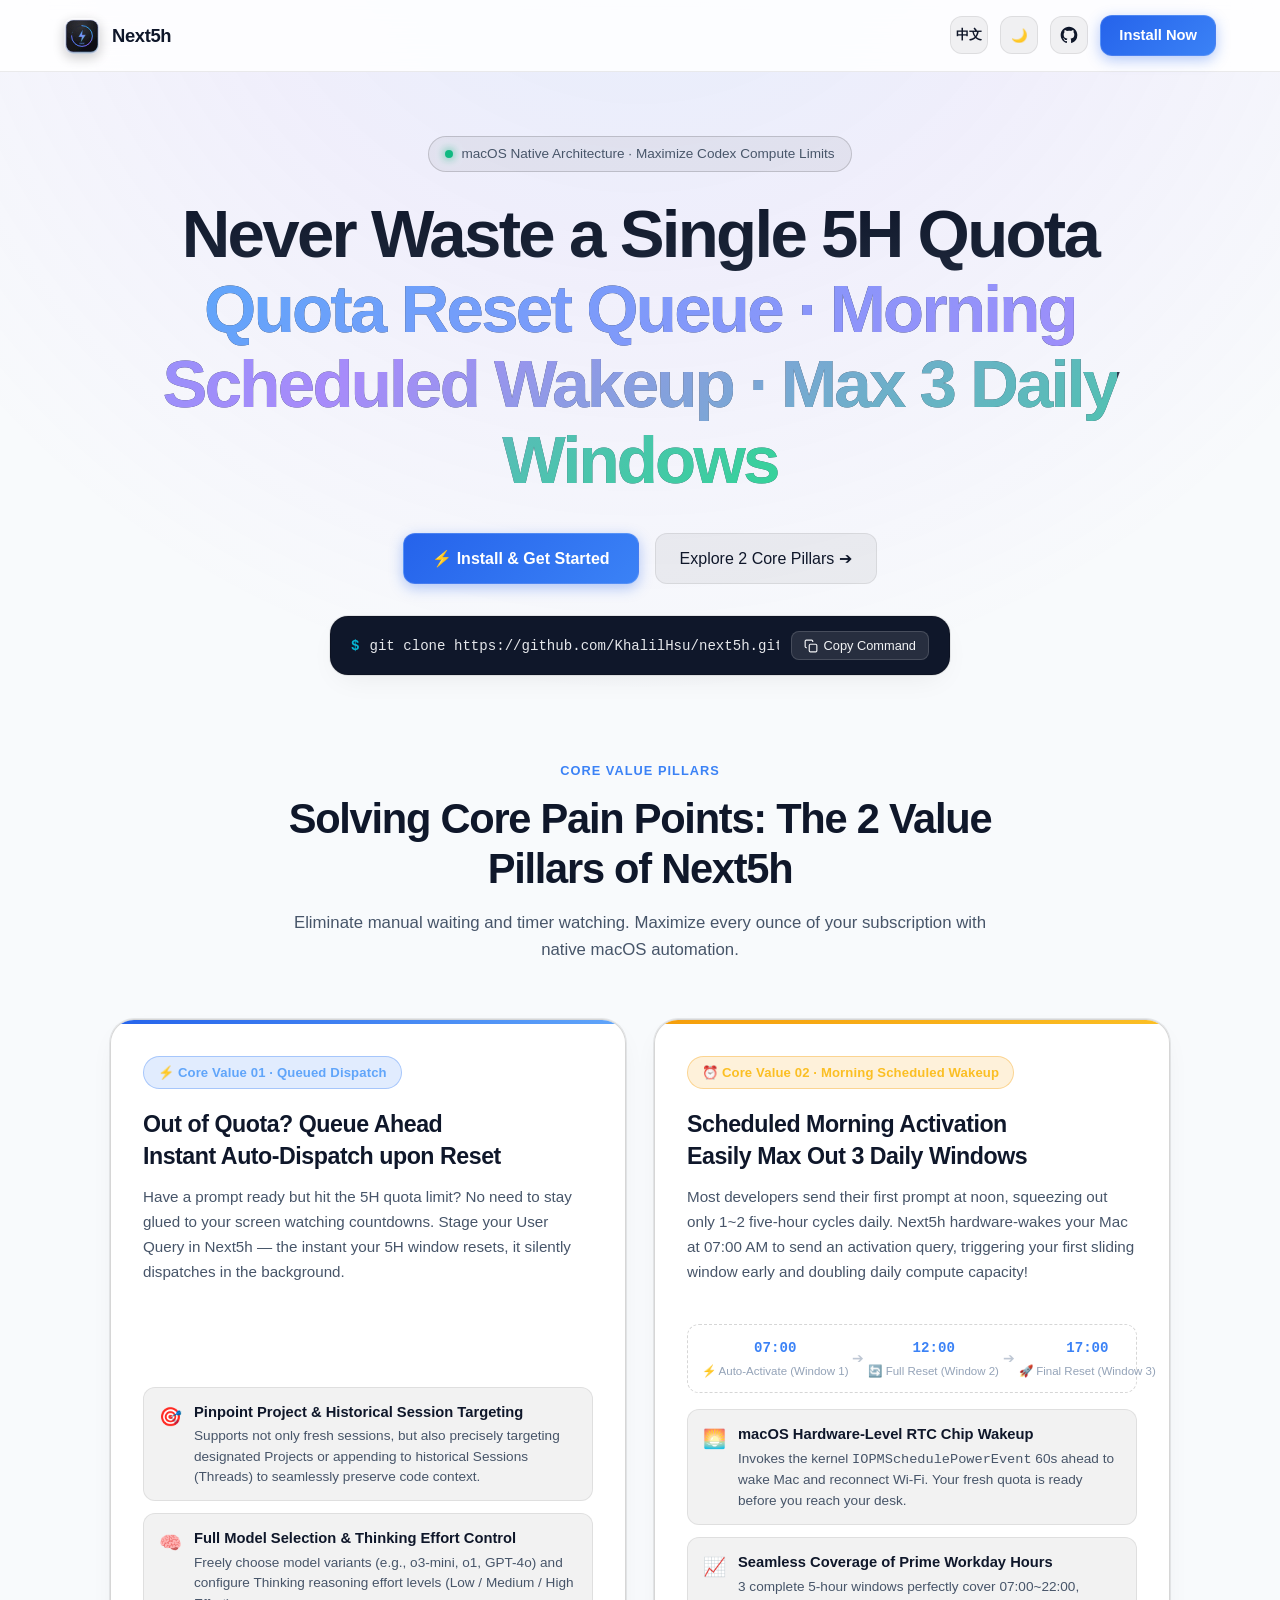
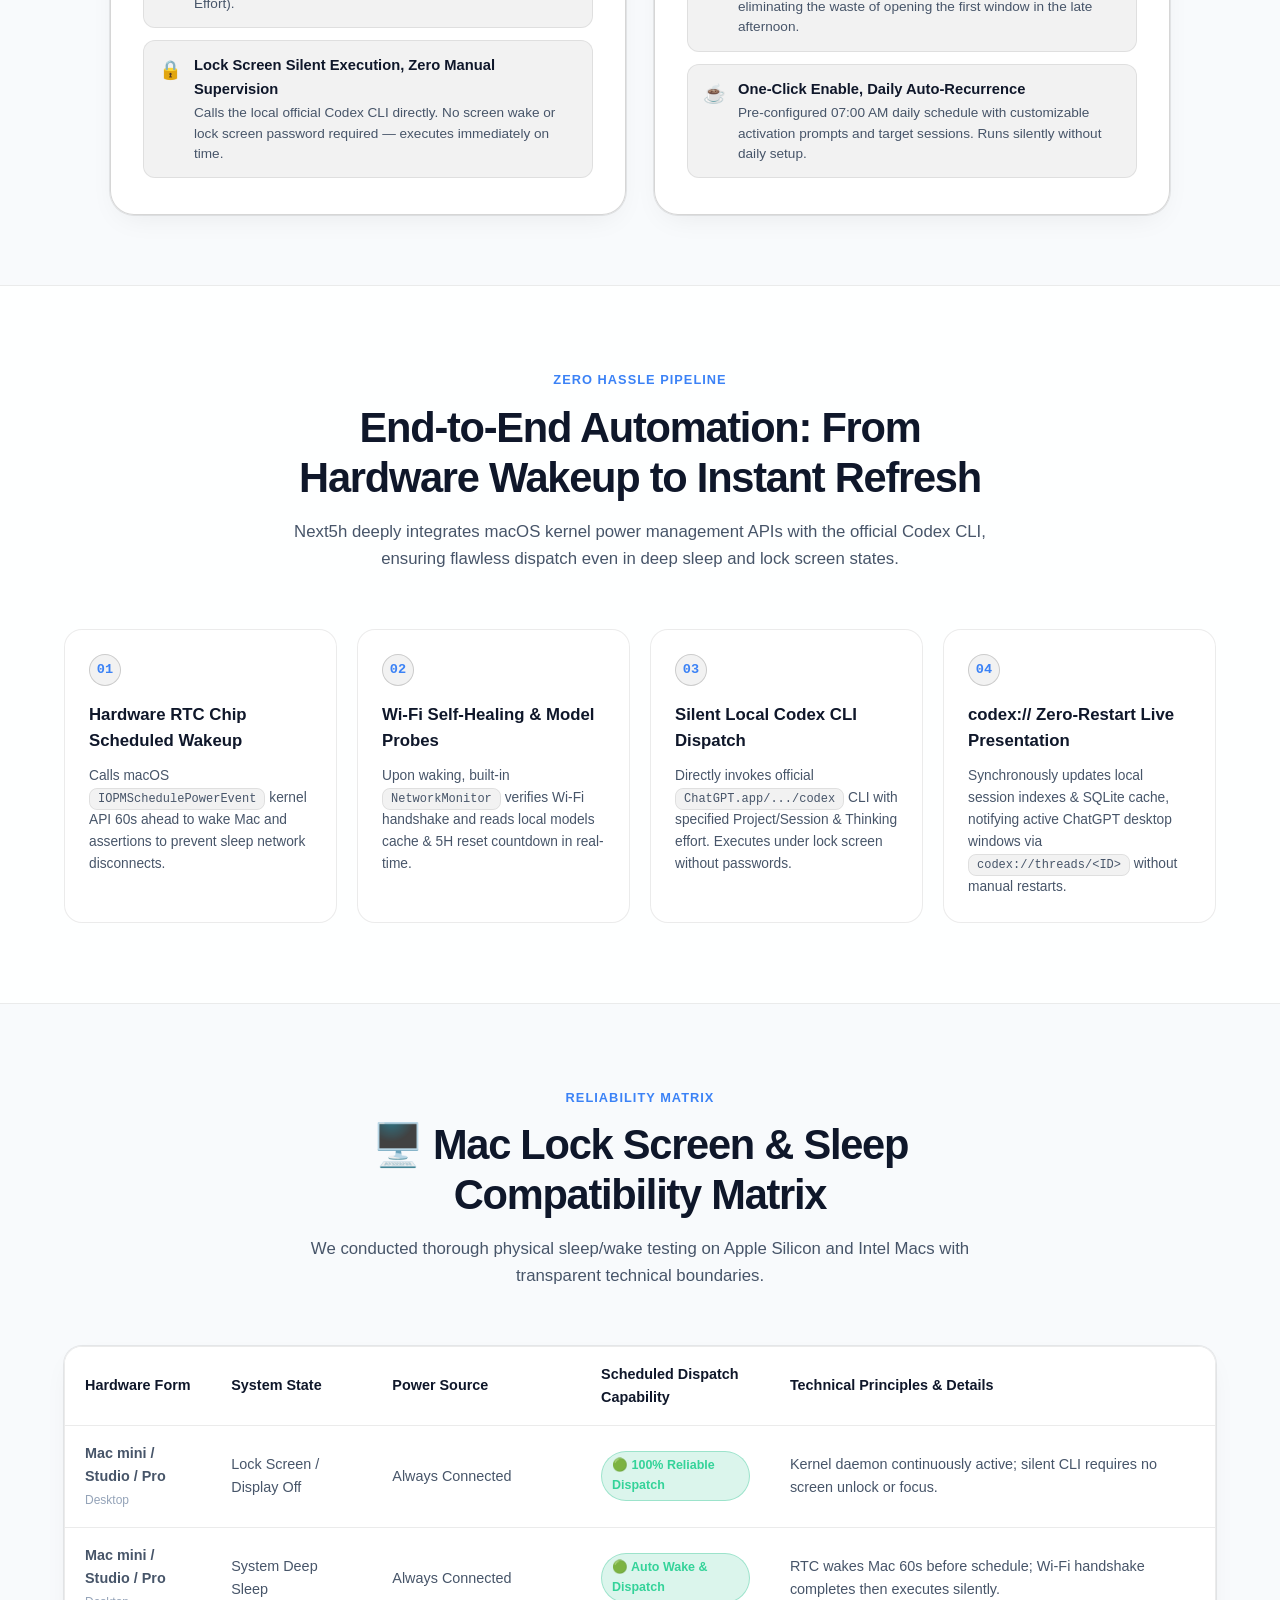
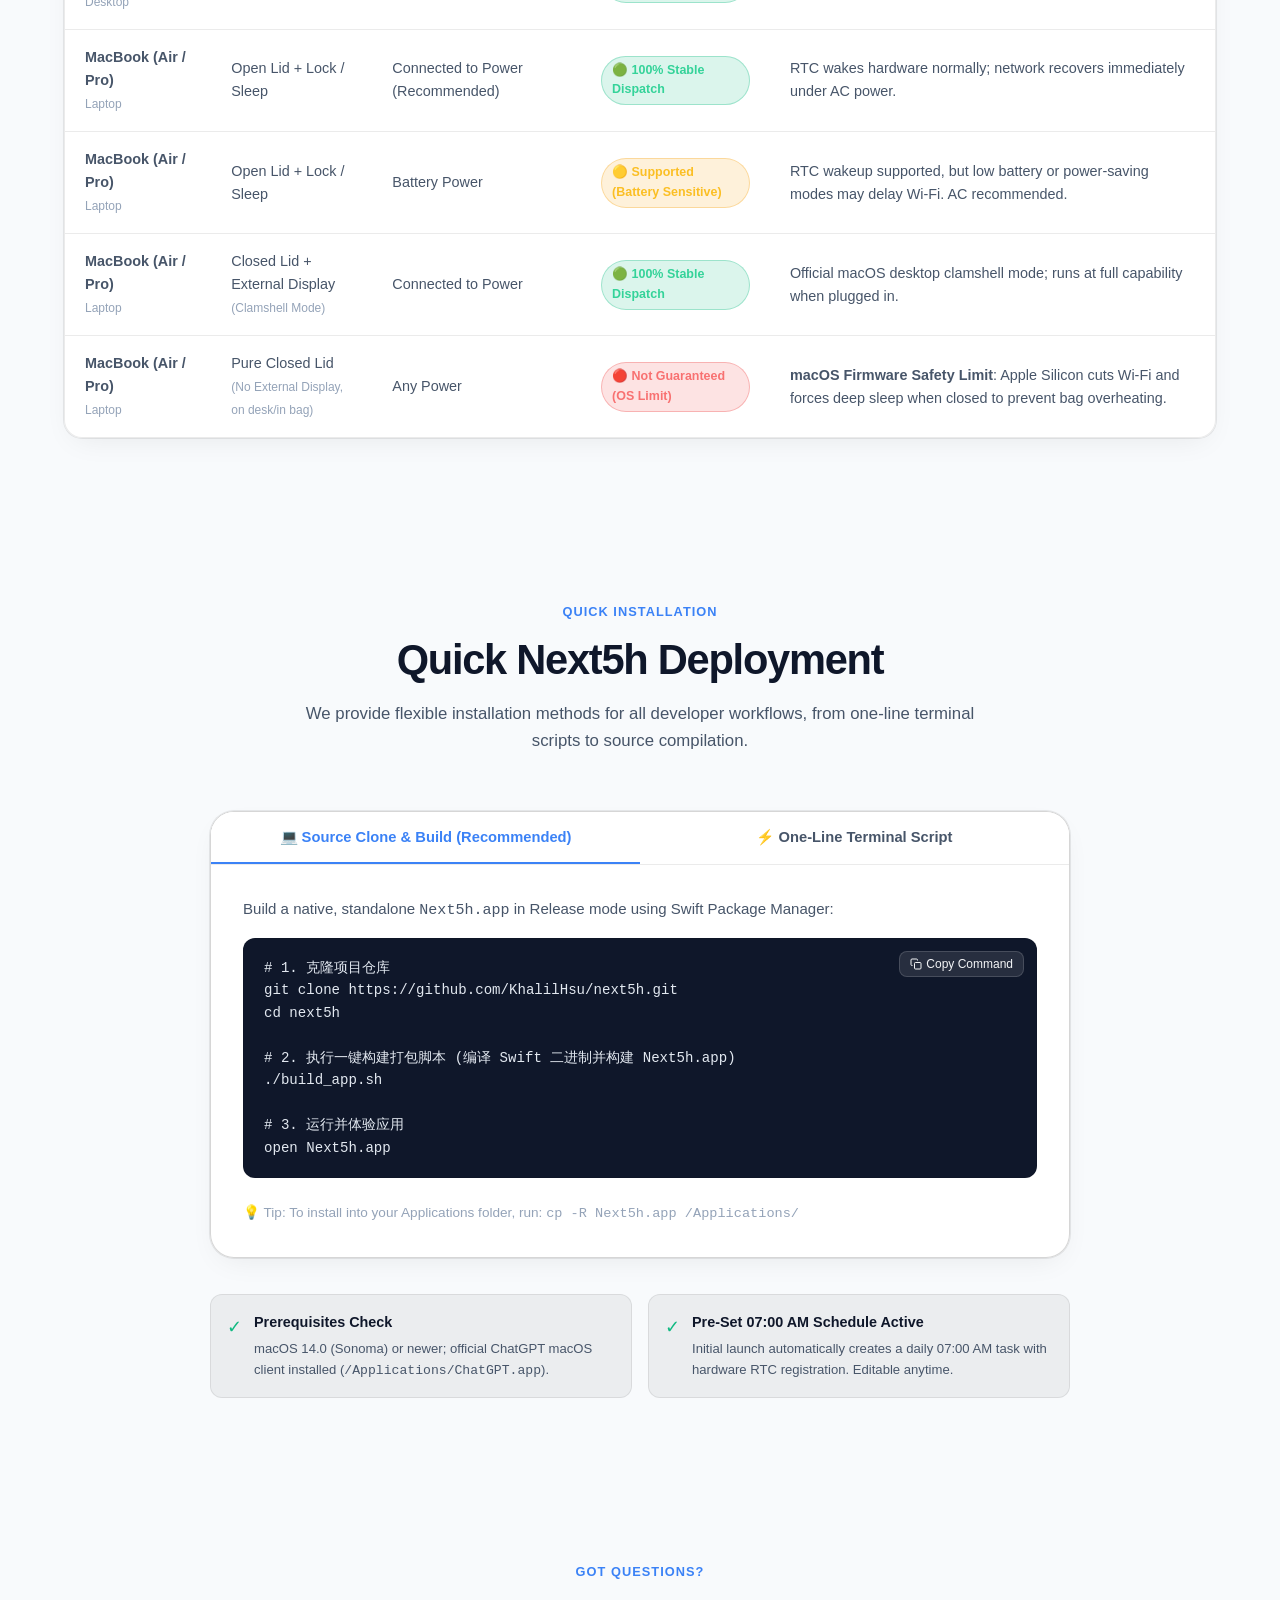
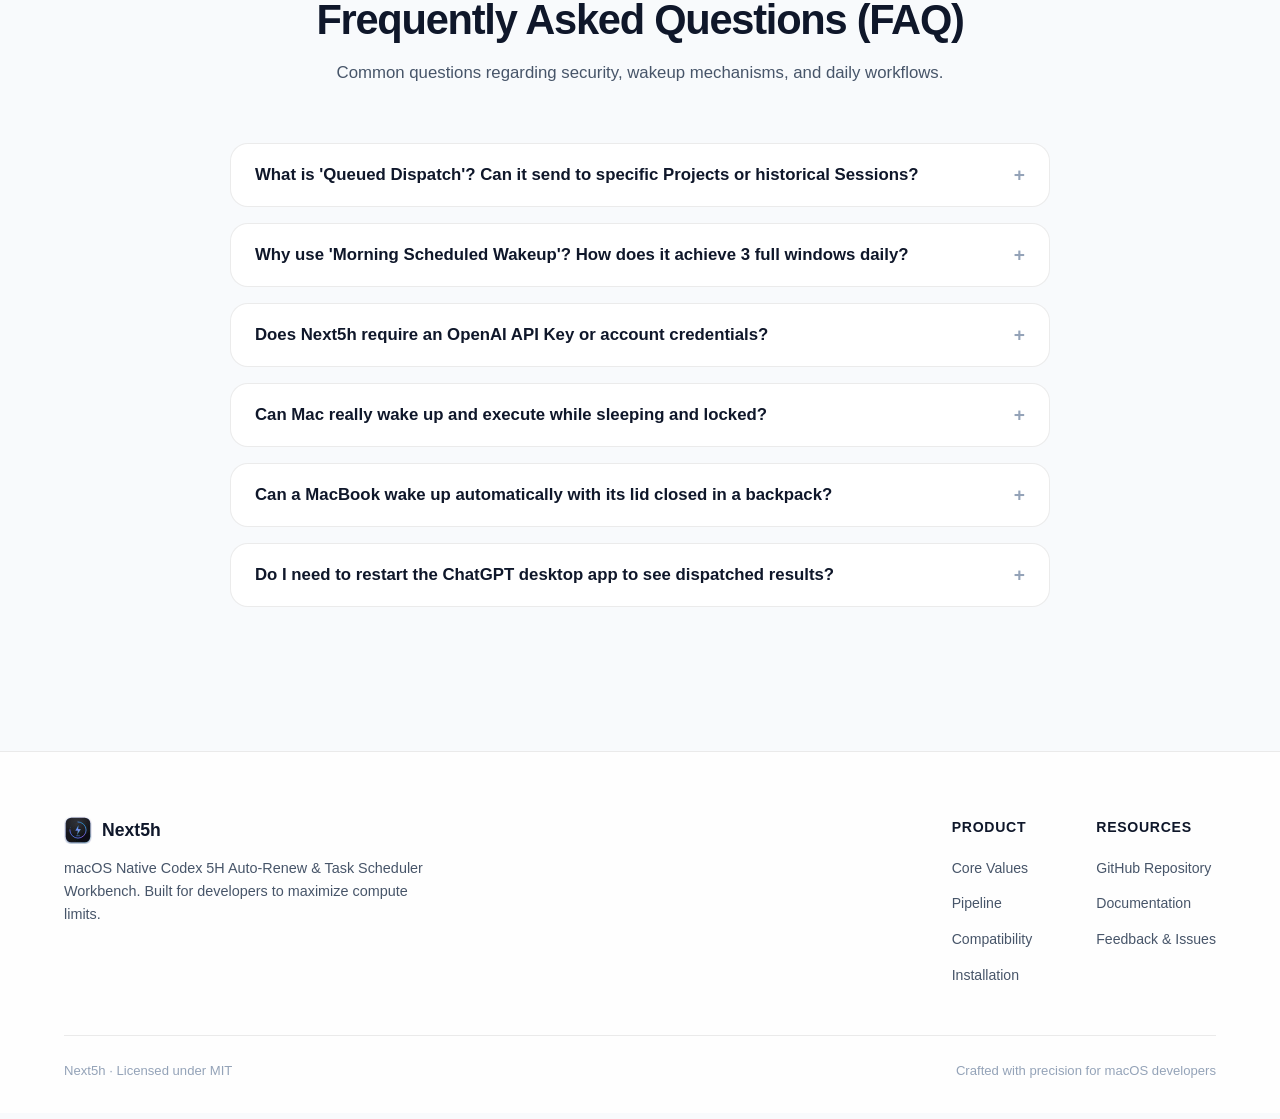
==== index.html @ cda0b956 "docs: simplify header by removing macOS Native tag" ====
<!DOCTYPE html>
<html lang="zh-CN">
<head>
  <meta charset="UTF-8">
  <meta name="viewport" content="width=device-width, initial-scale=1.0">
  <title>Next5h - macOS 原生 Codex 额度预定与清晨定时激活工作台</title>
  <meta name="description" content="为 macOS 开发者量身打造的 Codex 5H 窗口自动续航与任务排定工作台。夜间到期硬件唤醒 Mac，通过本地官方 Codex CLI 静默派发任务。">
  <meta name="color-scheme" content="dark light">

  <link rel="icon" type="image/svg+xml" href="assets/favicon.svg">
  <link rel="stylesheet" href="css/style.css">
  <link rel="stylesheet" href="css/components.css">

  <!-- Load i18n dictionary -->
  <script src="js/i18n.js"></script>

  <!-- Prevent Theme & Language FOUC -->
  <script>
    (function() {
      // 1. Theme initialization
      const savedTheme = localStorage.getItem('next5h-theme');
      const systemPrefersDark = window.matchMedia('(prefers-color-scheme: dark)').matches;
      const theme = savedTheme || (systemPrefersDark ? 'dark' : 'light');
      document.documentElement.setAttribute('data-theme', theme);
      const meta = document.querySelector('meta[name="color-scheme"]');
      if (meta) meta.content = theme === 'light' ? 'light' : 'dark';

      // 2. Language initialization
      if (window.Next5h_i18n) {
        const lang = window.Next5h_i18n.getPreferredLanguage();
        document.documentElement.lang = lang === 'zh' ? 'zh-CN' : 'en';
      }
    })();
  </script>
</head>
<body>
  <!-- Ambient Gradient Glow Background -->
  <div class="bg-ambient-glow"></div>

  <!-- Navigation Bar (Clean Minimal Header) -->
  <header class="navbar">
    <div class="container navbar-inner">
      <a href="#" class="nav-brand">
        <img src="assets/icon.svg" alt="Next5h App Icon" class="brand-icon">
        <span class="brand-name">Next5h</span>
      </a>

      <div class="nav-actions">
        <!-- Language Switcher Button -->
        <button id="lang-toggle-btn" class="btn-icon" aria-label="Switch Language / 切换语言" title="Switch Language / 切换语言">
          <span style="font-size: 0.8rem; font-weight: 700;" class="lang-btn-text">EN</span>
        </button>
        <!-- Theme Toggle Button -->
        <button id="theme-toggle-btn" class="btn-icon" aria-label="切换暗色/亮色主题" title="切换暗色/亮色主题">
          <span id="theme-icon">☀️</span>
        </button>
        <a href="https://github.com/KhalilHsu/next5h" target="_blank" rel="noopener noreferrer" class="btn-icon" aria-label="GitHub 源码仓库" title="GitHub 源码仓库">
          <svg width="20" height="20" viewBox="0 0 24 24" fill="currentColor">
            <path fill-rule="evenodd" clip-rule="evenodd" d="M12 2C6.477 2 2 6.484 2 12.017c0 4.425 2.865 8.18 6.839 9.504.5.092.682-.217.682-.483 0-.237-.008-.868-.013-1.703-2.782.605-3.369-1.343-3.369-1.343-.454-1.158-1.11-1.466-1.11-1.466-.908-.62.069-.608.069-.608 1.003.07 1.53 1.032 1.53 1.032.892 1.53 2.341 1.088 2.91.832.092-.647.35-1.088.636-1.338-2.22-.253-4.555-1.113-4.555-4.951 0-1.093.39-1.988 1.029-2.688-.103-.253-.446-1.272.098-2.65 0 0 .84-.27 2.75 1.026A9.564 9.564 0 0112 6.844c.85.004 1.705.115 2.504.337 1.909-1.296 2.747-1.027 2.747-1.027.546 1.379.202 2.398.1 2.651.64.7 1.028 1.595 1.028 2.688 0 3.848-2.339 4.695-4.566 4.943.359.309.678.92.678 1.855 0 1.338-.012 2.419-.012 2.747 0 .268.18.58.688.482A10.019 10.019 0 0022 12.017C22 6.484 17.522 2 12 2z"/>
          </svg>
        </a>
        <a href="#install" class="btn-primary" data-i18n="nav.installBtn">立即安装</a>
      </div>
    </div>
  </header>

  <!-- Hero Section -->
  <section class="hero">
    <div class="container">
      <div class="hero-pill">
        <span class="hero-pill-pulse"></span>
        <span data-i18n="hero.pill">macOS 原生架构 · 榨干 Codex 算力极限</span>
      </div>

      <h1 class="hero-title" data-i18n-html="hero.title">
        不要浪费任何一个 5H 额度<br>
        <span class="hero-title-highlight">额度到期预定 · 清晨定时激活 · 吃满 3 个窗口</span>
      </h1>

      <div class="hero-cta-group" style="margin-top: 36px;">
        <a href="#install" class="btn-primary" style="padding: 12px 28px; font-size: 1rem;" data-i18n="hero.ctaInstall">
          <span>⚡️ 开始安装体验</span>
        </a>
        <a href="#core-values" class="btn-secondary" style="padding: 12px 24px; font-size: 1rem;" data-i18n="hero.ctaValues">
          <span>了解 2 大核心玩法 ➔</span>
        </a>
      </div>

      <!-- Quick Install Box -->
      <div class="hero-install-box">
        <div class="terminal-prompt-label">
          <span class="terminal-prompt-prefix">$</span>
          <span id="quick-install-cmd">git clone https://github.com/KhalilHsu/next5h.git &amp;&amp; cd next5h &amp;&amp; ./build_app.sh</span>
        </div>
        <button class="terminal-copy-btn" data-copy-target="quick-install-cmd">
          <svg width="14" height="14" viewBox="0 0 24 24" fill="none" stroke="currentColor" stroke-width="2">
            <rect x="9" y="9" width="13" height="13" rx="2" ry="2"></rect>
            <path d="M5 15H4a2 2 0 0 1-2-2V4a2 2 0 0 1 2-2h9a2 2 0 0 1 2 2v1"></path>
          </svg>
          <span data-i18n="hero.copyBtn">一键复制</span>
        </button>
      </div>
    </div>
  </section>

  <!-- Core Values Showcase Section -->
  <section class="section core-values-section" id="core-values">
    <div class="container">
      <div class="section-header">
        <span class="section-tag" data-i18n="core.tag">Core Value Pillars</span>
        <h2 class="section-title" data-i18n="core.title">解决核心痛点：Next5h 的两大核心价值</h2>
        <p class="section-desc" data-i18n="core.desc">
          无需人工值守与死等倒计时，通过原生自动化让每一分订阅价值发挥到极致。
        </p>
      </div>

      <div class="core-values-grid">
        <!-- Pillar 1: Queued Dispatch -->
        <div class="core-value-card card-blue">
          <div class="core-value-badge badge-pill-blue" data-i18n="pillar1.badge">⚡️ 核心价值 01 · 预定发送</div>
          <h3 class="core-value-title" data-i18n-html="pillar1.title">当前无额度？提前排队预定<br>解封秒级自动发送</h3>
          <p class="core-value-summary" data-i18n="pillar1.summary">
            构思好了 Prompt 却遇到 5H 额度耗尽？无需守在电脑前死等倒计时。在 Next5h 中随时录入 User Query 加入队列，窗口一旦解封，后台立即静默自动派发。
          </p>

          <ul class="core-value-features">
            <li class="core-value-item">
              <div class="core-value-item-icon">🎯</div>
              <div class="core-value-item-text">
                <strong data-i18n="pillar1.item1.title">精准指定 Project 与历史 Session</strong>
                <p data-i18n="pillar1.item1.desc">不仅支持新立独立会话，更可精确发送到指定项目 (Project) 或追加到历史 Session (Thread)，无缝继承工程上下文。</p>
              </div>
            </li>
            <li class="core-value-item">
              <div class="core-value-item-icon">🧠</div>
              <div class="core-value-item-text">
                <strong data-i18n="pillar1.item2.title">自由选择模型与 Thinking (推理) 强度</strong>
                <p data-i18n="pillar1.item2.desc">支持自由指定模型种类（如 o3-mini、o1、GPT-4o），并自定义 Thinking 推理强度等级 (Low / Medium / High Effort)。</p>
              </div>
            </li>
            <li class="core-value-item">
              <div class="core-value-item-icon">🔒</div>
              <div class="core-value-item-text">
                <strong data-i18n="pillar1.item3.title">锁屏静默执行，零人工值守</strong>
                <p data-i18n="pillar1.item3.desc">直接调用本地官方 Codex CLI，无需亮屏与输入锁屏密码，到点即发，绝不浪费 1 秒钟可用额度。</p>
              </div>
            </li>
          </ul>
        </div>

        <!-- Pillar 2: Morning Scheduled Wakeup -->
        <div class="core-value-card card-amber">
          <div class="core-value-badge badge-pill-amber" data-i18n="pillar2.badge">⏰ 核心价值 02 · 清晨定时激活</div>
          <h3 class="core-value-title" data-i18n-html="pillar2.title">清晨定时发送“激活对话”<br>白天稳稳吃满 3 个窗口</h3>
          <p class="core-value-summary" data-i18n="pillar2.summary">
            普通用户中午才开工，一天只能消耗 1~2 个 5 小时周期。Next5h 在清晨 07:00 通过硬件 RTC 唤醒 Mac 并发送一条激活消息，提前触发首个滑动窗口计时，全天算力直接翻倍！
          </p>

          <!-- 3-Window Maximization Timeline Widget -->
          <div class="window-timeline">
            <div class="timeline-slot">
              <span class="timeline-time" data-i18n="pillar2.slot1.time">07:00</span>
              <span class="timeline-label" data-i18n="pillar2.slot1.label">⚡️ 自动激活 (窗口 1)</span>
            </div>
            <div class="timeline-arrow">➔</div>
            <div class="timeline-slot">
              <span class="timeline-time" data-i18n="pillar2.slot2.time">12:00</span>
              <span class="timeline-label" data-i18n="pillar2.slot2.label">🔄 满血重置 (窗口 2)</span>
            </div>
            <div class="timeline-arrow">➔</div>
            <div class="timeline-slot">
              <span class="timeline-time" data-i18n="pillar2.slot3.time">17:00</span>
              <span class="timeline-label" data-i18n="pillar2.slot3.label">🚀 再次重置 (窗口 3)</span>
            </div>
          </div>

          <ul class="core-value-features" style="margin-top: 16px;">
            <li class="core-value-item">
              <div class="core-value-item-icon">🌅</div>
              <div class="core-value-item-text">
                <strong data-i18n="pillar2.item1.title">macOS 硬件级 RTC 芯片唤醒</strong>
                <p data-i18n-html="pillar2.item1.desc">到点前 60s 调用内核 <code>IOPMSchedulePowerEvent</code> 叫醒电脑并恢复 Wi-Fi，早上到工位时第 1 轮额度早已就绪。</p>
              </div>
            </li>
            <li class="core-value-item">
              <div class="core-value-item-icon">📈</div>
              <div class="core-value-item-text">
                <strong data-i18n="pillar2.item2.title">全天黄金工作时间无缝覆盖</strong>
                <p data-i18n="pillar2.item2.desc">3 个完整 5 小时窗口完美覆盖 07:00~22:00，告别下午才开启第 1 个窗口的巨大浪费，榨干每一分算力。</p>
              </div>
            </li>
            <li class="core-value-item">
              <div class="core-value-item-icon">☕️</div>
              <div class="core-value-item-text">
                <strong data-i18n="pillar2.item3.title">一键开启，每天自动循环</strong>
                <p data-i18n="pillar2.item3.desc">预置每天 07:00 执行规则，支持自定义激活 Prompt 与目标会话，静默运行无需每天重复设置。</p>
              </div>
            </li>
          </ul>
        </div>
      </div>
    </div>
  </section>

  <!-- Technical Pipeline / Workflow Section -->
  <section class="section workflow-section" id="pipeline">
    <div class="container">
      <div class="section-header">
        <span class="section-tag" data-i18n="pipe.tag">Zero Hassle Pipeline</span>
        <h2 class="section-title" data-i18n="pipe.title">全链路自动化：从硬件唤醒到无感刷新</h2>
        <p class="section-desc" data-i18n="pipe.desc">
          Next5h 深度整合 macOS 底层电源管理接口与官方 Codex CLI，让任务派发在深睡与锁屏状态下也能完美完成。
        </p>
      </div>

      <div class="workflow-steps">
        <div class="step-card">
          <div class="step-number">01</div>
          <h3 class="step-title" data-i18n="pipe.s1.title">硬件 RTC 芯片定时唤醒</h3>
          <p class="step-desc" data-i18n-html="pipe.s1.desc">
            调用 macOS <code class="tech-tag">IOPMSchedulePowerEvent</code> 内核接口，在任务到点前 60s 硬件叫醒 Mac，并申请电源守护阻止深睡断网。
          </p>
        </div>

        <div class="step-card">
          <div class="step-number">02</div>
          <h3 class="step-title" data-i18n="pipe.s2.title">Wi-Fi 网络自愈与模型探针</h3>
          <p class="step-desc" data-i18n-html="pipe.s2.desc">
            唤醒后，内置 <code class="tech-tag">NetworkMonitor</code> 追踪网络握手，并实时读取官方模型缓存与 5H 额度重置倒计时。
          </p>
        </div>

        <div class="step-card">
          <div class="step-number">03</div>
          <h3 class="step-title" data-i18n="pipe.s3.title">本地 Codex CLI 静默派发</h3>
          <p class="step-desc" data-i18n-html="pipe.s3.desc">
            直调官方 <code class="tech-tag">ChatGPT.app/.../codex</code> CLI，精准派发至指定 Project 或历史 Session，支持选模型与 Thinking 强度，锁屏免密执行。
          </p>
        </div>

        <div class="step-card">
          <div class="step-number">04</div>
          <h3 class="step-title" data-i18n="pipe.s4.title">codex:// 免重启即时呈现</h3>
          <p class="step-desc" data-i18n-html="pipe.s4.desc">
            同步更新本地 session 会话索引与 SQLite 缓存，通过 <code class="tech-tag">codex://threads/&lt;ID&gt;</code> 深度协议让运行中的桌面端无感刷新。
          </p>
        </div>
      </div>
    </div>
  </section>

  <!-- Hardware Sleep & Compatibility Matrix -->
  <section class="section" id="matrix">
    <div class="container">
      <div class="section-header">
        <span class="section-tag" data-i18n="matrix.tag">Reliability Matrix</span>
        <h2 class="section-title" data-i18n="matrix.title">🖥️ Mac 锁屏与休眠状态支持矩阵</h2>
        <p class="section-desc" data-i18n="matrix.desc">
          我们对主流 Apple Silicon 与 Intel Mac 设备进行了严格的实机休眠唤醒测试，技术边界透明清晰。
        </p>
      </div>

      <div class="matrix-container">
        <table class="matrix-table">
          <thead>
            <tr>
              <th data-i18n="matrix.th.form">硬件形态</th>
              <th data-i18n="matrix.th.state">当前电脑状态</th>
              <th data-i18n="matrix.th.power">供电状态</th>
              <th data-i18n="matrix.th.ability">预定时间自动发送能力</th>
              <th data-i18n="matrix.th.notes">技术原理与说明</th>
            </tr>
          </thead>
          <tbody>
            <tr>
              <td data-i18n-html="matrix.r1.form"><strong>Mac mini / Studio / Pro</strong><br><small style="color: var(--text-muted);">桌面台式机</small></td>
              <td data-i18n="matrix.r1.state">锁屏 / 显示器关闭</td>
              <td data-i18n="matrix.r1.power">始终连接电源</td>
              <td><span class="status-pill status-green" data-i18n="matrix.r1.status">🟢 100% 完美发送</span></td>
              <td data-i18n="matrix.r1.note">系统内核常驻运行，静默 CLI 模式无需屏幕解锁与前台焦点。</td>
            </tr>
            <tr>
              <td data-i18n-html="matrix.r2.form"><strong>Mac mini / Studio / Pro</strong><br><small style="color: var(--text-muted);">桌面台式机</small></td>
              <td data-i18n="matrix.r2.state">系统深度休眠 (Sleep)</td>
              <td data-i18n="matrix.r2.power">始终连接电源</td>
              <td><span class="status-pill status-green" data-i18n="matrix.r2.status">🟢 自动唤醒并发送</span></td>
              <td data-i18n="matrix.r2.note">到点前 60s RTC 硬件叫醒 Mac，Wi-Fi 握手完成后静默执行。</td>
            </tr>
            <tr>
              <td data-i18n-html="matrix.r3.form"><strong>MacBook (Air / Pro)</strong><br><small style="color: var(--text-muted);">笔记本形态</small></td>
              <td data-i18n="matrix.r3.state">开盖 + 锁屏 / 休眠</td>
              <td data-i18n="matrix.r3.power">连接电源 (推荐)</td>
              <td><span class="status-pill status-green" data-i18n="matrix.r3.status">🟢 100% 稳定发送</span></td>
              <td data-i18n="matrix.r3.note">RTC 正常硬件唤醒，AC 供电下网络即时恢复并派发任务。</td>
            </tr>
            <tr>
              <td data-i18n-html="matrix.r4.form"><strong>MacBook (Air / Pro)</strong><br><small style="color: var(--text-muted);">笔记本形态</small></td>
              <td data-i18n="matrix.r4.state">开盖 + 锁屏 / 休眠</td>
              <td data-i18n="matrix.r4.power">纯电池供电</td>
              <td><span class="status-pill status-yellow" data-i18n="matrix.r4.status">🟡 支持 (电量敏感)</span></td>
              <td data-i18n="matrix.r4.note">支持 RTC 唤醒，但极端低电量或省电模式可能延迟 Wi-Fi 握手，建议插电。</td>
            </tr>
            <tr>
              <td data-i18n-html="matrix.r5.form"><strong>MacBook (Air / Pro)</strong><br><small style="color: var(--text-muted);">笔记本形态</small></td>
              <td data-i18n-html="matrix.r5.state">合盖 + 接外接显示器<br><small style="color: var(--text-muted);">(Clamshell 合盖模式)</small></td>
              <td data-i18n="matrix.r5.power">连接电源</td>
              <td><span class="status-pill status-green" data-i18n="matrix.r5.status">🟢 100% 稳定发送</span></td>
              <td data-i18n="matrix.r5.note">macOS 官方合盖台式机工作模式，插电即可全速常驻运行。</td>
            </tr>
            <tr>
              <td data-i18n-html="matrix.r6.form"><strong>MacBook (Air / Pro)</strong><br><small style="color: var(--text-muted);">笔记本形态</small></td>
              <td data-i18n-html="matrix.r6.state">纯合盖 (Lid Closed)<br><small style="color: var(--text-muted);">(无外接显示器，放桌上/包里)</small></td>
              <td data-i18n="matrix.r6.power">任意供电</td>
              <td><span class="status-pill status-red" data-i18n="matrix.r6.status">🔴 无法保证 (系统限制)</span></td>
              <td data-i18n-html="matrix.r6.note"><strong>macOS 固件安全限制</strong>：Apple Silicon 在纯合盖时为防包内过热，会切断 Wi-Fi 并强制深睡。</td>
            </tr>
          </tbody>
        </table>
      </div>
    </div>
  </section>

  <!-- Installation Guide Section -->
  <section class="section" id="install">
    <div class="container">
      <div class="section-header">
        <span class="section-tag" data-i18n="install.tag">Quick Installation</span>
        <h2 class="section-title" data-i18n="install.title">快速安装部署 Next5h</h2>
        <p class="section-desc" data-i18n="install.desc">
          我们为不同偏好的开发者提供了灵活的安装方式，从一键终端脚本到源码编译，开箱即用。
        </p>
      </div>

      <div class="install-card">
        <div class="install-tabs">
          <button class="install-tab-btn active" data-tab="tab-source">
            <span data-i18n="install.tabSource">💻 源码克隆与编译构建 (推荐)</span>
          </button>
          <button class="install-tab-btn" data-tab="tab-script">
            <span data-i18n="install.tabScript">⚡️ 一键终端安装脚本</span>
          </button>
        </div>

        <!-- Tab 1: Source Build -->
        <div class="install-content-panel active" id="tab-source">
          <p style="color: var(--text-secondary); margin-bottom: 12px; font-size: 0.94rem;" data-i18n-html="install.sourceDesc">
            使用 Swift Package Manager 原生 Release 编译模式，打包生成标准独立的 <code>Next5h.app</code>：
          </p>
          <div class="code-block">
            <button class="code-copy-btn" data-copy-target="code-source">
              <svg width="12" height="12" viewBox="0 0 24 24" fill="none" stroke="currentColor" stroke-width="2"><rect x="9" y="9" width="13" height="13" rx="2" ry="2"></rect><path d="M5 15H4a2 2 0 0 1-2-2V4a2 2 0 0 1 2-2h9a2 2 0 0 1 2 2v1"></path></svg>
              <span data-i18n="hero.copyBtn">复制</span>
            </button>
            <pre><code id="code-source"># 1. 克隆项目仓库
git clone https://github.com/KhalilHsu/next5h.git
cd next5h

# 2. 执行一键构建打包脚本 (编译 Swift 二进制并构建 Next5h.app)
./build_app.sh

# 3. 运行并体验应用
open Next5h.app</code></pre>
          </div>
          <p style="color: var(--text-muted); font-size: 0.85rem;" data-i18n-html="install.sourceHint">
            💡 提示：如需安装至系统应用程序目录，可直接执行：<code>cp -R Next5h.app /Applications/</code>
          </p>
        </div>

        <!-- Tab 2: One-liner Script -->
        <div class="install-content-panel" id="tab-script">
          <p style="color: var(--text-secondary); margin-bottom: 12px; font-size: 0.94rem;" data-i18n="install.scriptDesc">
            复制以下单行命令粘贴到 macOS 终端，将自动克隆最新代码、编译 Release 版本并启动：
          </p>
          <div class="code-block">
            <button class="code-copy-btn" data-copy-target="code-script">
              <svg width="12" height="12" viewBox="0 0 24 24" fill="none" stroke="currentColor" stroke-width="2"><rect x="9" y="9" width="13" height="13" rx="2" ry="2"></rect><path d="M5 15H4a2 2 0 0 1-2-2V4a2 2 0 0 1 2-2h9a2 2 0 0 1 2 2v1"></path></svg>
              <span data-i18n="hero.copyBtn">复制</span>
            </button>
            <pre><code id="code-script">/bin/bash -c "$(curl -fsSL https://raw.githubusercontent.com/KhalilHsu/next5h/main/build_app.sh)"</code></pre>
          </div>
        </div>
      </div>

      <!-- Checklist & First Run Steps -->
      <div class="checklist-group" style="max-width: 860px; margin: 36px auto 0 auto;">
        <div class="checklist-item">
          <div class="checklist-icon">✓</div>
          <div>
            <div class="checklist-title" data-i18n="install.check1.title">前置环境核验</div>
            <div class="checklist-desc" data-i18n-html="install.check1.desc">macOS 14.0 (Sonoma) 或更高版本；已安装官方 ChatGPT macOS 客户端 (<code>/Applications/ChatGPT.app</code>)。</div>
          </div>
        </div>

        <div class="checklist-item">
          <div class="checklist-icon">✓</div>
          <div>
            <div class="checklist-title" data-i18n="install.check2.title">预置 07:00 任务自动生效</div>
            <div class="checklist-desc" data-i18n="install.check2.desc">初次启动自动创建每天 07:00 执行的预置任务，并注册硬件 RTC 闹钟，点击卡片可随时就地编辑。</div>
          </div>
        </div>
      </div>
    </div>
  </section>

  <!-- FAQ Section -->
  <section class="section" id="faq">
    <div class="container">
      <div class="section-header">
        <span class="section-tag" data-i18n="faq.tag">Got Questions?</span>
        <h2 class="section-title" data-i18n="faq.title">常见问题解答 (FAQ)</h2>
        <p class="section-desc" data-i18n="faq.desc">关于安全性、唤醒机制与日常使用的常见疑问。</p>
      </div>

      <div class="faq-list">
        <div class="faq-item">
          <button class="faq-question">
            <span data-i18n="faq.q1">什么是“预定发送”？它可以发送到指定的 Project 或历史 Session 吗？</span>
            <span class="faq-toggle-icon">+</span>
          </button>
          <div class="faq-answer" data-i18n-html="faq.a1">
            <strong>完全支持。</strong> 当当前 5 小时窗口额度耗尽时，你无需守在电脑前死等倒计时。直接在 Next5h 中录入想发送的 User Query 加入预定队列。5H 窗口解封瞬间，后台会自动静默派发。你可以选择创建全新独立会话，也可以精准指定发送到 ChatGPT 中已有的 <strong>Project (项目)</strong> 或追加到<strong>历史 Session (会话 Thread)</strong>，无缝延续代码上下文；并可自由指定模型与 Thinking 推理强度。
          </div>
        </div>

        <div class="faq-item">
          <button class="faq-question">
            <span data-i18n="faq.q2">为什么要“清晨定时发送”？它是如何帮我白天吃满 3 个 5 小时窗口的？</span>
            <span class="faq-toggle-icon">+</span>
          </button>
          <div class="faq-answer" data-i18n-html="faq.a2">
            <strong>核心在于抢先触发滑动窗口计时。</strong> 官方 5H 额度是从你当天发送“第一条消息”起才开始倒计时 5 小时。如果上午 11 点才发首条消息，一天最多只能消耗 1~2 轮。Next5h 每天清晨 07:00 通过硬件 RTC 唤醒电脑发送激活对话，提前开启第 1 个窗口。这样 <strong>07:00 (窗口1) ➔ 12:00 (窗口2) ➔ 17:00 (窗口3)</strong>，在白天正常工作时间内可以稳稳用满 3 个完整周期，算力价值彻底翻倍！
          </div>
        </div>

        <div class="faq-item">
          <button class="faq-question">
            <span data-i18n="faq.q3">Next5h 是否需要配置 OpenAI API Key 或输入账号密码？</span>
            <span class="faq-toggle-icon">+</span>
          </button>
          <div class="faq-answer" data-i18n-html="faq.a3">
            <strong>完全不需要。</strong> Next5h 直接复用官方 ChatGPT macOS 客户端的本地登录认证态，底层调用 <code>/Applications/ChatGPT.app/Contents/Resources/codex</code> 官方原生二进制，零额外密钥依赖，安全纯粹。
          </div>
        </div>

        <div class="faq-item">
          <button class="faq-question">
            <span data-i18n="faq.q4">电脑在休眠锁屏状态下，真的能自己唤醒并执行吗？</span>
            <span class="faq-toggle-icon">+</span>
          </button>
          <div class="faq-answer" data-i18n-html="faq.a4">
            <strong>可以。</strong> Next5h 基于 macOS 核心服务中的 <code>IOPMSchedulePowerEvent</code> 硬件内核接口，提前 60 秒叫醒 Mac，随后申请 <code>PreventUserIdleSystemSleep</code> 阻止系统深睡，通过静默 CLI 模式执行，无需输入锁屏密码。
          </div>
        </div>

        <div class="faq-item">
          <button class="faq-question">
            <span data-i18n="faq.q5">MacBook 笔记本合盖放进背包里能自动唤醒吗？</span>
            <span class="faq-toggle-icon">+</span>
          </button>
          <div class="faq-answer" data-i18n-html="faq.a5">
            <strong>纯合盖且无外接显示器状态下不建议。</strong> Apple Silicon 固件为了防止电脑在密闭背包中过热造成硬件损害，在纯合盖时会彻底关闭 Wi-Fi 芯片并进入强制低功耗。如果是接了外接显示器并插电的合盖状态（Clamshell Mode），则 100% 完美支持。
          </div>
        </div>

        <div class="faq-item">
          <button class="faq-question">
            <span data-i18n="faq.q6">任务执行完毕后，ChatGPT 桌面客户端需要手动重启才能看到吗？</span>
            <span class="faq-toggle-icon">+</span>
          </button>
          <div class="faq-answer" data-i18n-html="faq.a6">
            <strong>免重启即时呈现。</strong> Next5h 会自动更新 <code>~/.codex/session_index.jsonl</code> 与 SQLite 缓存，并通过 <code>codex://threads/&lt;ID&gt;</code> 深度协议直接通知运行中的 ChatGPT 客户端无感刷新会话树。
          </div>
        </div>
      </div>
    </div>
  </section>

  <!-- Footer -->
  <footer class="footer">
    <div class="container">
      <div class="footer-top">
        <div class="footer-brand-info">
          <div style="display: flex; align-items: center; gap: 10px;">
            <img src="assets/icon.svg" alt="Next5h Icon" style="width: 28px; height: 28px; border-radius: 6px;">
            <span style="font-weight: 700; font-size: 1.1rem;">Next5h</span>
          </div>
          <p data-i18n="footer.desc">
            macOS 原生 Codex 5H 自动续航与任务排定工作台。专为 macOS 开发者打造，释放算力极限。
          </p>
        </div>

        <div class="footer-links-group">
          <div class="footer-col">
            <h4 data-i18n="footer.product">产品</h4>
            <ul>
              <li><a href="#core-values" data-i18n="nav.coreValues">核心价值</a></li>
              <li><a href="#pipeline" data-i18n="nav.pipeline">执行链路</a></li>
              <li><a href="#matrix" data-i18n="nav.matrix">硬件支持矩阵</a></li>
              <li><a href="#install" data-i18n="nav.install">安装指南</a></li>
            </ul>
          </div>

          <div class="footer-col">
            <h4 data-i18n="footer.resources">资源</h4>
            <ul>
              <li><a href="https://github.com/KhalilHsu/next5h" target="_blank" rel="noopener noreferrer" data-i18n="footer.repo">GitHub 仓库</a></li>
              <li><a href="https://github.com/KhalilHsu/next5h/blob/main/README.md" target="_blank" rel="noopener noreferrer" data-i18n="footer.docs">开发文档</a></li>
              <li><a href="https://github.com/KhalilHsu/next5h/issues" target="_blank" rel="noopener noreferrer" data-i18n="footer.feedback">反馈与建议</a></li>
            </ul>
          </div>
        </div>
      </div>

      <div class="footer-bottom">
        <div data-i18n="footer.license">Next5h · 遵循 MIT 开源协议</div>
        <div data-i18n="footer.craft">Crafted with precision for macOS developers</div>
      </div>
    </div>
  </footer>

  <!-- Main JavaScript -->
  <script src="js/main.js"></script>
</body>
</html>
---- css/style.css ----
/* ==========================================================================
   Next5h - Official Website Stylesheet
   Modern macOS / Apple Developer & Linear Aesthetic
   ========================================================================== */

:root {
  color-scheme: dark light;

  /* Color Palette - Dark (Default) */
  --bg-canvas: #090a0f;
  --bg-surface: rgba(18, 20, 29, 0.7);
  --bg-surface-elevated: rgba(28, 31, 45, 0.8);
  --bg-surface-hover: rgba(36, 41, 60, 0.85);
  --bg-card: rgba(15, 17, 26, 0.75);
  --bg-code: #0b0d13;
  --bg-pill: rgba(255, 255, 255, 0.06);

  --text-primary: #f3f4f6;
  --text-secondary: #9ca3af;
  --text-muted: #6b7280;
  --text-inverse: #090a0f;

  --border-subtle: rgba(255, 255, 255, 0.08);
  --border-medium: rgba(255, 255, 255, 0.15);
  --border-highlight: rgba(96, 165, 250, 0.35);

  --accent-primary: #3b82f6;
  --accent-secondary: #8b5cf6;
  --accent-cyan: #06b6d4;
  --accent-green: #10b981;
  --accent-amber: #f59e0b;
  --accent-red: #ef4444;

  --gradient-glow: radial-gradient(circle at 50% -20%, rgba(59, 130, 246, 0.18) 0%, rgba(139, 92, 246, 0.12) 35%, transparent 70%);
  --shadow-card: 0 10px 30px -10px rgba(0, 0, 0, 0.5), 0 0 0 1px var(--border-subtle);
  --shadow-card-hover: 0 20px 40px -15px rgba(59, 130, 246, 0.15), 0 0 0 1px var(--border-highlight);

  --font-sans: -apple-system, BlinkMacSystemFont, "SF Pro Display", "SF Pro Text", "Segoe UI", Roboto, Helvetica, Arial, sans-serif;
  --font-mono: "SF Mono", Menlo, Monaco, Consolas, "Liberation Mono", "Courier New", monospace;

  --radius-sm: 8px;
  --radius-md: 12px;
  --radius-lg: 18px;
  --radius-xl: 24px;
  --radius-full: 9999px;

  --header-height: 72px;
  --container-max: 1200px;
  --transition-fast: 0.15s ease;
  --transition-normal: 0.25s cubic-bezier(0.16, 1, 0.3, 1);
}

/* Light Mode Overrides */
[data-theme="light"] {
  color-scheme: light;
  --bg-canvas: #f8fafc;
  --bg-surface: rgba(255, 255, 255, 0.85);
  --bg-surface-elevated: #ffffff;
  --bg-surface-hover: #f1f5f9;
  --bg-card: rgba(255, 255, 255, 0.9);
  --bg-code: #0f172a;
  --bg-pill: rgba(0, 0, 0, 0.05);

  --text-primary: #0f172a;
  --text-secondary: #475569;
  --text-muted: #94a3b8;
  --text-inverse: #ffffff;

  --border-subtle: rgba(0, 0, 0, 0.08);
  --border-medium: rgba(0, 0, 0, 0.16);
  --border-highlight: rgba(37, 99, 235, 0.4);

  --gradient-glow: radial-gradient(circle at 50% -20%, rgba(59, 130, 246, 0.12) 0%, rgba(139, 92, 246, 0.08) 35%, transparent 70%);
  --shadow-card: 0 10px 30px -10px rgba(0, 0, 0, 0.08), 0 0 0 1px var(--border-subtle);
  --shadow-card-hover: 0 20px 40px -15px rgba(37, 99, 235, 0.12), 0 0 0 1px var(--border-highlight);
}

/* Base Reset & Typography */
*, *::before, *::after {
  box-sizing: border-box;
  margin: 0;
  padding: 0;
}

html {
  scroll-behavior: smooth;
  scroll-padding-top: calc(var(--header-height) + 20px);
  -webkit-font-smoothing: antialiased;
  -moz-osx-font-smoothing: grayscale;
}

body {
  font-family: var(--font-sans);
  background-color: var(--bg-canvas);
  color: var(--text-primary);
  line-height: 1.6;
  overflow-x: hidden;
  position: relative;
  min-height: 100vh;
}

/* Background Atmospheric Glow */
.bg-ambient-glow {
  position: fixed;
  top: 0;
  left: 0;
  width: 100vw;
  height: 100vh;
  pointer-events: none;
  background: var(--gradient-glow);
  z-index: 0;
  opacity: 0.9;
}

.container {
  width: 100%;
  max-width: var(--container-max);
  margin: 0 auto;
  padding: 0 24px;
  position: relative;
  z-index: 1;
}

/* Navbar */
.navbar {
  position: fixed;
  top: 0;
  left: 0;
  right: 0;
  height: var(--header-height);
  background: var(--bg-surface);
  backdrop-filter: blur(20px);
  -webkit-backdrop-filter: blur(20px);
  border-bottom: 1px solid var(--border-subtle);
  z-index: 100;
  transition: background-color var(--transition-normal), border-color var(--transition-normal);
}

.navbar-inner {
  display: flex;
  align-items: center;
  justify-content: space-between;
  height: 100%;
}

.nav-brand {
  display: flex;
  align-items: center;
  gap: 12px;
  text-decoration: none;
  color: var(--text-primary);
}

.brand-icon {
  width: 36px;
  height: 36px;
  border-radius: 9px;
  box-shadow: 0 4px 12px rgba(0, 0, 0, 0.2);
}

.brand-name {
  font-size: 1.15rem;
  font-weight: 700;
  letter-spacing: -0.02em;
}

.nav-actions {
  display: flex;
  align-items: center;
  gap: 12px;
}

.btn-icon {
  background: var(--bg-pill);
  border: 1px solid var(--border-subtle);
  color: var(--text-primary);
  width: 38px;
  height: 38px;
  border-radius: var(--radius-md);
  display: inline-flex;
  align-items: center;
  justify-content: center;
  cursor: pointer;
  transition: all var(--transition-fast);
}

.btn-icon:hover {
  background: var(--bg-surface-hover);
  border-color: var(--border-medium);
}

.lang-toggle-btn {
  font-family: var(--font-sans);
  font-weight: 700;
  font-size: 0.82rem;
  letter-spacing: 0.02em;
}

.btn-primary {
  display: inline-flex;
  align-items: center;
  gap: 8px;
  background: linear-gradient(135deg, #2563eb, #3b82f6);
  color: #ffffff;
  padding: 8px 18px;
  border-radius: var(--radius-md);
  text-decoration: none;
  font-size: 0.92rem;
  font-weight: 600;
  border: 1px solid rgba(255, 255, 255, 0.15);
  box-shadow: 0 4px 14px rgba(37, 99, 235, 0.35);
  transition: all var(--transition-normal);
  cursor: pointer;
}

.btn-primary:hover {
  transform: translateY(-1px);
  box-shadow: 0 6px 20px rgba(37, 99, 235, 0.5);
  filter: brightness(1.08);
}

.btn-secondary {
  display: inline-flex;
  align-items: center;
  gap: 8px;
  background: var(--bg-pill);
  color: var(--text-primary);
  padding: 8px 18px;
  border-radius: var(--radius-md);
  text-decoration: none;
  font-size: 0.92rem;
  font-weight: 500;
  border: 1px solid var(--border-subtle);
  transition: all var(--transition-normal);
  cursor: pointer;
}

.btn-secondary:hover {
  background: var(--bg-surface-hover);
  border-color: var(--border-medium);
}

/* Hero Section */
.hero {
  padding-top: calc(var(--header-height) + 64px);
  padding-bottom: 72px;
  text-align: center;
  position: relative;
}

.hero-pill {
  display: inline-flex;
  align-items: center;
  gap: 8px;
  background: var(--bg-pill);
  border: 1px solid var(--border-medium);
  padding: 6px 16px;
  border-radius: var(--radius-full);
  font-size: 0.85rem;
  font-weight: 500;
  color: var(--text-secondary);
  margin-bottom: 24px;
}

.hero-pill-pulse {
  width: 8px;
  height: 8px;
  border-radius: 50%;
  background: var(--accent-green);
  box-shadow: 0 0 10px var(--accent-green);
}

.hero-title {
  font-size: clamp(2.4rem, 5.5vw, 4.2rem);
  font-weight: 800;
  letter-spacing: -0.04em;
  line-height: 1.12;
  margin-bottom: 20px;
  background: linear-gradient(180deg, var(--text-primary) 0%, var(--text-secondary) 100%);
  -webkit-background-clip: text;
  -webkit-text-fill-color: transparent;
}

.hero-title-highlight {
  background: linear-gradient(135deg, #60a5fa 0%, #a78bfa 50%, #34d399 100%);
  -webkit-background-clip: text;
  -webkit-text-fill-color: transparent;
}

.hero-subtitle {
  font-size: clamp(1.05rem, 2vw, 1.25rem);
  color: var(--text-secondary);
  max-width: 780px;
  margin: 0 auto 36px auto;
  font-weight: 400;
  line-height: 1.7;
}

.hero-cta-group {
  display: flex;
  align-items: center;
  justify-content: center;
  gap: 16px;
  margin-bottom: 32px;
  flex-wrap: wrap;
}

/* Hero Terminal Box */
.hero-install-box {
  max-width: 620px;
  margin: 0 auto;
  background: var(--bg-code);
  border: 1px solid var(--border-medium);
  border-radius: var(--radius-lg);
  padding: 14px 20px;
  display: flex;
  align-items: center;
  justify-content: space-between;
  gap: 12px;
  box-shadow: var(--shadow-card);
  transition: border-color var(--transition-fast);
}

.hero-install-box:hover {
  border-color: var(--border-highlight);
}

.terminal-prompt-label {
  display: flex;
  align-items: center;
  gap: 10px;
  font-family: var(--font-mono);
  font-size: 0.88rem;
  color: #e5e7eb;
  overflow: hidden;
  text-overflow: ellipsis;
  white-space: nowrap;
}

.terminal-prompt-prefix {
  color: var(--accent-cyan);
  font-weight: 700;
  user-select: none;
}

.terminal-copy-btn {
  background: rgba(255, 255, 255, 0.1);
  border: 1px solid rgba(255, 255, 255, 0.15);
  color: #f3f4f6;
  border-radius: var(--radius-sm);
  padding: 6px 12px;
  font-size: 0.8rem;
  font-weight: 500;
  cursor: pointer;
  display: inline-flex;
  align-items: center;
  gap: 6px;
  transition: all var(--transition-fast);
  flex-shrink: 0;
}

.terminal-copy-btn:hover {
  background: rgba(255, 255, 255, 0.2);
  color: #ffffff;
}

/* Sections Common Header */
.section {
  padding: 80px 0;
  position: relative;
}

.section-header {
  text-align: center;
  max-width: 720px;
  margin: 0 auto 56px auto;
}

.section-tag {
  display: inline-block;
  font-size: 0.8rem;
  font-weight: 700;
  text-transform: uppercase;
  letter-spacing: 0.08em;
  color: var(--accent-primary);
  margin-bottom: 12px;
}

.section-title {
  font-size: clamp(1.8rem, 3.5vw, 2.6rem);
  font-weight: 700;
  letter-spacing: -0.03em;
  line-height: 1.2;
  margin-bottom: 16px;
}

.section-desc {
  font-size: 1.05rem;
  color: var(--text-secondary);
  line-height: 1.6;
}

/* Feature Grid */
.features-grid {
  display: grid;
  grid-template-columns: repeat(auto-fit, minmax(340px, 1fr));
  gap: 24px;
}

.feature-card {
  background: var(--bg-card);
  border: 1px solid var(--border-subtle);
  border-radius: var(--radius-xl);
  padding: 32px;
  box-shadow: var(--shadow-card);
  transition: transform var(--transition-normal), box-shadow var(--transition-normal), border-color var(--transition-normal);
  display: flex;
  flex-direction: column;
  backdrop-filter: blur(16px);
  -webkit-backdrop-filter: blur(16px);
}

.feature-card:hover {
  transform: translateY(-3px);
  box-shadow: var(--shadow-card-hover);
  border-color: var(--border-highlight);
}

.feature-icon-box {
  width: 52px;
  height: 52px;
  border-radius: var(--radius-lg);
  display: flex;
  align-items: center;
  justify-content: center;
  margin-bottom: 20px;
  font-size: 1.5rem;
}

.icon-blue { background: rgba(59, 130, 246, 0.15); color: #60a5fa; border: 1px solid rgba(59, 130, 246, 0.3); }
.icon-purple { background: rgba(139, 92, 246, 0.15); color: #c084fc; border: 1px solid rgba(139, 92, 246, 0.3); }
.icon-cyan { background: rgba(6, 182, 212, 0.15); color: #22d3ee; border: 1px solid rgba(6, 182, 212, 0.3); }
.icon-green { background: rgba(16, 185, 129, 0.15); color: #34d399; border: 1px solid rgba(16, 185, 129, 0.3); }
.icon-amber { background: rgba(245, 158, 11, 0.15); color: #fbbf24; border: 1px solid rgba(245, 158, 11, 0.3); }
.icon-rose { background: rgba(244, 63, 94, 0.15); color: #fb7185; border: 1px solid rgba(244, 63, 94, 0.3); }

.feature-title {
  font-size: 1.22rem;
  font-weight: 600;
  margin-bottom: 12px;
  color: var(--text-primary);
}

.feature-body {
  color: var(--text-secondary);
  font-size: 0.94rem;
  line-height: 1.65;
  margin-bottom: 20px;
  flex-grow: 1;
}

.feature-tags {
  display: flex;
  flex-wrap: wrap;
  gap: 8px;
}

.tech-tag {
  font-family: var(--font-mono);
  font-size: 0.75rem;
  padding: 3px 8px;
  border-radius: var(--radius-sm);
  background: var(--bg-pill);
  border: 1px solid var(--border-subtle);
  color: var(--text-secondary);
}

/* Footer */
.footer {
  border-top: 1px solid var(--border-subtle);
  padding: 64px 0 32px 0;
  margin-top: 64px;
  background: var(--bg-surface);
}

.footer-top {
  display: flex;
  justify-content: space-between;
  gap: 48px;
  margin-bottom: 48px;
  flex-wrap: wrap;
}

.footer-brand-info {
  max-width: 360px;
}

.footer-brand-info p {
  color: var(--text-secondary);
  font-size: 0.9rem;
  margin-top: 12px;
  line-height: 1.6;
}

.footer-links-group {
  display: flex;
  gap: 64px;
  flex-wrap: wrap;
}

.footer-col h4 {
  font-size: 0.88rem;
  font-weight: 600;
  text-transform: uppercase;
  letter-spacing: 0.05em;
  color: var(--text-primary);
  margin-bottom: 16px;
}

.footer-col ul {
  list-style: none;
  display: flex;
  flex-direction: column;
  gap: 10px;
}

.footer-col a {
  text-decoration: none;
  color: var(--text-secondary);
  font-size: 0.88rem;
  transition: color var(--transition-fast);
}

.footer-col a:hover {
  color: var(--accent-primary);
}

.footer-bottom {
  border-top: 1px solid var(--border-subtle);
  padding-top: 24px;
  display: flex;
  justify-content: space-between;
  align-items: center;
  color: var(--text-muted);
  font-size: 0.82rem;
  flex-wrap: wrap;
  gap: 16px;
}

/* Responsive Media Queries */
@media (max-width: 640px) {
  .hero-install-box {
    flex-direction: column;
    align-items: stretch;
  }
  .terminal-copy-btn {
    justify-content: center;
  }
  .footer-links-group {
    gap: 36px;
  }
}

@media (max-width: 480px) {
  .nav-actions {
    gap: 8px;
  }
  .btn-primary {
    padding: 6px 12px;
    font-size: 0.85rem;
  }
  .btn-icon {
    width: 34px;
    height: 34px;
  }
}
---- css/components.css ----
/* ==========================================================================
   Next5h - Components & Interactive Elements Stylesheet
   ========================================================================== */

/* --------------------------------------------------------------------------
   1. Two Core Value Pillars Showcase
   -------------------------------------------------------------------------- */
.core-values-section {
  padding-top: 10px;
  padding-bottom: 70px;
}

.core-values-grid {
  display: grid;
  grid-template-columns: repeat(2, 1fr);
  gap: 28px;
  max-width: 1060px;
  margin: 0 auto;
}

.core-value-card {
  background: var(--bg-card);
  border: 1px solid var(--border-medium);
  border-radius: var(--radius-xl);
  padding: 36px 32px;
  position: relative;
  overflow: hidden;
  box-shadow: var(--shadow-card);
  transition: all var(--transition-normal);
  display: flex;
  flex-direction: column;
}

.core-value-card:hover {
  transform: translateY(-3px);
  border-color: var(--border-highlight);
  box-shadow: var(--shadow-hover);
}

.core-value-card.card-blue::before {
  content: '';
  position: absolute;
  top: 0;
  left: 0;
  right: 0;
  height: 4px;
  background: linear-gradient(90deg, #2563eb, #60a5fa);
}

.core-value-card.card-amber::before {
  content: '';
  position: absolute;
  top: 0;
  left: 0;
  right: 0;
  height: 4px;
  background: linear-gradient(90deg, #f59e0b, #fbbf24);
}

.core-value-badge {
  display: inline-flex;
  align-items: center;
  gap: 6px;
  padding: 5px 14px;
  border-radius: var(--radius-full);
  font-size: 0.82rem;
  font-weight: 700;
  letter-spacing: 0.01em;
  margin-bottom: 20px;
  align-self: flex-start;
}

.badge-pill-blue {
  background: rgba(59, 130, 246, 0.15);
  color: #60a5fa;
  border: 1px solid rgba(59, 130, 246, 0.35);
}

.badge-pill-amber {
  background: rgba(245, 158, 11, 0.15);
  color: #fbbf24;
  border: 1px solid rgba(245, 158, 11, 0.35);
}

.core-value-title {
  font-size: 1.45rem;
  font-weight: 800;
  color: var(--text-primary);
  line-height: 1.35;
  margin-bottom: 12px;
  letter-spacing: -0.02em;
}

.core-value-summary {
  font-size: 0.95rem;
  color: var(--text-secondary);
  line-height: 1.65;
  margin-bottom: 24px;
}

.core-value-features {
  list-style: none;
  display: flex;
  flex-direction: column;
  gap: 12px;
  margin-top: auto;
}

.core-value-item {
  display: flex;
  align-items: flex-start;
  gap: 12px;
  background: var(--bg-pill);
  border: 1px solid var(--border-subtle);
  border-radius: var(--radius-md);
  padding: 13px 15px;
}

.core-value-item-icon {
  font-size: 1.15rem;
  flex-shrink: 0;
  margin-top: 1px;
}

.core-value-item-text strong {
  display: block;
  font-size: 0.92rem;
  font-weight: 700;
  color: var(--text-primary);
  margin-bottom: 2px;
}

.core-value-item-text p {
  font-size: 0.85rem;
  color: var(--text-secondary);
  line-height: 1.5;
  margin: 0;
}

/* 3-Window Maximization Timeline Widget */
.window-timeline {
  display: flex;
  align-items: center;
  justify-content: space-between;
  background: var(--bg-surface-elevated);
  border: 1px dashed var(--border-medium);
  border-radius: var(--radius-md);
  padding: 12px 14px;
  margin-top: 16px;
  gap: 4px;
}

.timeline-slot {
  display: flex;
  flex-direction: column;
  align-items: center;
  text-align: center;
}

.timeline-time {
  font-family: var(--font-mono);
  font-size: 0.88rem;
  font-weight: 800;
  color: var(--accent-primary);
}

.timeline-label {
  font-size: 0.72rem;
  color: var(--text-muted);
  margin-top: 2px;
  white-space: nowrap;
}

.timeline-arrow {
  color: var(--text-muted);
  font-size: 0.85rem;
  opacity: 0.6;
}

/* --------------------------------------------------------------------------
   2. Workflow & Technical Pipeline Steps
   -------------------------------------------------------------------------- */
.workflow-section {
  background: var(--bg-surface);
  border-top: 1px solid var(--border-subtle);
  border-bottom: 1px solid var(--border-subtle);
}

.workflow-steps {
  display: grid;
  grid-template-columns: repeat(4, 1fr);
  gap: 20px;
  position: relative;
  margin-top: 40px;
}

.step-card {
  background: var(--bg-card);
  border: 1px solid var(--border-subtle);
  border-radius: var(--radius-lg);
  padding: 24px;
  position: relative;
  display: flex;
  flex-direction: column;
}

.step-number {
  width: 32px;
  height: 32px;
  border-radius: 50%;
  background: var(--bg-pill);
  border: 1px solid var(--border-medium);
  display: flex;
  align-items: center;
  justify-content: center;
  font-family: var(--font-mono);
  font-weight: 700;
  font-size: 0.85rem;
  color: var(--accent-primary);
  margin-bottom: 16px;
}

.step-title {
  font-size: 1.05rem;
  font-weight: 600;
  color: var(--text-primary);
  margin-bottom: 10px;
}

.step-desc {
  font-size: 0.86rem;
  color: var(--text-secondary);
  line-height: 1.6;
}

/* --------------------------------------------------------------------------
   3. Hardware Sleep & Compatibility Matrix
   -------------------------------------------------------------------------- */
.matrix-container {
  overflow-x: auto;
  border: 1px solid var(--border-subtle);
  border-radius: var(--radius-lg);
  background: var(--bg-card);
  box-shadow: var(--shadow-card);
}

.matrix-table {
  width: 100%;
  border-collapse: collapse;
  text-align: left;
  font-size: 0.9rem;
}

.matrix-table th {
  background: var(--bg-surface-elevated);
  color: var(--text-primary);
  font-weight: 600;
  padding: 16px 20px;
  border-bottom: 1px solid var(--border-subtle);
}

.matrix-table td {
  padding: 16px 20px;
  border-bottom: 1px solid var(--border-subtle);
  color: var(--text-secondary);
  vertical-align: middle;
}

.matrix-table tr:last-child td {
  border-bottom: none;
}

.matrix-table tr:hover td {
  background: var(--bg-surface-hover);
}

.status-pill {
  display: inline-flex;
  align-items: center;
  gap: 6px;
  padding: 4px 10px;
  border-radius: var(--radius-full);
  font-size: 0.78rem;
  font-weight: 600;
}

.status-green {
  background: rgba(16, 185, 129, 0.15);
  color: #34d399;
  border: 1px solid rgba(16, 185, 129, 0.3);
}

.status-yellow {
  background: rgba(245, 158, 11, 0.15);
  color: #fbbf24;
  border: 1px solid rgba(245, 158, 11, 0.3);
}

.status-red {
  background: rgba(239, 68, 68, 0.15);
  color: #f87171;
  border: 1px solid rgba(239, 68, 68, 0.3);
}

/* --------------------------------------------------------------------------
   4. Installation Tabs & Code Boxes
   -------------------------------------------------------------------------- */
.install-card {
  max-width: 860px;
  margin: 0 auto;
  background: var(--bg-card);
  border: 1px solid var(--border-medium);
  border-radius: var(--radius-xl);
  overflow: hidden;
  box-shadow: var(--shadow-card);
}

.install-tabs {
  display: flex;
  border-bottom: 1px solid var(--border-subtle);
  background: var(--bg-surface-elevated);
}

.install-tab-btn {
  flex: 1;
  padding: 16px 20px;
  border: none;
  background: transparent;
  color: var(--text-secondary);
  font-size: 0.92rem;
  font-weight: 600;
  cursor: pointer;
  display: flex;
  align-items: center;
  justify-content: center;
  gap: 8px;
  transition: all var(--transition-fast);
  border-bottom: 2px solid transparent;
}

.install-tab-btn:hover {
  color: var(--text-primary);
  background: var(--bg-surface-hover);
}

.install-tab-btn.active {
  color: var(--accent-primary);
  border-bottom-color: var(--accent-primary);
  background: var(--bg-card);
}

.install-content-panel {
  padding: 32px;
  display: none;
}

.install-content-panel.active {
  display: block;
}

.code-block {
  background: var(--bg-code);
  border: 1px solid var(--border-subtle);
  border-radius: var(--radius-md);
  padding: 18px 20px;
  position: relative;
  margin: 16px 0 24px 0;
}

.code-block pre {
  font-family: var(--font-mono);
  font-size: 0.88rem;
  color: #e2e8f0;
  overflow-x: auto;
  line-height: 1.6;
}

.code-copy-btn {
  position: absolute;
  top: 12px;
  right: 12px;
  background: rgba(255, 255, 255, 0.1);
  border: 1px solid rgba(255, 255, 255, 0.15);
  color: #f3f4f6;
  border-radius: var(--radius-sm);
  padding: 5px 10px;
  font-size: 0.75rem;
  font-weight: 500;
  cursor: pointer;
  display: inline-flex;
  align-items: center;
  gap: 4px;
  transition: all var(--transition-fast);
}

.code-copy-btn:hover {
  background: rgba(255, 255, 255, 0.2);
}

.checklist-group {
  display: grid;
  grid-template-columns: repeat(auto-fit, minmax(280px, 1fr));
  gap: 16px;
  margin-top: 24px;
}

.checklist-item {
  display: flex;
  align-items: flex-start;
  gap: 12px;
  background: var(--bg-pill);
  border: 1px solid var(--border-subtle);
  border-radius: var(--radius-md);
  padding: 16px;
}

.checklist-icon {
  color: var(--accent-green);
  font-size: 1.1rem;
  flex-shrink: 0;
  margin-top: 2px;
}

.checklist-title {
  font-size: 0.9rem;
  font-weight: 600;
  color: var(--text-primary);
  margin-bottom: 4px;
}

.checklist-desc {
  font-size: 0.82rem;
  color: var(--text-secondary);
}

/* --------------------------------------------------------------------------
   5. FAQ Accordion
   -------------------------------------------------------------------------- */
.faq-list {
  max-width: 820px;
  margin: 0 auto;
  display: flex;
  flex-direction: column;
  gap: 16px;
}

.faq-item {
  background: var(--bg-card);
  border: 1px solid var(--border-subtle);
  border-radius: var(--radius-lg);
  overflow: hidden;
  transition: border-color var(--transition-fast);
}

.faq-item:hover {
  border-color: var(--border-medium);
}

.faq-question {
  width: 100%;
  padding: 20px 24px;
  background: transparent;
  border: none;
  display: flex;
  align-items: center;
  justify-content: space-between;
  gap: 16px;
  text-align: left;
  font-size: 1.05rem;
  font-weight: 600;
  color: var(--text-primary);
  cursor: pointer;
}

.faq-toggle-icon {
  font-size: 1.2rem;
  color: var(--text-muted);
  transition: transform var(--transition-normal);
}

.faq-item.active .faq-toggle-icon {
  transform: rotate(45deg);
  color: var(--accent-primary);
}

.faq-answer {
  max-height: 0;
  overflow: hidden;
  transition: max-height 0.3s ease, padding 0.3s ease;
  padding: 0 24px;
  color: var(--text-secondary);
  font-size: 0.92rem;
  line-height: 1.7;
}

.faq-item.active .faq-answer {
  max-height: 300px;
  padding-bottom: 20px;
}

/* --------------------------------------------------------------------------
   6. Copy Toast Notification
   -------------------------------------------------------------------------- */
.toast-notice {
  position: fixed;
  bottom: 24px;
  left: 50%;
  transform: translateX(-50%) translateY(100px);
  background: rgba(15, 23, 42, 0.95);
  color: #ffffff;
  border: 1px solid rgba(255, 255, 255, 0.15);
  padding: 10px 20px;
  border-radius: var(--radius-full);
  font-size: 0.88rem;
  font-weight: 500;
  display: flex;
  align-items: center;
  gap: 8px;
  box-shadow: 0 10px 25px rgba(0, 0, 0, 0.4);
  backdrop-filter: blur(12px);
  z-index: 1000;
  transition: transform 0.25s cubic-bezier(0.16, 1, 0.3, 1), opacity 0.25s ease;
  opacity: 0;
  pointer-events: none;
}

.toast-notice.show {
  transform: translateX(-50%) translateY(0);
  opacity: 1;
}

/* Responsive adjustments */
@media (max-width: 860px) {
  .core-values-grid {
    grid-template-columns: 1fr;
  }
}

@media (max-width: 768px) {
  .workflow-steps {
    grid-template-columns: 1fr;
  }
  .install-tabs {
    flex-direction: column;
  }
}
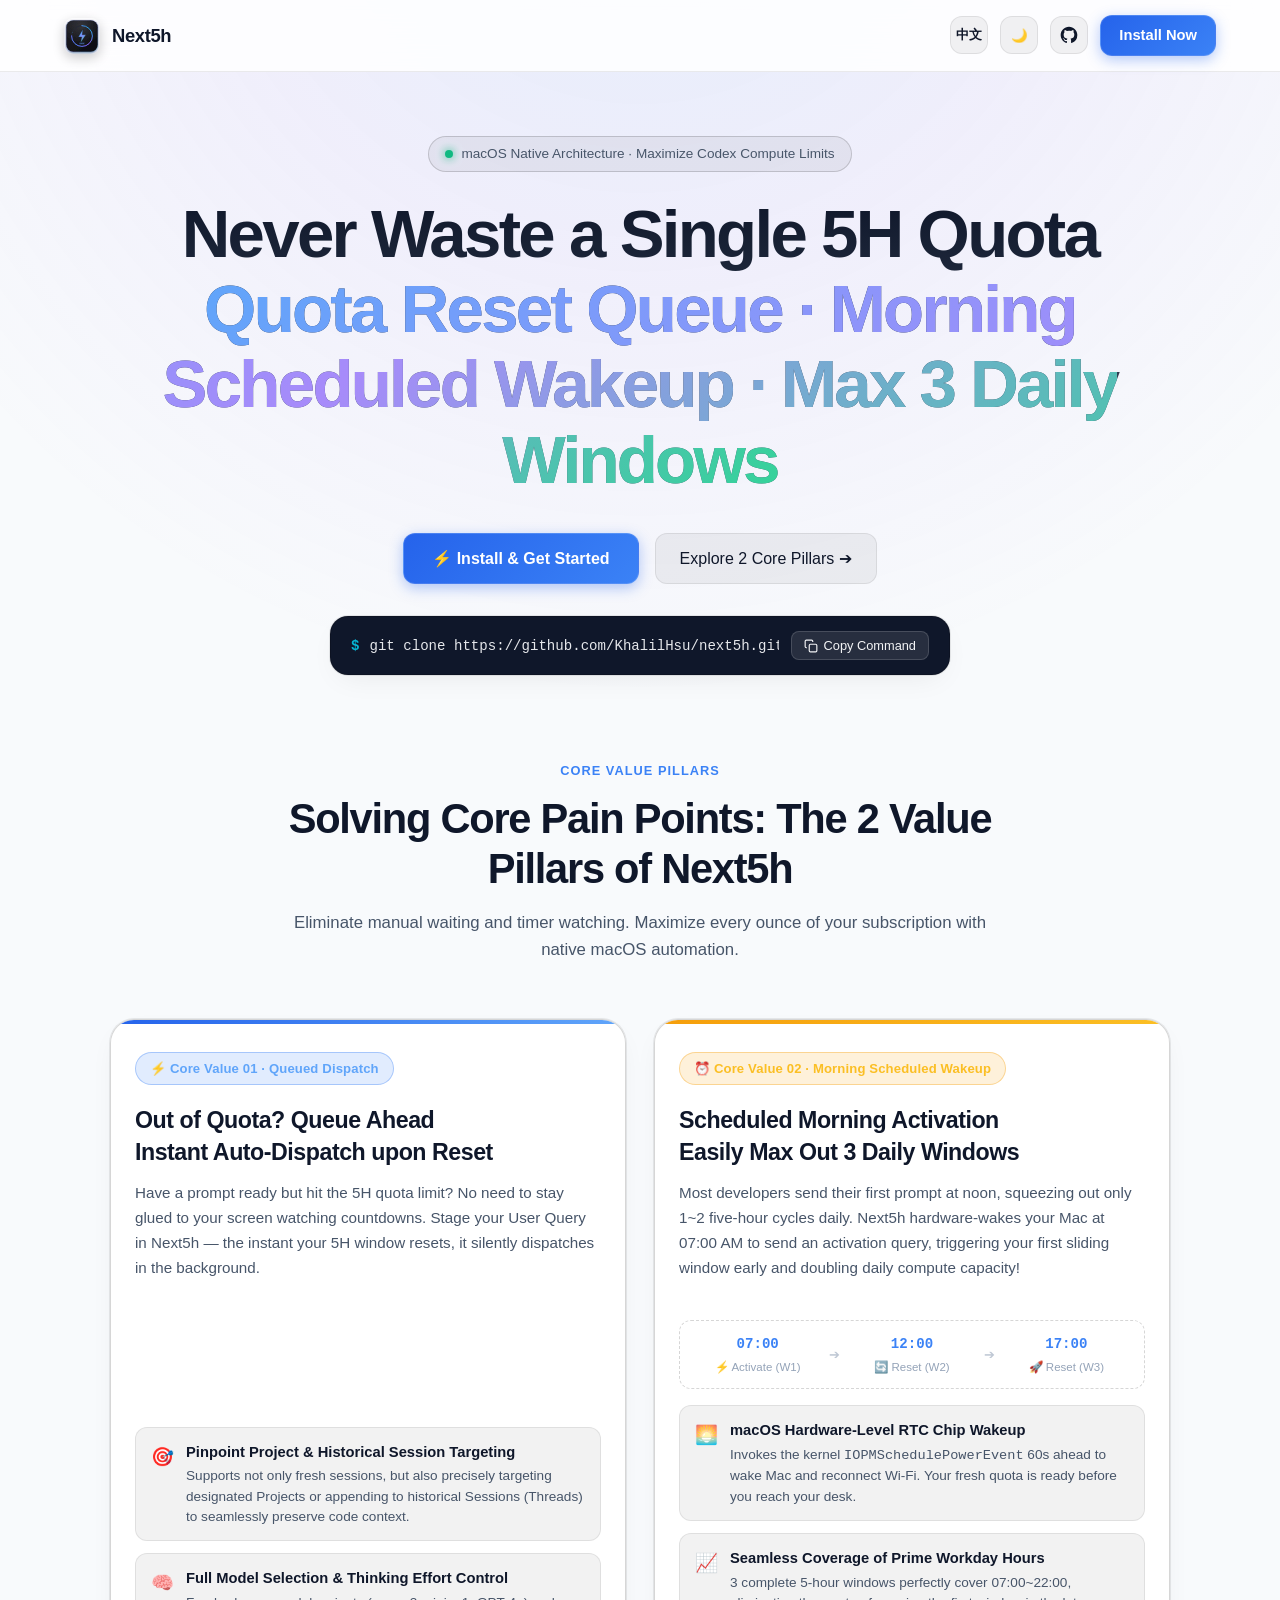
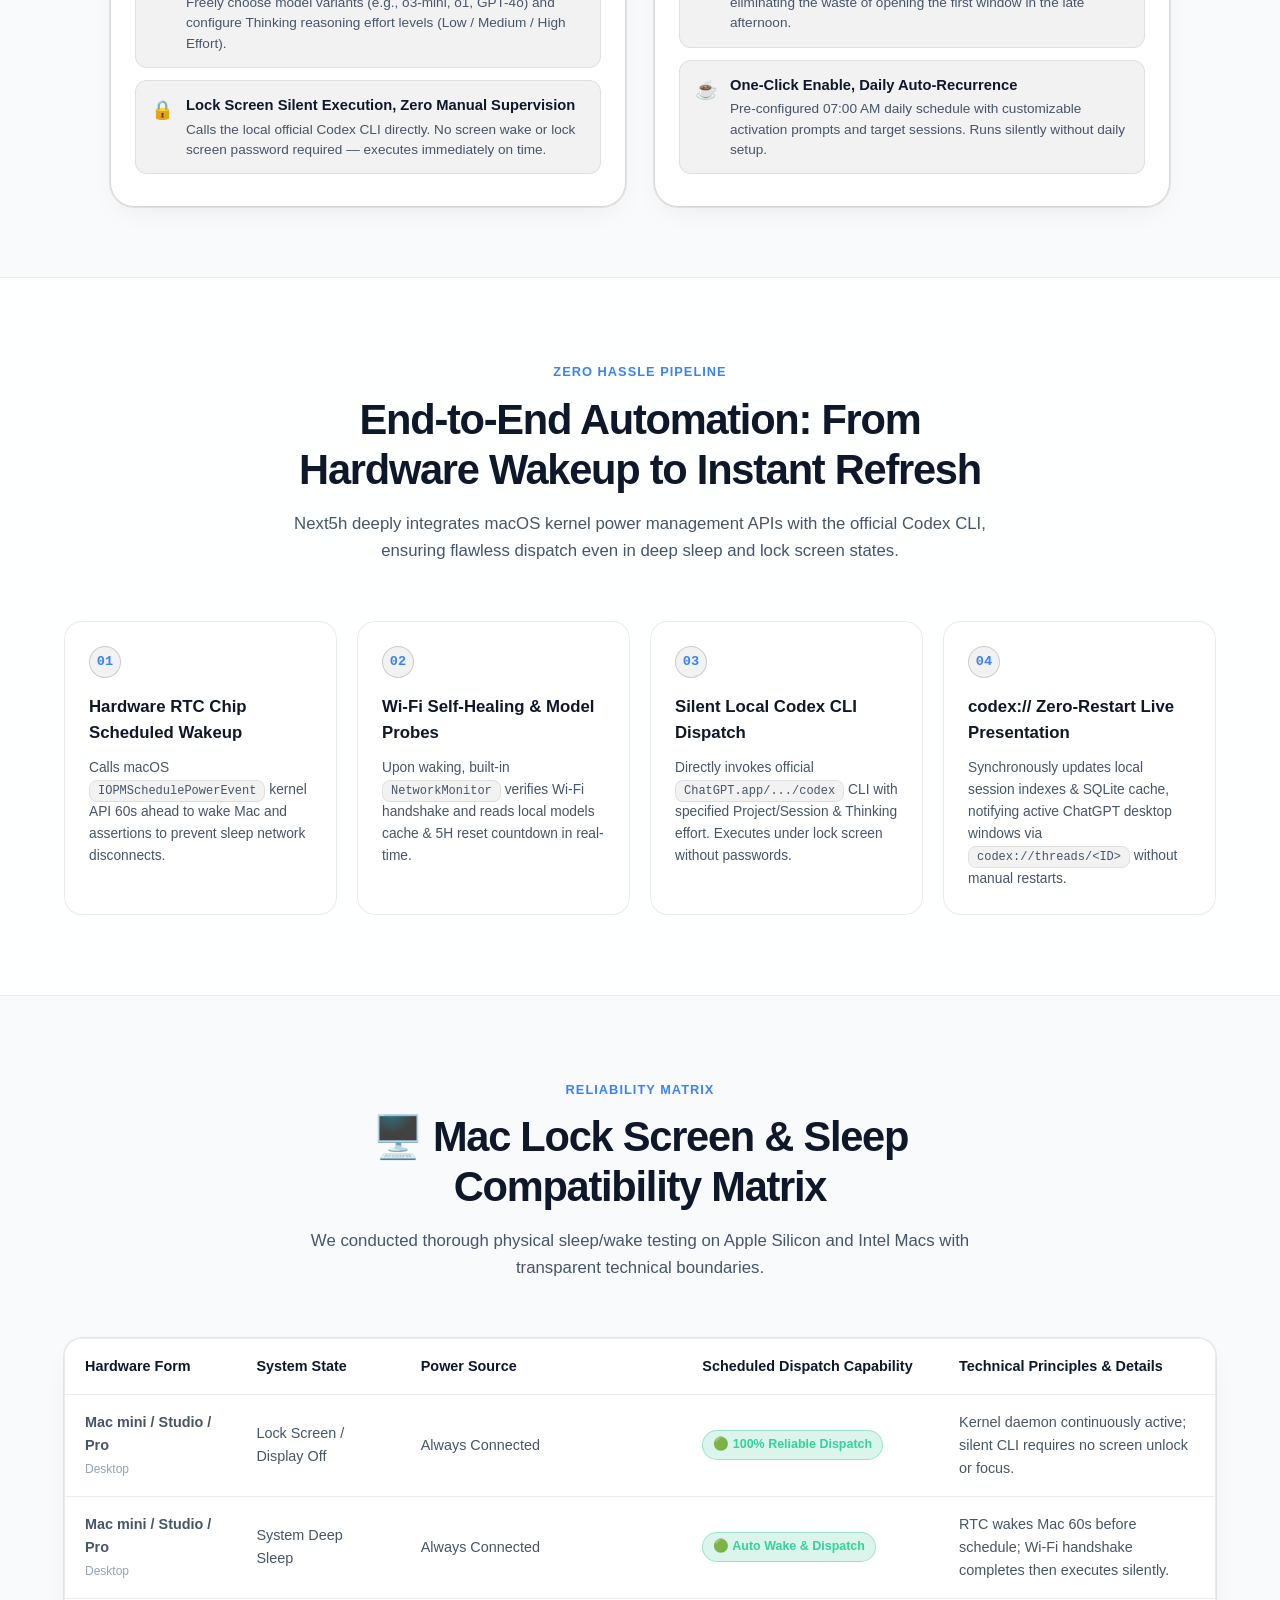
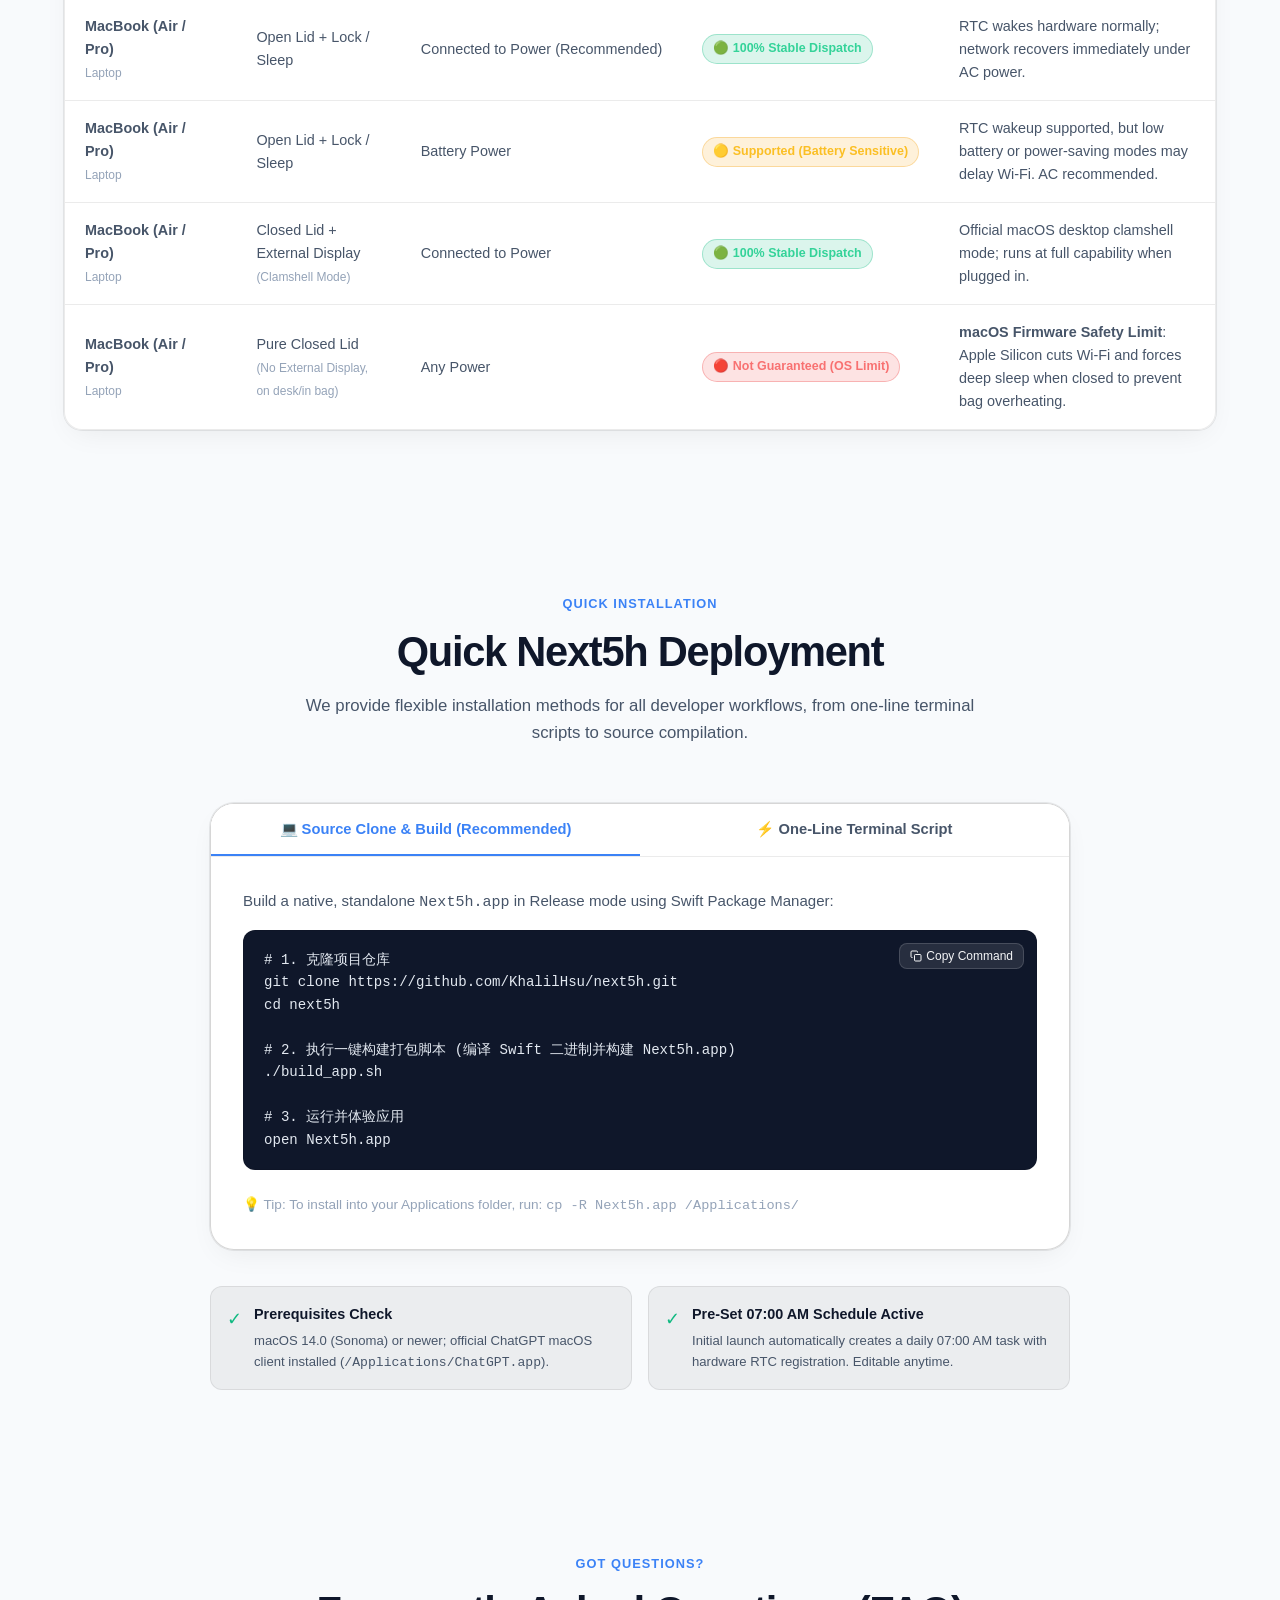
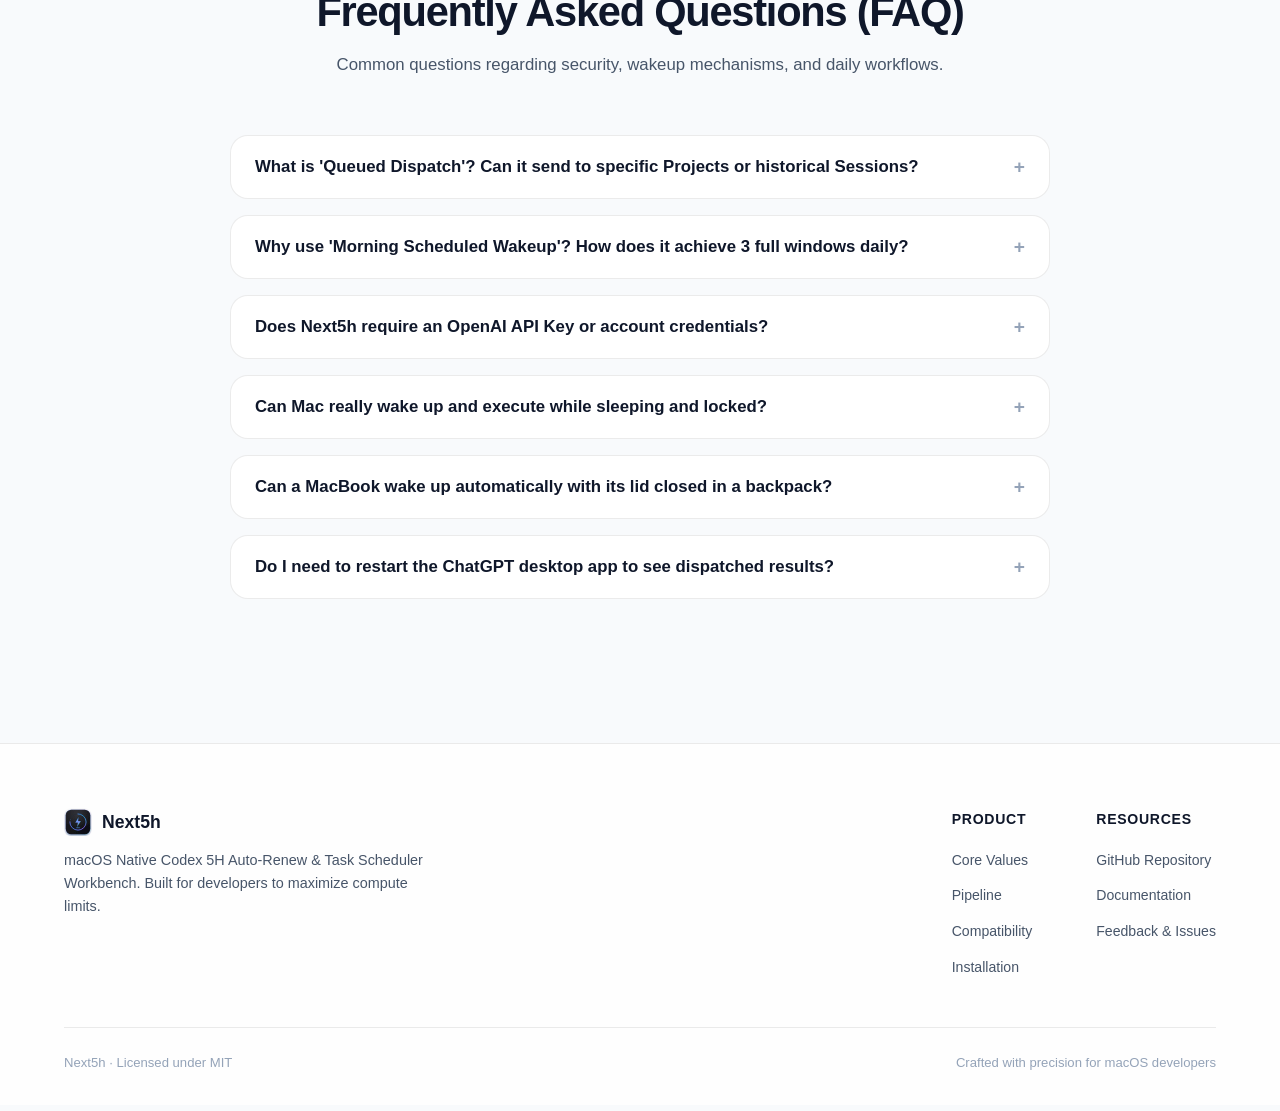
==== commit 0d230e86: "fix(layout): fix 17:00 timeline overflow on desktop 2-column view" ====
--- a/index.html
+++ b/index.html
@@ -160,17 +160,17 @@
           <div class="window-timeline">
             <div class="timeline-slot">
               <span class="timeline-time" data-i18n="pillar2.slot1.time">07:00</span>
-              <span class="timeline-label" data-i18n="pillar2.slot1.label">⚡️ 自动激活 (窗口 1)</span>
+              <span class="timeline-label" data-i18n="pillar2.slot1.label">⚡️ 首窗激活</span>
             </div>
             <div class="timeline-arrow">➔</div>
             <div class="timeline-slot">
               <span class="timeline-time" data-i18n="pillar2.slot2.time">12:00</span>
-              <span class="timeline-label" data-i18n="pillar2.slot2.label">🔄 满血重置 (窗口 2)</span>
+              <span class="timeline-label" data-i18n="pillar2.slot2.label">🔄 满血重置</span>
             </div>
             <div class="timeline-arrow">➔</div>
             <div class="timeline-slot">
               <span class="timeline-time" data-i18n="pillar2.slot3.time">17:00</span>
-              <span class="timeline-label" data-i18n="pillar2.slot3.label">🚀 再次重置 (窗口 3)</span>
+              <span class="timeline-label" data-i18n="pillar2.slot3.label">🚀 再次重置</span>
             </div>
           </div>
 
--- a/css/components.css
+++ b/css/components.css
@@ -22,7 +22,7 @@
   background: var(--bg-card);
   border: 1px solid var(--border-medium);
   border-radius: var(--radius-xl);
-  padding: 36px 32px;
+  padding: 32px 24px;
   position: relative;
   overflow: hidden;
   box-shadow: var(--shadow-card);
@@ -139,15 +139,17 @@
 
 /* 3-Window Maximization Timeline Widget */
 .window-timeline {
-  display: flex;
-  align-items: center;
-  justify-content: space-between;
+  display: grid;
+  grid-template-columns: 1fr auto 1fr auto 1fr;
+  align-items: center;
+  justify-items: center;
   background: var(--bg-surface-elevated);
   border: 1px dashed var(--border-medium);
   border-radius: var(--radius-md);
-  padding: 12px 14px;
+  padding: 12px 10px;
   margin-top: 16px;
-  gap: 4px;
+  box-sizing: border-box;
+  overflow: hidden;
 }
 
 .timeline-slot {
@@ -155,6 +157,8 @@
   flex-direction: column;
   align-items: center;
   text-align: center;
+  min-width: 0;
+  width: 100%;
 }
 
 .timeline-time {
@@ -173,8 +177,9 @@
 
 .timeline-arrow {
   color: var(--text-muted);
-  font-size: 0.85rem;
+  font-size: 0.8rem;
   opacity: 0.6;
+  padding: 0 4px;
 }
 
 /* --------------------------------------------------------------------------
@@ -238,6 +243,7 @@
    -------------------------------------------------------------------------- */
 .matrix-container {
   overflow-x: auto;
+  -webkit-overflow-scrolling: touch;
   border: 1px solid var(--border-subtle);
   border-radius: var(--radius-lg);
   background: var(--bg-card);
@@ -246,6 +252,7 @@
 
 .matrix-table {
   width: 100%;
+  min-width: 760px;
   border-collapse: collapse;
   text-align: left;
   font-size: 0.9rem;
@@ -257,6 +264,7 @@
   font-weight: 600;
   padding: 16px 20px;
   border-bottom: 1px solid var(--border-subtle);
+  white-space: nowrap;
 }
 
 .matrix-table td {
@@ -266,6 +274,33 @@
   vertical-align: middle;
 }
 
+.matrix-table th:nth-child(1),
+.matrix-table td:nth-child(1) {
+  min-width: 170px;
+}
+
+.matrix-table th:nth-child(2),
+.matrix-table td:nth-child(2) {
+  min-width: 160px;
+}
+
+.matrix-table th:nth-child(3),
+.matrix-table td:nth-child(3) {
+  min-width: 130px;
+  white-space: nowrap;
+}
+
+.matrix-table th:nth-child(4),
+.matrix-table td:nth-child(4) {
+  min-width: 170px;
+  white-space: nowrap;
+}
+
+.matrix-table th:nth-child(5),
+.matrix-table td:nth-child(5) {
+  min-width: 220px;
+}
+
 .matrix-table tr:last-child td {
   border-bottom: none;
 }
@@ -282,6 +317,8 @@
   border-radius: var(--radius-full);
   font-size: 0.78rem;
   font-weight: 600;
+  white-space: nowrap;
+  flex-shrink: 0;
 }
 
 .status-green {
@@ -540,7 +577,75 @@
   .workflow-steps {
     grid-template-columns: 1fr;
   }
+  /* Fix: Keep install tabs horizontal on mobile as a clean segmented control */
   .install-tabs {
+    display: flex;
+    flex-direction: row;
+    padding: 6px;
+    background: var(--bg-pill);
+    gap: 6px;
+    border-bottom: 1px solid var(--border-subtle);
+  }
+  .install-tab-btn {
+    flex: 1 1 50%;
+    padding: 10px 8px;
+    font-size: 0.82rem;
+    border-radius: var(--radius-md);
+    border-bottom: none;
+    text-align: center;
+    justify-content: center;
+  }
+  .install-tab-btn.active {
+    background: var(--bg-card);
+    box-shadow: var(--shadow-sm);
+    color: var(--accent-primary);
+  }
+  .install-content-panel {
+    padding: 22px 16px;
+  }
+}
+
+@media (max-width: 540px) {
+  .core-value-card {
+    padding: 24px 18px;
+  }
+  /* Fix: Prevent 17:00 overflow by arranging timeline slots vertically in a stepped chain */
+  .window-timeline {
     flex-direction: column;
-  }
-}
+    align-items: stretch;
+    gap: 8px;
+    padding: 12px 14px;
+  }
+  .timeline-slot {
+    flex-direction: row;
+    align-items: center;
+    justify-content: space-between;
+    width: 100%;
+    background: var(--bg-pill);
+    padding: 9px 14px;
+    border-radius: var(--radius-sm);
+    border: 1px solid var(--border-subtle);
+  }
+  .timeline-time {
+    font-size: 0.92rem;
+  }
+  .timeline-label {
+    margin-top: 0;
+    font-size: 0.8rem;
+    color: var(--text-secondary);
+  }
+  .timeline-arrow {
+    align-self: center;
+    transform: rotate(90deg);
+    font-size: 0.78rem;
+    margin: -2px 0;
+  }
+}
+
+@media (max-width: 440px) {
+  .install-tab-btn {
+    font-size: 0.75rem;
+    padding: 8px 4px;
+    gap: 4px;
+  }
+}
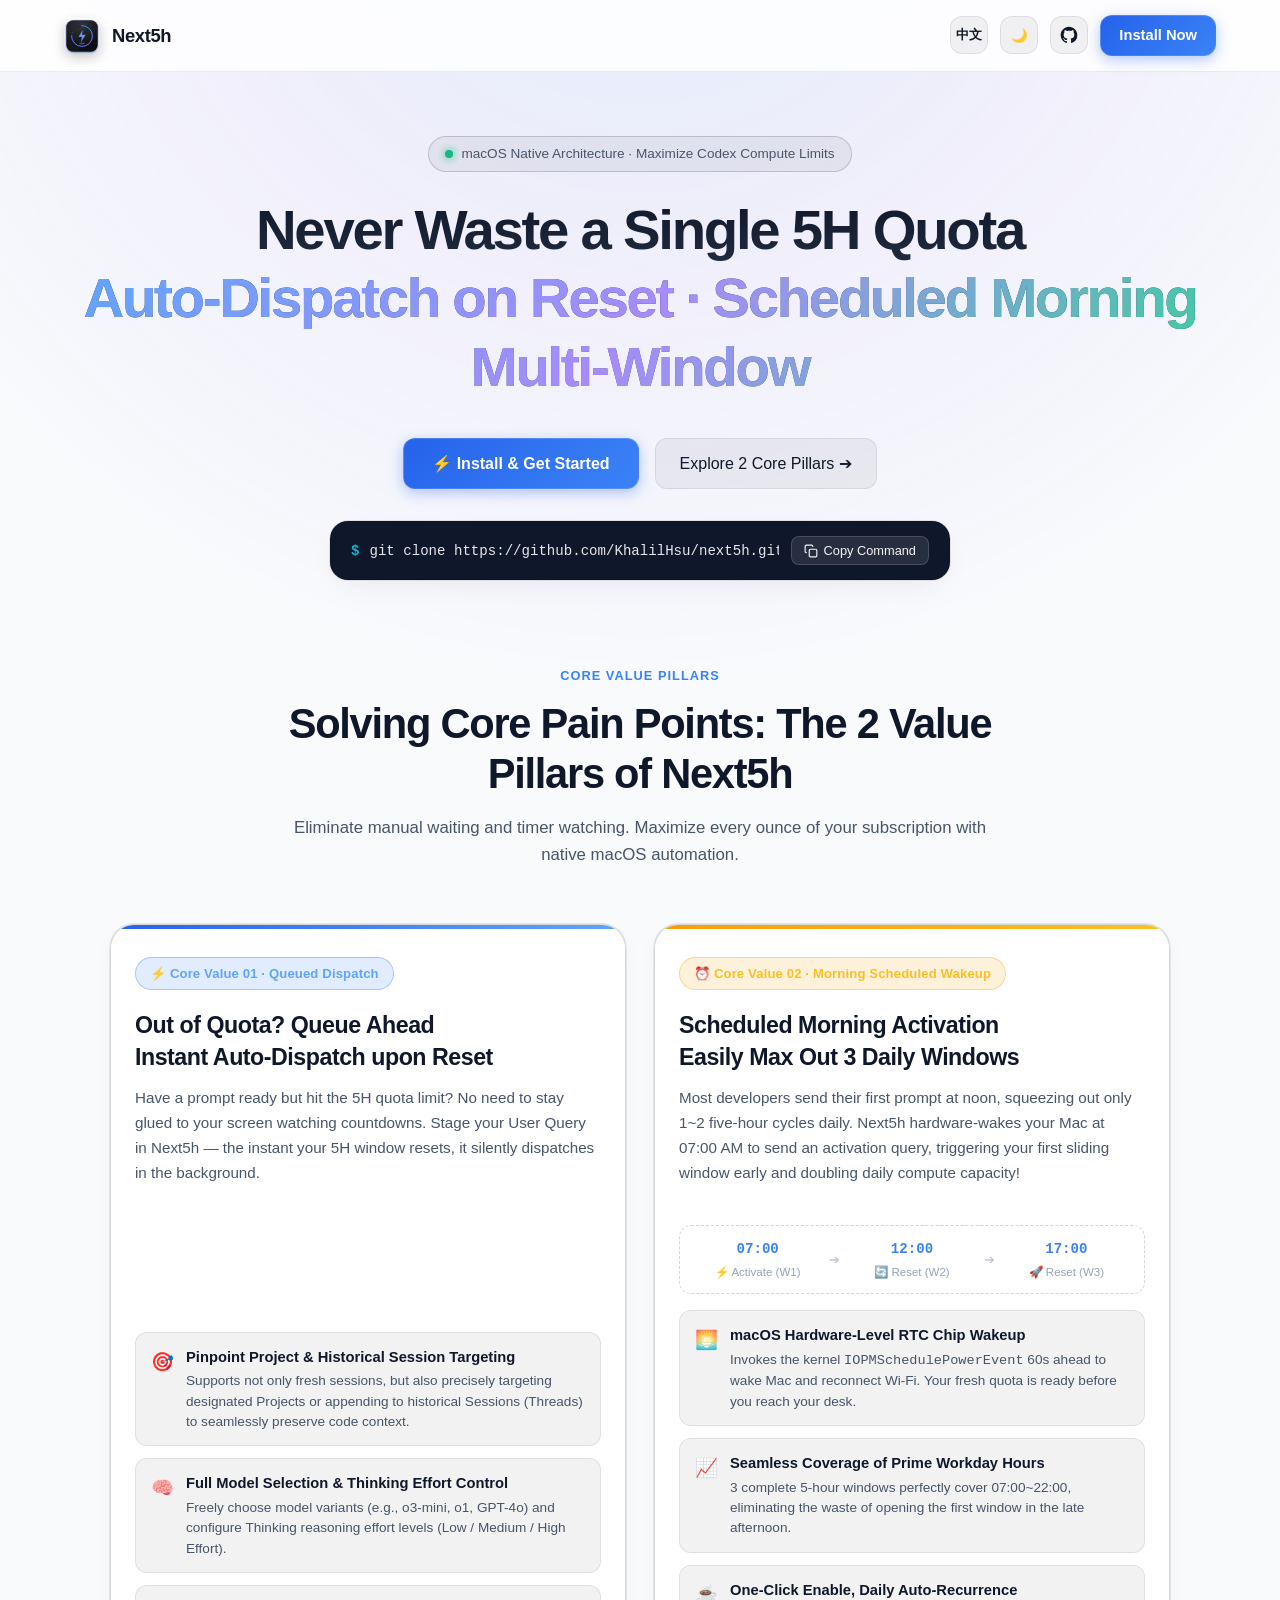
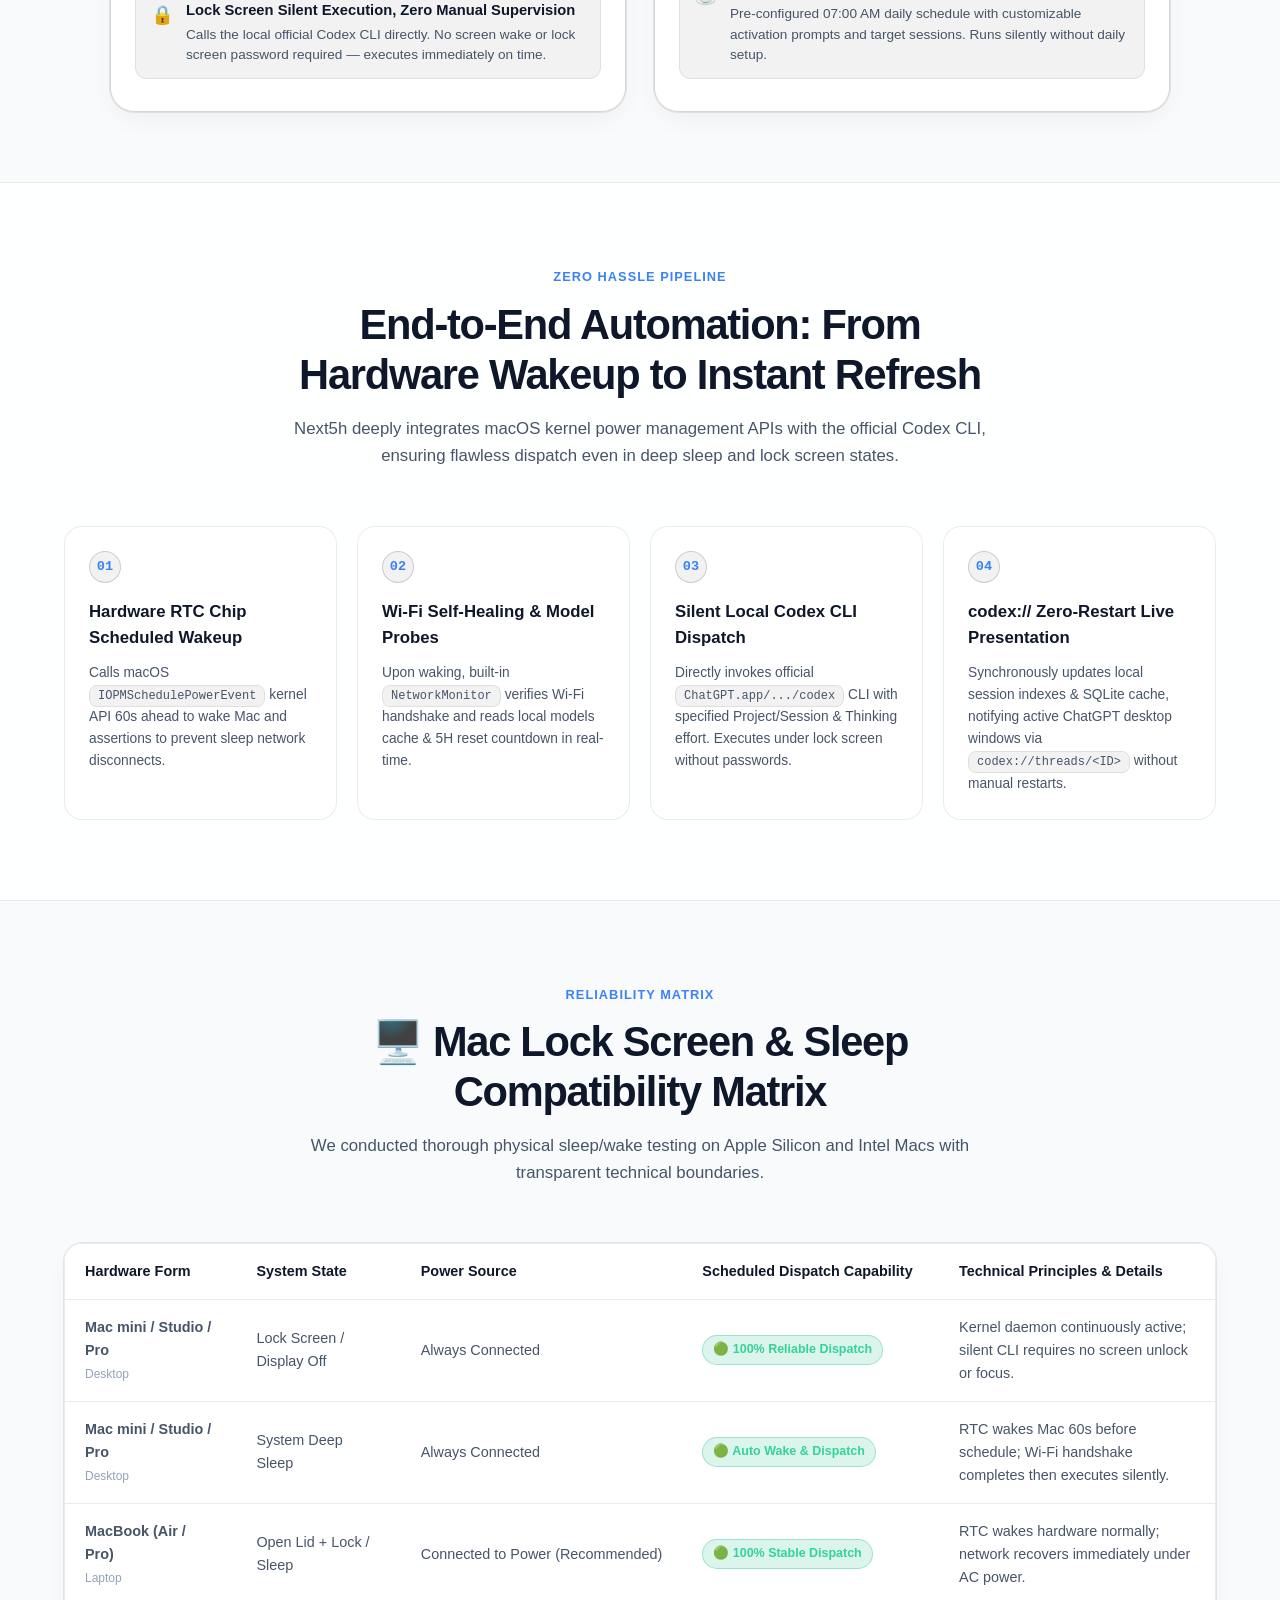
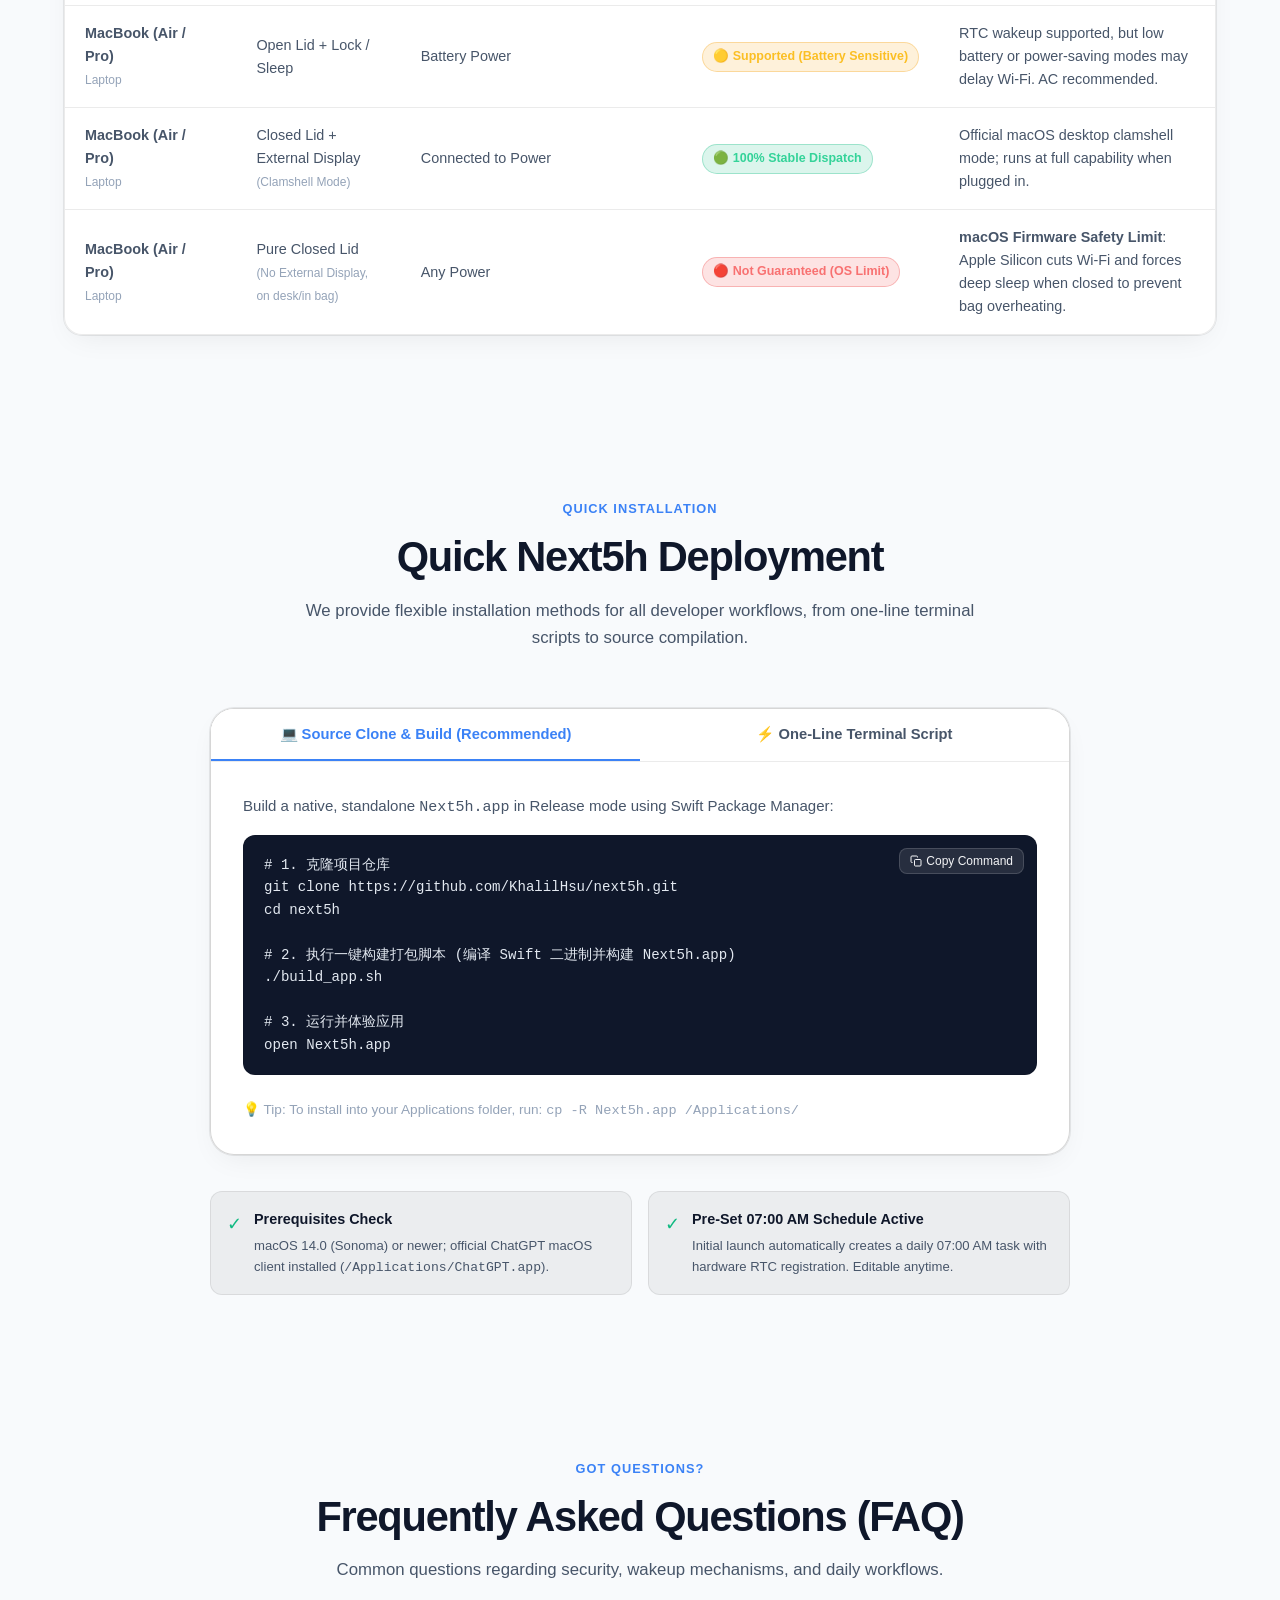
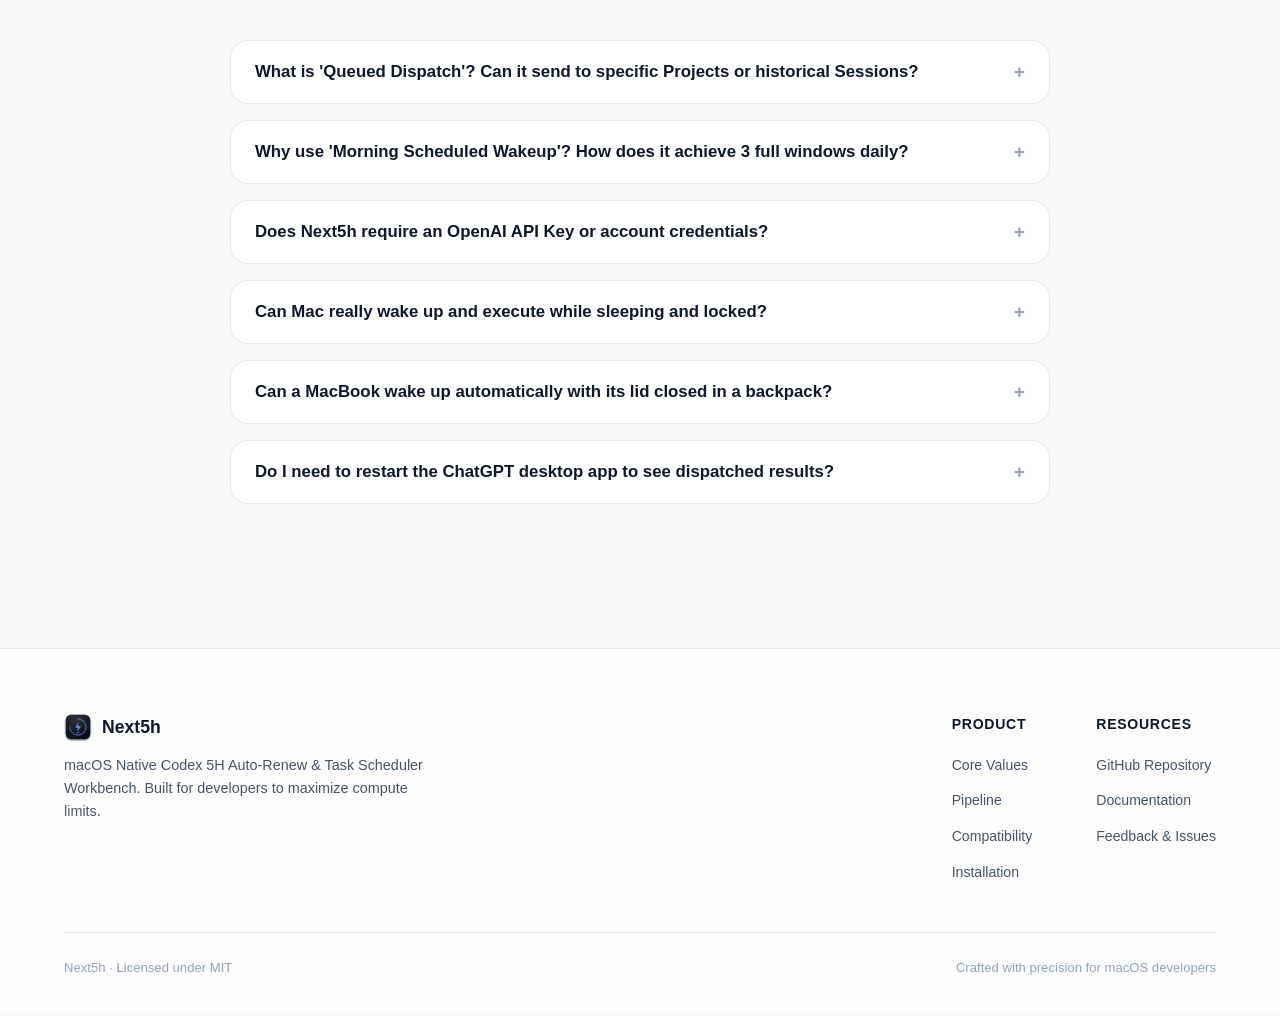
==== commit 30efecdd: "docs: streamline hero title to 2 symmetrical value points without awkward line wrap" ====
--- a/index.html
+++ b/index.html
@@ -74,7 +74,7 @@
 
       <h1 class="hero-title" data-i18n-html="hero.title">
         不要浪费任何一个 5H 额度<br>
-        <span class="hero-title-highlight">额度到期预定 · 清晨定时激活 · 吃满 3 个窗口</span>
+        <span class="hero-title-highlight">提前预定自动发送 · 清晨定时吃满窗口</span>
       </h1>
 
       <div class="hero-cta-group" style="margin-top: 36px;">
--- a/css/style.css
+++ b/css/style.css
@@ -271,10 +271,10 @@
 }
 
 .hero-title {
-  font-size: clamp(2.4rem, 5.5vw, 4.2rem);
+  font-size: clamp(2rem, 4.4vw, 3.8rem);
   font-weight: 800;
   letter-spacing: -0.04em;
-  line-height: 1.12;
+  line-height: 1.22;
   margin-bottom: 20px;
   background: linear-gradient(180deg, var(--text-primary) 0%, var(--text-secondary) 100%);
   -webkit-background-clip: text;
@@ -282,6 +282,7 @@
 }
 
 .hero-title-highlight {
+  display: inline-block;
   background: linear-gradient(135deg, #60a5fa 0%, #a78bfa 50%, #34d399 100%);
   -webkit-background-clip: text;
   -webkit-text-fill-color: transparent;
--- a/css/components.css
+++ b/css/components.css
@@ -605,40 +605,49 @@
   }
 }
 
-@media (max-width: 540px) {
+@media (max-width: 640px) {
   .core-value-card {
     padding: 24px 18px;
   }
   /* Fix: Prevent 17:00 overflow by arranging timeline slots vertically in a stepped chain */
   .window-timeline {
+    display: flex;
     flex-direction: column;
     align-items: stretch;
     gap: 8px;
     padding: 12px 14px;
+    grid-template-columns: none;
   }
   .timeline-slot {
+    display: flex;
     flex-direction: row;
     align-items: center;
     justify-content: space-between;
     width: 100%;
     background: var(--bg-pill);
-    padding: 9px 14px;
+    padding: 10px 14px;
     border-radius: var(--radius-sm);
     border: 1px solid var(--border-subtle);
+    box-sizing: border-box;
   }
   .timeline-time {
-    font-size: 0.92rem;
+    font-size: 0.95rem;
+    font-weight: 800;
   }
   .timeline-label {
     margin-top: 0;
-    font-size: 0.8rem;
+    font-size: 0.82rem;
     color: var(--text-secondary);
+    font-weight: 500;
   }
   .timeline-arrow {
-    align-self: center;
+    display: flex;
+    align-items: center;
+    justify-content: center;
     transform: rotate(90deg);
-    font-size: 0.78rem;
-    margin: -2px 0;
+    font-size: 0.82rem;
+    margin: 0;
+    opacity: 0.7;
   }
 }
 
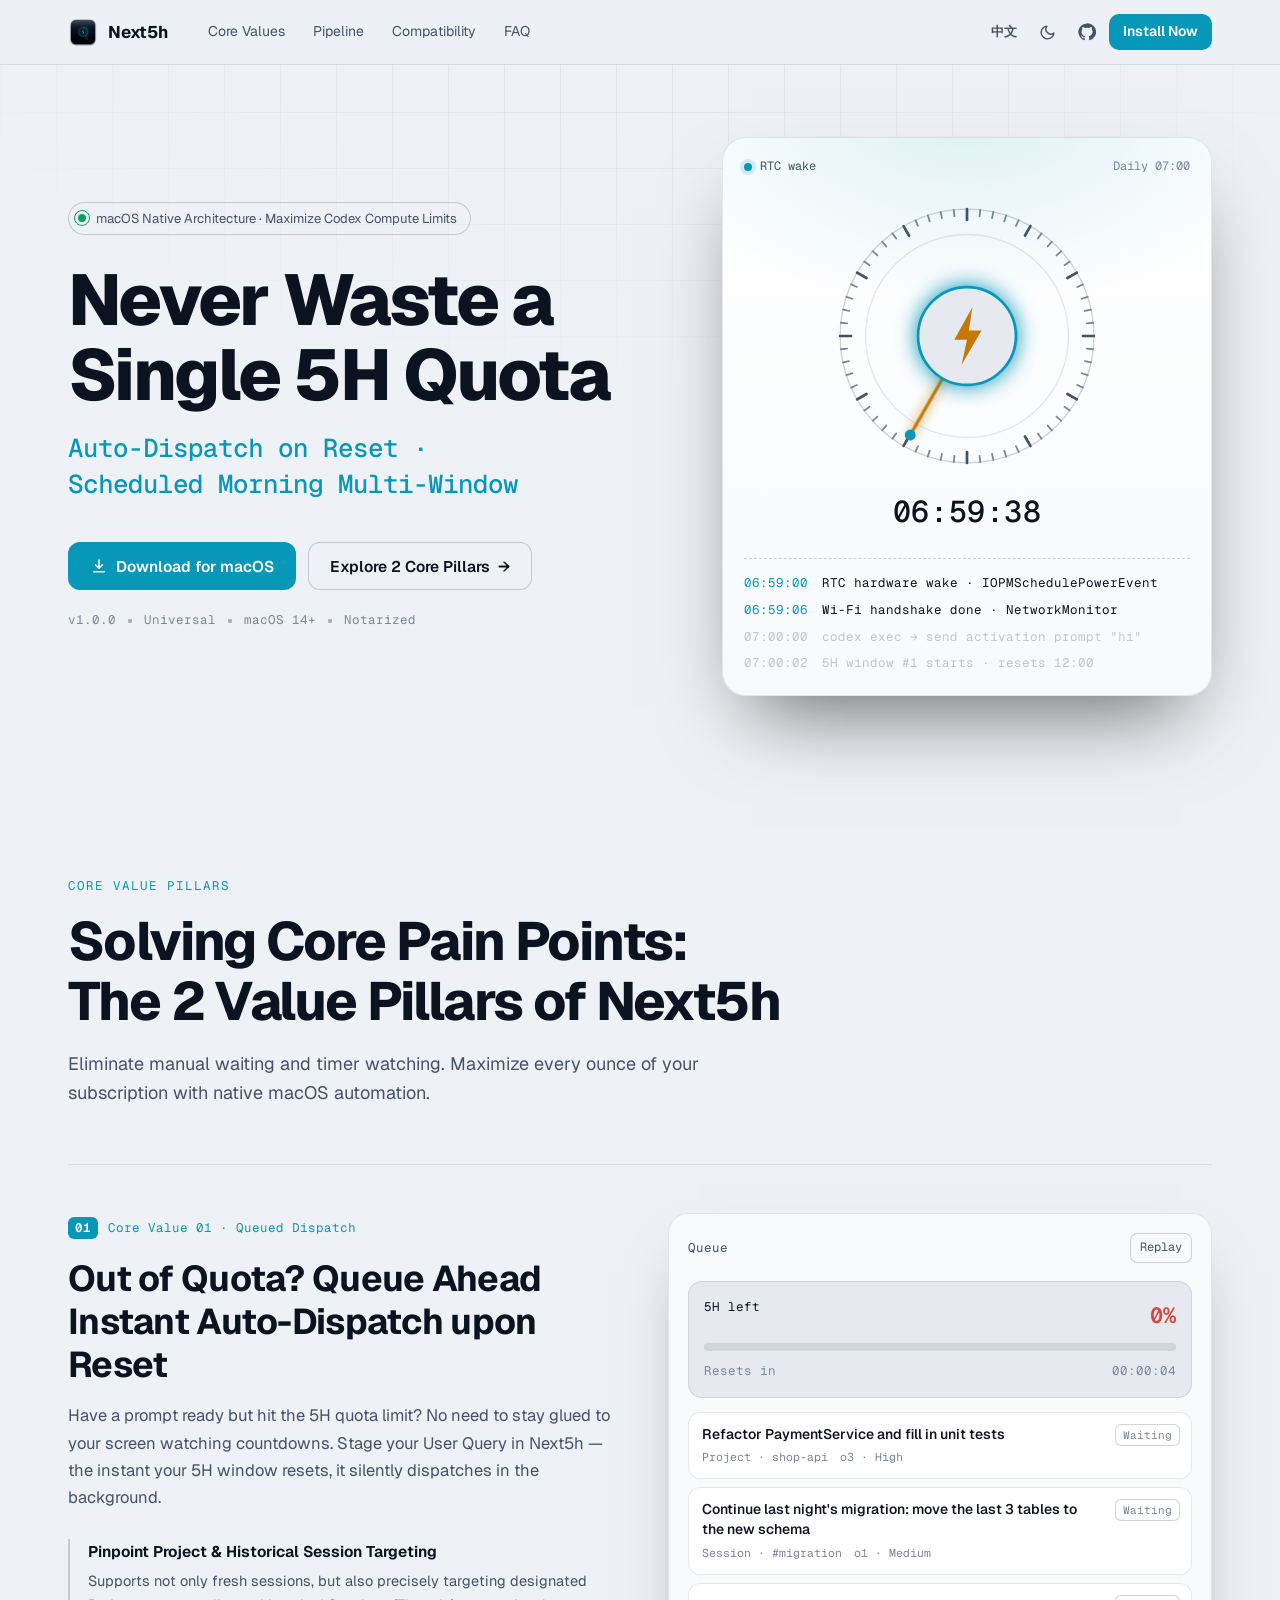
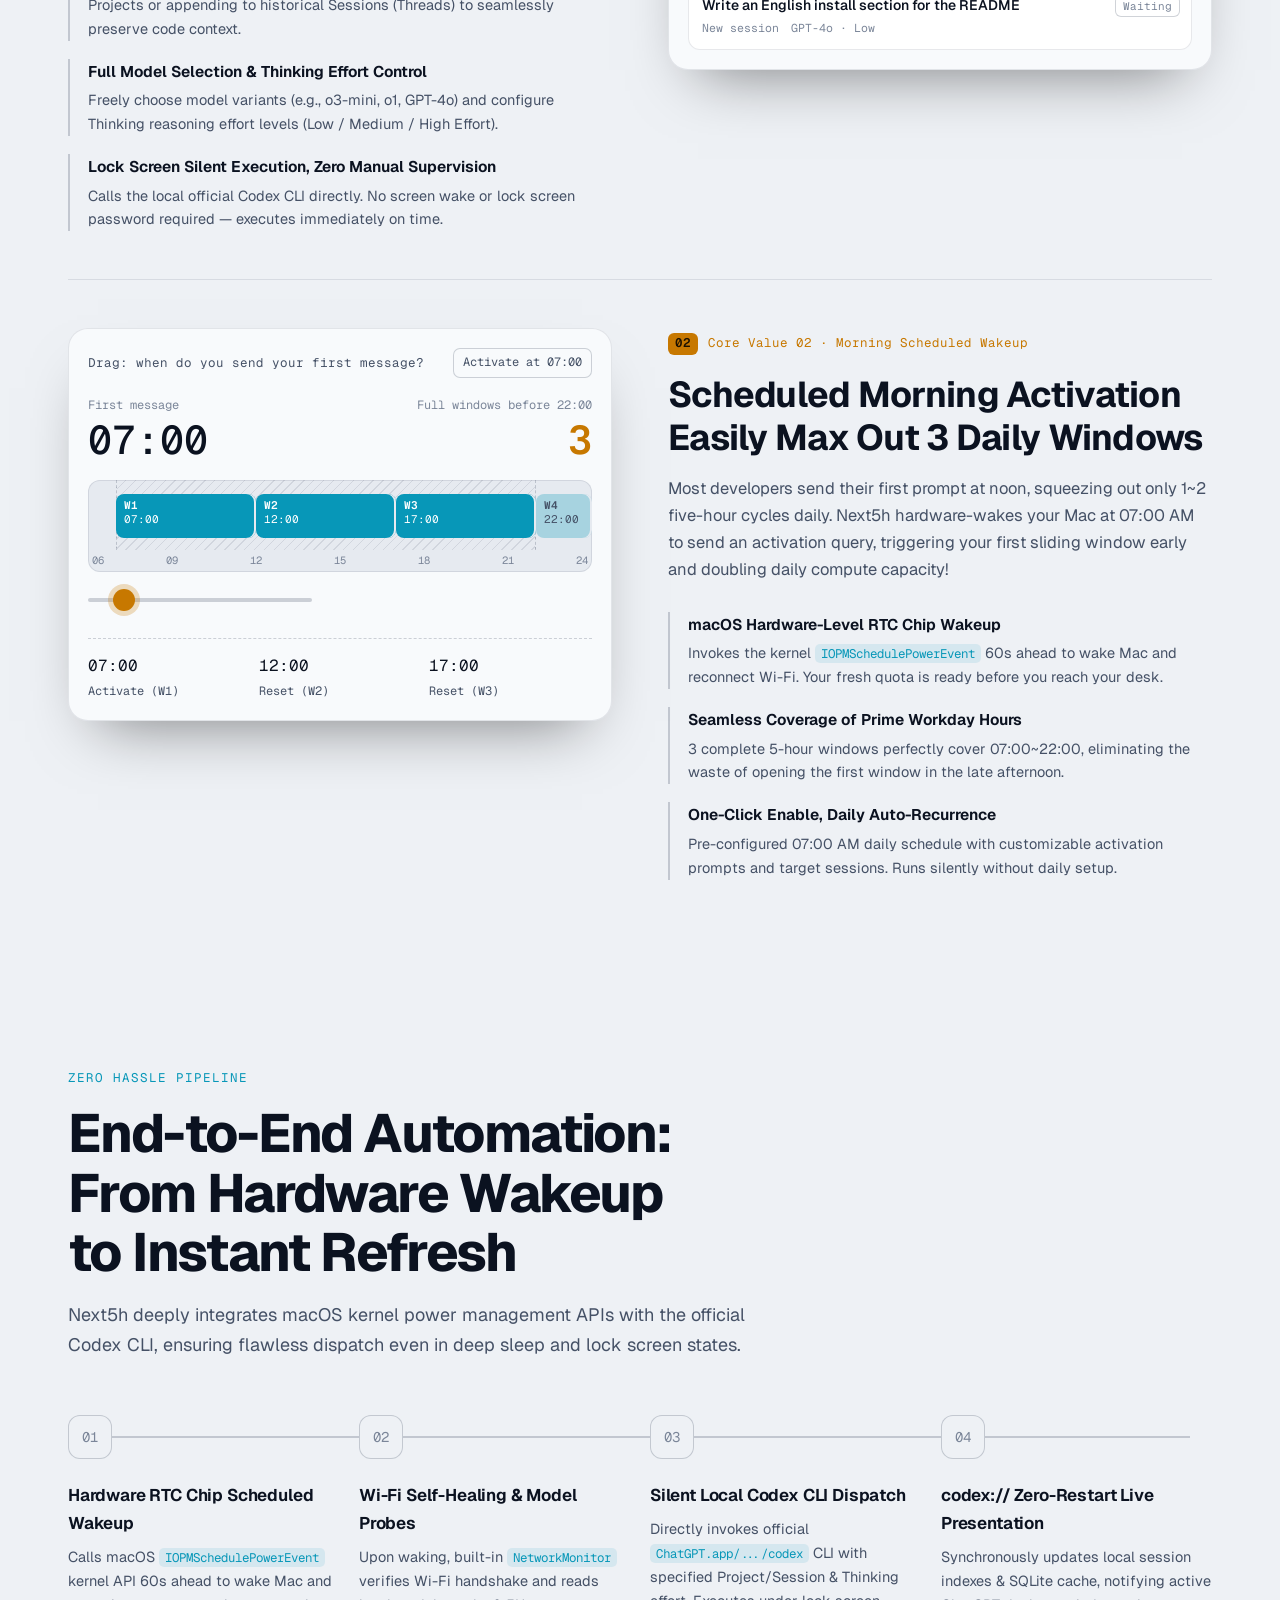
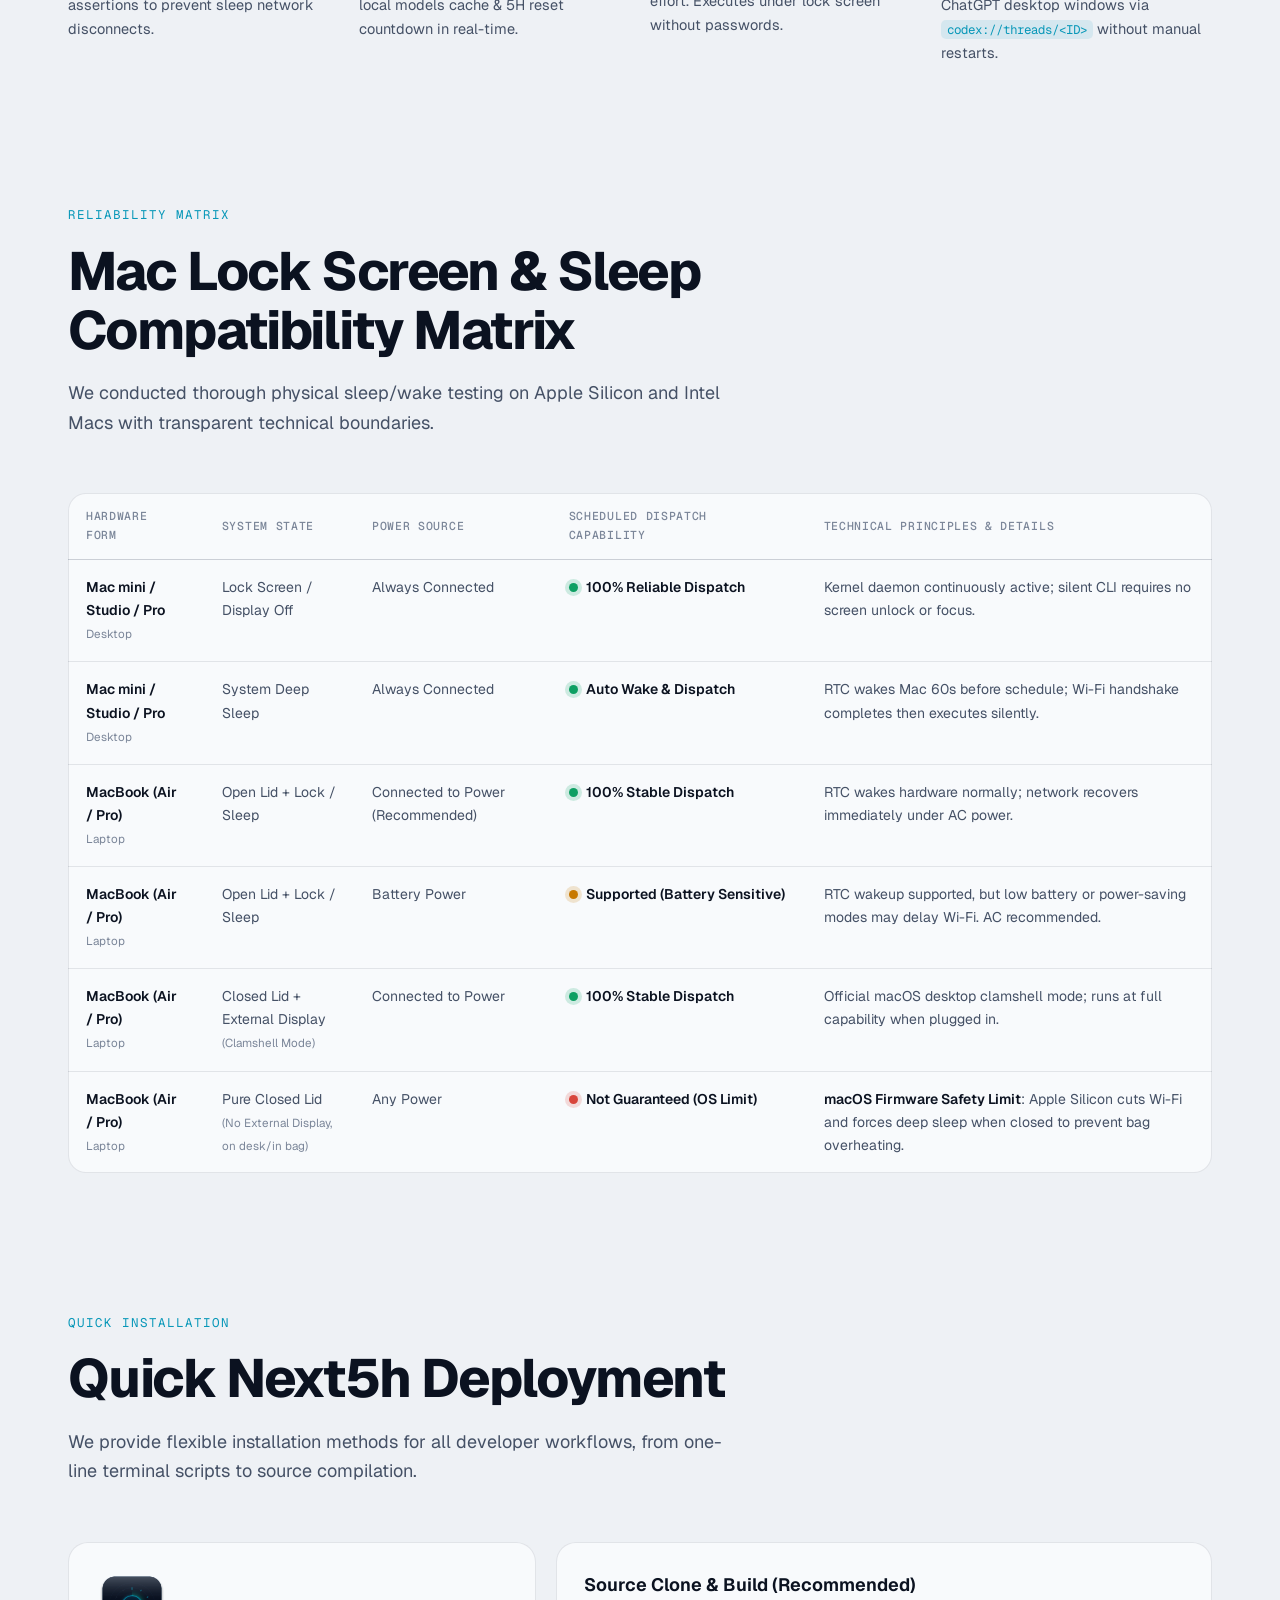
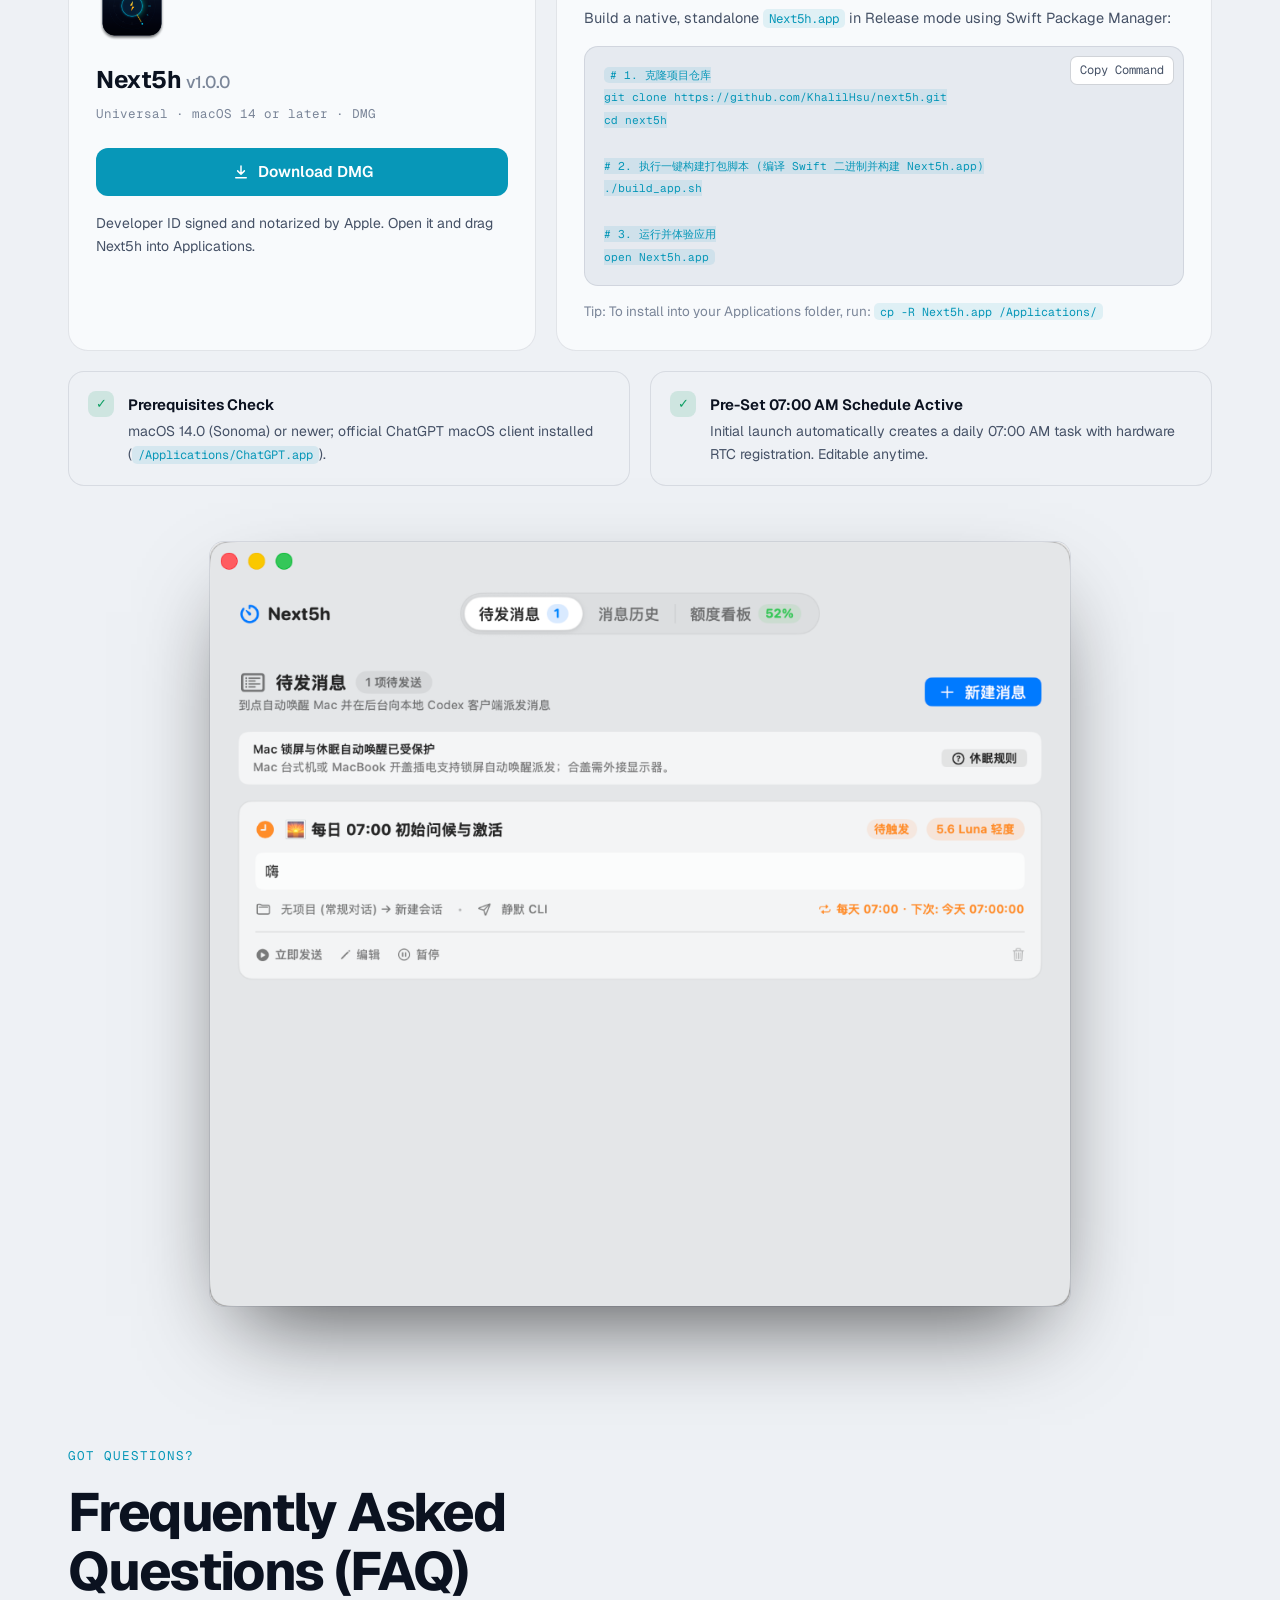
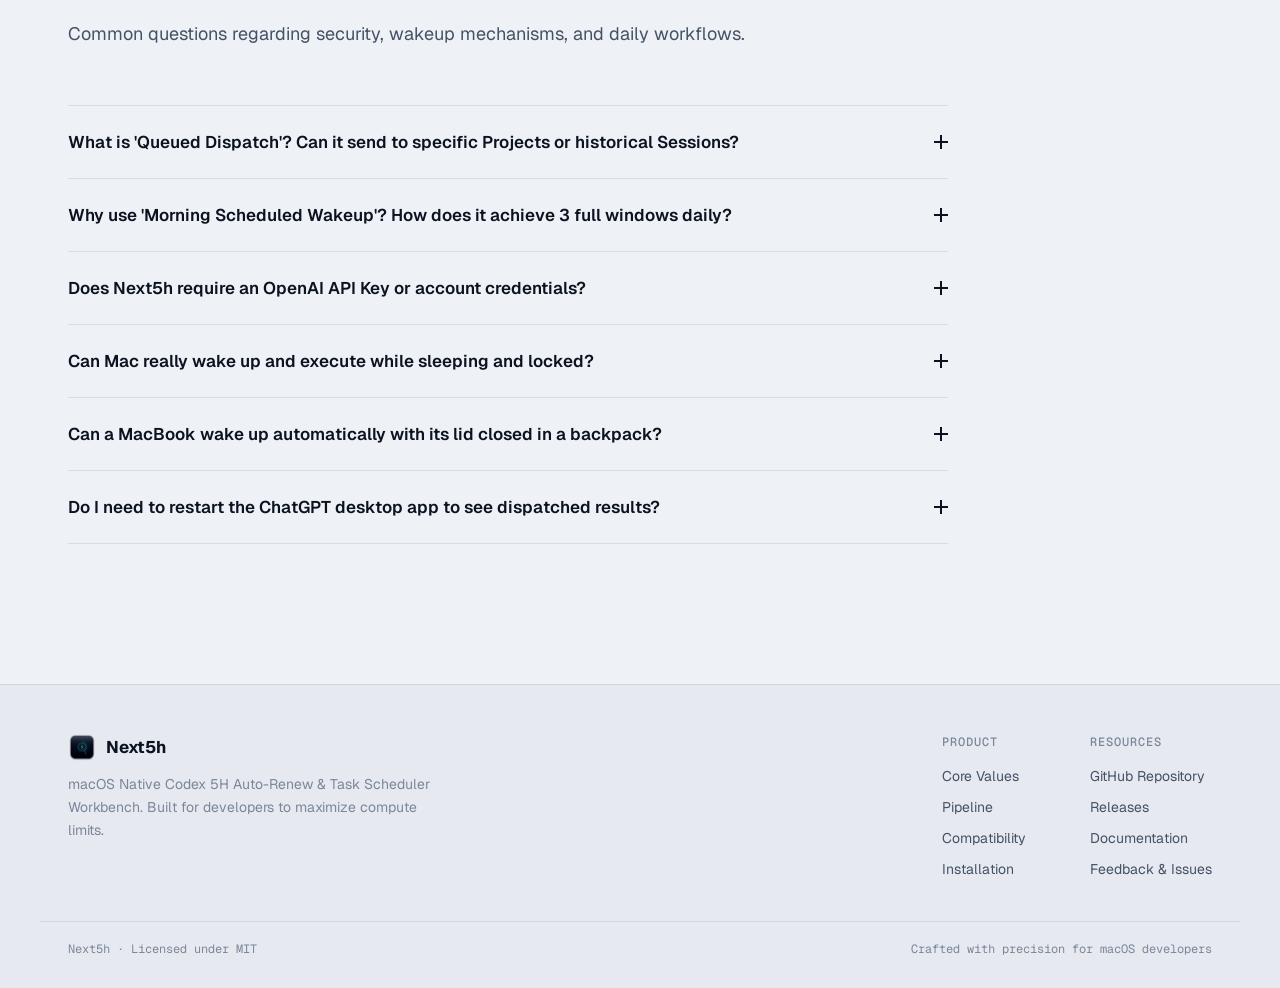
==== commit d016e6f7: "Redesign website and link the signed v1.0.0 DMG Dark instrument-panel design based on the app icon: " ====
--- a/index.html
+++ b/index.html
@@ -5,263 +5,238 @@
   <meta name="viewport" content="width=device-width, initial-scale=1.0">
   <title>Next5h - macOS 原生 Codex 额度预定与清晨定时激活工作台</title>
   <meta name="description" content="为 macOS 开发者量身打造的 Codex 5H 窗口自动续航与任务排定工作台。夜间到期硬件唤醒 Mac，通过本地官方 Codex CLI 静默派发任务。">
-  <meta name="color-scheme" content="dark light">
-
-  <link rel="icon" type="image/svg+xml" href="assets/favicon.svg">
-  <link rel="stylesheet" href="css/style.css">
-  <link rel="stylesheet" href="css/components.css">
-
-  <!-- Load i18n dictionary -->
-  <script src="js/i18n.js"></script>
-
-  <!-- Prevent Theme & Language FOUC -->
+  <meta name="theme-color" content="#06080c">
+  <link rel="canonical" href="https://khalilhsu.github.io/next5h/">
+  <meta property="og:type" content="website">
+  <meta property="og:url" content="https://khalilhsu.github.io/next5h/">
+  <meta property="og:title" content="Next5h — Codex 5H auto-renew & scheduler for macOS">
+  <meta property="og:description" content="Hardware-wakes your Mac on schedule and dispatches queued prompts through the local official Codex CLI the moment your 5H window resets.">
+  <meta property="og:image" content="https://khalilhsu.github.io/next5h/assets/og-icon.png">
+  <meta name="twitter:card" content="summary">
+  <link rel="icon" type="image/png" href="assets/app-icon.png">
+  <link rel="apple-touch-icon" href="assets/app-icon.png">
+  <link rel="preconnect" href="https://fonts.googleapis.com">
+  <link rel="preconnect" href="https://fonts.gstatic.com" crossorigin>
+  <link href="https://fonts.googleapis.com/css2?family=Geist:wght@400;500;600;700;800&family=Geist+Mono:wght@400;500;600&display=swap" rel="stylesheet">
+  <link rel="stylesheet" href="css/style.css?v=20">
+  <script src="js/i18n.js?v=20"></script>
   <script>
-    (function() {
-      // 1. Theme initialization
-      const savedTheme = localStorage.getItem('next5h-theme');
-      const systemPrefersDark = window.matchMedia('(prefers-color-scheme: dark)').matches;
-      const theme = savedTheme || (systemPrefersDark ? 'dark' : 'light');
-      document.documentElement.setAttribute('data-theme', theme);
-      const meta = document.querySelector('meta[name="color-scheme"]');
-      if (meta) meta.content = theme === 'light' ? 'light' : 'dark';
-
-      // 2. Language initialization
+    (function () {
+      var theme = null;
+      try { theme = localStorage.getItem('next5h-theme'); } catch (e) {}
+      if (theme === 'light' || theme === 'dark') document.documentElement.setAttribute('data-theme', theme);
       if (window.Next5h_i18n) {
-        const lang = window.Next5h_i18n.getPreferredLanguage();
+        var lang = window.Next5h_i18n.getPreferredLanguage();
         document.documentElement.lang = lang === 'zh' ? 'zh-CN' : 'en';
       }
     })();
   </script>
 </head>
 <body>
-  <!-- Ambient Gradient Glow Background -->
-  <div class="bg-ambient-glow"></div>
-
-  <!-- Navigation Bar (Clean Minimal Header) -->
-  <header class="navbar">
-    <div class="container navbar-inner">
-      <a href="#" class="nav-brand">
-        <img src="assets/icon.svg" alt="Next5h App Icon" class="brand-icon">
-        <span class="brand-name">Next5h</span>
+  <div class="grain" aria-hidden="true"></div>
+
+  <header class="nav">
+    <div class="wrap nav-inner">
+      <a href="#top" class="brand">
+        <img src="assets/app-icon.png" alt="" width="30" height="30">
+        <span>Next5h</span>
       </a>
-
-      <div class="nav-actions">
-        <!-- Language Switcher Button -->
-        <button id="lang-toggle-btn" class="btn-icon" aria-label="Switch Language / 切换语言" title="Switch Language / 切换语言">
-          <span style="font-size: 0.8rem; font-weight: 700;" class="lang-btn-text">EN</span>
+      <nav class="nav-links">
+        <a href="#core-values" data-i18n="nav.coreValues">核心价值</a>
+        <a href="#pipeline" data-i18n="nav.pipeline">执行链路</a>
+        <a href="#matrix" data-i18n="nav.matrix">硬件支持矩阵</a>
+        <a href="#faq" data-i18n="nav.faq">常见问题</a>
+      </nav>
+      <div class="nav-tools">
+        <button type="button" class="tool" id="lang-toggle-btn"><span class="lang-btn-text">EN</span></button>
+        <button type="button" class="tool" id="theme-toggle-btn" aria-label="Toggle theme">
+          <svg class="i-sun" width="17" height="17" viewBox="0 0 24 24" fill="none" stroke="currentColor" stroke-width="2" stroke-linecap="round"><circle cx="12" cy="12" r="4.5"/><path d="M12 1.5v2.5M12 20v2.5M4.6 4.6l1.8 1.8M17.6 17.6l1.8 1.8M1.5 12H4M20 12h2.5M4.6 19.4l1.8-1.8M17.6 6.4l1.8-1.8"/></svg>
+          <svg class="i-moon" width="17" height="17" viewBox="0 0 24 24" fill="none" stroke="currentColor" stroke-width="2" stroke-linecap="round" stroke-linejoin="round"><path d="M21 12.8A9 9 0 1 1 11.2 3a7 7 0 0 0 9.8 9.8Z"/></svg>
         </button>
-        <!-- Theme Toggle Button -->
-        <button id="theme-toggle-btn" class="btn-icon" aria-label="切换暗色/亮色主题" title="切换暗色/亮色主题">
-          <span id="theme-icon">☀️</span>
-        </button>
-        <a href="https://github.com/KhalilHsu/next5h" target="_blank" rel="noopener noreferrer" class="btn-icon" aria-label="GitHub 源码仓库" title="GitHub 源码仓库">
-          <svg width="20" height="20" viewBox="0 0 24 24" fill="currentColor">
-            <path fill-rule="evenodd" clip-rule="evenodd" d="M12 2C6.477 2 2 6.484 2 12.017c0 4.425 2.865 8.18 6.839 9.504.5.092.682-.217.682-.483 0-.237-.008-.868-.013-1.703-2.782.605-3.369-1.343-3.369-1.343-.454-1.158-1.11-1.466-1.11-1.466-.908-.62.069-.608.069-.608 1.003.07 1.53 1.032 1.53 1.032.892 1.53 2.341 1.088 2.91.832.092-.647.35-1.088.636-1.338-2.22-.253-4.555-1.113-4.555-4.951 0-1.093.39-1.988 1.029-2.688-.103-.253-.446-1.272.098-2.65 0 0 .84-.27 2.75 1.026A9.564 9.564 0 0112 6.844c.85.004 1.705.115 2.504.337 1.909-1.296 2.747-1.027 2.747-1.027.546 1.379.202 2.398.1 2.651.64.7 1.028 1.595 1.028 2.688 0 3.848-2.339 4.695-4.566 4.943.359.309.678.92.678 1.855 0 1.338-.012 2.419-.012 2.747 0 .268.18.58.688.482A10.019 10.019 0 0022 12.017C22 6.484 17.522 2 12 2z"/>
-          </svg>
+        <a class="tool" href="https://github.com/KhalilHsu/next5h" target="_blank" rel="noopener noreferrer" aria-label="GitHub">
+          <svg width="18" height="18" viewBox="0 0 24 24" fill="currentColor"><path d="M12 .5a11.5 11.5 0 0 0-3.64 22.41c.58.1.79-.25.79-.56v-2c-3.2.7-3.88-1.37-3.88-1.37-.52-1.33-1.28-1.69-1.28-1.69-1.05-.72.08-.7.08-.7 1.16.08 1.77 1.19 1.77 1.19 1.03 1.77 2.7 1.26 3.36.96.1-.75.4-1.26.73-1.55-2.55-.29-5.24-1.28-5.24-5.68 0-1.26.45-2.28 1.19-3.08-.12-.29-.52-1.46.11-3.05 0 0 .97-.31 3.17 1.18a11 11 0 0 1 5.77 0c2.2-1.49 3.17-1.18 3.17-1.18.63 1.59.23 2.76.11 3.05.74.8 1.19 1.82 1.19 3.08 0 4.41-2.69 5.38-5.26 5.67.41.36.78 1.06.78 2.14v3.17c0 .31.21.67.8.56A11.5 11.5 0 0 0 12 .5Z"/></svg>
         </a>
-        <a href="#install" class="btn-primary" data-i18n="nav.installBtn">立即安装</a>
+        <a class="btn btn-cyan btn-sm" href="#install" data-i18n="nav.installBtn">立即安装</a>
       </div>
     </div>
   </header>
 
-  <!-- Hero Section -->
-  <section class="hero">
-    <div class="container">
-      <div class="hero-pill">
-        <span class="hero-pill-pulse"></span>
-        <span data-i18n="hero.pill">macOS 原生架构 · 榨干 Codex 算力极限</span>
-      </div>
-
-      <h1 class="hero-title" data-i18n-html="hero.title">
-        不要浪费任何一个 5H 额度<br>
-        <span class="hero-title-highlight">提前预定自动发送 · 清晨定时吃满窗口</span>
-      </h1>
-
-      <div class="hero-cta-group" style="margin-top: 36px;">
-        <a href="#install" class="btn-primary" style="padding: 12px 28px; font-size: 1rem;" data-i18n="hero.ctaInstall">
-          <span>⚡️ 开始安装体验</span>
-        </a>
-        <a href="#core-values" class="btn-secondary" style="padding: 12px 24px; font-size: 1rem;" data-i18n="hero.ctaValues">
-          <span>了解 2 大核心玩法 ➔</span>
-        </a>
-      </div>
-
-      <!-- Quick Install Box -->
-      <div class="hero-install-box">
-        <div class="terminal-prompt-label">
-          <span class="terminal-prompt-prefix">$</span>
-          <span id="quick-install-cmd">git clone https://github.com/KhalilHsu/next5h.git &amp;&amp; cd next5h &amp;&amp; ./build_app.sh</span>
-        </div>
-        <button class="terminal-copy-btn" data-copy-target="quick-install-cmd">
-          <svg width="14" height="14" viewBox="0 0 24 24" fill="none" stroke="currentColor" stroke-width="2">
-            <rect x="9" y="9" width="13" height="13" rx="2" ry="2"></rect>
-            <path d="M5 15H4a2 2 0 0 1-2-2V4a2 2 0 0 1 2-2h9a2 2 0 0 1 2 2v1"></path>
+  <main id="top">
+    <!-- Hero -->
+    <section class="hero wrap">
+      <div class="hero-copy">
+        <p class="pill"><span class="pulse" aria-hidden="true"></span><span data-i18n="hero.pill" data-strip>macOS 原生架构 · 榨干 Codex 算力极限</span></p>
+        <h1 class="hero-title" data-i18n-html="hero.title">不要浪费任何一个 5H 额度<br><span class="hero-title-highlight">提前预定自动发送 · 清晨定时吃满窗口</span></h1>
+        <div class="hero-ctas">
+          <a class="btn btn-cyan" href="https://github.com/KhalilHsu/next5h/releases/download/v1.0.0/Next5h-1.0.0.dmg" data-release-link>
+            <svg width="18" height="18" viewBox="0 0 24 24" fill="none" stroke="currentColor" stroke-width="2" stroke-linecap="round" stroke-linejoin="round"><path d="M12 4v11m0 0-4.5-4.5M12 15l4.5-4.5M5 19.5h14"/></svg>
+            <span data-i18n="x.download">下载 macOS 版</span>
+          </a>
+          <a class="btn btn-ghost" href="#core-values"><span data-i18n="hero.ctaValues" data-strip>了解 2 大核心玩法 ➔</span><span aria-hidden="true">→</span></a>
+        </div>
+        <p class="meta mono"><span data-release-version>v1.0.0</span><i></i><span>Universal</span><i></i><span>macOS 14+</span><i></i><span data-i18n="x.notarized">Apple 公证</span></p>
+      </div>
+
+      <!-- Wake sequence instrument -->
+      <div class="instrument" id="instrument" aria-label="Wake and dispatch sequence">
+        <div class="ins-top mono">
+          <span class="ins-state" id="ins-state"><i></i><span id="ins-state-text">休眠中</span></span>
+          <span class="ins-day" data-i18n="x.daily">每日 07:00</span>
+        </div>
+        <div class="dial">
+          <svg viewBox="0 0 320 320" aria-hidden="true">
+            <defs>
+              <linearGradient id="sweep" x1="0" y1="0" x2="1" y2="1">
+                <stop offset="0" stop-color="var(--cyan)" stop-opacity="0.9"/>
+                <stop offset="1" stop-color="var(--cyan)" stop-opacity="0.2"/>
+              </linearGradient>
+            </defs>
+            <circle class="dial-ring" cx="160" cy="160" r="140"/>
+            <circle class="dial-ring faint" cx="160" cy="160" r="112"/>
+            <g id="ticks"></g>
+            <circle id="window-arc" class="window-arc" cx="160" cy="160" r="126" pathLength="100" stroke-dasharray="0 100" transform="rotate(-90 160 160)"/>
+            <line id="hand" class="hand" x1="160" y1="160" x2="160" y2="34"/>
+            <circle class="hand-tip" id="hand-tip" cx="160" cy="34" r="6"/>
+            <circle class="core" cx="160" cy="160" r="54"/>
+            <path class="bolt" d="M166 128 L146 164 H160 L154 192 L176 154 H162 Z"/>
           </svg>
-          <span data-i18n="hero.copyBtn">一键复制</span>
-        </button>
-      </div>
-    </div>
-  </section>
-
-  <!-- Core Values Showcase Section -->
-  <section class="section core-values-section" id="core-values">
-    <div class="container">
-      <div class="section-header">
-        <span class="section-tag" data-i18n="core.tag">Core Value Pillars</span>
-        <h2 class="section-title" data-i18n="core.title">解决核心痛点：Next5h 的两大核心价值</h2>
-        <p class="section-desc" data-i18n="core.desc">
-          无需人工值守与死等倒计时，通过原生自动化让每一分订阅价值发挥到极致。
-        </p>
-      </div>
-
-      <div class="core-values-grid">
-        <!-- Pillar 1: Queued Dispatch -->
-        <div class="core-value-card card-blue">
-          <div class="core-value-badge badge-pill-blue" data-i18n="pillar1.badge">⚡️ 核心价值 01 · 预定发送</div>
-          <h3 class="core-value-title" data-i18n-html="pillar1.title">当前无额度？提前排队预定<br>解封秒级自动发送</h3>
-          <p class="core-value-summary" data-i18n="pillar1.summary">
-            构思好了 Prompt 却遇到 5H 额度耗尽？无需守在电脑前死等倒计时。在 Next5h 中随时录入 User Query 加入队列，窗口一旦解封，后台立即静默自动派发。
-          </p>
-
-          <ul class="core-value-features">
-            <li class="core-value-item">
-              <div class="core-value-item-icon">🎯</div>
-              <div class="core-value-item-text">
-                <strong data-i18n="pillar1.item1.title">精准指定 Project 与历史 Session</strong>
-                <p data-i18n="pillar1.item1.desc">不仅支持新立独立会话，更可精确发送到指定项目 (Project) 或追加到历史 Session (Thread)，无缝继承工程上下文。</p>
-              </div>
+          <div class="clock mono" id="clock">06:58:40</div>
+        </div>
+        <ol class="seq mono" id="seq">
+          <li data-at="06:59:00"><span class="t">06:59:00</span><span data-i18n="x.seq1">RTC 硬件唤醒 · IOPMSchedulePowerEvent</span></li>
+          <li data-at="06:59:06"><span class="t">06:59:06</span><span data-i18n="x.seq2">Wi-Fi 握手完成 · NetworkMonitor</span></li>
+          <li data-at="07:00:00"><span class="t">07:00:00</span><span data-i18n="x.seq3">codex exec → 发送激活消息「嗨」</span></li>
+          <li data-at="07:00:02"><span class="t">07:00:02</span><span data-i18n="x.seq4">5H 窗口 #1 开始 · 12:00 重置</span></li>
+        </ol>
+      </div>
+    </section>
+
+    <!-- Core values -->
+    <section class="section wrap" id="core-values">
+      <header class="sec-head">
+        <p class="tag mono" data-i18n="core.tag">Core Value Pillars</p>
+        <h2 class="h2" data-i18n="core.title">解决核心痛点：Next5h 的两大核心价值</h2>
+        <p class="sec-desc" data-i18n="core.desc">无需人工值守与死等倒计时，通过原生自动化让每一分订阅价值发挥到极致。</p>
+      </header>
+
+      <!-- Pillar 1 -->
+      <article class="pillar">
+        <div class="pillar-copy">
+          <p class="badge badge-cyan mono"><span>01</span><span data-i18n="pillar1.badge" data-strip>⚡️ 核心价值 01 · 预定发送</span></p>
+          <h3 class="pillar-title" data-i18n-html="pillar1.title">当前无额度？提前排队预定<br>解封秒级自动发送</h3>
+          <p class="pillar-sum" data-i18n="pillar1.summary">构思好了 Prompt 却遇到 5H 额度耗尽？无需守在电脑前死等倒计时。在 Next5h 中随时录入 User Query 加入队列，窗口一旦解封，后台立即静默自动派发。</p>
+          <ul class="items">
+            <li><strong data-i18n="pillar1.item1.title">精准指定 Project 与历史 Session</strong><p data-i18n="pillar1.item1.desc">不仅支持新立独立会话，更可精确发送到指定项目 (Project) 或追加到历史 Session (Thread)，无缝继承工程上下文。</p></li>
+            <li><strong data-i18n="pillar1.item2.title">自由选择模型与 Thinking (推理) 强度</strong><p data-i18n="pillar1.item2.desc">支持自由指定模型种类（如 o3-mini、o1、GPT-4o），并自定义 Thinking 推理强度等级 (Low / Medium / High Effort)。</p></li>
+            <li><strong data-i18n="pillar1.item3.title">锁屏静默执行，零人工值守</strong><p data-i18n="pillar1.item3.desc">直接调用本地官方 Codex CLI，无需亮屏与输入锁屏密码，到点即发，绝不浪费 1 秒钟可用额度。</p></li>
+          </ul>
+        </div>
+
+        <div class="widget queue" id="queue">
+          <div class="w-head">
+            <span class="mono" data-i18n="x.qTitle">待发队列</span>
+            <button type="button" class="replay mono" id="queue-replay" data-i18n="x.replay">重播</button>
+          </div>
+          <div class="quota">
+            <div class="quota-row mono">
+              <span data-i18n="x.qRemain">5H 剩余</span>
+              <span class="quota-num" id="quota-num">0%</span>
+            </div>
+            <div class="quota-bar"><span id="quota-bar"></span></div>
+            <div class="quota-row mono dim">
+              <span data-i18n="x.qReset">解封倒计时</span>
+              <span id="quota-count">00:00:06</span>
+            </div>
+          </div>
+          <ul class="q-list" id="q-list">
+            <li>
+              <p class="q-prompt" data-i18n="x.q1">重构 PaymentService，并补齐单元测试</p>
+              <p class="q-meta mono"><span>Project · shop-api</span><span>o3 · High</span></p>
+              <span class="q-state mono" data-i18n="x.qWaiting">等待解封</span>
             </li>
-            <li class="core-value-item">
-              <div class="core-value-item-icon">🧠</div>
-              <div class="core-value-item-text">
-                <strong data-i18n="pillar1.item2.title">自由选择模型与 Thinking (推理) 强度</strong>
-                <p data-i18n="pillar1.item2.desc">支持自由指定模型种类（如 o3-mini、o1、GPT-4o），并自定义 Thinking 推理强度等级 (Low / Medium / High Effort)。</p>
-              </div>
+            <li>
+              <p class="q-prompt" data-i18n="x.q2">继续昨晚的迁移：把剩余 3 个表切到新 schema</p>
+              <p class="q-meta mono"><span>Session · #migration</span><span>o1 · Medium</span></p>
+              <span class="q-state mono" data-i18n="x.qWaiting">等待解封</span>
             </li>
-            <li class="core-value-item">
-              <div class="core-value-item-icon">🔒</div>
-              <div class="core-value-item-text">
-                <strong data-i18n="pillar1.item3.title">锁屏静默执行，零人工值守</strong>
-                <p data-i18n="pillar1.item3.desc">直接调用本地官方 Codex CLI，无需亮屏与输入锁屏密码，到点即发，绝不浪费 1 秒钟可用额度。</p>
-              </div>
+            <li>
+              <p class="q-prompt" data-i18n="x.q3">为 README 写一段英文安装说明</p>
+              <p class="q-meta mono"><span data-i18n="x.qNew">新建会话</span><span>GPT-4o · Low</span></p>
+              <span class="q-state mono" data-i18n="x.qWaiting">等待解封</span>
             </li>
           </ul>
         </div>
-
-        <!-- Pillar 2: Morning Scheduled Wakeup -->
-        <div class="core-value-card card-amber">
-          <div class="core-value-badge badge-pill-amber" data-i18n="pillar2.badge">⏰ 核心价值 02 · 清晨定时激活</div>
-          <h3 class="core-value-title" data-i18n-html="pillar2.title">清晨定时发送“激活对话”<br>白天稳稳吃满 3 个窗口</h3>
-          <p class="core-value-summary" data-i18n="pillar2.summary">
-            普通用户中午才开工，一天只能消耗 1~2 个 5 小时周期。Next5h 在清晨 07:00 通过硬件 RTC 唤醒 Mac 并发送一条激活消息，提前触发首个滑动窗口计时，全天算力直接翻倍！
-          </p>
-
-          <!-- 3-Window Maximization Timeline Widget -->
-          <div class="window-timeline">
-            <div class="timeline-slot">
-              <span class="timeline-time" data-i18n="pillar2.slot1.time">07:00</span>
-              <span class="timeline-label" data-i18n="pillar2.slot1.label">⚡️ 首窗激活</span>
-            </div>
-            <div class="timeline-arrow">➔</div>
-            <div class="timeline-slot">
-              <span class="timeline-time" data-i18n="pillar2.slot2.time">12:00</span>
-              <span class="timeline-label" data-i18n="pillar2.slot2.label">🔄 满血重置</span>
-            </div>
-            <div class="timeline-arrow">➔</div>
-            <div class="timeline-slot">
-              <span class="timeline-time" data-i18n="pillar2.slot3.time">17:00</span>
-              <span class="timeline-label" data-i18n="pillar2.slot3.label">🚀 再次重置</span>
-            </div>
-          </div>
-
-          <ul class="core-value-features" style="margin-top: 16px;">
-            <li class="core-value-item">
-              <div class="core-value-item-icon">🌅</div>
-              <div class="core-value-item-text">
-                <strong data-i18n="pillar2.item1.title">macOS 硬件级 RTC 芯片唤醒</strong>
-                <p data-i18n-html="pillar2.item1.desc">到点前 60s 调用内核 <code>IOPMSchedulePowerEvent</code> 叫醒电脑并恢复 Wi-Fi，早上到工位时第 1 轮额度早已就绪。</p>
-              </div>
-            </li>
-            <li class="core-value-item">
-              <div class="core-value-item-icon">📈</div>
-              <div class="core-value-item-text">
-                <strong data-i18n="pillar2.item2.title">全天黄金工作时间无缝覆盖</strong>
-                <p data-i18n="pillar2.item2.desc">3 个完整 5 小时窗口完美覆盖 07:00~22:00，告别下午才开启第 1 个窗口的巨大浪费，榨干每一分算力。</p>
-              </div>
-            </li>
-            <li class="core-value-item">
-              <div class="core-value-item-icon">☕️</div>
-              <div class="core-value-item-text">
-                <strong data-i18n="pillar2.item3.title">一键开启，每天自动循环</strong>
-                <p data-i18n="pillar2.item3.desc">预置每天 07:00 执行规则，支持自定义激活 Prompt 与目标会话，静默运行无需每天重复设置。</p>
-              </div>
-            </li>
+      </article>
+
+      <!-- Pillar 2 -->
+      <article class="pillar pillar-flip">
+        <div class="pillar-copy">
+          <p class="badge badge-amber mono"><span>02</span><span data-i18n="pillar2.badge" data-strip>⏰ 核心价值 02 · 清晨定时激活</span></p>
+          <h3 class="pillar-title" data-i18n-html="pillar2.title">清晨定时发送“激活对话”<br>白天稳稳吃满 3 个窗口</h3>
+          <p class="pillar-sum" data-i18n="pillar2.summary">普通用户中午才开工，一天只能消耗 1~2 个 5 小时周期。Next5h 在清晨 07:00 通过硬件 RTC 唤醒 Mac 并发送一条激活消息，提前触发首个滑动窗口计时，全天算力直接翻倍！</p>
+          <ul class="items">
+            <li><strong data-i18n="pillar2.item1.title">macOS 硬件级 RTC 芯片唤醒</strong><p data-i18n-html="pillar2.item1.desc">到点前 60s 调用内核 <code>IOPMSchedulePowerEvent</code> 叫醒电脑并恢复 Wi-Fi，早上到工位时第 1 轮额度早已就绪。</p></li>
+            <li><strong data-i18n="pillar2.item2.title">全天黄金工作时间无缝覆盖</strong><p data-i18n="pillar2.item2.desc">3 个完整 5 小时窗口完美覆盖 07:00~22:00，告别下午才开启第 1 个窗口的巨大浪费，榨干每一分算力。</p></li>
+            <li><strong data-i18n="pillar2.item3.title">一键开启，每天自动循环</strong><p data-i18n="pillar2.item3.desc">预置每天 07:00 执行规则，支持自定义激活 Prompt 与目标会话，静默运行无需每天重复设置。</p></li>
           </ul>
         </div>
-      </div>
-    </div>
-  </section>
-
-  <!-- Technical Pipeline / Workflow Section -->
-  <section class="section workflow-section" id="pipeline">
-    <div class="container">
-      <div class="section-header">
-        <span class="section-tag" data-i18n="pipe.tag">Zero Hassle Pipeline</span>
-        <h2 class="section-title" data-i18n="pipe.title">全链路自动化：从硬件唤醒到无感刷新</h2>
-        <p class="section-desc" data-i18n="pipe.desc">
-          Next5h 深度整合 macOS 底层电源管理接口与官方 Codex CLI，让任务派发在深睡与锁屏状态下也能完美完成。
-        </p>
-      </div>
-
-      <div class="workflow-steps">
-        <div class="step-card">
-          <div class="step-number">01</div>
-          <h3 class="step-title" data-i18n="pipe.s1.title">硬件 RTC 芯片定时唤醒</h3>
-          <p class="step-desc" data-i18n-html="pipe.s1.desc">
-            调用 macOS <code class="tech-tag">IOPMSchedulePowerEvent</code> 内核接口，在任务到点前 60s 硬件叫醒 Mac，并申请电源守护阻止深睡断网。
-          </p>
-        </div>
-
-        <div class="step-card">
-          <div class="step-number">02</div>
-          <h3 class="step-title" data-i18n="pipe.s2.title">Wi-Fi 网络自愈与模型探针</h3>
-          <p class="step-desc" data-i18n-html="pipe.s2.desc">
-            唤醒后，内置 <code class="tech-tag">NetworkMonitor</code> 追踪网络握手，并实时读取官方模型缓存与 5H 额度重置倒计时。
-          </p>
-        </div>
-
-        <div class="step-card">
-          <div class="step-number">03</div>
-          <h3 class="step-title" data-i18n="pipe.s3.title">本地 Codex CLI 静默派发</h3>
-          <p class="step-desc" data-i18n-html="pipe.s3.desc">
-            直调官方 <code class="tech-tag">ChatGPT.app/.../codex</code> CLI，精准派发至指定 Project 或历史 Session，支持选模型与 Thinking 强度，锁屏免密执行。
-          </p>
-        </div>
-
-        <div class="step-card">
-          <div class="step-number">04</div>
-          <h3 class="step-title" data-i18n="pipe.s4.title">codex:// 免重启即时呈现</h3>
-          <p class="step-desc" data-i18n-html="pipe.s4.desc">
-            同步更新本地 session 会话索引与 SQLite 缓存，通过 <code class="tech-tag">codex://threads/&lt;ID&gt;</code> 深度协议让运行中的桌面端无感刷新。
-          </p>
-        </div>
-      </div>
-    </div>
-  </section>
-
-  <!-- Hardware Sleep & Compatibility Matrix -->
-  <section class="section" id="matrix">
-    <div class="container">
-      <div class="section-header">
-        <span class="section-tag" data-i18n="matrix.tag">Reliability Matrix</span>
-        <h2 class="section-title" data-i18n="matrix.title">🖥️ Mac 锁屏与休眠状态支持矩阵</h2>
-        <p class="section-desc" data-i18n="matrix.desc">
-          我们对主流 Apple Silicon 与 Intel Mac 设备进行了严格的实机休眠唤醒测试，技术边界透明清晰。
-        </p>
-      </div>
-
-      <div class="matrix-container">
-        <table class="matrix-table">
+
+        <div class="widget day" id="day">
+          <div class="w-head">
+            <span class="mono" data-i18n="x.dTitle">拖动：今天第一条消息几点发？</span>
+            <button type="button" class="replay mono" id="day-reset" data-i18n="x.dReset">用 07:00 激活</button>
+          </div>
+          <div class="day-read">
+            <div>
+              <span class="mono dim" data-i18n="x.dFirst">首条消息</span>
+              <output class="day-time mono" id="day-time">07:00</output>
+            </div>
+            <div class="day-count">
+              <span class="mono dim" data-i18n="x.dCount">22:00 前可用满的窗口</span>
+              <output class="day-num mono" id="day-num">3</output>
+            </div>
+          </div>
+          <div class="ruler" id="ruler">
+            <div class="work-band" aria-hidden="true"></div>
+            <div class="windows" id="windows"></div>
+            <div class="ruler-ticks mono" aria-hidden="true">
+              <span style="--h: 6">06</span><span style="--h: 9">09</span><span style="--h: 12">12</span><span style="--h: 15">15</span><span style="--h: 18">18</span><span style="--h: 21">21</span><span style="--h: 24">24</span>
+            </div>
+          </div>
+          <input type="range" class="day-slider" id="day-slider" min="6" max="14" step="0.5" value="7" aria-labelledby="day-time">
+          <ol class="slots mono">
+            <li><span data-i18n="pillar2.slot1.time">07:00</span><span data-i18n="pillar2.slot1.label" data-strip>⚡️ 首窗激活</span></li>
+            <li><span data-i18n="pillar2.slot2.time">12:00</span><span data-i18n="pillar2.slot2.label" data-strip>🔄 满血重置</span></li>
+            <li><span data-i18n="pillar2.slot3.time">17:00</span><span data-i18n="pillar2.slot3.label" data-strip>🚀 再次重置</span></li>
+          </ol>
+        </div>
+      </article>
+    </section>
+
+    <!-- Pipeline -->
+    <section class="section wrap" id="pipeline">
+      <header class="sec-head">
+        <p class="tag mono" data-i18n="pipe.tag">Zero Hassle Pipeline</p>
+        <h2 class="h2" data-i18n="pipe.title">全链路自动化：从硬件唤醒到无感刷新</h2>
+        <p class="sec-desc" data-i18n="pipe.desc">Next5h 深度整合 macOS 底层电源管理接口与官方 Codex CLI，让任务派发在深睡与锁屏状态下也能完美完成。</p>
+      </header>
+      <ol class="circuit" id="circuit">
+        <li class="node"><span class="node-no mono">01</span><h3 data-i18n="pipe.s1.title">硬件 RTC 芯片定时唤醒</h3><p data-i18n-html="pipe.s1.desc">调用 macOS <code class="tech-tag">IOPMSchedulePowerEvent</code> 内核接口，在任务到点前 60s 硬件叫醒 Mac，并申请电源守护阻止深睡断网。</p></li>
+        <li class="node"><span class="node-no mono">02</span><h3 data-i18n="pipe.s2.title">Wi-Fi 网络自愈与模型探针</h3><p data-i18n-html="pipe.s2.desc">唤醒后，内置 <code class="tech-tag">NetworkMonitor</code> 追踪网络握手，并实时读取官方模型缓存与 5H 额度重置倒计时。</p></li>
+        <li class="node"><span class="node-no mono">03</span><h3 data-i18n="pipe.s3.title">本地 Codex CLI 静默派发</h3><p data-i18n-html="pipe.s3.desc">直调官方 <code class="tech-tag">ChatGPT.app/.../codex</code> CLI，精准派发至指定 Project 或历史 Session，支持选模型与 Thinking 强度，锁屏免密执行。</p></li>
+        <li class="node"><span class="node-no mono">04</span><h3 data-i18n="pipe.s4.title">codex:// 免重启即时呈现</h3><p data-i18n-html="pipe.s4.desc">同步更新本地 session 会话索引与 SQLite 缓存，通过 <code class="tech-tag">codex://threads/&lt;ID&gt;</code> 深度协议让运行中的桌面端无感刷新。</p></li>
+      </ol>
+    </section>
+
+    <!-- Matrix -->
+    <section class="section wrap" id="matrix">
+      <header class="sec-head">
+        <p class="tag mono" data-i18n="matrix.tag">Reliability Matrix</p>
+        <h2 class="h2" data-i18n="matrix.title" data-strip>🖥️ Mac 锁屏与休眠状态支持矩阵</h2>
+        <p class="sec-desc" data-i18n="matrix.desc">我们对主流 Apple Silicon 与 Intel Mac 设备进行了严格的实机休眠唤醒测试，技术边界透明清晰。</p>
+      </header>
+      <div class="matrix">
+        <table>
           <thead>
             <tr>
               <th data-i18n="matrix.th.form">硬件形态</th>
@@ -272,86 +247,41 @@
             </tr>
           </thead>
           <tbody>
-            <tr>
-              <td data-i18n-html="matrix.r1.form"><strong>Mac mini / Studio / Pro</strong><br><small style="color: var(--text-muted);">桌面台式机</small></td>
-              <td data-i18n="matrix.r1.state">锁屏 / 显示器关闭</td>
-              <td data-i18n="matrix.r1.power">始终连接电源</td>
-              <td><span class="status-pill status-green" data-i18n="matrix.r1.status">🟢 100% 完美发送</span></td>
-              <td data-i18n="matrix.r1.note">系统内核常驻运行，静默 CLI 模式无需屏幕解锁与前台焦点。</td>
-            </tr>
-            <tr>
-              <td data-i18n-html="matrix.r2.form"><strong>Mac mini / Studio / Pro</strong><br><small style="color: var(--text-muted);">桌面台式机</small></td>
-              <td data-i18n="matrix.r2.state">系统深度休眠 (Sleep)</td>
-              <td data-i18n="matrix.r2.power">始终连接电源</td>
-              <td><span class="status-pill status-green" data-i18n="matrix.r2.status">🟢 自动唤醒并发送</span></td>
-              <td data-i18n="matrix.r2.note">到点前 60s RTC 硬件叫醒 Mac，Wi-Fi 握手完成后静默执行。</td>
-            </tr>
-            <tr>
-              <td data-i18n-html="matrix.r3.form"><strong>MacBook (Air / Pro)</strong><br><small style="color: var(--text-muted);">笔记本形态</small></td>
-              <td data-i18n="matrix.r3.state">开盖 + 锁屏 / 休眠</td>
-              <td data-i18n="matrix.r3.power">连接电源 (推荐)</td>
-              <td><span class="status-pill status-green" data-i18n="matrix.r3.status">🟢 100% 稳定发送</span></td>
-              <td data-i18n="matrix.r3.note">RTC 正常硬件唤醒，AC 供电下网络即时恢复并派发任务。</td>
-            </tr>
-            <tr>
-              <td data-i18n-html="matrix.r4.form"><strong>MacBook (Air / Pro)</strong><br><small style="color: var(--text-muted);">笔记本形态</small></td>
-              <td data-i18n="matrix.r4.state">开盖 + 锁屏 / 休眠</td>
-              <td data-i18n="matrix.r4.power">纯电池供电</td>
-              <td><span class="status-pill status-yellow" data-i18n="matrix.r4.status">🟡 支持 (电量敏感)</span></td>
-              <td data-i18n="matrix.r4.note">支持 RTC 唤醒，但极端低电量或省电模式可能延迟 Wi-Fi 握手，建议插电。</td>
-            </tr>
-            <tr>
-              <td data-i18n-html="matrix.r5.form"><strong>MacBook (Air / Pro)</strong><br><small style="color: var(--text-muted);">笔记本形态</small></td>
-              <td data-i18n-html="matrix.r5.state">合盖 + 接外接显示器<br><small style="color: var(--text-muted);">(Clamshell 合盖模式)</small></td>
-              <td data-i18n="matrix.r5.power">连接电源</td>
-              <td><span class="status-pill status-green" data-i18n="matrix.r5.status">🟢 100% 稳定发送</span></td>
-              <td data-i18n="matrix.r5.note">macOS 官方合盖台式机工作模式，插电即可全速常驻运行。</td>
-            </tr>
-            <tr>
-              <td data-i18n-html="matrix.r6.form"><strong>MacBook (Air / Pro)</strong><br><small style="color: var(--text-muted);">笔记本形态</small></td>
-              <td data-i18n-html="matrix.r6.state">纯合盖 (Lid Closed)<br><small style="color: var(--text-muted);">(无外接显示器，放桌上/包里)</small></td>
-              <td data-i18n="matrix.r6.power">任意供电</td>
-              <td><span class="status-pill status-red" data-i18n="matrix.r6.status">🔴 无法保证 (系统限制)</span></td>
-              <td data-i18n-html="matrix.r6.note"><strong>macOS 固件安全限制</strong>：Apple Silicon 在纯合盖时为防包内过热，会切断 Wi-Fi 并强制深睡。</td>
-            </tr>
+            <tr><td data-i18n-html="matrix.r1.form"></td><td data-i18n="matrix.r1.state"></td><td data-i18n="matrix.r1.power"></td><td><span class="st st-green" data-i18n="matrix.r1.status" data-strip></span></td><td data-i18n="matrix.r1.note"></td></tr>
+            <tr><td data-i18n-html="matrix.r2.form"></td><td data-i18n="matrix.r2.state"></td><td data-i18n="matrix.r2.power"></td><td><span class="st st-green" data-i18n="matrix.r2.status" data-strip></span></td><td data-i18n="matrix.r2.note"></td></tr>
+            <tr><td data-i18n-html="matrix.r3.form"></td><td data-i18n="matrix.r3.state"></td><td data-i18n="matrix.r3.power"></td><td><span class="st st-green" data-i18n="matrix.r3.status" data-strip></span></td><td data-i18n="matrix.r3.note"></td></tr>
+            <tr><td data-i18n-html="matrix.r4.form"></td><td data-i18n="matrix.r4.state"></td><td data-i18n="matrix.r4.power"></td><td><span class="st st-amber" data-i18n="matrix.r4.status" data-strip></span></td><td data-i18n="matrix.r4.note"></td></tr>
+            <tr><td data-i18n-html="matrix.r5.form"></td><td data-i18n-html="matrix.r5.state"></td><td data-i18n="matrix.r5.power"></td><td><span class="st st-green" data-i18n="matrix.r5.status" data-strip></span></td><td data-i18n="matrix.r5.note"></td></tr>
+            <tr><td data-i18n-html="matrix.r6.form"></td><td data-i18n-html="matrix.r6.state"></td><td data-i18n="matrix.r6.power"></td><td><span class="st st-red" data-i18n="matrix.r6.status" data-strip></span></td><td data-i18n-html="matrix.r6.note"></td></tr>
           </tbody>
         </table>
       </div>
-    </div>
-  </section>
-
-  <!-- Installation Guide Section -->
-  <section class="section" id="install">
-    <div class="container">
-      <div class="section-header">
-        <span class="section-tag" data-i18n="install.tag">Quick Installation</span>
-        <h2 class="section-title" data-i18n="install.title">快速安装部署 Next5h</h2>
-        <p class="section-desc" data-i18n="install.desc">
-          我们为不同偏好的开发者提供了灵活的安装方式，从一键终端脚本到源码编译，开箱即用。
-        </p>
-      </div>
-
-      <div class="install-card">
-        <div class="install-tabs">
-          <button class="install-tab-btn active" data-tab="tab-source">
-            <span data-i18n="install.tabSource">💻 源码克隆与编译构建 (推荐)</span>
-          </button>
-          <button class="install-tab-btn" data-tab="tab-script">
-            <span data-i18n="install.tabScript">⚡️ 一键终端安装脚本</span>
-          </button>
-        </div>
-
-        <!-- Tab 1: Source Build -->
-        <div class="install-content-panel active" id="tab-source">
-          <p style="color: var(--text-secondary); margin-bottom: 12px; font-size: 0.94rem;" data-i18n-html="install.sourceDesc">
-            使用 Swift Package Manager 原生 Release 编译模式，打包生成标准独立的 <code>Next5h.app</code>：
-          </p>
-          <div class="code-block">
-            <button class="code-copy-btn" data-copy-target="code-source">
-              <svg width="12" height="12" viewBox="0 0 24 24" fill="none" stroke="currentColor" stroke-width="2"><rect x="9" y="9" width="13" height="13" rx="2" ry="2"></rect><path d="M5 15H4a2 2 0 0 1-2-2V4a2 2 0 0 1 2-2h9a2 2 0 0 1 2 2v1"></path></svg>
-              <span data-i18n="hero.copyBtn">复制</span>
-            </button>
-            <pre><code id="code-source"># 1. 克隆项目仓库
+    </section>
+
+    <!-- Install -->
+    <section class="section wrap" id="install">
+      <header class="sec-head">
+        <p class="tag mono" data-i18n="install.tag">Quick Installation</p>
+        <h2 class="h2" data-i18n="install.title">快速安装部署 Next5h</h2>
+        <p class="sec-desc" data-i18n="install.desc">我们为不同偏好的开发者提供了灵活的安装方式，从一键终端脚本到源码编译，开箱即用。</p>
+      </header>
+      <div class="install">
+        <div class="dl">
+          <img src="assets/app-icon.png" alt="" width="72" height="72">
+          <p class="dl-name">Next5h <span data-release-version>v1.0.0</span></p>
+          <p class="dl-meta mono"><span data-i18n="x.dlMeta">Universal · macOS 14 及以上</span> · <span data-release-size>DMG</span></p>
+          <a class="btn btn-cyan" href="https://github.com/KhalilHsu/next5h/releases/download/v1.0.0/Next5h-1.0.0.dmg" data-release-link>
+            <svg width="18" height="18" viewBox="0 0 24 24" fill="none" stroke="currentColor" stroke-width="2" stroke-linecap="round" stroke-linejoin="round"><path d="M12 4v11m0 0-4.5-4.5M12 15l4.5-4.5M5 19.5h14"/></svg>
+            <span data-i18n="x.dlBtn">下载 DMG</span>
+          </a>
+          <p class="dl-note" data-i18n="x.dlNote">Developer ID 签名并经 Apple 公证。打开后把 Next5h 拖进「应用程序」即可。</p>
+        </div>
+        <div class="src">
+          <p class="src-title" data-i18n="install.tabSource" data-strip>💻 源码克隆与编译构建 (推荐)</p>
+          <p class="src-desc" data-i18n-html="install.sourceDesc">使用 Swift Package Manager 原生 Release 编译模式，打包生成标准独立的 <code>Next5h.app</code>：</p>
+          <div class="code">
+            <button type="button" class="copy mono" data-copy-target="code-source"><span data-i18n="hero.copyBtn">复制</span></button>
+<pre><code id="code-source"># 1. 克隆项目仓库
 git clone https://github.com/KhalilHsu/next5h.git
 cd next5h
 
@@ -361,164 +291,65 @@
 # 3. 运行并体验应用
 open Next5h.app</code></pre>
           </div>
-          <p style="color: var(--text-muted); font-size: 0.85rem;" data-i18n-html="install.sourceHint">
-            💡 提示：如需安装至系统应用程序目录，可直接执行：<code>cp -R Next5h.app /Applications/</code>
-          </p>
-        </div>
-
-        <!-- Tab 2: One-liner Script -->
-        <div class="install-content-panel" id="tab-script">
-          <p style="color: var(--text-secondary); margin-bottom: 12px; font-size: 0.94rem;" data-i18n="install.scriptDesc">
-            复制以下单行命令粘贴到 macOS 终端，将自动克隆最新代码、编译 Release 版本并启动：
-          </p>
-          <div class="code-block">
-            <button class="code-copy-btn" data-copy-target="code-script">
-              <svg width="12" height="12" viewBox="0 0 24 24" fill="none" stroke="currentColor" stroke-width="2"><rect x="9" y="9" width="13" height="13" rx="2" ry="2"></rect><path d="M5 15H4a2 2 0 0 1-2-2V4a2 2 0 0 1 2-2h9a2 2 0 0 1 2 2v1"></path></svg>
-              <span data-i18n="hero.copyBtn">复制</span>
-            </button>
-            <pre><code id="code-script">/bin/bash -c "$(curl -fsSL https://raw.githubusercontent.com/KhalilHsu/next5h/main/build_app.sh)"</code></pre>
-          </div>
-        </div>
-      </div>
-
-      <!-- Checklist & First Run Steps -->
-      <div class="checklist-group" style="max-width: 860px; margin: 36px auto 0 auto;">
-        <div class="checklist-item">
-          <div class="checklist-icon">✓</div>
-          <div>
-            <div class="checklist-title" data-i18n="install.check1.title">前置环境核验</div>
-            <div class="checklist-desc" data-i18n-html="install.check1.desc">macOS 14.0 (Sonoma) 或更高版本；已安装官方 ChatGPT macOS 客户端 (<code>/Applications/ChatGPT.app</code>)。</div>
-          </div>
-        </div>
-
-        <div class="checklist-item">
-          <div class="checklist-icon">✓</div>
-          <div>
-            <div class="checklist-title" data-i18n="install.check2.title">预置 07:00 任务自动生效</div>
-            <div class="checklist-desc" data-i18n="install.check2.desc">初次启动自动创建每天 07:00 执行的预置任务，并注册硬件 RTC 闹钟，点击卡片可随时就地编辑。</div>
-          </div>
+          <p class="src-hint" data-i18n-html="install.sourceHint" data-strip>💡 提示：如需安装至系统应用程序目录，可直接执行：<code>cp -R Next5h.app /Applications/</code></p>
+        </div>
+      </div>
+      <div class="checks">
+        <div class="check"><span class="check-i mono">✓</span><div><strong data-i18n="install.check1.title">前置环境核验</strong><p data-i18n-html="install.check1.desc">macOS 14.0 (Sonoma) 或更高版本；已安装官方 ChatGPT macOS 客户端 (<code>/Applications/ChatGPT.app</code>)。</p></div></div>
+        <div class="check"><span class="check-i mono">✓</span><div><strong data-i18n="install.check2.title">预置 07:00 任务自动生效</strong><p data-i18n="install.check2.desc">初次启动自动创建每天 07:00 执行的预置任务，并注册硬件 RTC 闹钟，点击卡片可随时就地编辑。</p></div></div>
+      </div>
+      <figure class="shot">
+        <img src="assets/screenshot.png" alt="Next5h" width="1024" height="910" loading="lazy">
+      </figure>
+    </section>
+
+    <!-- FAQ -->
+    <section class="section wrap" id="faq">
+      <header class="sec-head">
+        <p class="tag mono" data-i18n="faq.tag">Got Questions?</p>
+        <h2 class="h2" data-i18n="faq.title">常见问题解答 (FAQ)</h2>
+        <p class="sec-desc" data-i18n="faq.desc">关于安全性、唤醒机制与日常使用的常见疑问。</p>
+      </header>
+      <div class="faq">
+        <details><summary><span data-i18n="faq.q1"></span><i aria-hidden="true"></i></summary><div class="faq-a" data-i18n-html="faq.a1"></div></details>
+        <details><summary><span data-i18n="faq.q2"></span><i aria-hidden="true"></i></summary><div class="faq-a" data-i18n-html="faq.a2"></div></details>
+        <details><summary><span data-i18n="faq.q3"></span><i aria-hidden="true"></i></summary><div class="faq-a" data-i18n-html="faq.a3"></div></details>
+        <details><summary><span data-i18n="faq.q4"></span><i aria-hidden="true"></i></summary><div class="faq-a" data-i18n-html="faq.a4"></div></details>
+        <details><summary><span data-i18n="faq.q5"></span><i aria-hidden="true"></i></summary><div class="faq-a" data-i18n-html="faq.a5"></div></details>
+        <details><summary><span data-i18n="faq.q6"></span><i aria-hidden="true"></i></summary><div class="faq-a" data-i18n-html="faq.a6"></div></details>
+      </div>
+    </section>
+  </main>
+
+  <footer class="footer">
+    <div class="wrap footer-top">
+      <div class="footer-brand">
+        <div class="brand"><img src="assets/app-icon.png" alt="" width="28" height="28"><span>Next5h</span></div>
+        <p data-i18n="footer.desc">macOS 原生 Codex 5H 自动续航与任务排定工作台。专为 macOS 开发者打造，释放算力极限。</p>
+      </div>
+      <div class="footer-cols">
+        <div>
+          <h4 data-i18n="footer.product">产品</h4>
+          <a href="#core-values" data-i18n="nav.coreValues">核心价值</a>
+          <a href="#pipeline" data-i18n="nav.pipeline">执行链路</a>
+          <a href="#matrix" data-i18n="nav.matrix">硬件支持矩阵</a>
+          <a href="#install" data-i18n="nav.install">安装指南</a>
+        </div>
+        <div>
+          <h4 data-i18n="footer.resources">资源</h4>
+          <a href="https://github.com/KhalilHsu/next5h" target="_blank" rel="noopener noreferrer" data-i18n="footer.repo">GitHub 仓库</a>
+          <a href="https://github.com/KhalilHsu/next5h/releases" target="_blank" rel="noopener noreferrer">Releases</a>
+          <a href="https://github.com/KhalilHsu/next5h/blob/main/README.md" target="_blank" rel="noopener noreferrer" data-i18n="footer.docs">开发文档</a>
+          <a href="https://github.com/KhalilHsu/next5h/issues" target="_blank" rel="noopener noreferrer" data-i18n="footer.feedback">反馈与建议</a>
         </div>
       </div>
     </div>
-  </section>
-
-  <!-- FAQ Section -->
-  <section class="section" id="faq">
-    <div class="container">
-      <div class="section-header">
-        <span class="section-tag" data-i18n="faq.tag">Got Questions?</span>
-        <h2 class="section-title" data-i18n="faq.title">常见问题解答 (FAQ)</h2>
-        <p class="section-desc" data-i18n="faq.desc">关于安全性、唤醒机制与日常使用的常见疑问。</p>
-      </div>
-
-      <div class="faq-list">
-        <div class="faq-item">
-          <button class="faq-question">
-            <span data-i18n="faq.q1">什么是“预定发送”？它可以发送到指定的 Project 或历史 Session 吗？</span>
-            <span class="faq-toggle-icon">+</span>
-          </button>
-          <div class="faq-answer" data-i18n-html="faq.a1">
-            <strong>完全支持。</strong> 当当前 5 小时窗口额度耗尽时，你无需守在电脑前死等倒计时。直接在 Next5h 中录入想发送的 User Query 加入预定队列。5H 窗口解封瞬间，后台会自动静默派发。你可以选择创建全新独立会话，也可以精准指定发送到 ChatGPT 中已有的 <strong>Project (项目)</strong> 或追加到<strong>历史 Session (会话 Thread)</strong>，无缝延续代码上下文；并可自由指定模型与 Thinking 推理强度。
-          </div>
-        </div>
-
-        <div class="faq-item">
-          <button class="faq-question">
-            <span data-i18n="faq.q2">为什么要“清晨定时发送”？它是如何帮我白天吃满 3 个 5 小时窗口的？</span>
-            <span class="faq-toggle-icon">+</span>
-          </button>
-          <div class="faq-answer" data-i18n-html="faq.a2">
-            <strong>核心在于抢先触发滑动窗口计时。</strong> 官方 5H 额度是从你当天发送“第一条消息”起才开始倒计时 5 小时。如果上午 11 点才发首条消息，一天最多只能消耗 1~2 轮。Next5h 每天清晨 07:00 通过硬件 RTC 唤醒电脑发送激活对话，提前开启第 1 个窗口。这样 <strong>07:00 (窗口1) ➔ 12:00 (窗口2) ➔ 17:00 (窗口3)</strong>，在白天正常工作时间内可以稳稳用满 3 个完整周期，算力价值彻底翻倍！
-          </div>
-        </div>
-
-        <div class="faq-item">
-          <button class="faq-question">
-            <span data-i18n="faq.q3">Next5h 是否需要配置 OpenAI API Key 或输入账号密码？</span>
-            <span class="faq-toggle-icon">+</span>
-          </button>
-          <div class="faq-answer" data-i18n-html="faq.a3">
-            <strong>完全不需要。</strong> Next5h 直接复用官方 ChatGPT macOS 客户端的本地登录认证态，底层调用 <code>/Applications/ChatGPT.app/Contents/Resources/codex</code> 官方原生二进制，零额外密钥依赖，安全纯粹。
-          </div>
-        </div>
-
-        <div class="faq-item">
-          <button class="faq-question">
-            <span data-i18n="faq.q4">电脑在休眠锁屏状态下，真的能自己唤醒并执行吗？</span>
-            <span class="faq-toggle-icon">+</span>
-          </button>
-          <div class="faq-answer" data-i18n-html="faq.a4">
-            <strong>可以。</strong> Next5h 基于 macOS 核心服务中的 <code>IOPMSchedulePowerEvent</code> 硬件内核接口，提前 60 秒叫醒 Mac，随后申请 <code>PreventUserIdleSystemSleep</code> 阻止系统深睡，通过静默 CLI 模式执行，无需输入锁屏密码。
-          </div>
-        </div>
-
-        <div class="faq-item">
-          <button class="faq-question">
-            <span data-i18n="faq.q5">MacBook 笔记本合盖放进背包里能自动唤醒吗？</span>
-            <span class="faq-toggle-icon">+</span>
-          </button>
-          <div class="faq-answer" data-i18n-html="faq.a5">
-            <strong>纯合盖且无外接显示器状态下不建议。</strong> Apple Silicon 固件为了防止电脑在密闭背包中过热造成硬件损害，在纯合盖时会彻底关闭 Wi-Fi 芯片并进入强制低功耗。如果是接了外接显示器并插电的合盖状态（Clamshell Mode），则 100% 完美支持。
-          </div>
-        </div>
-
-        <div class="faq-item">
-          <button class="faq-question">
-            <span data-i18n="faq.q6">任务执行完毕后，ChatGPT 桌面客户端需要手动重启才能看到吗？</span>
-            <span class="faq-toggle-icon">+</span>
-          </button>
-          <div class="faq-answer" data-i18n-html="faq.a6">
-            <strong>免重启即时呈现。</strong> Next5h 会自动更新 <code>~/.codex/session_index.jsonl</code> 与 SQLite 缓存，并通过 <code>codex://threads/&lt;ID&gt;</code> 深度协议直接通知运行中的 ChatGPT 客户端无感刷新会话树。
-          </div>
-        </div>
-      </div>
-    </div>
-  </section>
-
-  <!-- Footer -->
-  <footer class="footer">
-    <div class="container">
-      <div class="footer-top">
-        <div class="footer-brand-info">
-          <div style="display: flex; align-items: center; gap: 10px;">
-            <img src="assets/icon.svg" alt="Next5h Icon" style="width: 28px; height: 28px; border-radius: 6px;">
-            <span style="font-weight: 700; font-size: 1.1rem;">Next5h</span>
-          </div>
-          <p data-i18n="footer.desc">
-            macOS 原生 Codex 5H 自动续航与任务排定工作台。专为 macOS 开发者打造，释放算力极限。
-          </p>
-        </div>
-
-        <div class="footer-links-group">
-          <div class="footer-col">
-            <h4 data-i18n="footer.product">产品</h4>
-            <ul>
-              <li><a href="#core-values" data-i18n="nav.coreValues">核心价值</a></li>
-              <li><a href="#pipeline" data-i18n="nav.pipeline">执行链路</a></li>
-              <li><a href="#matrix" data-i18n="nav.matrix">硬件支持矩阵</a></li>
-              <li><a href="#install" data-i18n="nav.install">安装指南</a></li>
-            </ul>
-          </div>
-
-          <div class="footer-col">
-            <h4 data-i18n="footer.resources">资源</h4>
-            <ul>
-              <li><a href="https://github.com/KhalilHsu/next5h" target="_blank" rel="noopener noreferrer" data-i18n="footer.repo">GitHub 仓库</a></li>
-              <li><a href="https://github.com/KhalilHsu/next5h/blob/main/README.md" target="_blank" rel="noopener noreferrer" data-i18n="footer.docs">开发文档</a></li>
-              <li><a href="https://github.com/KhalilHsu/next5h/issues" target="_blank" rel="noopener noreferrer" data-i18n="footer.feedback">反馈与建议</a></li>
-            </ul>
-          </div>
-        </div>
-      </div>
-
-      <div class="footer-bottom">
-        <div data-i18n="footer.license">Next5h · 遵循 MIT 开源协议</div>
-        <div data-i18n="footer.craft">Crafted with precision for macOS developers</div>
-      </div>
+    <div class="wrap footer-bottom mono">
+      <span data-i18n="footer.license">Next5h · 遵循 MIT 开源协议</span>
+      <span data-i18n="footer.craft">Crafted with precision for macOS developers</span>
     </div>
   </footer>
 
-  <!-- Main JavaScript -->
-  <script src="js/main.js"></script>
+  <script src="js/main.js?v=20"></script>
 </body>
 </html>
--- a/css/style.css
+++ b/css/style.css
@@ -1,577 +1,650 @@
-/* ==========================================================================
-   Next5h - Official Website Stylesheet
-   Modern macOS / Apple Developer & Linear Aesthetic
-   ========================================================================== */
+/* Next5h — night-shift instrument panel.
+   Palette from the app icon: graphite night, signal cyan, bolt amber. */
 
 :root {
-  color-scheme: dark light;
-
-  /* Color Palette - Dark (Default) */
-  --bg-canvas: #090a0f;
-  --bg-surface: rgba(18, 20, 29, 0.7);
-  --bg-surface-elevated: rgba(28, 31, 45, 0.8);
-  --bg-surface-hover: rgba(36, 41, 60, 0.85);
-  --bg-card: rgba(15, 17, 26, 0.75);
-  --bg-code: #0b0d13;
-  --bg-pill: rgba(255, 255, 255, 0.06);
-
-  --text-primary: #f3f4f6;
-  --text-secondary: #9ca3af;
-  --text-muted: #6b7280;
-  --text-inverse: #090a0f;
-
-  --border-subtle: rgba(255, 255, 255, 0.08);
-  --border-medium: rgba(255, 255, 255, 0.15);
-  --border-highlight: rgba(96, 165, 250, 0.35);
-
-  --accent-primary: #3b82f6;
-  --accent-secondary: #8b5cf6;
-  --accent-cyan: #06b6d4;
-  --accent-green: #10b981;
-  --accent-amber: #f59e0b;
-  --accent-red: #ef4444;
-
-  --gradient-glow: radial-gradient(circle at 50% -20%, rgba(59, 130, 246, 0.18) 0%, rgba(139, 92, 246, 0.12) 35%, transparent 70%);
-  --shadow-card: 0 10px 30px -10px rgba(0, 0, 0, 0.5), 0 0 0 1px var(--border-subtle);
-  --shadow-card-hover: 0 20px 40px -15px rgba(59, 130, 246, 0.15), 0 0 0 1px var(--border-highlight);
-
-  --font-sans: -apple-system, BlinkMacSystemFont, "SF Pro Display", "SF Pro Text", "Segoe UI", Roboto, Helvetica, Arial, sans-serif;
-  --font-mono: "SF Mono", Menlo, Monaco, Consolas, "Liberation Mono", "Courier New", monospace;
-
-  --radius-sm: 8px;
-  --radius-md: 12px;
-  --radius-lg: 18px;
-  --radius-xl: 24px;
-  --radius-full: 9999px;
-
-  --header-height: 72px;
-  --container-max: 1200px;
-  --transition-fast: 0.15s ease;
-  --transition-normal: 0.25s cubic-bezier(0.16, 1, 0.3, 1);
-}
-
-/* Light Mode Overrides */
-[data-theme="light"] {
+  --bg: #06080c;
+  --bg-2: #0a0e14;
+  --panel: #0d121a;
+  --panel-2: #121925;
+  --line: rgba(150, 180, 220, 0.12);
+  --line-2: rgba(150, 180, 220, 0.22);
+  --ink: #e9eef6;
+  --ink-2: #a3aec0;
+  --ink-3: #647085;
+  --cyan: #2fd4f5;
+  --cyan-ink: #04141a;
+  --amber: #ffb224;
+  --green: #3ddc97;
+  --red: #ff6b61;
+  --glow: rgba(47, 212, 245, 0.18);
+  --font: "Geist", -apple-system, BlinkMacSystemFont, "PingFang SC", "Helvetica Neue", sans-serif;
+  --mono: "Geist Mono", ui-monospace, "SF Mono", Menlo, monospace;
+  color-scheme: dark;
+}
+
+:root[data-theme="light"] {
+  --bg: #eef1f5;
+  --bg-2: #e6eaf0;
+  --panel: #f8fafc;
+  --panel-2: #ffffff;
+  --line: rgba(20, 35, 60, 0.1);
+  --line-2: rgba(20, 35, 60, 0.2);
+  --ink: #0b1220;
+  --ink-2: #455166;
+  --ink-3: #7b8699;
+  --cyan: #0797b8;
+  --cyan-ink: #ffffff;
+  --amber: #c77800;
+  --green: #0e9f63;
+  --red: #d8453b;
+  --glow: rgba(7, 151, 184, 0.14);
   color-scheme: light;
-  --bg-canvas: #f8fafc;
-  --bg-surface: rgba(255, 255, 255, 0.85);
-  --bg-surface-elevated: #ffffff;
-  --bg-surface-hover: #f1f5f9;
-  --bg-card: rgba(255, 255, 255, 0.9);
-  --bg-code: #0f172a;
-  --bg-pill: rgba(0, 0, 0, 0.05);
-
-  --text-primary: #0f172a;
-  --text-secondary: #475569;
-  --text-muted: #94a3b8;
-  --text-inverse: #ffffff;
-
-  --border-subtle: rgba(0, 0, 0, 0.08);
-  --border-medium: rgba(0, 0, 0, 0.16);
-  --border-highlight: rgba(37, 99, 235, 0.4);
-
-  --gradient-glow: radial-gradient(circle at 50% -20%, rgba(59, 130, 246, 0.12) 0%, rgba(139, 92, 246, 0.08) 35%, transparent 70%);
-  --shadow-card: 0 10px 30px -10px rgba(0, 0, 0, 0.08), 0 0 0 1px var(--border-subtle);
-  --shadow-card-hover: 0 20px 40px -15px rgba(37, 99, 235, 0.12), 0 0 0 1px var(--border-highlight);
-}
-
-/* Base Reset & Typography */
-*, *::before, *::after {
-  box-sizing: border-box;
+}
+
+@media (prefers-color-scheme: light) {
+  :root:not([data-theme="dark"]) {
+    --bg: #eef1f5;
+    --bg-2: #e6eaf0;
+    --panel: #f8fafc;
+    --panel-2: #ffffff;
+    --line: rgba(20, 35, 60, 0.1);
+    --line-2: rgba(20, 35, 60, 0.2);
+    --ink: #0b1220;
+    --ink-2: #455166;
+    --ink-3: #7b8699;
+    --cyan: #0797b8;
+    --cyan-ink: #ffffff;
+    --amber: #c77800;
+    --green: #0e9f63;
+    --red: #d8453b;
+    --glow: rgba(7, 151, 184, 0.14);
+    color-scheme: light;
+  }
+}
+
+*, *::before, *::after { box-sizing: border-box; }
+html { scroll-behavior: smooth; scroll-padding-top: 84px; -webkit-text-size-adjust: 100%; }
+body {
   margin: 0;
-  padding: 0;
-}
-
-html {
-  scroll-behavior: smooth;
-  scroll-padding-top: calc(var(--header-height) + 20px);
+  background: var(--bg);
+  color: var(--ink);
+  font-family: var(--font);
+  font-size: 16.5px;
+  line-height: 1.65;
   -webkit-font-smoothing: antialiased;
-  -moz-osx-font-smoothing: grayscale;
-}
-
-body {
-  font-family: var(--font-sans);
-  background-color: var(--bg-canvas);
-  color: var(--text-primary);
-  line-height: 1.6;
   overflow-x: hidden;
-  position: relative;
-  min-height: 100vh;
-}
-
-/* Background Atmospheric Glow */
-.bg-ambient-glow {
+}
+img, svg { display: block; }
+a { color: inherit; text-decoration: none; }
+button { font: inherit; color: inherit; background: none; border: 0; padding: 0; cursor: pointer; }
+h1, h2, h3, h4, p { margin: 0; }
+code {
+  font-family: var(--mono);
+  font-size: 0.86em;
+  padding: 1px 6px;
+  border-radius: 5px;
+  color: var(--cyan);
+  background: color-mix(in srgb, var(--cyan) 10%, transparent);
+}
+[hidden] { display: none !important; }
+:focus-visible { outline: 2px solid var(--cyan); outline-offset: 3px; border-radius: 6px; }
+.mono { font-family: var(--mono); }
+.dim { color: var(--ink-3); }
+
+.wrap { width: 100%; max-width: 1200px; margin: 0 auto; padding-inline: 28px; }
+
+/* Faint grid, like graph paper on an instrument face. */
+.grain {
   position: fixed;
-  top: 0;
-  left: 0;
-  width: 100vw;
-  height: 100vh;
+  inset: 0;
+  z-index: -1;
   pointer-events: none;
-  background: var(--gradient-glow);
-  z-index: 0;
-  opacity: 0.9;
-}
-
-.container {
-  width: 100%;
-  max-width: var(--container-max);
-  margin: 0 auto;
-  padding: 0 24px;
-  position: relative;
-  z-index: 1;
-}
-
-/* Navbar */
-.navbar {
-  position: fixed;
-  top: 0;
-  left: 0;
-  right: 0;
-  height: var(--header-height);
-  background: var(--bg-surface);
-  backdrop-filter: blur(20px);
-  -webkit-backdrop-filter: blur(20px);
-  border-bottom: 1px solid var(--border-subtle);
-  z-index: 100;
-  transition: background-color var(--transition-normal), border-color var(--transition-normal);
-}
-
-.navbar-inner {
-  display: flex;
-  align-items: center;
-  justify-content: space-between;
-  height: 100%;
-}
-
-.nav-brand {
-  display: flex;
-  align-items: center;
-  gap: 12px;
-  text-decoration: none;
-  color: var(--text-primary);
-}
-
-.brand-icon {
-  width: 36px;
-  height: 36px;
-  border-radius: 9px;
-  box-shadow: 0 4px 12px rgba(0, 0, 0, 0.2);
-}
-
-.brand-name {
-  font-size: 1.15rem;
-  font-weight: 700;
-  letter-spacing: -0.02em;
-}
-
-.nav-actions {
-  display: flex;
-  align-items: center;
-  gap: 12px;
-}
-
-.btn-icon {
-  background: var(--bg-pill);
-  border: 1px solid var(--border-subtle);
-  color: var(--text-primary);
-  width: 38px;
-  height: 38px;
-  border-radius: var(--radius-md);
+  background-image:
+    linear-gradient(var(--line) 1px, transparent 1px),
+    linear-gradient(90deg, var(--line) 1px, transparent 1px);
+  background-size: 56px 56px;
+  mask-image: radial-gradient(ellipse 80% 60% at 50% 0%, #000 20%, transparent 75%);
+  -webkit-mask-image: radial-gradient(ellipse 80% 60% at 50% 0%, #000 20%, transparent 75%);
+  opacity: 0.55;
+}
+
+/* ---------- Buttons ---------- */
+.btn {
   display: inline-flex;
   align-items: center;
   justify-content: center;
-  cursor: pointer;
-  transition: all var(--transition-fast);
-}
-
-.btn-icon:hover {
-  background: var(--bg-surface-hover);
-  border-color: var(--border-medium);
-}
-
-.lang-toggle-btn {
-  font-family: var(--font-sans);
+  gap: 8px;
+  height: 48px;
+  padding: 0 22px;
+  border-radius: 12px;
+  font-weight: 600;
+  font-size: 15.5px;
+  white-space: nowrap;
+  transition: transform 0.15s ease, box-shadow 0.25s ease, background-color 0.2s ease;
+}
+.btn:active { transform: translateY(1px); }
+.btn-cyan { background: var(--cyan); color: var(--cyan-ink); box-shadow: 0 0 0 0 var(--glow); }
+.btn-cyan:hover { box-shadow: 0 0 0 6px var(--glow), 0 10px 30px -10px var(--cyan); }
+.btn-ghost { color: var(--ink); box-shadow: inset 0 0 0 1px var(--line-2); }
+.btn-ghost:hover { background: var(--panel-2); }
+.btn-sm { height: 36px; padding: 0 14px; font-size: 14px; border-radius: 10px; }
+
+/* ---------- Nav ---------- */
+.nav {
+  position: sticky;
+  top: 0;
+  z-index: 40;
+  background: color-mix(in srgb, var(--bg) 78%, transparent);
+  backdrop-filter: blur(16px) saturate(160%);
+  -webkit-backdrop-filter: blur(16px) saturate(160%);
+  border-bottom: 1px solid var(--line);
+}
+.nav-inner { display: flex; align-items: center; gap: 28px; height: 64px; }
+.brand { display: flex; align-items: center; gap: 10px; font-weight: 700; font-size: 17px; letter-spacing: -0.01em; }
+.brand img { border-radius: 7px; }
+.nav-links { display: flex; gap: 4px; }
+.nav-links a { padding: 6px 12px; border-radius: 8px; font-size: 14px; color: var(--ink-2); transition: color 0.2s ease, background-color 0.2s ease; }
+.nav-links a:hover { color: var(--ink); background: var(--panel-2); }
+.nav-tools { display: flex; align-items: center; gap: 4px; margin-left: auto; }
+.tool {
+  display: grid;
+  place-items: center;
+  min-width: 36px;
+  height: 36px;
+  padding: 0 8px;
+  border-radius: 9px;
+  font-size: 13px;
   font-weight: 700;
-  font-size: 0.82rem;
-  letter-spacing: 0.02em;
-}
-
-.btn-primary {
+  color: var(--ink-2);
+  transition: color 0.2s ease, background-color 0.2s ease;
+}
+.tool:hover { color: var(--ink); background: var(--panel-2); }
+.i-moon { display: none; }
+:root[data-theme="light"] .i-moon { display: block; }
+:root[data-theme="light"] .i-sun { display: none; }
+@media (prefers-color-scheme: light) {
+  :root:not([data-theme="dark"]) .i-moon { display: block; }
+  :root:not([data-theme="dark"]) .i-sun { display: none; }
+}
+
+/* ---------- Hero ---------- */
+.hero {
+  display: grid;
+  grid-template-columns: minmax(0, 1.1fr) minmax(0, 0.9fr);
+  gap: 56px;
+  align-items: center;
+  padding-top: 72px;
+  padding-bottom: 40px;
+}
+.pill {
   display: inline-flex;
   align-items: center;
-  gap: 8px;
-  background: linear-gradient(135deg, #2563eb, #3b82f6);
-  color: #ffffff;
-  padding: 8px 18px;
-  border-radius: var(--radius-md);
-  text-decoration: none;
-  font-size: 0.92rem;
+  gap: 10px;
+  padding: 6px 14px 6px 10px;
+  border-radius: 999px;
+  font-size: 13px;
+  color: var(--ink-2);
+  box-shadow: inset 0 0 0 1px var(--line-2);
+  margin-bottom: 28px;
+}
+.pulse { position: relative; width: 8px; height: 8px; border-radius: 50%; background: var(--green); }
+.pulse::after {
+  content: "";
+  position: absolute;
+  inset: -4px;
+  border-radius: 50%;
+  border: 1px solid var(--green);
+  animation: ping 2s ease-out infinite;
+}
+@keyframes ping { from { transform: scale(0.5); opacity: 1; } to { transform: scale(1.8); opacity: 0; } }
+
+.hero-title {
+  font-size: clamp(40px, 5.6vw, 76px);
+  line-height: 1.04;
+  font-weight: 800;
+  letter-spacing: -0.035em;
+  text-wrap: balance;
+}
+html[lang="zh-CN"] .hero-title { letter-spacing: -0.02em; line-height: 1.12; }
+.hero-title-highlight {
+  display: block;
+  margin-top: 18px;
+  font-size: 0.36em;
+  line-height: 1.4;
+  font-weight: 500;
+  letter-spacing: 0;
+  color: var(--cyan);
+  font-family: var(--mono);
+}
+.hero-ctas { display: flex; flex-wrap: wrap; gap: 12px; margin-top: 40px; }
+.meta { display: flex; flex-wrap: wrap; align-items: center; gap: 6px 12px; margin-top: 20px; font-size: 12.5px; color: var(--ink-3); }
+.meta i { width: 4px; height: 4px; border-radius: 1px; background: var(--ink-3); opacity: 0.6; }
+
+/* Wake sequence instrument */
+.instrument {
+  position: relative;
+  padding: 20px 22px 22px;
+  border-radius: 24px;
+  background: linear-gradient(180deg, var(--panel-2), var(--panel));
+  box-shadow: inset 0 0 0 1px var(--line), 0 40px 80px -30px rgba(0, 0, 0, 0.6);
+  overflow: hidden;
+}
+.instrument::before {
+  content: "";
+  position: absolute;
+  inset: -40% -20% auto;
+  height: 70%;
+  background: radial-gradient(closest-side, var(--glow), transparent);
+  opacity: 0;
+  transition: opacity 1.2s ease;
+  pointer-events: none;
+}
+.instrument.is-awake::before { opacity: 1; }
+.ins-top { display: flex; justify-content: space-between; align-items: center; font-size: 12px; color: var(--ink-3); }
+.ins-state { display: inline-flex; align-items: center; gap: 8px; color: var(--ink-2); }
+.ins-state i { width: 8px; height: 8px; border-radius: 50%; background: var(--ink-3); transition: background-color 0.3s ease, box-shadow 0.3s ease; }
+.instrument.is-awake .ins-state i { background: var(--cyan); box-shadow: 0 0 0 4px var(--glow); }
+.instrument.is-live .ins-state i { background: var(--green); box-shadow: 0 0 0 4px color-mix(in srgb, var(--green) 20%, transparent); }
+
+.dial { width: min(100%, 290px); margin: 14px auto 0; }
+.dial svg { aspect-ratio: 1; }
+.dial svg { width: 100%; height: auto; overflow: visible; }
+.dial-ring { fill: none; stroke: var(--line-2); stroke-width: 1.5; }
+.dial-ring.faint { stroke: var(--line); }
+.tick { stroke: var(--ink-3); stroke-width: 2; stroke-linecap: round; }
+.tick.major { stroke: var(--ink-2); stroke-width: 3; }
+.window-arc { fill: none; stroke: url(#sweep); stroke-width: 18; stroke-linecap: butt; transition: stroke-dasharray 0.6s ease; }
+.hand { stroke: var(--amber); stroke-width: 3.5; stroke-linecap: round; filter: drop-shadow(0 0 6px var(--amber)); }
+.hand-tip { fill: var(--cyan); }
+.core { fill: var(--bg-2); stroke: var(--ink-3); stroke-width: 3; transition: stroke 0.5s ease, filter 0.5s ease; }
+.instrument.is-awake .core { stroke: var(--cyan); filter: drop-shadow(0 0 12px var(--cyan)); }
+.bolt { fill: var(--ink-3); transition: fill 0.4s ease; }
+.instrument.is-awake .bolt { fill: var(--amber); }
+.clock {
+  margin-top: 6px;
+  text-align: center;
+  font-size: 30px;
+  font-weight: 500;
+  letter-spacing: 0.02em;
+  font-variant-numeric: tabular-nums;
+  color: var(--ink);
+}
+.seq { list-style: none; margin: 22px 0 0; padding: 14px 0 0; border-top: 1px dashed var(--line-2); display: grid; gap: 6px; font-size: 12.5px; }
+.seq li { display: grid; grid-template-columns: 68px 1fr; gap: 10px; color: var(--ink-3); opacity: 0.45; transition: opacity 0.35s ease, color 0.35s ease; }
+.seq li .t { color: var(--ink-3); }
+.seq li.is-done { opacity: 1; color: var(--ink); }
+.seq li.is-done .t { color: var(--cyan); }
+.seq li:last-child.is-done { color: var(--green); }
+
+/* ---------- Sections ---------- */
+.section { padding-top: 140px; }
+.sec-head { max-width: 780px; margin-bottom: 56px; }
+.tag { font-size: 12.5px; letter-spacing: 0.08em; text-transform: uppercase; color: var(--cyan); margin-bottom: 16px; }
+.h2 {
+  font-size: clamp(32px, 4.2vw, 54px);
+  line-height: 1.1;
+  font-weight: 750;
+  letter-spacing: -0.03em;
+  text-wrap: balance;
+}
+html[lang="zh-CN"] .h2 { letter-spacing: -0.015em; line-height: 1.2; }
+.sec-desc { margin-top: 18px; font-size: 18px; color: var(--ink-2); max-width: 680px; text-wrap: pretty; }
+
+/* Pillars */
+.pillar {
+  display: grid;
+  grid-template-columns: minmax(0, 1fr) minmax(0, 1fr);
+  gap: 56px;
+  align-items: start;
+  padding: 48px 0;
+  border-top: 1px solid var(--line);
+}
+.pillar-flip .pillar-copy { order: 2; }
+.badge { display: inline-flex; align-items: center; gap: 10px; font-size: 12.5px; margin-bottom: 18px; }
+.badge span:first-child {
+  display: grid;
+  place-items: center;
+  width: 30px;
+  height: 22px;
+  border-radius: 6px;
   font-weight: 600;
-  border: 1px solid rgba(255, 255, 255, 0.15);
-  box-shadow: 0 4px 14px rgba(37, 99, 235, 0.35);
-  transition: all var(--transition-normal);
+}
+.badge-cyan { color: var(--cyan); }
+.badge-cyan span:first-child { background: var(--cyan); color: var(--cyan-ink); }
+.badge-amber { color: var(--amber); }
+.badge-amber span:first-child { background: var(--amber); color: #1b1100; }
+.pillar-title { font-size: clamp(26px, 2.8vw, 36px); line-height: 1.2; font-weight: 700; letter-spacing: -0.02em; }
+.pillar-sum { margin-top: 16px; color: var(--ink-2); font-size: 16.5px; }
+.items { list-style: none; margin: 28px 0 0; padding: 0; display: grid; gap: 18px; }
+.items li { padding-left: 18px; border-left: 2px solid var(--line-2); transition: border-color 0.3s ease; }
+.items li:hover { border-left-color: var(--cyan); }
+.pillar-flip .items li:hover { border-left-color: var(--amber); }
+.items strong { display: block; font-weight: 650; font-size: 15.5px; margin-bottom: 4px; }
+.items p { color: var(--ink-2); font-size: 14.5px; }
+
+.widget {
+  position: sticky;
+  top: 96px;
+  padding: 20px;
+  border-radius: 20px;
+  background: var(--panel);
+  box-shadow: inset 0 0 0 1px var(--line), 0 30px 60px -30px rgba(0, 0, 0, 0.5);
+}
+.w-head { display: flex; justify-content: space-between; align-items: center; gap: 12px; font-size: 12.5px; color: var(--ink-2); margin-bottom: 18px; }
+.replay {
+  flex: none;
+  padding: 5px 10px;
+  border-radius: 7px;
+  font-size: 12px;
+  color: var(--ink-2);
+  box-shadow: inset 0 0 0 1px var(--line-2);
+  transition: color 0.2s ease, box-shadow 0.2s ease;
+}
+.replay:hover { color: var(--ink); box-shadow: inset 0 0 0 1px var(--ink-3); }
+
+.quota { padding: 16px; border-radius: 14px; background: var(--bg-2); box-shadow: inset 0 0 0 1px var(--line); }
+.quota-row { display: flex; justify-content: space-between; font-size: 12.5px; }
+.quota-num { font-size: 22px; font-weight: 600; color: var(--red); transition: color 0.3s ease; }
+.queue.is-open .quota-num { color: var(--green); }
+.quota-bar { height: 8px; margin: 10px 0; border-radius: 999px; background: var(--line); overflow: hidden; }
+.quota-bar span { display: block; height: 100%; width: 0; border-radius: inherit; background: linear-gradient(90deg, var(--cyan), var(--green)); transition: width 0.9s cubic-bezier(0.2, 0.8, 0.2, 1); }
+.q-list { list-style: none; margin: 14px 0 0; padding: 0; display: grid; gap: 8px; }
+.q-list li {
+  position: relative;
+  padding: 12px 96px 12px 14px;
+  border-radius: 12px;
+  background: var(--panel-2);
+  box-shadow: inset 0 0 0 1px var(--line);
+  transition: transform 0.5s cubic-bezier(0.2, 0.8, 0.2, 1), opacity 0.5s ease, box-shadow 0.3s ease;
+}
+.q-prompt { font-size: 14px; font-weight: 550; line-height: 1.45; }
+.q-meta { display: flex; flex-wrap: wrap; gap: 4px 12px; margin-top: 4px; font-size: 11.5px; color: var(--ink-3); }
+.q-state {
+  position: absolute;
+  right: 12px;
+  top: 12px;
+  padding: 2px 8px;
+  border-radius: 6px;
+  font-size: 11px;
+  color: var(--ink-3);
+  box-shadow: inset 0 0 0 1px var(--line-2);
+}
+.q-list li.is-sending { box-shadow: inset 0 0 0 1px var(--cyan); }
+.q-list li.is-sending .q-state { color: var(--cyan); box-shadow: inset 0 0 0 1px var(--cyan); }
+.q-list li.is-sent { opacity: 0.55; transform: translateX(8px); }
+.q-list li.is-sent .q-state { color: var(--green); box-shadow: inset 0 0 0 1px var(--green); }
+
+.day-read { display: flex; justify-content: space-between; align-items: flex-end; gap: 16px; margin-bottom: 18px; }
+.day-read > div { display: flex; flex-direction: column; gap: 2px; font-size: 12px; }
+.day-count { text-align: right; align-items: flex-end; }
+.day-time { font-size: 40px; font-weight: 500; line-height: 1.1; font-variant-numeric: tabular-nums; }
+.day-num { font-size: 40px; font-weight: 600; line-height: 1.1; color: var(--amber); transition: transform 0.25s ease; }
+.day-num.bump { transform: scale(1.15); }
+.ruler { position: relative; height: 92px; border-radius: 12px; background: var(--bg-2); box-shadow: inset 0 0 0 1px var(--line); overflow: hidden; }
+/* Hour h sits at (h - 6) / 18 of the width: the ruler spans 06:00–24:00. */
+.work-band {
+  position: absolute;
+  top: 0;
+  bottom: 22px;
+  left: calc((7 - 6) / 18 * 100%);
+  width: calc(15 / 18 * 100%);
+  background: repeating-linear-gradient(135deg, transparent 0 6px, var(--line) 6px 7px);
+  border-inline: 1px dashed var(--line-2);
+}
+.windows { position: absolute; left: 0; right: 0; top: 14px; height: 44px; }
+.win {
+  position: absolute;
+  top: 0;
+  height: 100%;
+  padding: 4px 8px;
+  border-radius: 8px;
+  font-family: var(--mono);
+  font-size: 11px;
+  line-height: 1.3;
+  color: var(--cyan-ink);
+  background: var(--cyan);
+  box-shadow: inset -2px 0 0 var(--bg-2);
+  overflow: hidden;
+  white-space: nowrap;
+  transition: left 0.3s ease, width 0.3s ease;
+}
+.win b { display: block; font-weight: 600; }
+.win.is-partial { background: color-mix(in srgb, var(--cyan) 28%, transparent); color: var(--ink-2); }
+.ruler-ticks { position: absolute; left: 0; right: 0; bottom: 4px; height: 16px; font-size: 10.5px; color: var(--ink-3); }
+.ruler-ticks span { position: absolute; left: calc((var(--h) - 6) / 18 * 100%); transform: translateX(-50%); }
+.ruler-ticks span:first-child { transform: none; padding-left: 4px; }
+.ruler-ticks span:last-child { transform: translateX(-100%); padding-right: 4px; }
+.day-slider {
+  -webkit-appearance: none;
+  appearance: none;
+  width: calc(8 / 18 * 100%);
+  margin: 14px 0 0 0;
+  height: 28px;
+  background: transparent;
   cursor: pointer;
 }
-
-.btn-primary:hover {
-  transform: translateY(-1px);
-  box-shadow: 0 6px 20px rgba(37, 99, 235, 0.5);
-  filter: brightness(1.08);
-}
-
-.btn-secondary {
-  display: inline-flex;
-  align-items: center;
-  gap: 8px;
-  background: var(--bg-pill);
-  color: var(--text-primary);
-  padding: 8px 18px;
-  border-radius: var(--radius-md);
-  text-decoration: none;
-  font-size: 0.92rem;
+.day-slider::-webkit-slider-runnable-track { height: 4px; border-radius: 999px; background: var(--line-2); }
+.day-slider::-moz-range-track { height: 4px; border-radius: 999px; background: var(--line-2); }
+.day-slider::-webkit-slider-thumb {
+  -webkit-appearance: none;
+  width: 22px;
+  height: 22px;
+  margin-top: -9px;
+  border-radius: 50%;
+  background: var(--amber);
+  box-shadow: 0 0 0 5px color-mix(in srgb, var(--amber) 25%, transparent);
+}
+.day-slider::-moz-range-thumb { width: 22px; height: 22px; border: 0; border-radius: 50%; background: var(--amber); }
+.slots { list-style: none; margin: 16px 0 0; padding: 14px 0 0; border-top: 1px dashed var(--line-2); display: grid; grid-template-columns: repeat(3, 1fr); gap: 8px; font-size: 12px; }
+.slots li { display: flex; flex-direction: column; gap: 2px; color: var(--ink-2); }
+.slots li span:first-child { font-size: 16px; color: var(--ink); }
+
+/* Pipeline circuit */
+.circuit {
+  --p: 0;
+  position: relative;
+  list-style: none;
+  margin: 0;
+  padding: 0;
+  display: grid;
+  grid-template-columns: repeat(4, minmax(0, 1fr));
+  gap: 20px;
+}
+.circuit::before,
+.circuit::after {
+  content: "";
+  position: absolute;
+  left: 22px;
+  right: 22px;
+  top: 21px;
+  height: 2px;
+  background: var(--line-2);
+}
+.circuit::after {
+  background: linear-gradient(90deg, var(--cyan), var(--green));
+  transform: scaleX(var(--p));
+  transform-origin: left;
+  box-shadow: 0 0 12px var(--cyan);
+}
+.node { position: relative; z-index: 1; }
+.node-no {
+  display: grid;
+  place-items: center;
+  width: 44px;
+  height: 44px;
+  margin-bottom: 22px;
+  border-radius: 12px;
+  font-size: 14px;
+  color: var(--ink-3);
+  background: var(--bg);
+  box-shadow: inset 0 0 0 1px var(--line-2);
+  transition: color 0.3s ease, box-shadow 0.3s ease, background-color 0.3s ease;
+}
+.node.is-on .node-no { color: var(--cyan-ink); background: var(--cyan); box-shadow: 0 0 0 6px var(--glow); }
+.node h3 { font-size: 17px; font-weight: 650; letter-spacing: -0.01em; margin-bottom: 8px; }
+.node p { font-size: 14.5px; color: var(--ink-2); }
+.tech-tag { white-space: nowrap; }
+
+/* Matrix */
+.matrix { border-radius: 18px; box-shadow: inset 0 0 0 1px var(--line); overflow-x: auto; background: var(--panel); }
+.matrix table { width: 100%; border-collapse: collapse; font-size: 14px; min-width: 860px; }
+.matrix th {
+  text-align: left;
+  padding: 14px 18px;
+  font-family: var(--mono);
   font-weight: 500;
-  border: 1px solid var(--border-subtle);
-  transition: all var(--transition-normal);
-  cursor: pointer;
-}
-
-.btn-secondary:hover {
-  background: var(--bg-surface-hover);
-  border-color: var(--border-medium);
-}
-
-/* Hero Section */
-.hero {
-  padding-top: calc(var(--header-height) + 64px);
-  padding-bottom: 72px;
-  text-align: center;
-  position: relative;
-}
-
-.hero-pill {
-  display: inline-flex;
-  align-items: center;
-  gap: 8px;
-  background: var(--bg-pill);
-  border: 1px solid var(--border-medium);
-  padding: 6px 16px;
-  border-radius: var(--radius-full);
-  font-size: 0.85rem;
-  font-weight: 500;
-  color: var(--text-secondary);
-  margin-bottom: 24px;
-}
-
-.hero-pill-pulse {
-  width: 8px;
-  height: 8px;
-  border-radius: 50%;
-  background: var(--accent-green);
-  box-shadow: 0 0 10px var(--accent-green);
-}
-
-.hero-title {
-  font-size: clamp(2rem, 4.4vw, 3.8rem);
-  font-weight: 800;
-  letter-spacing: -0.04em;
-  line-height: 1.22;
-  margin-bottom: 20px;
-  background: linear-gradient(180deg, var(--text-primary) 0%, var(--text-secondary) 100%);
-  -webkit-background-clip: text;
-  -webkit-text-fill-color: transparent;
-}
-
-.hero-title-highlight {
-  display: inline-block;
-  background: linear-gradient(135deg, #60a5fa 0%, #a78bfa 50%, #34d399 100%);
-  -webkit-background-clip: text;
-  -webkit-text-fill-color: transparent;
-}
-
-.hero-subtitle {
-  font-size: clamp(1.05rem, 2vw, 1.25rem);
-  color: var(--text-secondary);
-  max-width: 780px;
-  margin: 0 auto 36px auto;
-  font-weight: 400;
-  line-height: 1.7;
-}
-
-.hero-cta-group {
-  display: flex;
-  align-items: center;
-  justify-content: center;
-  gap: 16px;
-  margin-bottom: 32px;
-  flex-wrap: wrap;
-}
-
-/* Hero Terminal Box */
-.hero-install-box {
-  max-width: 620px;
-  margin: 0 auto;
-  background: var(--bg-code);
-  border: 1px solid var(--border-medium);
-  border-radius: var(--radius-lg);
-  padding: 14px 20px;
-  display: flex;
-  align-items: center;
-  justify-content: space-between;
-  gap: 12px;
-  box-shadow: var(--shadow-card);
-  transition: border-color var(--transition-fast);
-}
-
-.hero-install-box:hover {
-  border-color: var(--border-highlight);
-}
-
-.terminal-prompt-label {
-  display: flex;
-  align-items: center;
-  gap: 10px;
-  font-family: var(--font-mono);
-  font-size: 0.88rem;
-  color: #e5e7eb;
-  overflow: hidden;
-  text-overflow: ellipsis;
-  white-space: nowrap;
-}
-
-.terminal-prompt-prefix {
-  color: var(--accent-cyan);
-  font-weight: 700;
-  user-select: none;
-}
-
-.terminal-copy-btn {
-  background: rgba(255, 255, 255, 0.1);
-  border: 1px solid rgba(255, 255, 255, 0.15);
-  color: #f3f4f6;
-  border-radius: var(--radius-sm);
-  padding: 6px 12px;
-  font-size: 0.8rem;
-  font-weight: 500;
-  cursor: pointer;
-  display: inline-flex;
-  align-items: center;
-  gap: 6px;
-  transition: all var(--transition-fast);
-  flex-shrink: 0;
-}
-
-.terminal-copy-btn:hover {
-  background: rgba(255, 255, 255, 0.2);
-  color: #ffffff;
-}
-
-/* Sections Common Header */
-.section {
-  padding: 80px 0;
-  position: relative;
-}
-
-.section-header {
-  text-align: center;
-  max-width: 720px;
-  margin: 0 auto 56px auto;
-}
-
-.section-tag {
-  display: inline-block;
-  font-size: 0.8rem;
-  font-weight: 700;
+  font-size: 11.5px;
+  letter-spacing: 0.06em;
   text-transform: uppercase;
-  letter-spacing: 0.08em;
-  color: var(--accent-primary);
-  margin-bottom: 12px;
-}
-
-.section-title {
-  font-size: clamp(1.8rem, 3.5vw, 2.6rem);
-  font-weight: 700;
-  letter-spacing: -0.03em;
-  line-height: 1.2;
-  margin-bottom: 16px;
-}
-
-.section-desc {
-  font-size: 1.05rem;
-  color: var(--text-secondary);
-  line-height: 1.6;
-}
-
-/* Feature Grid */
-.features-grid {
-  display: grid;
-  grid-template-columns: repeat(auto-fit, minmax(340px, 1fr));
-  gap: 24px;
-}
-
-.feature-card {
-  background: var(--bg-card);
-  border: 1px solid var(--border-subtle);
-  border-radius: var(--radius-xl);
-  padding: 32px;
-  box-shadow: var(--shadow-card);
-  transition: transform var(--transition-normal), box-shadow var(--transition-normal), border-color var(--transition-normal);
-  display: flex;
-  flex-direction: column;
-  backdrop-filter: blur(16px);
-  -webkit-backdrop-filter: blur(16px);
-}
-
-.feature-card:hover {
-  transform: translateY(-3px);
-  box-shadow: var(--shadow-card-hover);
-  border-color: var(--border-highlight);
-}
-
-.feature-icon-box {
-  width: 52px;
-  height: 52px;
-  border-radius: var(--radius-lg);
-  display: flex;
-  align-items: center;
-  justify-content: center;
-  margin-bottom: 20px;
-  font-size: 1.5rem;
-}
-
-.icon-blue { background: rgba(59, 130, 246, 0.15); color: #60a5fa; border: 1px solid rgba(59, 130, 246, 0.3); }
-.icon-purple { background: rgba(139, 92, 246, 0.15); color: #c084fc; border: 1px solid rgba(139, 92, 246, 0.3); }
-.icon-cyan { background: rgba(6, 182, 212, 0.15); color: #22d3ee; border: 1px solid rgba(6, 182, 212, 0.3); }
-.icon-green { background: rgba(16, 185, 129, 0.15); color: #34d399; border: 1px solid rgba(16, 185, 129, 0.3); }
-.icon-amber { background: rgba(245, 158, 11, 0.15); color: #fbbf24; border: 1px solid rgba(245, 158, 11, 0.3); }
-.icon-rose { background: rgba(244, 63, 94, 0.15); color: #fb7185; border: 1px solid rgba(244, 63, 94, 0.3); }
-
-.feature-title {
-  font-size: 1.22rem;
-  font-weight: 600;
-  margin-bottom: 12px;
-  color: var(--text-primary);
-}
-
-.feature-body {
-  color: var(--text-secondary);
-  font-size: 0.94rem;
-  line-height: 1.65;
-  margin-bottom: 20px;
-  flex-grow: 1;
-}
-
-.feature-tags {
-  display: flex;
-  flex-wrap: wrap;
-  gap: 8px;
-}
-
-.tech-tag {
-  font-family: var(--font-mono);
-  font-size: 0.75rem;
-  padding: 3px 8px;
-  border-radius: var(--radius-sm);
-  background: var(--bg-pill);
-  border: 1px solid var(--border-subtle);
-  color: var(--text-secondary);
-}
-
-/* Footer */
-.footer {
-  border-top: 1px solid var(--border-subtle);
-  padding: 64px 0 32px 0;
-  margin-top: 64px;
-  background: var(--bg-surface);
-}
-
-.footer-top {
-  display: flex;
-  justify-content: space-between;
-  gap: 48px;
-  margin-bottom: 48px;
-  flex-wrap: wrap;
-}
-
-.footer-brand-info {
-  max-width: 360px;
-}
-
-.footer-brand-info p {
-  color: var(--text-secondary);
-  font-size: 0.9rem;
-  margin-top: 12px;
-  line-height: 1.6;
-}
-
-.footer-links-group {
-  display: flex;
-  gap: 64px;
-  flex-wrap: wrap;
-}
-
-.footer-col h4 {
-  font-size: 0.88rem;
-  font-weight: 600;
-  text-transform: uppercase;
-  letter-spacing: 0.05em;
-  color: var(--text-primary);
-  margin-bottom: 16px;
-}
-
-.footer-col ul {
-  list-style: none;
-  display: flex;
-  flex-direction: column;
-  gap: 10px;
-}
-
-.footer-col a {
-  text-decoration: none;
-  color: var(--text-secondary);
-  font-size: 0.88rem;
-  transition: color var(--transition-fast);
-}
-
-.footer-col a:hover {
-  color: var(--accent-primary);
-}
-
-.footer-bottom {
-  border-top: 1px solid var(--border-subtle);
-  padding-top: 24px;
+  color: var(--ink-3);
+  border-bottom: 1px solid var(--line-2);
+}
+.matrix td { padding: 16px 18px; vertical-align: top; color: var(--ink-2); border-bottom: 1px solid var(--line); }
+.matrix tr:last-child td { border-bottom: 0; }
+.matrix tbody tr { transition: background-color 0.2s ease; }
+.matrix tbody tr:hover { background: var(--panel-2); }
+.matrix td strong { color: var(--ink); font-weight: 600; }
+.matrix td small { color: var(--ink-3) !important; }
+.st { display: inline-flex; align-items: center; gap: 8px; font-weight: 600; white-space: nowrap; color: var(--ink); }
+.st::before { content: ""; width: 9px; height: 9px; border-radius: 50%; background: var(--c); box-shadow: 0 0 0 4px color-mix(in srgb, var(--c) 18%, transparent); }
+.st-green { --c: var(--green); }
+.st-amber { --c: var(--amber); }
+.st-red { --c: var(--red); }
+
+/* Install */
+.install { display: grid; grid-template-columns: minmax(0, 5fr) minmax(0, 7fr); gap: 20px; }
+.dl, .src { padding: 28px; border-radius: 20px; background: var(--panel); box-shadow: inset 0 0 0 1px var(--line); }
+.dl { display: flex; flex-direction: column; align-items: flex-start; }
+.dl img { border-radius: 16px; margin-bottom: 18px; }
+.dl-name { font-size: 24px; font-weight: 700; letter-spacing: -0.02em; }
+.dl-name span { font-size: 17px; font-weight: 500; color: var(--ink-3); }
+.dl-meta { margin-top: 4px; font-size: 12.5px; color: var(--ink-3); }
+.dl .btn { width: 100%; margin-top: 24px; }
+.dl-note { margin-top: 16px; font-size: 14px; color: var(--ink-2); }
+.src-title { font-weight: 650; font-size: 18px; margin-bottom: 6px; }
+.src-desc { font-size: 14.5px; color: var(--ink-2); margin-bottom: 16px; }
+.code { position: relative; border-radius: 14px; background: var(--bg-2); box-shadow: inset 0 0 0 1px var(--line); }
+.code pre { margin: 0; padding: 18px 20px; overflow-x: auto; font-family: var(--mono); font-size: 13px; line-height: 1.75; color: var(--ink); }
+.code .copy {
+  position: absolute;
+  top: 10px;
+  right: 10px;
+  padding: 5px 10px;
+  border-radius: 7px;
+  font-size: 12px;
+  color: var(--ink-2);
+  background: var(--panel-2);
+  box-shadow: inset 0 0 0 1px var(--line-2);
+}
+.code .copy:hover { color: var(--ink); }
+.code .copy.is-done { color: var(--green); box-shadow: inset 0 0 0 1px var(--green); }
+.src-hint { margin-top: 14px; font-size: 13.5px; color: var(--ink-3); }
+.checks { display: grid; grid-template-columns: 1fr 1fr; gap: 20px; margin-top: 20px; }
+.check { display: flex; gap: 14px; padding: 20px; border-radius: 16px; box-shadow: inset 0 0 0 1px var(--line); }
+.check-i { flex: none; display: grid; place-items: center; width: 26px; height: 26px; border-radius: 8px; font-size: 13px; color: var(--green); background: color-mix(in srgb, var(--green) 14%, transparent); }
+.check strong { font-weight: 650; font-size: 15px; }
+.check p { margin-top: 2px; font-size: 14px; color: var(--ink-2); }
+.shot { margin: 56px auto 0; max-width: 860px; }
+.shot img { width: 100%; height: auto; border-radius: 14px; box-shadow: 0 0 0 1px var(--line), 0 40px 90px -30px rgba(0, 0, 0, 0.7); }
+
+/* FAQ */
+.faq { max-width: 880px; border-top: 1px solid var(--line); }
+.faq details { border-bottom: 1px solid var(--line); }
+.faq summary {
   display: flex;
   justify-content: space-between;
   align-items: center;
-  color: var(--text-muted);
-  font-size: 0.82rem;
-  flex-wrap: wrap;
-  gap: 16px;
-}
-
-/* Responsive Media Queries */
+  gap: 24px;
+  padding: 22px 0;
+  font-size: 17px;
+  font-weight: 600;
+  cursor: pointer;
+  list-style: none;
+  transition: color 0.2s ease;
+}
+.faq summary::-webkit-details-marker { display: none; }
+.faq summary:hover { color: var(--cyan); }
+.faq summary i { position: relative; flex: none; width: 14px; height: 14px; }
+.faq summary i::before,
+.faq summary i::after { content: ""; position: absolute; left: 0; top: 6px; width: 14px; height: 2px; background: currentColor; transition: transform 0.25s ease; }
+.faq summary i::after { transform: rotate(90deg); }
+.faq details[open] summary i::after { transform: rotate(0); }
+.faq-a { padding: 0 40px 24px 0; color: var(--ink-2); font-size: 15.5px; overflow: hidden; }
+.faq-a strong { color: var(--ink); }
+
+/* Footer */
+.footer { margin-top: 140px; border-top: 1px solid var(--line); background: var(--bg-2); }
+.footer-top { display: flex; justify-content: space-between; gap: 40px; padding-top: 48px; padding-bottom: 40px; }
+.footer-brand { max-width: 380px; }
+.footer-brand p { margin-top: 12px; font-size: 14px; color: var(--ink-3); }
+.footer-cols { display: flex; gap: 64px; }
+.footer-cols div { display: flex; flex-direction: column; gap: 8px; font-size: 14px; }
+.footer-cols h4 { font-size: 12px; font-family: var(--mono); font-weight: 500; letter-spacing: 0.08em; text-transform: uppercase; color: var(--ink-3); margin-bottom: 4px; }
+.footer-cols a { color: var(--ink-2); }
+.footer-cols a:hover { color: var(--ink); }
+.footer-bottom { display: flex; flex-wrap: wrap; justify-content: space-between; gap: 8px; padding-top: 18px; padding-bottom: 28px; border-top: 1px solid var(--line); font-size: 12px; color: var(--ink-3); }
+
+/* Toast */
+.toast {
+  position: fixed;
+  left: 50%;
+  bottom: 28px;
+  z-index: 60;
+  padding: 10px 16px;
+  border-radius: 10px;
+  font-size: 14px;
+  color: var(--cyan-ink);
+  background: var(--cyan);
+  transform: translate(-50%, 20px);
+  opacity: 0;
+  pointer-events: none;
+  transition: opacity 0.25s ease, transform 0.25s ease;
+}
+.toast.show { opacity: 1; transform: translate(-50%, 0); }
+
+/* Reveal */
+.reveal { opacity: 0; transform: translateY(22px); transition: opacity 0.7s ease, transform 0.7s cubic-bezier(0.2, 0.8, 0.2, 1); }
+.reveal.is-in { opacity: 1; transform: none; }
+
+/* Responsive */
+@media (max-width: 1020px) {
+  .nav-links { display: none; }
+  .hero { grid-template-columns: minmax(0, 1fr); gap: 40px; }
+  .instrument { max-width: 560px; }
+  .pillar { grid-template-columns: minmax(0, 1fr); gap: 32px; }
+  .pillar-flip .pillar-copy { order: 0; }
+  .widget { position: static; }
+  .circuit { grid-template-columns: repeat(2, minmax(0, 1fr)); row-gap: 40px; }
+  .circuit::before, .circuit::after { display: none; }
+  .install { grid-template-columns: minmax(0, 1fr); }
+}
 @media (max-width: 640px) {
-  .hero-install-box {
-    flex-direction: column;
-    align-items: stretch;
-  }
-  .terminal-copy-btn {
-    justify-content: center;
-  }
-  .footer-links-group {
-    gap: 36px;
-  }
-}
-
-@media (max-width: 480px) {
-  .nav-actions {
-    gap: 8px;
-  }
-  .btn-primary {
-    padding: 6px 12px;
-    font-size: 0.85rem;
-  }
-  .btn-icon {
-    width: 34px;
-    height: 34px;
-  }
-}
+  body { font-size: 16px; }
+  .wrap { padding-inline: 16px; }
+  .nav-inner { gap: 12px; height: 58px; }
+  .nav-tools .btn-sm { display: none; }
+  .hero { padding-top: 40px; }
+  .hero-ctas .btn { flex: 1 1 auto; }
+  .instrument { padding: 16px; }
+  .clock { font-size: 26px; }
+  .section { padding-top: 96px; }
+  .sec-desc { font-size: 16.5px; }
+  .pillar { padding: 36px 0; }
+  .q-list li { padding-right: 14px; padding-top: 34px; }
+  .q-state { top: 10px; left: 14px; right: auto; }
+  .day-time, .day-num { font-size: 32px; }
+  .circuit { grid-template-columns: minmax(0, 1fr); }
+  .checks { grid-template-columns: minmax(0, 1fr); }
+  .dl, .src { padding: 20px; }
+  .faq-a { padding-right: 0; }
+  .footer-top { flex-direction: column; }
+  .footer-cols { gap: 40px; }
+}
+@media (prefers-reduced-motion: reduce) {
+  html { scroll-behavior: auto; }
+  *, *::before, *::after { animation-duration: 0.01ms !important; transition-duration: 0.01ms !important; }
+  .reveal { opacity: 1; transform: none; }
+}
+
+/* Chinese headings: break at punctuation and spaces, not inside words. */
+html[lang="zh-CN"] :is(.hero-title, .h2, .pillar-title) { word-break: keep-all; overflow-wrap: anywhere; }
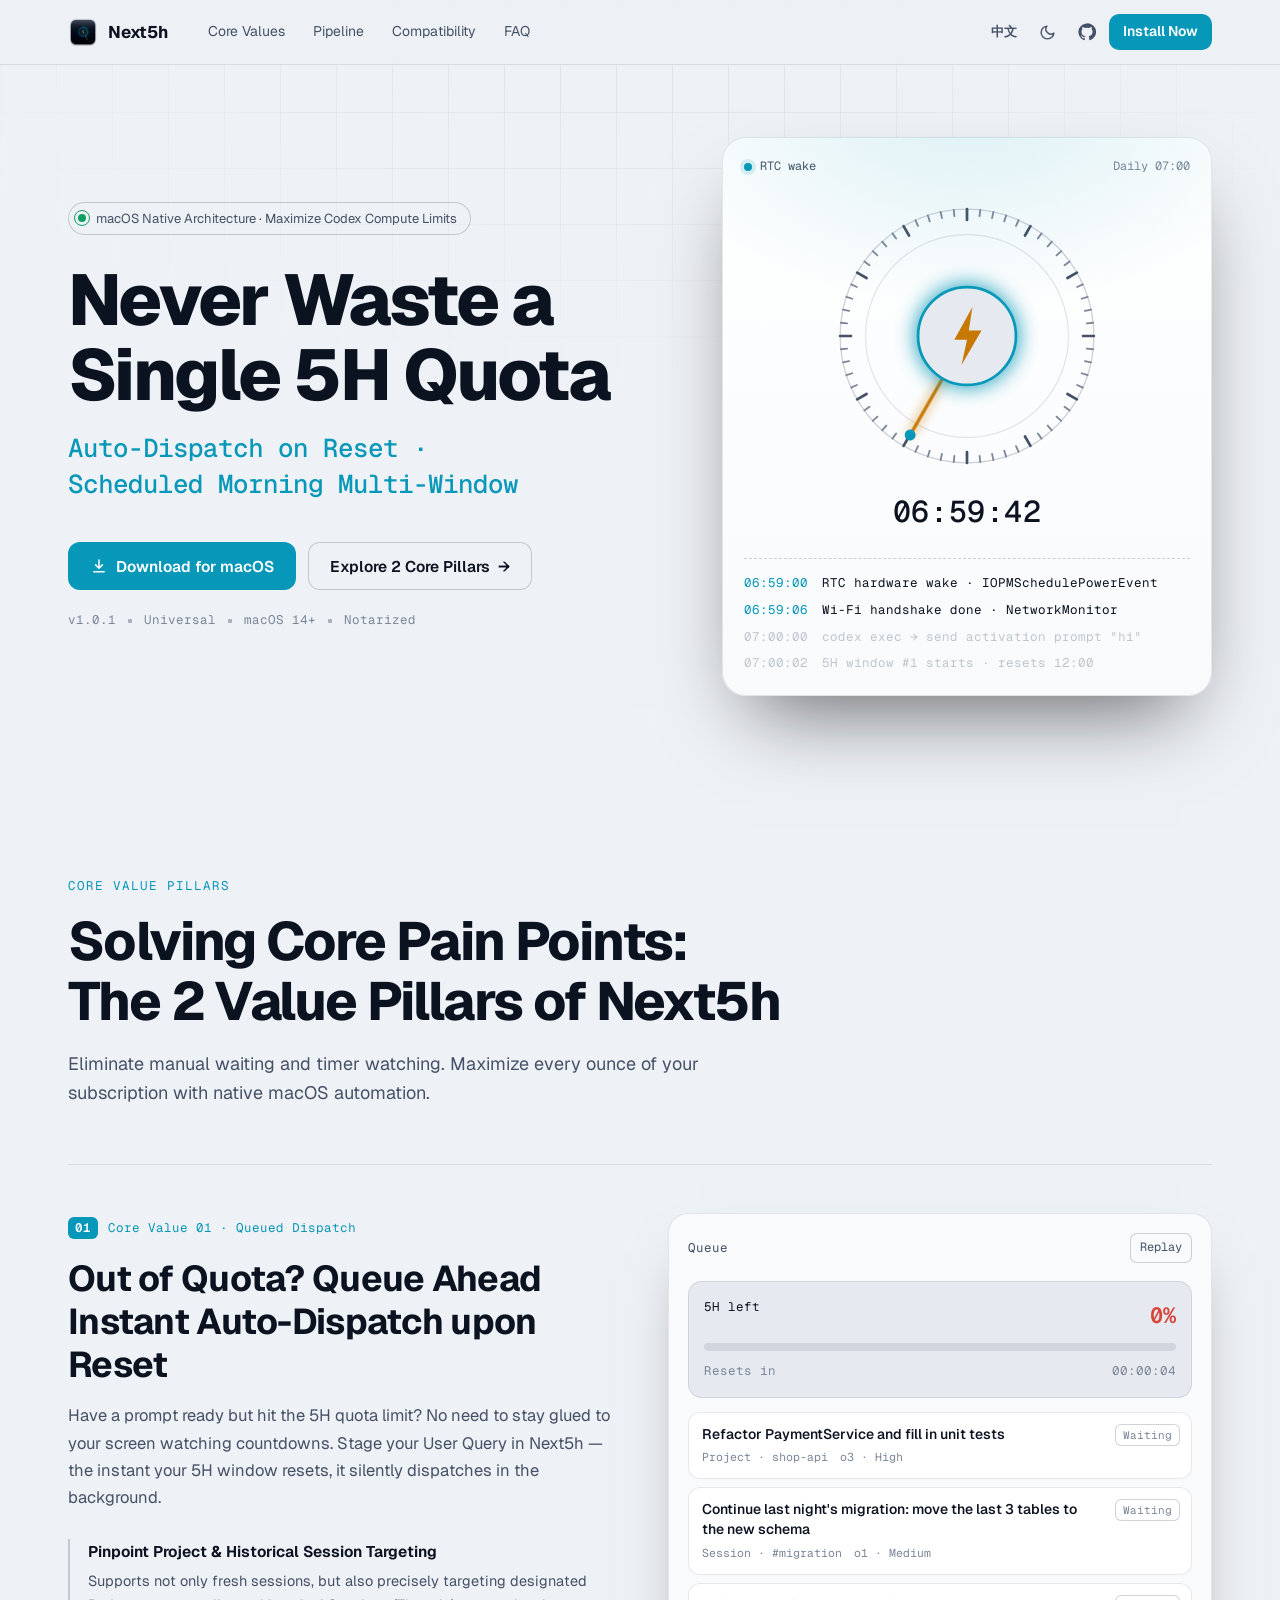
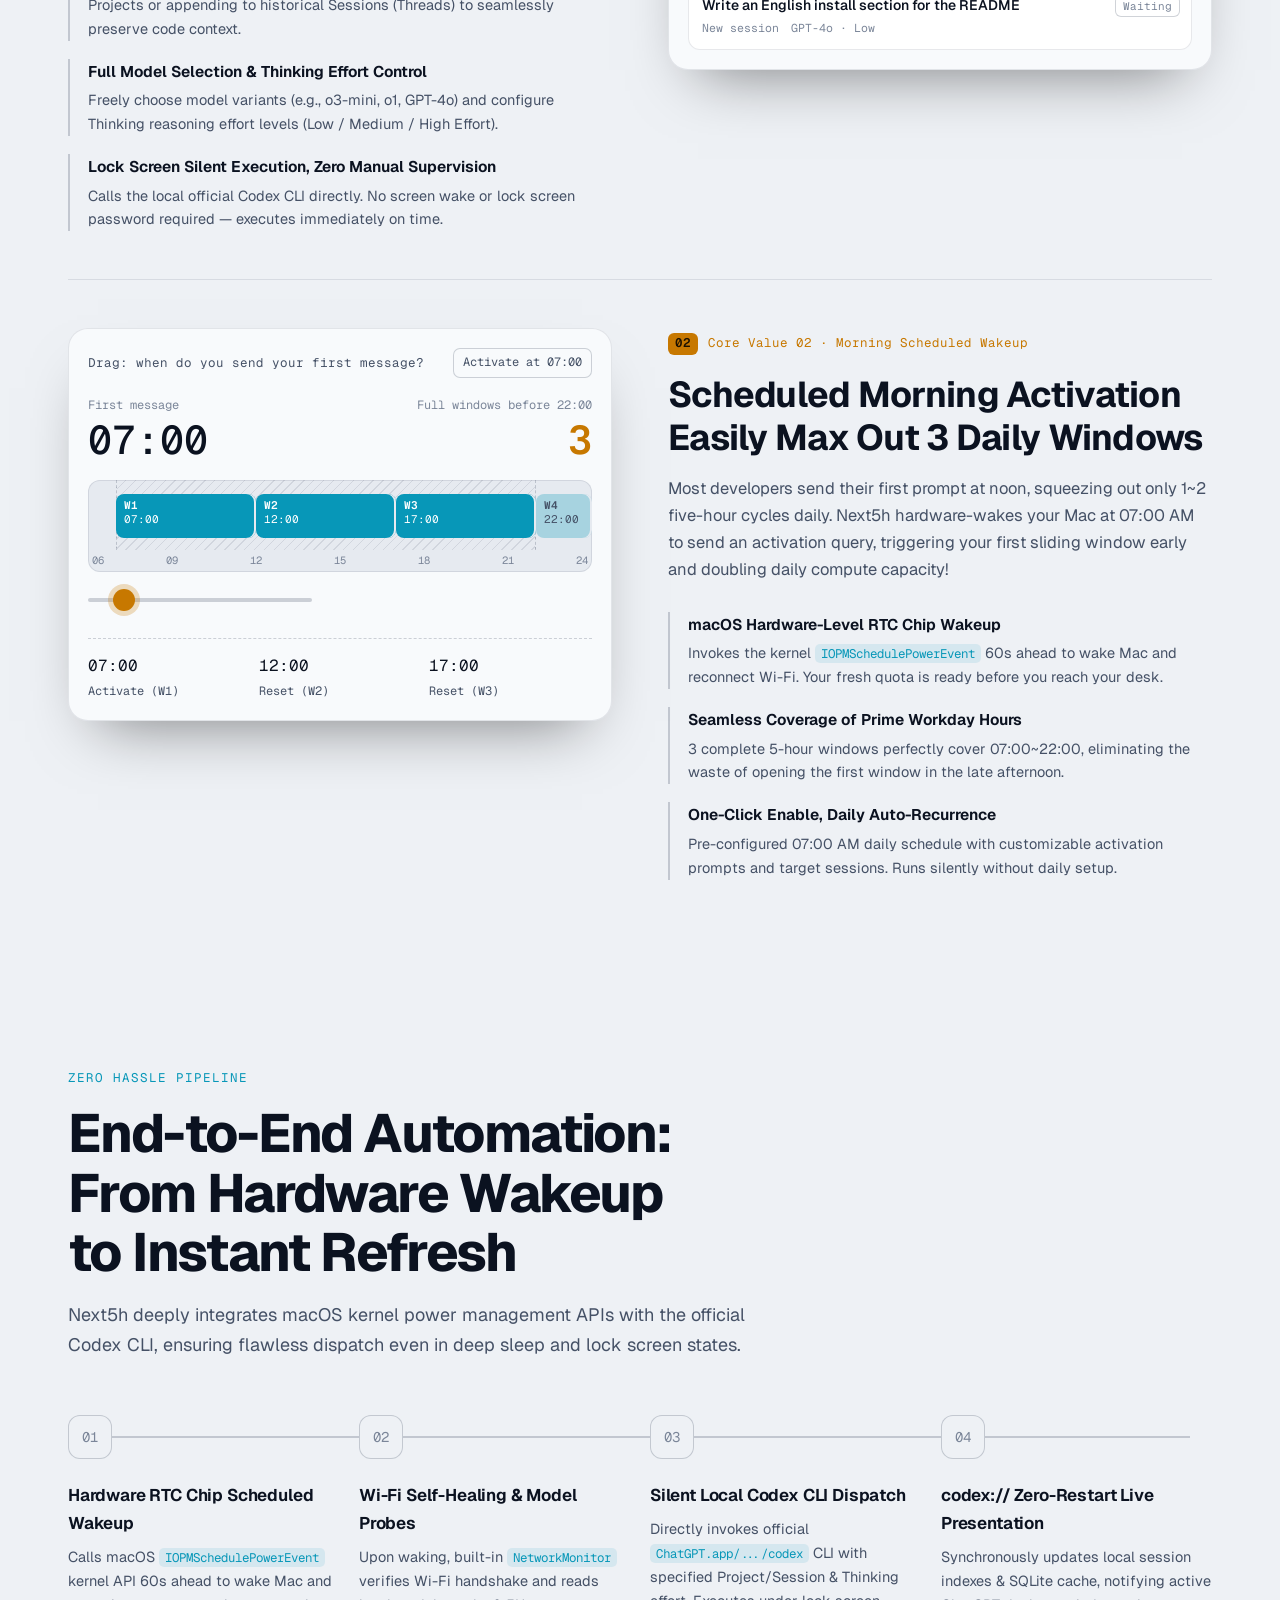
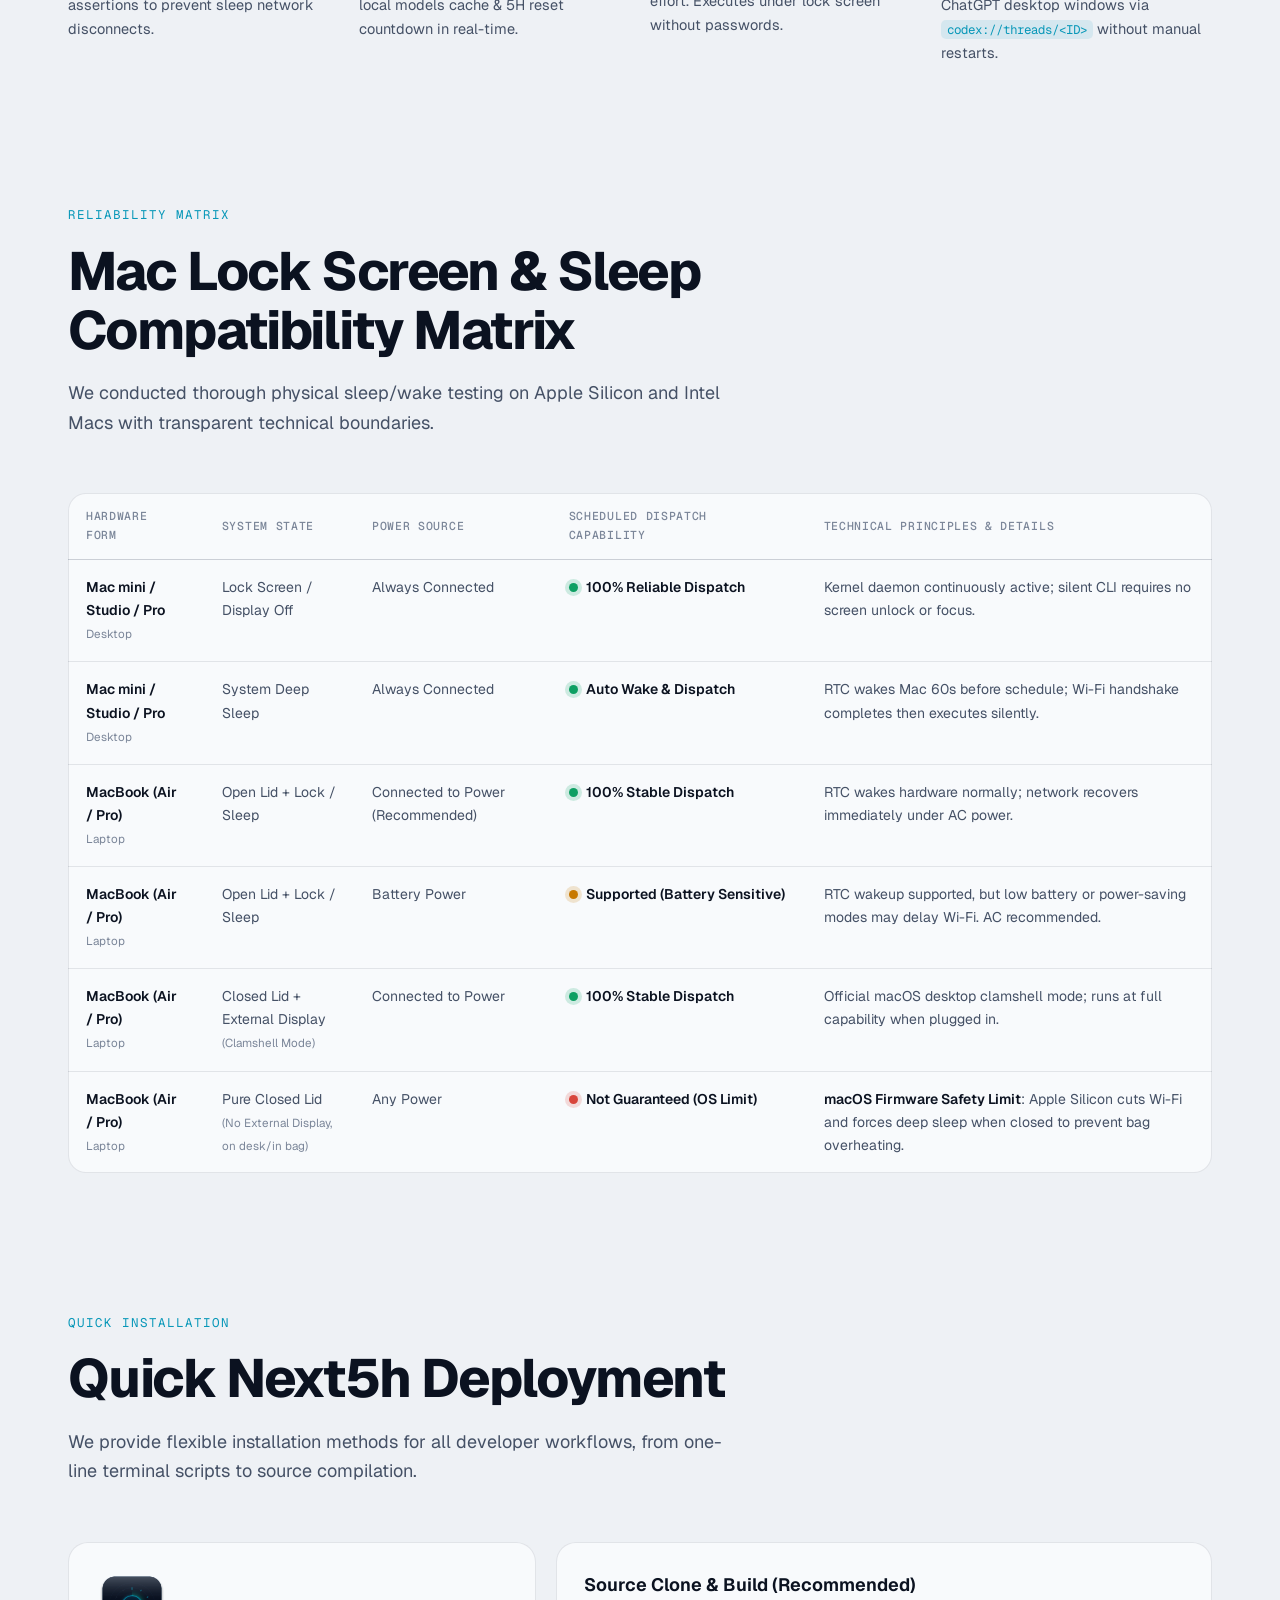
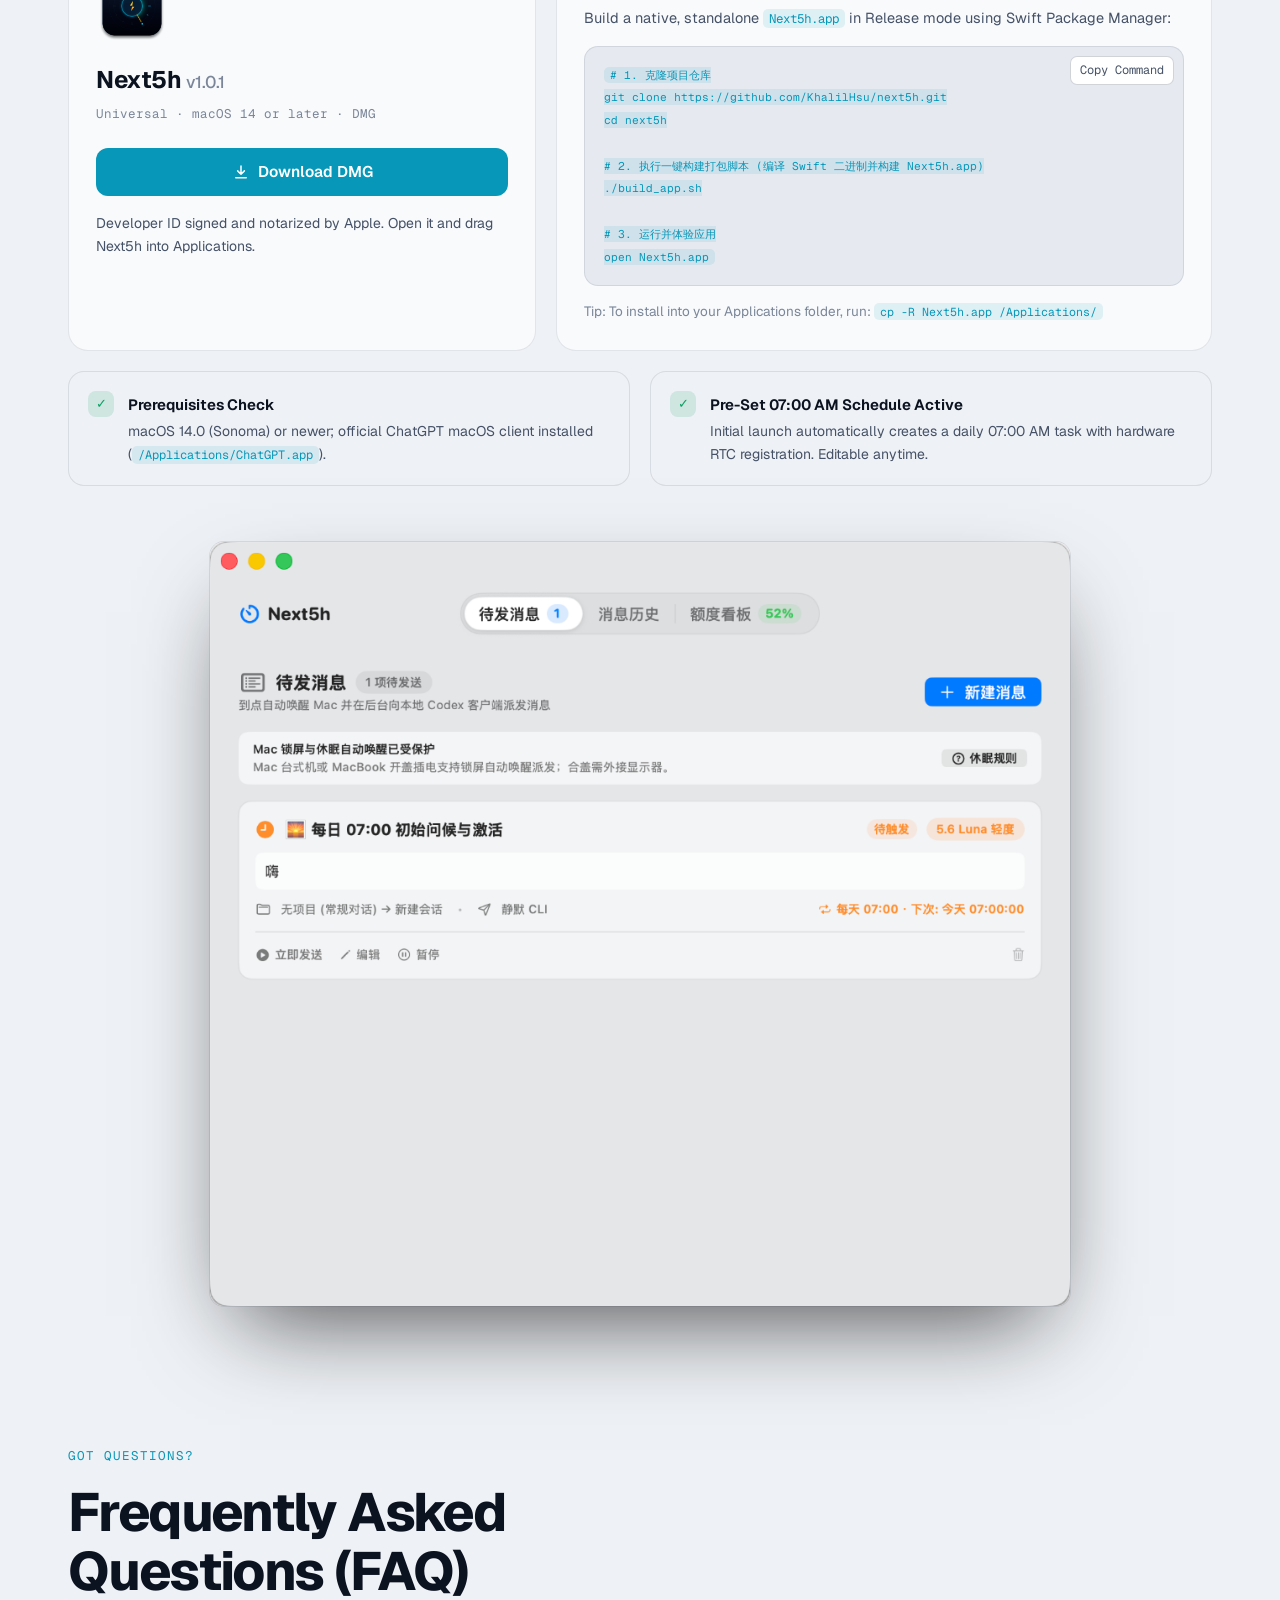
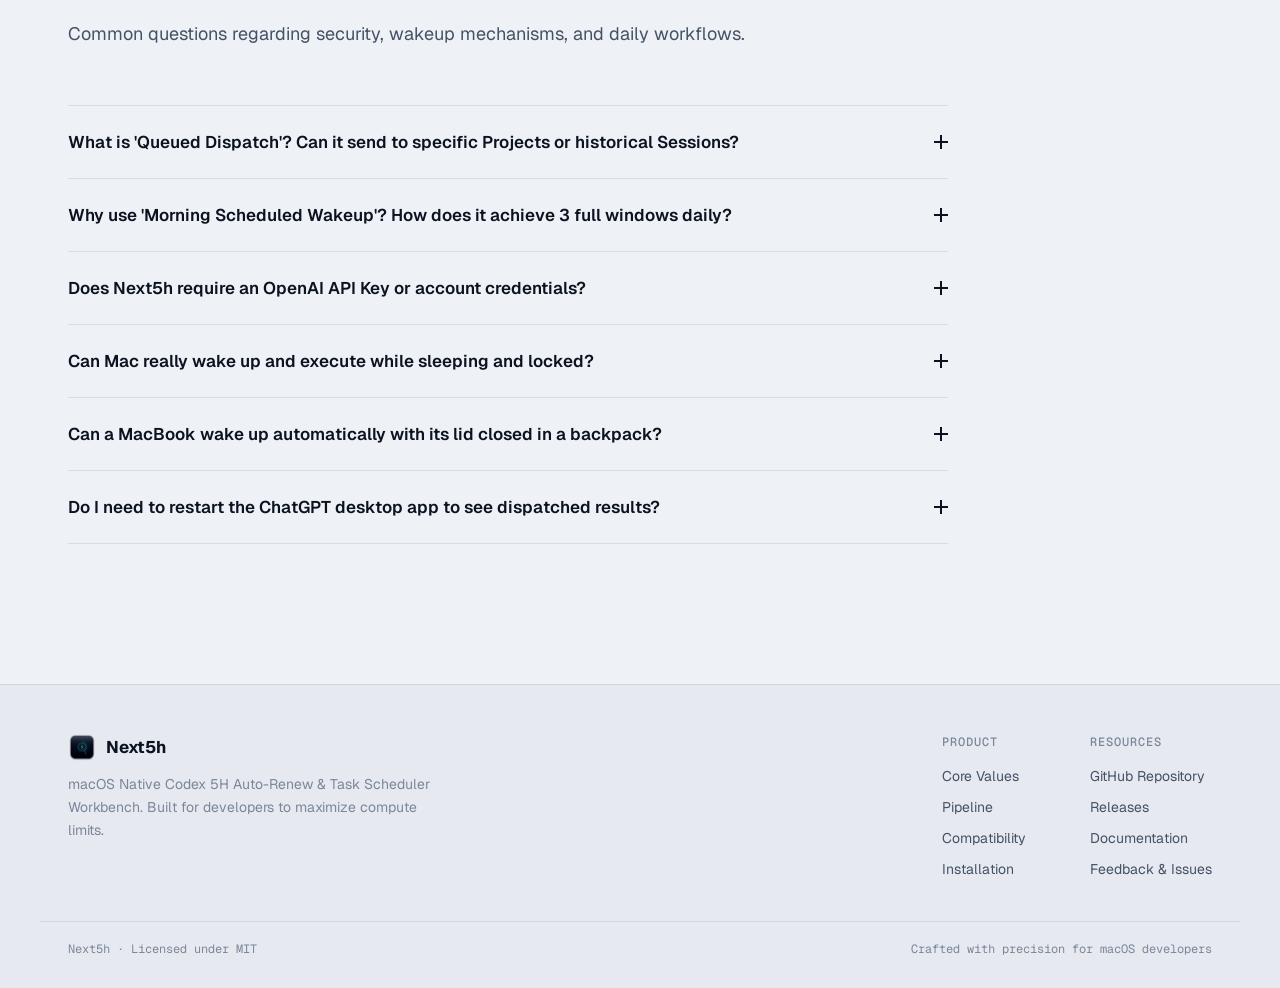
==== commit 059fc332: "Link the v1.0.1 DMG" ====
--- a/index.html
+++ b/index.html
@@ -68,13 +68,13 @@
         <p class="pill"><span class="pulse" aria-hidden="true"></span><span data-i18n="hero.pill" data-strip>macOS 原生架构 · 榨干 Codex 算力极限</span></p>
         <h1 class="hero-title" data-i18n-html="hero.title">不要浪费任何一个 5H 额度<br><span class="hero-title-highlight">提前预定自动发送 · 清晨定时吃满窗口</span></h1>
         <div class="hero-ctas">
-          <a class="btn btn-cyan" href="https://github.com/KhalilHsu/next5h/releases/download/v1.0.0/Next5h-1.0.0.dmg" data-release-link>
+          <a class="btn btn-cyan" href="https://github.com/KhalilHsu/next5h/releases/download/v1.0.1/Next5h-1.0.1.dmg" data-release-link>
             <svg width="18" height="18" viewBox="0 0 24 24" fill="none" stroke="currentColor" stroke-width="2" stroke-linecap="round" stroke-linejoin="round"><path d="M12 4v11m0 0-4.5-4.5M12 15l4.5-4.5M5 19.5h14"/></svg>
             <span data-i18n="x.download">下载 macOS 版</span>
           </a>
           <a class="btn btn-ghost" href="#core-values"><span data-i18n="hero.ctaValues" data-strip>了解 2 大核心玩法 ➔</span><span aria-hidden="true">→</span></a>
         </div>
-        <p class="meta mono"><span data-release-version>v1.0.0</span><i></i><span>Universal</span><i></i><span>macOS 14+</span><i></i><span data-i18n="x.notarized">Apple 公证</span></p>
+        <p class="meta mono"><span data-release-version>v1.0.1</span><i></i><span>Universal</span><i></i><span>macOS 14+</span><i></i><span data-i18n="x.notarized">Apple 公证</span></p>
       </div>
 
       <!-- Wake sequence instrument -->
@@ -268,9 +268,9 @@
       <div class="install">
         <div class="dl">
           <img src="assets/app-icon.png" alt="" width="72" height="72">
-          <p class="dl-name">Next5h <span data-release-version>v1.0.0</span></p>
+          <p class="dl-name">Next5h <span data-release-version>v1.0.1</span></p>
           <p class="dl-meta mono"><span data-i18n="x.dlMeta">Universal · macOS 14 及以上</span> · <span data-release-size>DMG</span></p>
-          <a class="btn btn-cyan" href="https://github.com/KhalilHsu/next5h/releases/download/v1.0.0/Next5h-1.0.0.dmg" data-release-link>
+          <a class="btn btn-cyan" href="https://github.com/KhalilHsu/next5h/releases/download/v1.0.1/Next5h-1.0.1.dmg" data-release-link>
             <svg width="18" height="18" viewBox="0 0 24 24" fill="none" stroke="currentColor" stroke-width="2" stroke-linecap="round" stroke-linejoin="round"><path d="M12 4v11m0 0-4.5-4.5M12 15l4.5-4.5M5 19.5h14"/></svg>
             <span data-i18n="x.dlBtn">下载 DMG</span>
           </a>
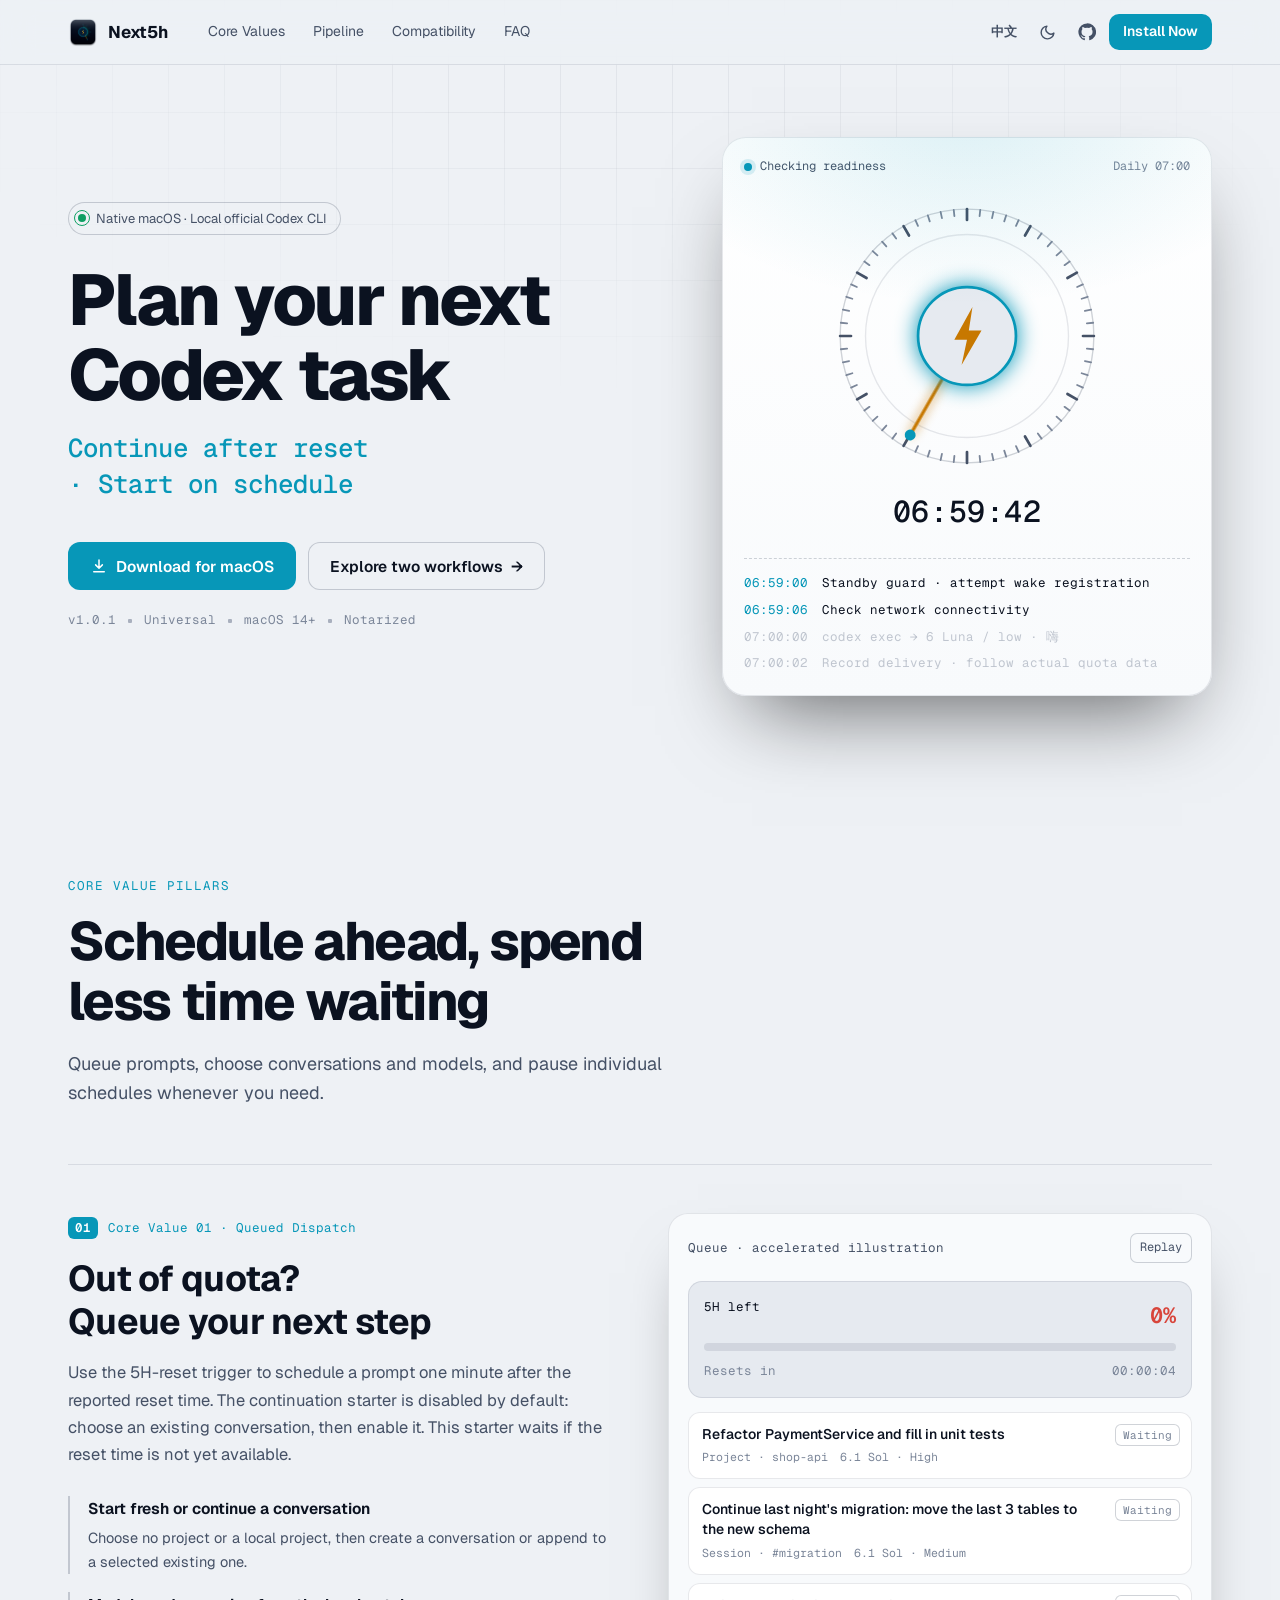
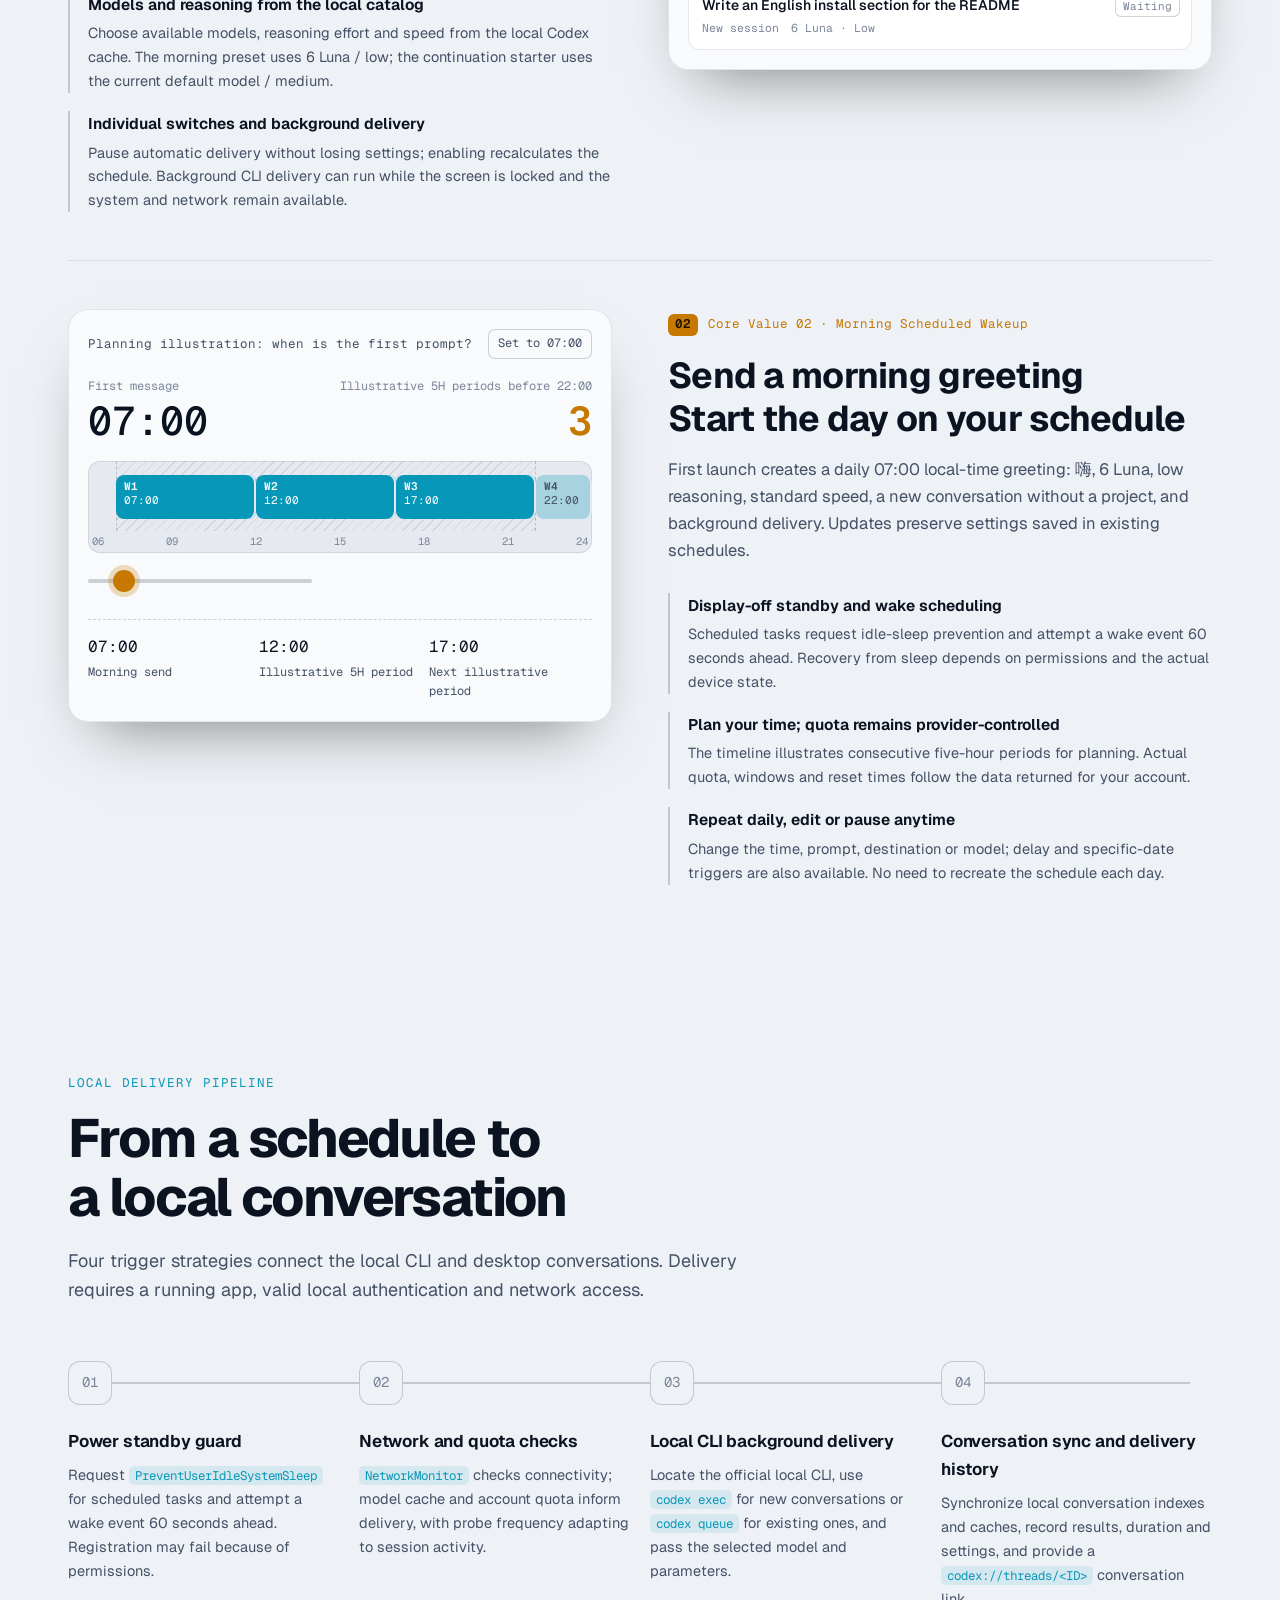
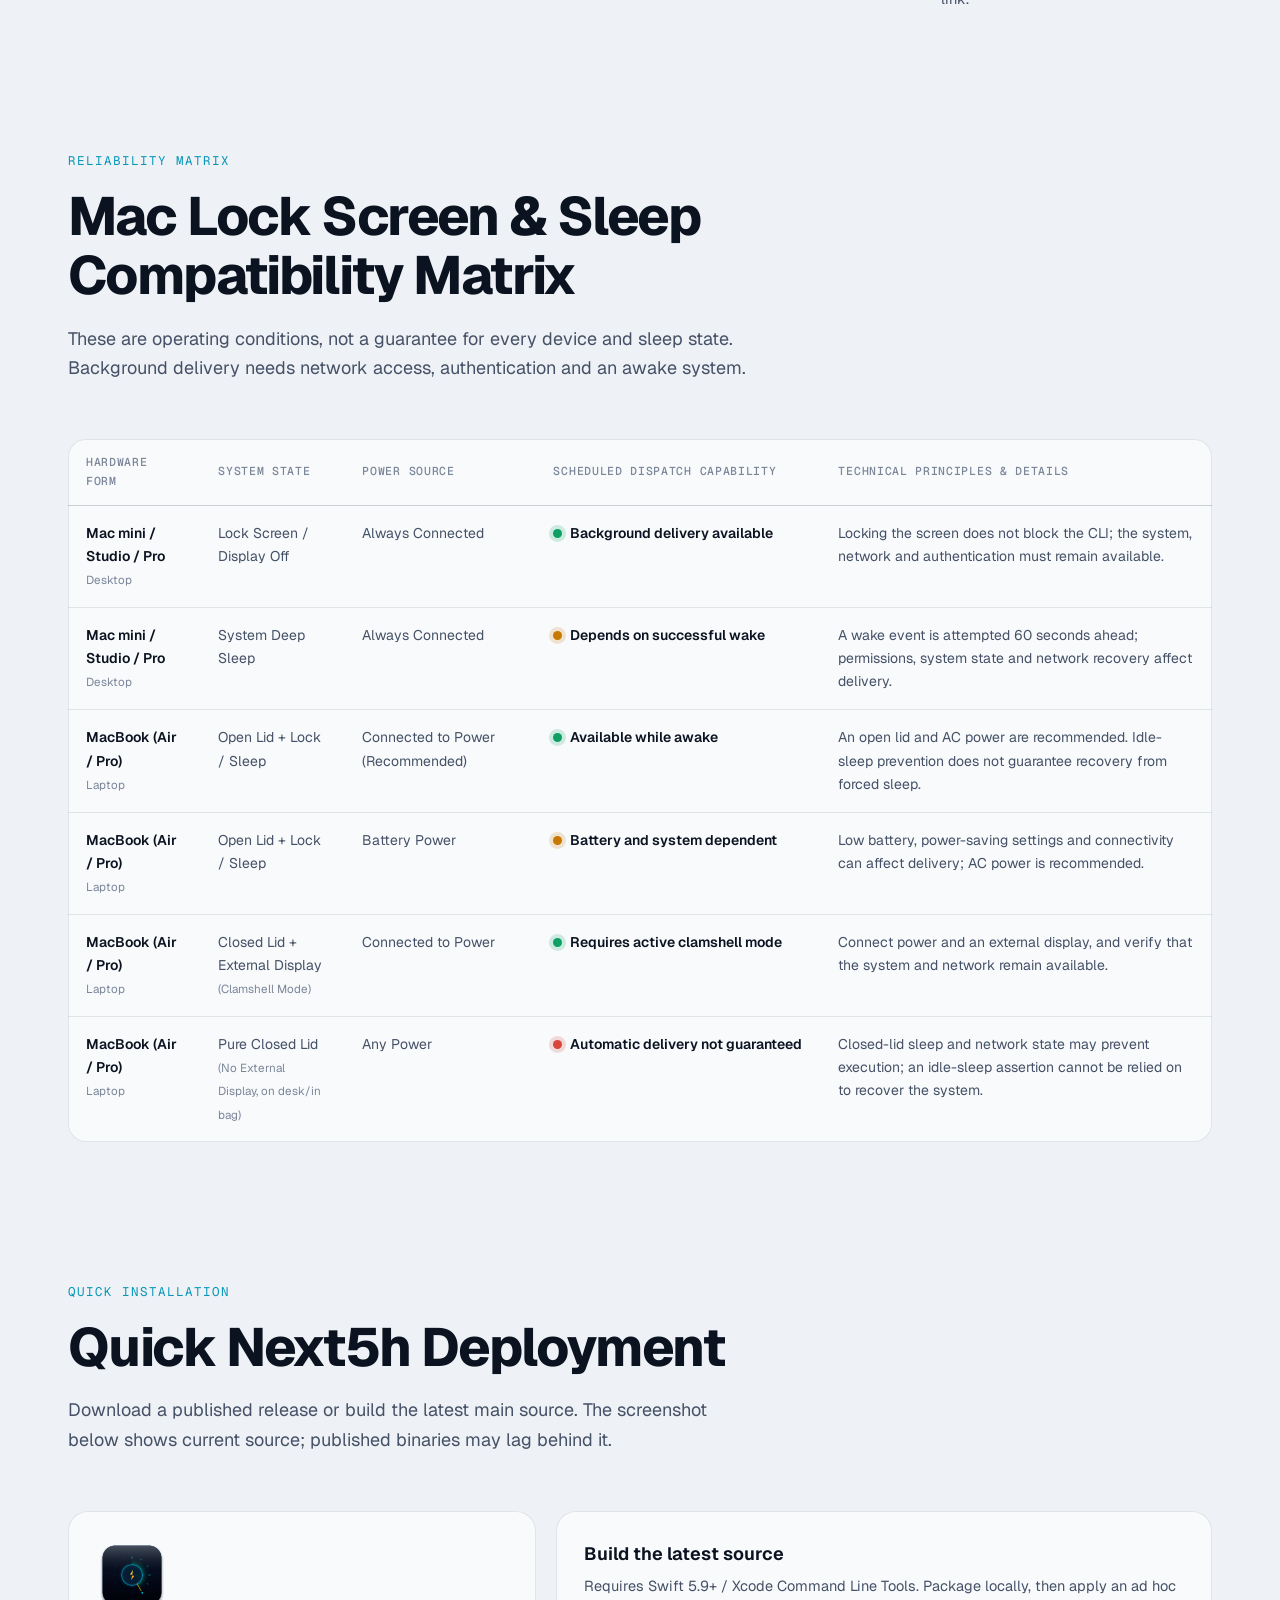
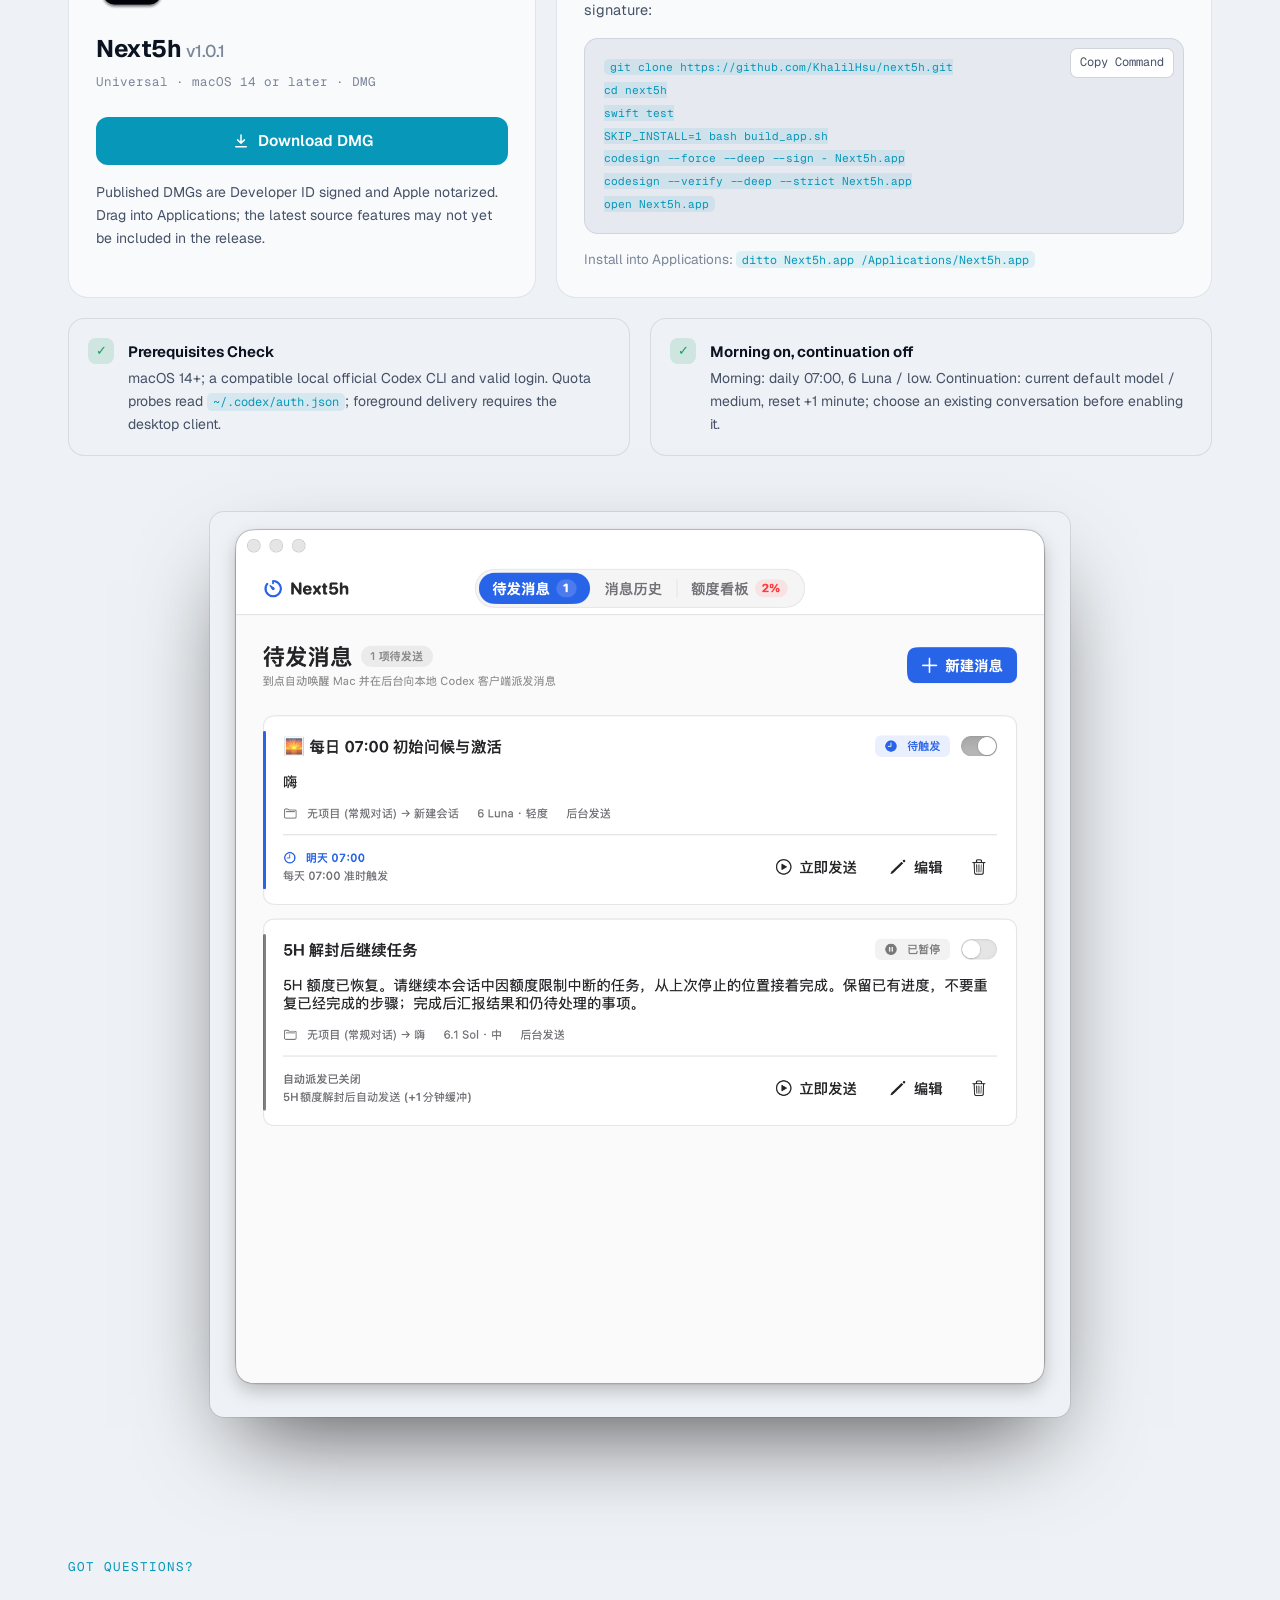
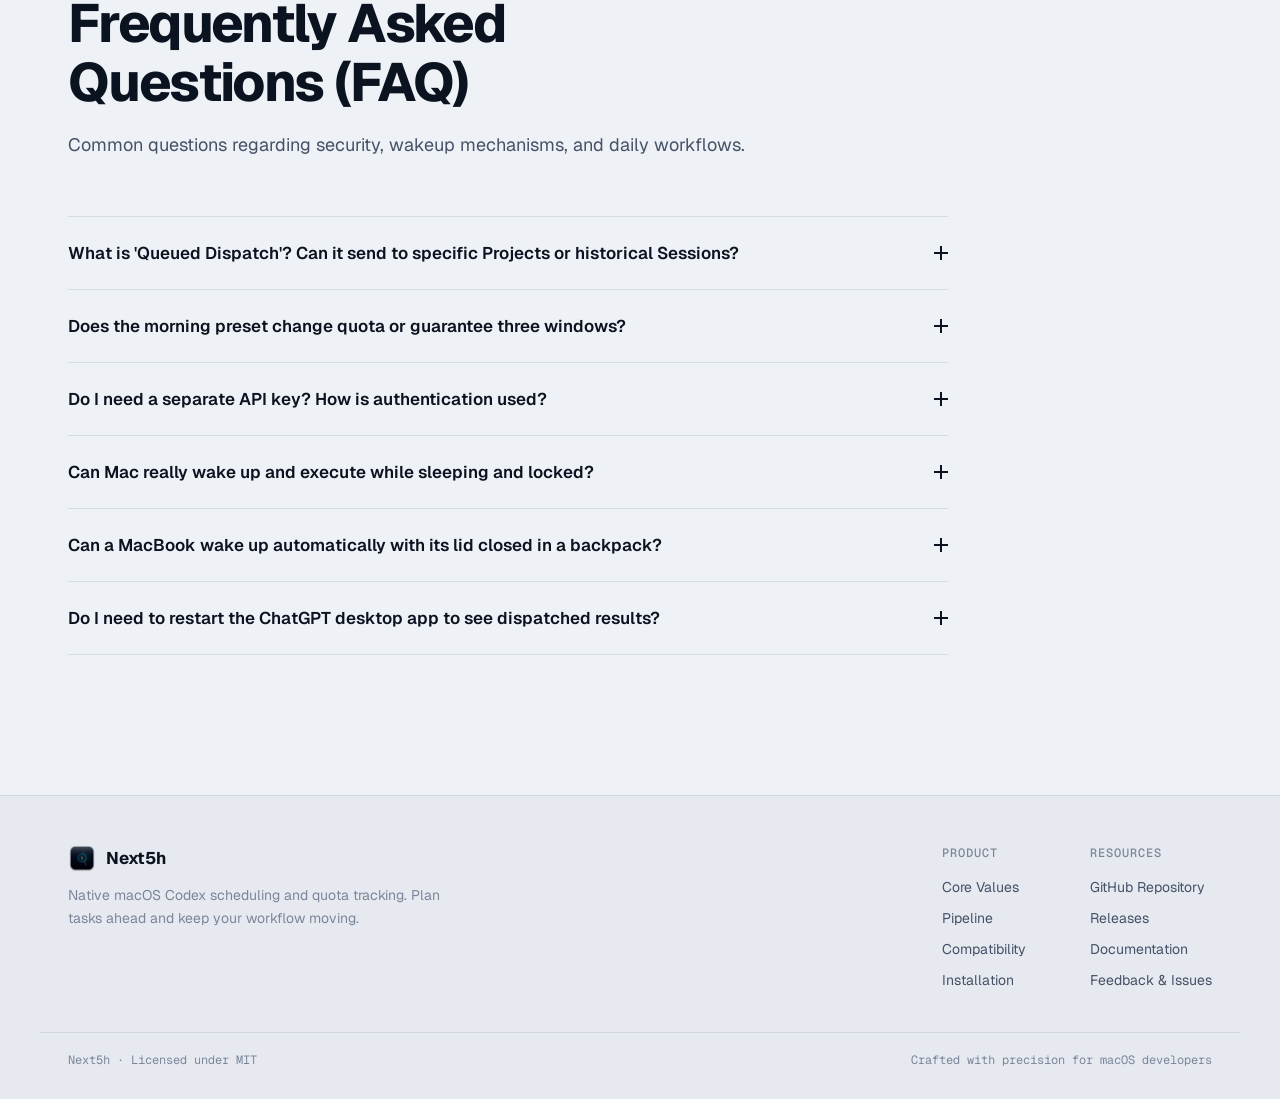
==== commit 244c9665: "docs(site): refresh screenshot and align bilingual copy with current app" ====
--- a/index.html
+++ b/index.html
@@ -3,14 +3,14 @@
 <head>
   <meta charset="UTF-8">
   <meta name="viewport" content="width=device-width, initial-scale=1.0">
-  <title>Next5h - macOS 原生 Codex 额度预定与清晨定时激活工作台</title>
-  <meta name="description" content="为 macOS 开发者量身打造的 Codex 5H 窗口自动续航与任务排定工作台。夜间到期硬件唤醒 Mac，通过本地官方 Codex CLI 静默派发任务。">
+  <title>Next5h - macOS 原生 Codex 消息排定与额度看板</title>
+  <meta name="description" content="排定 Codex 消息、在 5H 额度恢复后继续已有会话，查看额度和派发历史。支持独立开关与晨间 6 Luna / low 预置。">
   <meta name="theme-color" content="#06080c">
   <link rel="canonical" href="https://khalilhsu.github.io/next5h/">
   <meta property="og:type" content="website">
   <meta property="og:url" content="https://khalilhsu.github.io/next5h/">
-  <meta property="og:title" content="Next5h — Codex 5H auto-renew & scheduler for macOS">
-  <meta property="og:description" content="Hardware-wakes your Mac on schedule and dispatches queued prompts through the local official Codex CLI the moment your 5H window resets.">
+  <meta property="og:title" content="Next5h - Native Codex Scheduling & Quota Dashboard for macOS">
+  <meta property="og:description" content="Schedule Codex prompts, continue existing conversations after a 5H reset, and track quota and delivery history. Includes per-schedule switches and a 6 Luna / low morning preset.">
   <meta property="og:image" content="https://khalilhsu.github.io/next5h/assets/og-icon.png">
   <meta name="twitter:card" content="summary">
   <link rel="icon" type="image/png" href="assets/app-icon.png">
@@ -18,8 +18,8 @@
   <link rel="preconnect" href="https://fonts.googleapis.com">
   <link rel="preconnect" href="https://fonts.gstatic.com" crossorigin>
   <link href="https://fonts.googleapis.com/css2?family=Geist:wght@400;500;600;700;800&family=Geist+Mono:wght@400;500;600&display=swap" rel="stylesheet">
-  <link rel="stylesheet" href="css/style.css?v=20">
-  <script src="js/i18n.js?v=20"></script>
+  <link rel="stylesheet" href="css/style.css?v=21">
+  <script src="js/i18n.js?v=21"></script>
   <script>
     (function () {
       var theme = null;
@@ -65,14 +65,14 @@
     <!-- Hero -->
     <section class="hero wrap">
       <div class="hero-copy">
-        <p class="pill"><span class="pulse" aria-hidden="true"></span><span data-i18n="hero.pill" data-strip>macOS 原生架构 · 榨干 Codex 算力极限</span></p>
-        <h1 class="hero-title" data-i18n-html="hero.title">不要浪费任何一个 5H 额度<br><span class="hero-title-highlight">提前预定自动发送 · 清晨定时吃满窗口</span></h1>
+        <p class="pill"><span class="pulse" aria-hidden="true"></span><span data-i18n="hero.pill" data-strip>macOS 原生 · 本地官方 Codex CLI</span></p>
+        <h1 class="hero-title" data-i18n-html="hero.title">把下一步任务提前安排好<br><span class="hero-title-highlight">额度恢复后继续 · 每天按时开始</span></h1>
         <div class="hero-ctas">
           <a class="btn btn-cyan" href="https://github.com/KhalilHsu/next5h/releases/download/v1.0.1/Next5h-1.0.1.dmg" data-release-link>
             <svg width="18" height="18" viewBox="0 0 24 24" fill="none" stroke="currentColor" stroke-width="2" stroke-linecap="round" stroke-linejoin="round"><path d="M12 4v11m0 0-4.5-4.5M12 15l4.5-4.5M5 19.5h14"/></svg>
             <span data-i18n="x.download">下载 macOS 版</span>
           </a>
-          <a class="btn btn-ghost" href="#core-values"><span data-i18n="hero.ctaValues" data-strip>了解 2 大核心玩法 ➔</span><span aria-hidden="true">→</span></a>
+          <a class="btn btn-ghost" href="#core-values"><span data-i18n="hero.ctaValues" data-strip>了解两种使用方式</span><span aria-hidden="true">→</span></a>
         </div>
         <p class="meta mono"><span data-release-version>v1.0.1</span><i></i><span>Universal</span><i></i><span>macOS 14+</span><i></i><span data-i18n="x.notarized">Apple 公证</span></p>
       </div>
@@ -80,7 +80,7 @@
       <!-- Wake sequence instrument -->
       <div class="instrument" id="instrument" aria-label="Wake and dispatch sequence">
         <div class="ins-top mono">
-          <span class="ins-state" id="ins-state"><i></i><span id="ins-state-text">休眠中</span></span>
+          <span class="ins-state" id="ins-state"><i></i><span id="ins-state-text">待命中</span></span>
           <span class="ins-day" data-i18n="x.daily">每日 07:00</span>
         </div>
         <div class="dial">
@@ -103,10 +103,10 @@
           <div class="clock mono" id="clock">06:58:40</div>
         </div>
         <ol class="seq mono" id="seq">
-          <li data-at="06:59:00"><span class="t">06:59:00</span><span data-i18n="x.seq1">RTC 硬件唤醒 · IOPMSchedulePowerEvent</span></li>
-          <li data-at="06:59:06"><span class="t">06:59:06</span><span data-i18n="x.seq2">Wi-Fi 握手完成 · NetworkMonitor</span></li>
-          <li data-at="07:00:00"><span class="t">07:00:00</span><span data-i18n="x.seq3">codex exec → 发送激活消息「嗨」</span></li>
-          <li data-at="07:00:02"><span class="t">07:00:02</span><span data-i18n="x.seq4">5H 窗口 #1 开始 · 12:00 重置</span></li>
+          <li data-at="06:59:00"><span class="t">06:59:00</span><span data-i18n="x.seq1">待命守护 · 尝试注册唤醒</span></li>
+          <li data-at="06:59:06"><span class="t">06:59:06</span><span data-i18n="x.seq2">检查网络连接</span></li>
+          <li data-at="07:00:00"><span class="t">07:00:00</span><span data-i18n="x.seq3">codex exec → 6 Luna / low ·「嗨」</span></li>
+          <li data-at="07:00:02"><span class="t">07:00:02</span><span data-i18n="x.seq4">记录派发结果 · 以实际额度为准</span></li>
         </ol>
       </div>
     </section>
@@ -115,26 +115,26 @@
     <section class="section wrap" id="core-values">
       <header class="sec-head">
         <p class="tag mono" data-i18n="core.tag">Core Value Pillars</p>
-        <h2 class="h2" data-i18n="core.title">解决核心痛点：Next5h 的两大核心价值</h2>
-        <p class="sec-desc" data-i18n="core.desc">无需人工值守与死等倒计时，通过原生自动化让每一分订阅价值发挥到极致。</p>
+        <h2 class="h2" data-i18n="core.title">提前排定任务，减少等待</h2>
+        <p class="sec-desc" data-i18n="core.desc">预定消息、选择会话与模型，并随时关闭某一项自动派发。</p>
       </header>
 
       <!-- Pillar 1 -->
       <article class="pillar">
         <div class="pillar-copy">
           <p class="badge badge-cyan mono"><span>01</span><span data-i18n="pillar1.badge" data-strip>⚡️ 核心价值 01 · 预定发送</span></p>
-          <h3 class="pillar-title" data-i18n-html="pillar1.title">当前无额度？提前排队预定<br>解封秒级自动发送</h3>
-          <p class="pillar-sum" data-i18n="pillar1.summary">构思好了 Prompt 却遇到 5H 额度耗尽？无需守在电脑前死等倒计时。在 Next5h 中随时录入 User Query 加入队列，窗口一旦解封，后台立即静默自动派发。</p>
+          <h3 class="pillar-title" data-i18n-html="pillar1.title">当前额度已耗尽？<br>排定恢复后的下一步</h3>
+          <p class="pillar-sum" data-i18n="pillar1.summary">选择「5H 解封后」即可按官方重置时间加 1 分钟缓冲排定消息。内置「继续任务」预置默认关闭：先选中要继续的已有会话，再开启。尚未获取重置时间时，该预置会等待额度数据。</p>
           <ul class="items">
-            <li><strong data-i18n="pillar1.item1.title">精准指定 Project 与历史 Session</strong><p data-i18n="pillar1.item1.desc">不仅支持新立独立会话，更可精确发送到指定项目 (Project) 或追加到历史 Session (Thread)，无缝继承工程上下文。</p></li>
-            <li><strong data-i18n="pillar1.item2.title">自由选择模型与 Thinking (推理) 强度</strong><p data-i18n="pillar1.item2.desc">支持自由指定模型种类（如 o3-mini、o1、GPT-4o），并自定义 Thinking 推理强度等级 (Low / Medium / High Effort)。</p></li>
-            <li><strong data-i18n="pillar1.item3.title">锁屏静默执行，零人工值守</strong><p data-i18n="pillar1.item3.desc">直接调用本地官方 Codex CLI，无需亮屏与输入锁屏密码，到点即发，绝不浪费 1 秒钟可用额度。</p></li>
+            <li><strong data-i18n="pillar1.item1.title">新建会话或继续已有上下文</strong><p data-i18n="pillar1.item1.desc">支持无项目和本地项目；可新建会话，也可把消息追加到指定的已有会话。</p></li>
+            <li><strong data-i18n="pillar1.item2.title">模型与推理参数跟随本地目录</strong><p data-i18n="pillar1.item2.desc">从本地 Codex 模型缓存读取可用模型及推理强度、速度选项。晨间预置使用 6 Luna / low；续任务预置使用当前默认模型 / medium。</p></li>
+            <li><strong data-i18n="pillar1.item3.title">独立开关与后台派发</strong><p data-i18n="pillar1.item3.desc">关闭开关保留内容和参数，重新开启会重算执行时间。后台 CLI 可在锁屏、系统仍运行且网络可用时发送。</p></li>
           </ul>
         </div>
 
         <div class="widget queue" id="queue">
           <div class="w-head">
-            <span class="mono" data-i18n="x.qTitle">待发队列</span>
+            <span class="mono" data-i18n="x.qTitle">待发队列 · 压缩时间演示</span>
             <button type="button" class="replay mono" id="queue-replay" data-i18n="x.replay">重播</button>
           </div>
           <div class="quota">
@@ -151,17 +151,17 @@
           <ul class="q-list" id="q-list">
             <li>
               <p class="q-prompt" data-i18n="x.q1">重构 PaymentService，并补齐单元测试</p>
-              <p class="q-meta mono"><span>Project · shop-api</span><span>o3 · High</span></p>
+              <p class="q-meta mono"><span>Project · shop-api</span><span>6.1 Sol · High</span></p>
               <span class="q-state mono" data-i18n="x.qWaiting">等待解封</span>
             </li>
             <li>
               <p class="q-prompt" data-i18n="x.q2">继续昨晚的迁移：把剩余 3 个表切到新 schema</p>
-              <p class="q-meta mono"><span>Session · #migration</span><span>o1 · Medium</span></p>
+              <p class="q-meta mono"><span>Session · #migration</span><span>6.1 Sol · Medium</span></p>
               <span class="q-state mono" data-i18n="x.qWaiting">等待解封</span>
             </li>
             <li>
               <p class="q-prompt" data-i18n="x.q3">为 README 写一段英文安装说明</p>
-              <p class="q-meta mono"><span data-i18n="x.qNew">新建会话</span><span>GPT-4o · Low</span></p>
+              <p class="q-meta mono"><span data-i18n="x.qNew">新建会话</span><span>6 Luna · Low</span></p>
               <span class="q-state mono" data-i18n="x.qWaiting">等待解封</span>
             </li>
           </ul>
@@ -172,19 +172,19 @@
       <article class="pillar pillar-flip">
         <div class="pillar-copy">
           <p class="badge badge-amber mono"><span>02</span><span data-i18n="pillar2.badge" data-strip>⏰ 核心价值 02 · 清晨定时激活</span></p>
-          <h3 class="pillar-title" data-i18n-html="pillar2.title">清晨定时发送“激活对话”<br>白天稳稳吃满 3 个窗口</h3>
-          <p class="pillar-sum" data-i18n="pillar2.summary">普通用户中午才开工，一天只能消耗 1~2 个 5 小时周期。Next5h 在清晨 07:00 通过硬件 RTC 唤醒 Mac 并发送一条激活消息，提前触发首个滑动窗口计时，全天算力直接翻倍！</p>
+          <h3 class="pillar-title" data-i18n-html="pillar2.title">清晨先发一条问候<br>按你的节奏开始一天</h3>
+          <p class="pillar-sum" data-i18n="pillar2.summary">首次启动预置每日本地时间 07:00 的「嗨」，使用 6 Luna、低推理强度、标准速度，无项目新建会话并在后台发送。已有任务升级后保留保存的配置。</p>
           <ul class="items">
-            <li><strong data-i18n="pillar2.item1.title">macOS 硬件级 RTC 芯片唤醒</strong><p data-i18n-html="pillar2.item1.desc">到点前 60s 调用内核 <code>IOPMSchedulePowerEvent</code> 叫醒电脑并恢复 Wi-Fi，早上到工位时第 1 轮额度早已就绪。</p></li>
-            <li><strong data-i18n="pillar2.item2.title">全天黄金工作时间无缝覆盖</strong><p data-i18n="pillar2.item2.desc">3 个完整 5 小时窗口完美覆盖 07:00~22:00，告别下午才开启第 1 个窗口的巨大浪费，榨干每一分算力。</p></li>
-            <li><strong data-i18n="pillar2.item3.title">一键开启，每天自动循环</strong><p data-i18n="pillar2.item3.desc">预置每天 07:00 执行规则，支持自定义激活 Prompt 与目标会话，静默运行无需每天重复设置。</p></li>
+            <li><strong data-i18n="pillar2.item1.title">息屏待命与唤醒尝试</strong><p data-i18n-html="pillar2.item1.desc">有已排定任务时申请防空闲休眠，并尝试提前 60 秒注册唤醒事件。深度休眠唤醒取决于系统权限和实际设备状态。</p></li>
+            <li><strong data-i18n="pillar2.item2.title">按时间安排，不改变官方额度</strong><p data-i18n="pillar2.item2.desc">右侧时间轴演示连续 5 小时的时间分段，仅作排程示意。实际额度、窗口和重置时间以账号返回的数据为准。</p></li>
+            <li><strong data-i18n="pillar2.item3.title">每天循环，随时修改或关闭</strong><p data-i18n="pillar2.item3.desc">支持改时间、内容、目标和模型；也可选择延时或指定日期时间。无需每天重复创建。</p></li>
           </ul>
         </div>
 
         <div class="widget day" id="day">
           <div class="w-head">
-            <span class="mono" data-i18n="x.dTitle">拖动：今天第一条消息几点发？</span>
-            <button type="button" class="replay mono" id="day-reset" data-i18n="x.dReset">用 07:00 激活</button>
+            <span class="mono" data-i18n="x.dTitle">排程示意：第一条消息何时发送？</span>
+            <button type="button" class="replay mono" id="day-reset" data-i18n="x.dReset">设为 07:00</button>
           </div>
           <div class="day-read">
             <div>
@@ -192,7 +192,7 @@
               <output class="day-time mono" id="day-time">07:00</output>
             </div>
             <div class="day-count">
-              <span class="mono dim" data-i18n="x.dCount">22:00 前可用满的窗口</span>
+              <span class="mono dim" data-i18n="x.dCount">22:00 前的完整 5H 分段（示意）</span>
               <output class="day-num mono" id="day-num">3</output>
             </div>
           </div>
@@ -205,9 +205,9 @@
           </div>
           <input type="range" class="day-slider" id="day-slider" min="6" max="14" step="0.5" value="7" aria-labelledby="day-time">
           <ol class="slots mono">
-            <li><span data-i18n="pillar2.slot1.time">07:00</span><span data-i18n="pillar2.slot1.label" data-strip>⚡️ 首窗激活</span></li>
-            <li><span data-i18n="pillar2.slot2.time">12:00</span><span data-i18n="pillar2.slot2.label" data-strip>🔄 满血重置</span></li>
-            <li><span data-i18n="pillar2.slot3.time">17:00</span><span data-i18n="pillar2.slot3.label" data-strip>🚀 再次重置</span></li>
+            <li><span data-i18n="pillar2.slot1.time">07:00</span><span data-i18n="pillar2.slot1.label" data-strip>晨间发送</span></li>
+            <li><span data-i18n="pillar2.slot2.time">12:00</span><span data-i18n="pillar2.slot2.label" data-strip>5H 时间分段示意</span></li>
+            <li><span data-i18n="pillar2.slot3.time">17:00</span><span data-i18n="pillar2.slot3.label" data-strip>下一分段示意</span></li>
           </ol>
         </div>
       </article>
@@ -216,15 +216,15 @@
     <!-- Pipeline -->
     <section class="section wrap" id="pipeline">
       <header class="sec-head">
-        <p class="tag mono" data-i18n="pipe.tag">Zero Hassle Pipeline</p>
-        <h2 class="h2" data-i18n="pipe.title">全链路自动化：从硬件唤醒到无感刷新</h2>
-        <p class="sec-desc" data-i18n="pipe.desc">Next5h 深度整合 macOS 底层电源管理接口与官方 Codex CLI，让任务派发在深睡与锁屏状态下也能完美完成。</p>
+        <p class="tag mono" data-i18n="pipe.tag">Local Delivery Pipeline</p>
+        <h2 class="h2" data-i18n="pipe.title">从排程到本地会话</h2>
+        <p class="sec-desc" data-i18n="pipe.desc">四种触发策略连接本地 CLI 与桌面会话；执行仍需要应用运行、认证有效和网络可用。</p>
       </header>
       <ol class="circuit" id="circuit">
-        <li class="node"><span class="node-no mono">01</span><h3 data-i18n="pipe.s1.title">硬件 RTC 芯片定时唤醒</h3><p data-i18n-html="pipe.s1.desc">调用 macOS <code class="tech-tag">IOPMSchedulePowerEvent</code> 内核接口，在任务到点前 60s 硬件叫醒 Mac，并申请电源守护阻止深睡断网。</p></li>
-        <li class="node"><span class="node-no mono">02</span><h3 data-i18n="pipe.s2.title">Wi-Fi 网络自愈与模型探针</h3><p data-i18n-html="pipe.s2.desc">唤醒后，内置 <code class="tech-tag">NetworkMonitor</code> 追踪网络握手，并实时读取官方模型缓存与 5H 额度重置倒计时。</p></li>
-        <li class="node"><span class="node-no mono">03</span><h3 data-i18n="pipe.s3.title">本地 Codex CLI 静默派发</h3><p data-i18n-html="pipe.s3.desc">直调官方 <code class="tech-tag">ChatGPT.app/.../codex</code> CLI，精准派发至指定 Project 或历史 Session，支持选模型与 Thinking 强度，锁屏免密执行。</p></li>
-        <li class="node"><span class="node-no mono">04</span><h3 data-i18n="pipe.s4.title">codex:// 免重启即时呈现</h3><p data-i18n-html="pipe.s4.desc">同步更新本地 session 会话索引与 SQLite 缓存，通过 <code class="tech-tag">codex://threads/&lt;ID&gt;</code> 深度协议让运行中的桌面端无感刷新。</p></li>
+        <li class="node"><span class="node-no mono">01</span><h3 data-i18n="pipe.s1.title">电源待命守护</h3><p data-i18n-html="pipe.s1.desc">为已排定任务申请 <code class="tech-tag">PreventUserIdleSystemSleep</code>；尝试提前 60 秒唤醒，注册可能因权限失败。</p></li>
+        <li class="node"><span class="node-no mono">02</span><h3 data-i18n="pipe.s2.title">网络与额度检查</h3><p data-i18n-html="pipe.s2.desc"><code class="tech-tag">NetworkMonitor</code> 检查网络；读取模型缓存和账号额度，根据会话活跃状态调整探测频率。</p></li>
+        <li class="node"><span class="node-no mono">03</span><h3 data-i18n="pipe.s3.title">本地 CLI 后台派发</h3><p data-i18n-html="pipe.s3.desc">查找官方本地 CLI，新会话使用 <code class="tech-tag">codex exec</code>，已有会话使用 <code class="tech-tag">codex queue</code>，传入所选模型与参数。</p></li>
+        <li class="node"><span class="node-no mono">04</span><h3 data-i18n="pipe.s4.title">会话同步与派发记录</h3><p data-i18n-html="pipe.s4.desc">同步本地会话索引与缓存，记录结果、耗时和参数，并提供 <code class="tech-tag">codex://threads/&lt;ID&gt;</code> 会话入口。</p></li>
       </ol>
     </section>
 
@@ -233,7 +233,7 @@
       <header class="sec-head">
         <p class="tag mono" data-i18n="matrix.tag">Reliability Matrix</p>
         <h2 class="h2" data-i18n="matrix.title" data-strip>🖥️ Mac 锁屏与休眠状态支持矩阵</h2>
-        <p class="sec-desc" data-i18n="matrix.desc">我们对主流 Apple Silicon 与 Intel Mac 设备进行了严格的实机休眠唤醒测试，技术边界透明清晰。</p>
+        <p class="sec-desc" data-i18n="matrix.desc">以下说明派发所需条件；并非所有机型与休眠状态都已验证。后台模式需要网络、认证与运行中的系统。</p>
       </header>
       <div class="matrix">
         <table>
@@ -247,12 +247,12 @@
             </tr>
           </thead>
           <tbody>
-            <tr><td data-i18n-html="matrix.r1.form"></td><td data-i18n="matrix.r1.state"></td><td data-i18n="matrix.r1.power"></td><td><span class="st st-green" data-i18n="matrix.r1.status" data-strip></span></td><td data-i18n="matrix.r1.note"></td></tr>
-            <tr><td data-i18n-html="matrix.r2.form"></td><td data-i18n="matrix.r2.state"></td><td data-i18n="matrix.r2.power"></td><td><span class="st st-green" data-i18n="matrix.r2.status" data-strip></span></td><td data-i18n="matrix.r2.note"></td></tr>
-            <tr><td data-i18n-html="matrix.r3.form"></td><td data-i18n="matrix.r3.state"></td><td data-i18n="matrix.r3.power"></td><td><span class="st st-green" data-i18n="matrix.r3.status" data-strip></span></td><td data-i18n="matrix.r3.note"></td></tr>
-            <tr><td data-i18n-html="matrix.r4.form"></td><td data-i18n="matrix.r4.state"></td><td data-i18n="matrix.r4.power"></td><td><span class="st st-amber" data-i18n="matrix.r4.status" data-strip></span></td><td data-i18n="matrix.r4.note"></td></tr>
-            <tr><td data-i18n-html="matrix.r5.form"></td><td data-i18n-html="matrix.r5.state"></td><td data-i18n="matrix.r5.power"></td><td><span class="st st-green" data-i18n="matrix.r5.status" data-strip></span></td><td data-i18n="matrix.r5.note"></td></tr>
-            <tr><td data-i18n-html="matrix.r6.form"></td><td data-i18n-html="matrix.r6.state"></td><td data-i18n="matrix.r6.power"></td><td><span class="st st-red" data-i18n="matrix.r6.status" data-strip></span></td><td data-i18n-html="matrix.r6.note"></td></tr>
+            <tr><td data-i18n-html="matrix.r1.form"><strong>Mac mini / Studio / Pro</strong><br><small style="color: var(--text-muted);">桌面台式机</small></td><td data-i18n="matrix.r1.state">锁屏 / 显示器关闭</td><td data-i18n="matrix.r1.power">始终连接电源</td><td><span class="st st-green" data-i18n="matrix.r1.status" data-strip>可后台发送</span></td><td data-i18n="matrix.r1.note">锁屏不阻止 CLI 运行；系统需保持运行，网络和认证有效。</td></tr>
+            <tr><td data-i18n-html="matrix.r2.form"><strong>Mac mini / Studio / Pro</strong><br><small style="color: var(--text-muted);">桌面台式机</small></td><td data-i18n="matrix.r2.state">系统深度休眠 (Sleep)</td><td data-i18n="matrix.r2.power">始终连接电源</td><td><span class="st st-amber" data-i18n="matrix.r2.status" data-strip>取决于唤醒是否成功</span></td><td data-i18n="matrix.r2.note">提前 60 秒尝试注册唤醒；权限、系统状态和网络恢复会影响执行。</td></tr>
+            <tr><td data-i18n-html="matrix.r3.form"><strong>MacBook (Air / Pro)</strong><br><small style="color: var(--text-muted);">笔记本形态</small></td><td data-i18n="matrix.r3.state">开盖 + 锁屏 / 休眠</td><td data-i18n="matrix.r3.power">连接电源 (推荐)</td><td><span class="st st-green" data-i18n="matrix.r3.status" data-strip>保持运行时可发送</span></td><td data-i18n="matrix.r3.note">建议开盖插电。防空闲休眠不等于保证从强制休眠恢复。</td></tr>
+            <tr><td data-i18n-html="matrix.r4.form"><strong>MacBook (Air / Pro)</strong><br><small style="color: var(--text-muted);">笔记本形态</small></td><td data-i18n="matrix.r4.state">开盖 + 锁屏 / 休眠</td><td data-i18n="matrix.r4.power">纯电池供电</td><td><span class="st st-amber" data-i18n="matrix.r4.status" data-strip>受电量与系统状态影响</span></td><td data-i18n="matrix.r4.note">低电量、省电设置和网络恢复可能影响派发，建议插电。</td></tr>
+            <tr><td data-i18n-html="matrix.r5.form"><strong>MacBook (Air / Pro)</strong><br><small style="color: var(--text-muted);">笔记本形态</small></td><td data-i18n-html="matrix.r5.state">合盖 + 接外接显示器<br><small style="color: var(--text-muted);">(Clamshell 合盖模式)</small></td><td data-i18n="matrix.r5.power">连接电源</td><td><span class="st st-green" data-i18n="matrix.r5.status" data-strip>需合盖桌面模式正常运行</span></td><td data-i18n="matrix.r5.note">连接电源与外接显示器，并确认系统保持运行和网络可用。</td></tr>
+            <tr><td data-i18n-html="matrix.r6.form"><strong>MacBook (Air / Pro)</strong><br><small style="color: var(--text-muted);">笔记本形态</small></td><td data-i18n-html="matrix.r6.state">纯合盖 (Lid Closed)<br><small style="color: var(--text-muted);">(无外接显示器，放桌上/包里)</small></td><td data-i18n="matrix.r6.power">任意供电</td><td><span class="st st-red" data-i18n="matrix.r6.status" data-strip>不保证自动执行</span></td><td data-i18n-html="matrix.r6.note">合盖后的系统休眠与网络状态可能阻止执行，不能依赖防空闲休眠断言恢复。</td></tr>
           </tbody>
         </table>
       </div>
@@ -263,7 +263,7 @@
       <header class="sec-head">
         <p class="tag mono" data-i18n="install.tag">Quick Installation</p>
         <h2 class="h2" data-i18n="install.title">快速安装部署 Next5h</h2>
-        <p class="sec-desc" data-i18n="install.desc">我们为不同偏好的开发者提供了灵活的安装方式，从一键终端脚本到源码编译，开箱即用。</p>
+        <p class="sec-desc" data-i18n="install.desc">下载已发布安装包，或从 main 构建最新源码。下方截图展示最新源码，发布包可能滞后。</p>
       </header>
       <div class="install">
         <div class="dl">
@@ -274,32 +274,30 @@
             <svg width="18" height="18" viewBox="0 0 24 24" fill="none" stroke="currentColor" stroke-width="2" stroke-linecap="round" stroke-linejoin="round"><path d="M12 4v11m0 0-4.5-4.5M12 15l4.5-4.5M5 19.5h14"/></svg>
             <span data-i18n="x.dlBtn">下载 DMG</span>
           </a>
-          <p class="dl-note" data-i18n="x.dlNote">Developer ID 签名并经 Apple 公证。打开后把 Next5h 拖进「应用程序」即可。</p>
+          <p class="dl-note" data-i18n="x.dlNote">已发布 DMG 使用 Developer ID 签名与 Apple 公证。拖入「应用程序」即可；最新版源码功能可能尚未包含在发布包中。</p>
         </div>
         <div class="src">
-          <p class="src-title" data-i18n="install.tabSource" data-strip>💻 源码克隆与编译构建 (推荐)</p>
-          <p class="src-desc" data-i18n-html="install.sourceDesc">使用 Swift Package Manager 原生 Release 编译模式，打包生成标准独立的 <code>Next5h.app</code>：</p>
+          <p class="src-title" data-i18n="install.tabSource" data-strip>从最新源码构建</p>
+          <p class="src-desc" data-i18n-html="install.sourceDesc">需要 Swift 5.9+ / Xcode Command Line Tools；本地打包后使用临时签名：</p>
           <div class="code">
-            <button type="button" class="copy mono" data-copy-target="code-source"><span data-i18n="hero.copyBtn">复制</span></button>
-<pre><code id="code-source"># 1. 克隆项目仓库
-git clone https://github.com/KhalilHsu/next5h.git
+            <button type="button" class="copy mono" data-copy-target="code-source"><span data-i18n="hero.copyBtn">一键复制</span></button>
+<pre><code id="code-source">git clone https://github.com/KhalilHsu/next5h.git
 cd next5h
-
-# 2. 执行一键构建打包脚本 (编译 Swift 二进制并构建 Next5h.app)
-./build_app.sh
-
-# 3. 运行并体验应用
+swift test
+SKIP_INSTALL=1 bash build_app.sh
+codesign --force --deep --sign - Next5h.app
+codesign --verify --deep --strict Next5h.app
 open Next5h.app</code></pre>
           </div>
-          <p class="src-hint" data-i18n-html="install.sourceHint" data-strip>💡 提示：如需安装至系统应用程序目录，可直接执行：<code>cp -R Next5h.app /Applications/</code></p>
+          <p class="src-hint" data-i18n-html="install.sourceHint" data-strip>安装到应用程序目录：<code>ditto Next5h.app /Applications/Next5h.app</code></p>
         </div>
       </div>
       <div class="checks">
-        <div class="check"><span class="check-i mono">✓</span><div><strong data-i18n="install.check1.title">前置环境核验</strong><p data-i18n-html="install.check1.desc">macOS 14.0 (Sonoma) 或更高版本；已安装官方 ChatGPT macOS 客户端 (<code>/Applications/ChatGPT.app</code>)。</p></div></div>
-        <div class="check"><span class="check-i mono">✓</span><div><strong data-i18n="install.check2.title">预置 07:00 任务自动生效</strong><p data-i18n="install.check2.desc">初次启动自动创建每天 07:00 执行的预置任务，并注册硬件 RTC 闹钟，点击卡片可随时就地编辑。</p></div></div>
+        <div class="check"><span class="check-i mono">✓</span><div><strong data-i18n="install.check1.title">前置环境核验</strong><p data-i18n-html="install.check1.desc">macOS 14+；兼容的本地官方 Codex CLI 与有效登录。额度探针读取 <code>~/.codex/auth.json</code>；前台发送需要桌面客户端。</p></div></div>
+        <div class="check"><span class="check-i mono">✓</span><div><strong data-i18n="install.check2.title">晨间问候开启，续任务预置关闭</strong><p data-i18n="install.check2.desc">晨间：每日 07:00、6 Luna / low。续任务：当前默认模型 / medium、重置后 +1 分钟；先选择已有会话，再开启开关。</p></div></div>
       </div>
       <figure class="shot">
-        <img src="assets/screenshot.png" alt="Next5h" width="1024" height="910" loading="lazy">
+        <img src="assets/screenshot.png?v=20261009" alt="Next5h queue: morning greeting enabled and 5H continuation paused" width="1532" height="1612" loading="lazy">
       </figure>
     </section>
 
@@ -311,12 +309,12 @@
         <p class="sec-desc" data-i18n="faq.desc">关于安全性、唤醒机制与日常使用的常见疑问。</p>
       </header>
       <div class="faq">
-        <details><summary><span data-i18n="faq.q1"></span><i aria-hidden="true"></i></summary><div class="faq-a" data-i18n-html="faq.a1"></div></details>
-        <details><summary><span data-i18n="faq.q2"></span><i aria-hidden="true"></i></summary><div class="faq-a" data-i18n-html="faq.a2"></div></details>
-        <details><summary><span data-i18n="faq.q3"></span><i aria-hidden="true"></i></summary><div class="faq-a" data-i18n-html="faq.a3"></div></details>
-        <details><summary><span data-i18n="faq.q4"></span><i aria-hidden="true"></i></summary><div class="faq-a" data-i18n-html="faq.a4"></div></details>
-        <details><summary><span data-i18n="faq.q5"></span><i aria-hidden="true"></i></summary><div class="faq-a" data-i18n-html="faq.a5"></div></details>
-        <details><summary><span data-i18n="faq.q6"></span><i aria-hidden="true"></i></summary><div class="faq-a" data-i18n-html="faq.a6"></div></details>
+        <details><summary><span data-i18n="faq.q1">什么是“预定发送”？它可以发送到指定的 Project 或历史 Session 吗？</span><i aria-hidden="true"></i></summary><div class="faq-a" data-i18n-html="faq.a1">支持无项目或本地项目的新会话，以及追加到已有会话。选择「5H 解封后」按重置时间 +1 分钟排定；续任务预置默认关闭，需选目标会话后开启。历史记录可复制、再次发送、以此为模板新建或删除单条记录。</div></details>
+        <details><summary><span data-i18n="faq.q2">晨间预置会改变额度或保证每天三个窗口吗？</span><i aria-hidden="true"></i></summary><div class="faq-a" data-i18n-html="faq.a2">不会。它只是每天本地时间 07:00 发送「嗨」，默认使用 6 Luna / low。实际额度与重置时间由官方决定；页面时间轴是排程示意，不是账号额度承诺。已有任务升级后不会被默认模型覆盖。</div></details>
+        <details><summary><span data-i18n="faq.q3">需要额外配置 API Key 吗？认证数据如何使用？</span><i aria-hidden="true"></i></summary><div class="faq-a" data-i18n-html="faq.a3">使用本地 Codex 登录，无需为这条派发链路另填 API Key。额度探针会读取 <code>~/.codex/auth.json</code> 并请求官方后端；任务也会通过官方 CLI 发往服务端。请勿分享认证文件。</div></details>
+        <details><summary><span data-i18n="faq.q4">电脑在休眠锁屏状态下，真的能自己唤醒并执行吗？</span><i aria-hidden="true"></i></summary><div class="faq-a" data-i18n-html="faq.a4">锁屏、息屏且系统仍运行时，后台 CLI 可执行。有已排定任务时申请防空闲休眠，同时尝试提前 60 秒注册唤醒。深度休眠恢复取决于注册权限、设备状态和网络；不能保证强制休眠后执行。前台模式需要解锁。</div></details>
+        <details><summary><span data-i18n="faq.q5">MacBook 笔记本合盖放进背包里能自动唤醒吗？</span><i aria-hidden="true"></i></summary><div class="faq-a" data-i18n-html="faq.a5">不能依赖纯合盖状态执行。合盖桌面模式需要外接显示器和电源，并确认系统仍在运行；没有外接显示器的合盖状态可能阻止应用与网络工作。</div></details>
+        <details><summary><span data-i18n="faq.q6">任务执行完毕后，ChatGPT 桌面客户端需要手动重启才能看到吗？</span><i aria-hidden="true"></i></summary><div class="faq-a" data-i18n-html="faq.a6">后台派发会同步本地会话索引与 SQLite 缓存，并提供 <code>codex://threads/&lt;ID&gt;</code> 链接。能否即时呈现仍取决于安装的桌面客户端是否支持该协议及本地数据格式。</div></details>
       </div>
     </section>
   </main>
@@ -325,7 +323,7 @@
     <div class="wrap footer-top">
       <div class="footer-brand">
         <div class="brand"><img src="assets/app-icon.png" alt="" width="28" height="28"><span>Next5h</span></div>
-        <p data-i18n="footer.desc">macOS 原生 Codex 5H 自动续航与任务排定工作台。专为 macOS 开发者打造，释放算力极限。</p>
+        <p data-i18n="footer.desc">macOS 原生 Codex 消息排定与额度看板。提前安排任务，保留你的工作节奏。</p>
       </div>
       <div class="footer-cols">
         <div>
@@ -350,6 +348,6 @@
     </div>
   </footer>
 
-  <script src="js/main.js?v=20"></script>
+  <script src="js/main.js?v=21"></script>
 </body>
 </html>
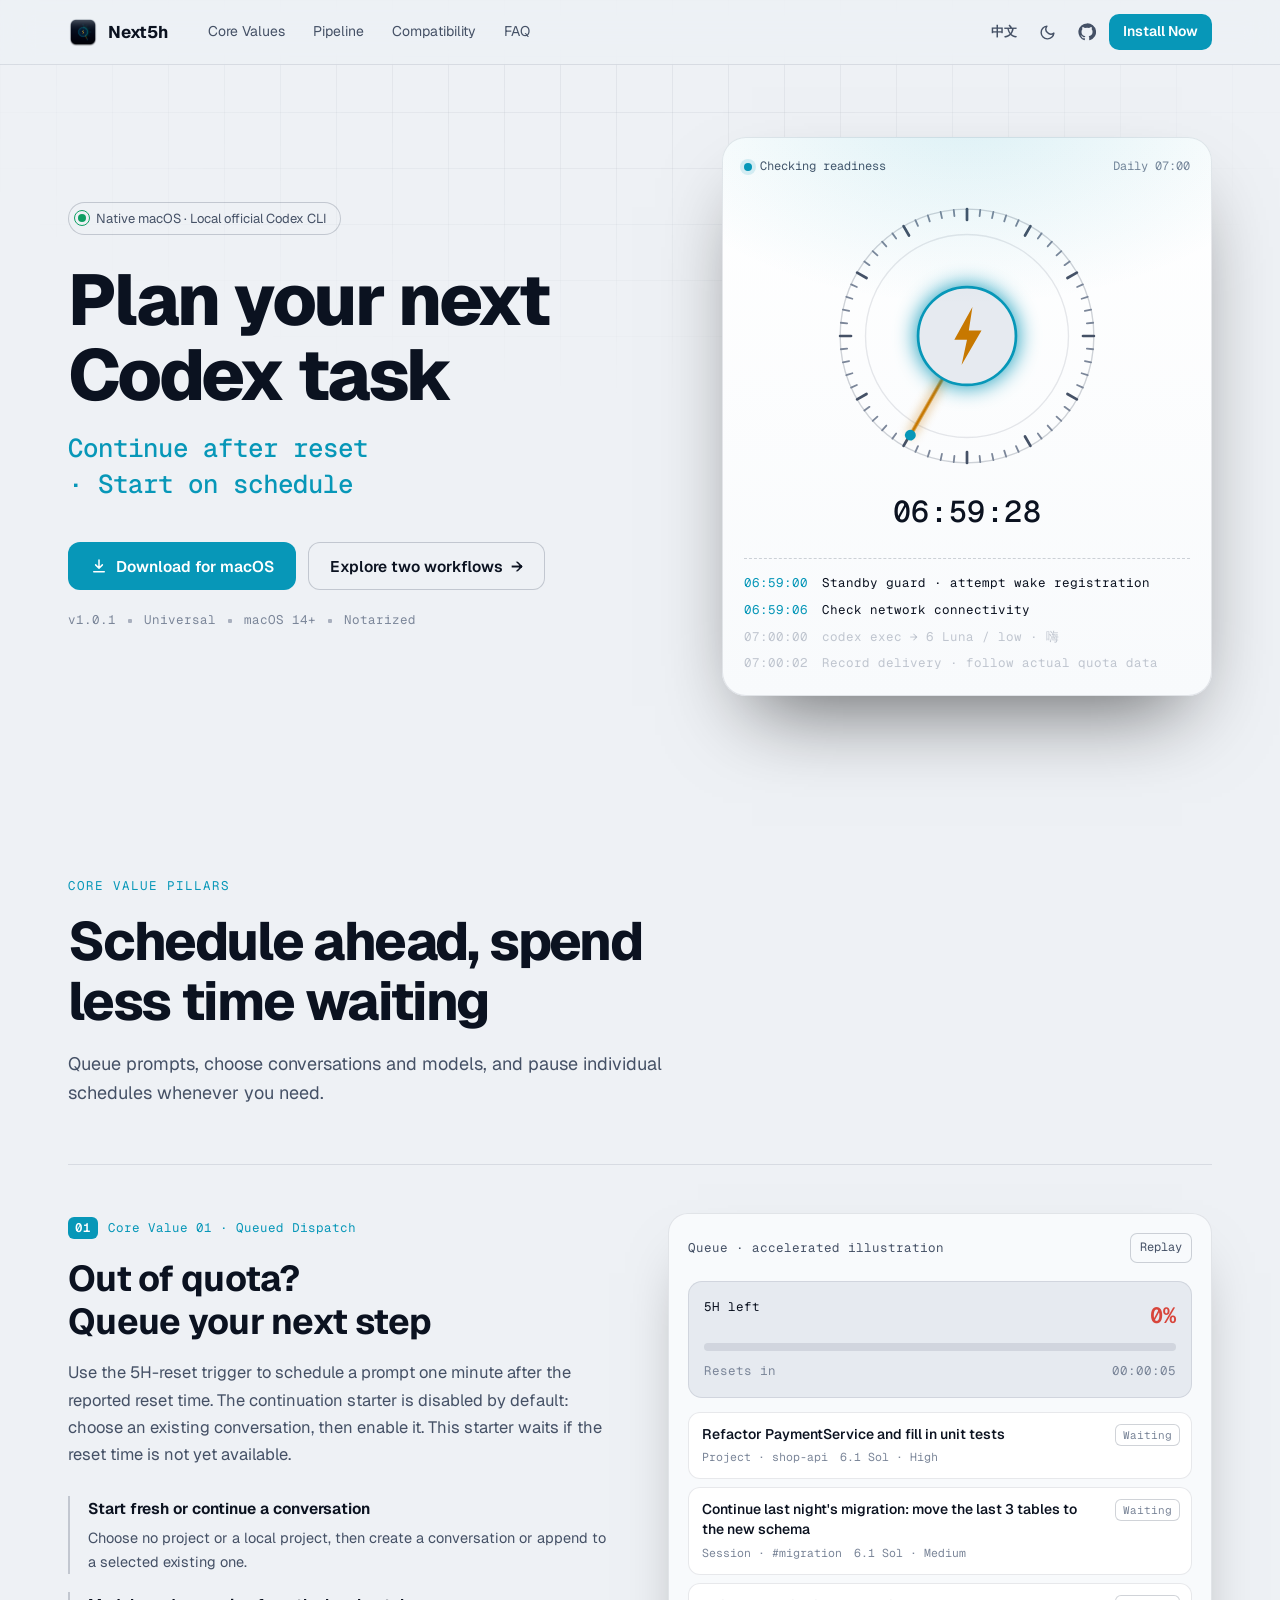
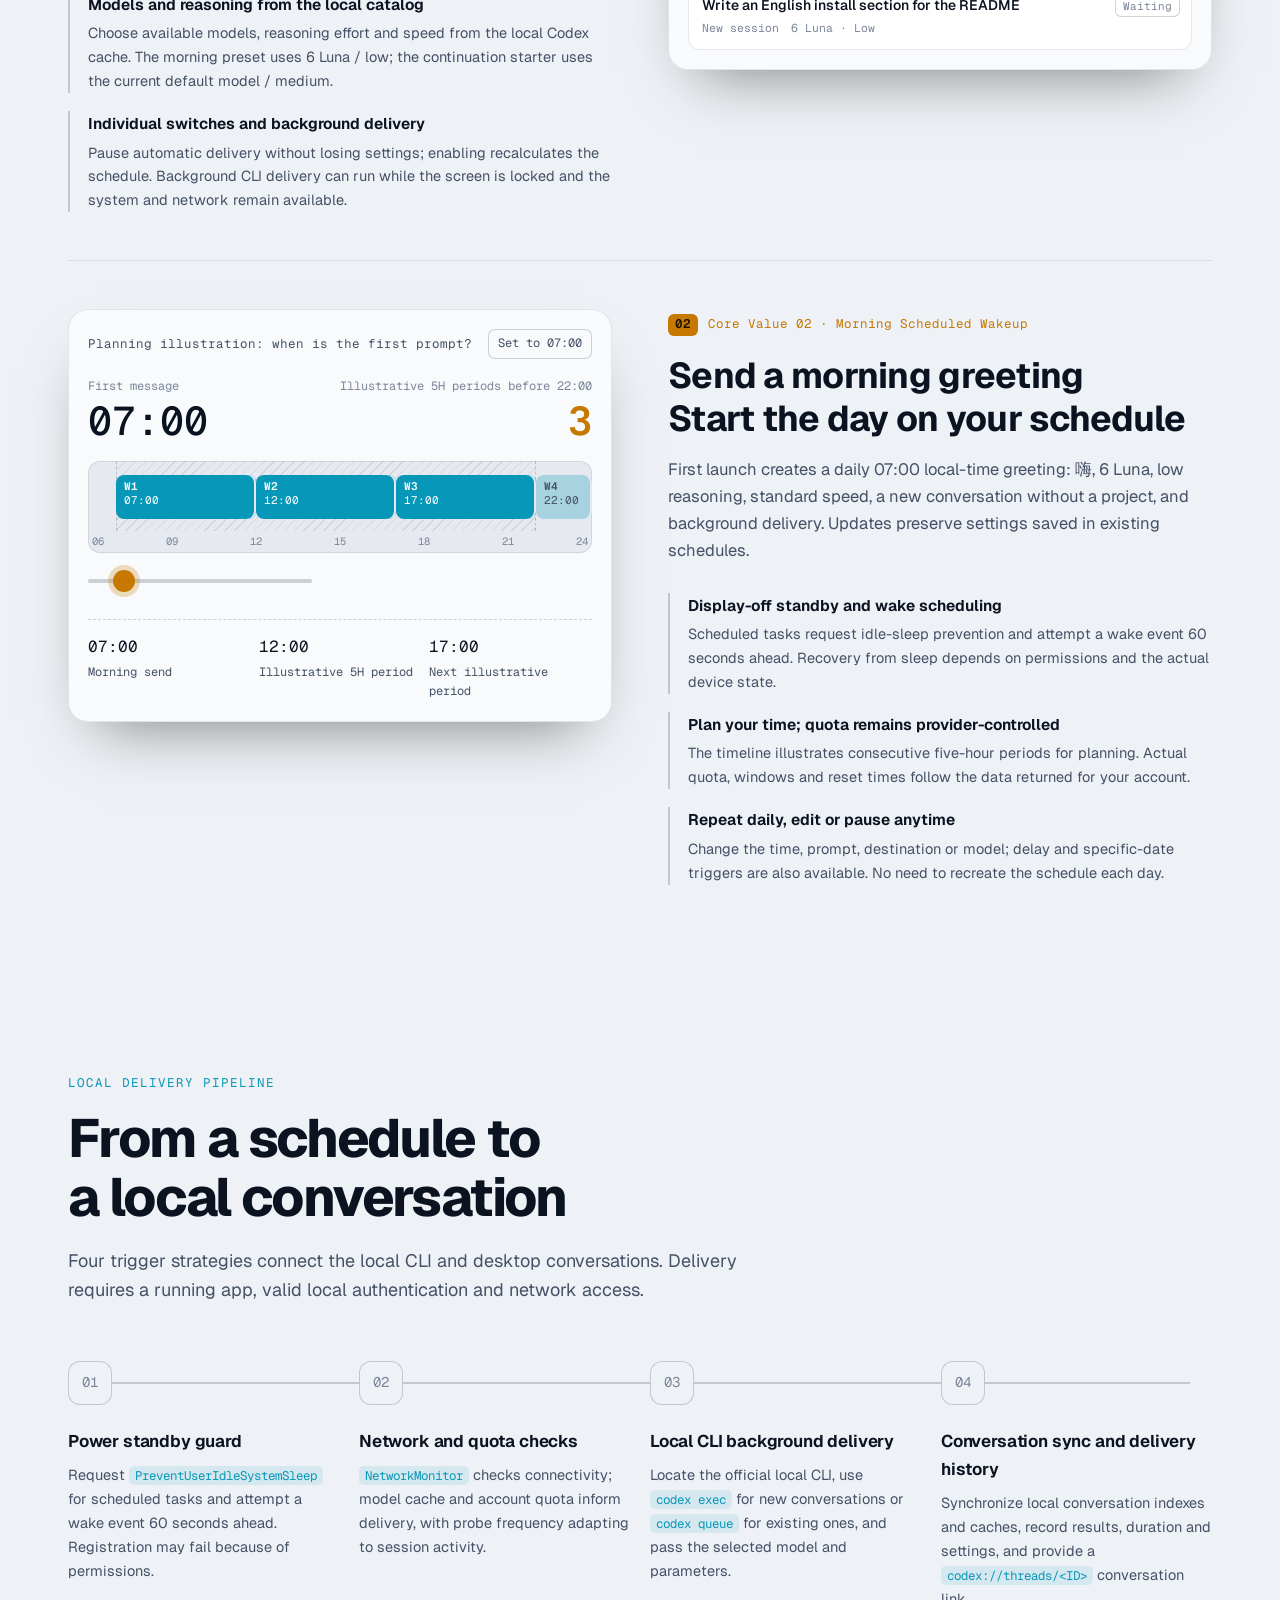
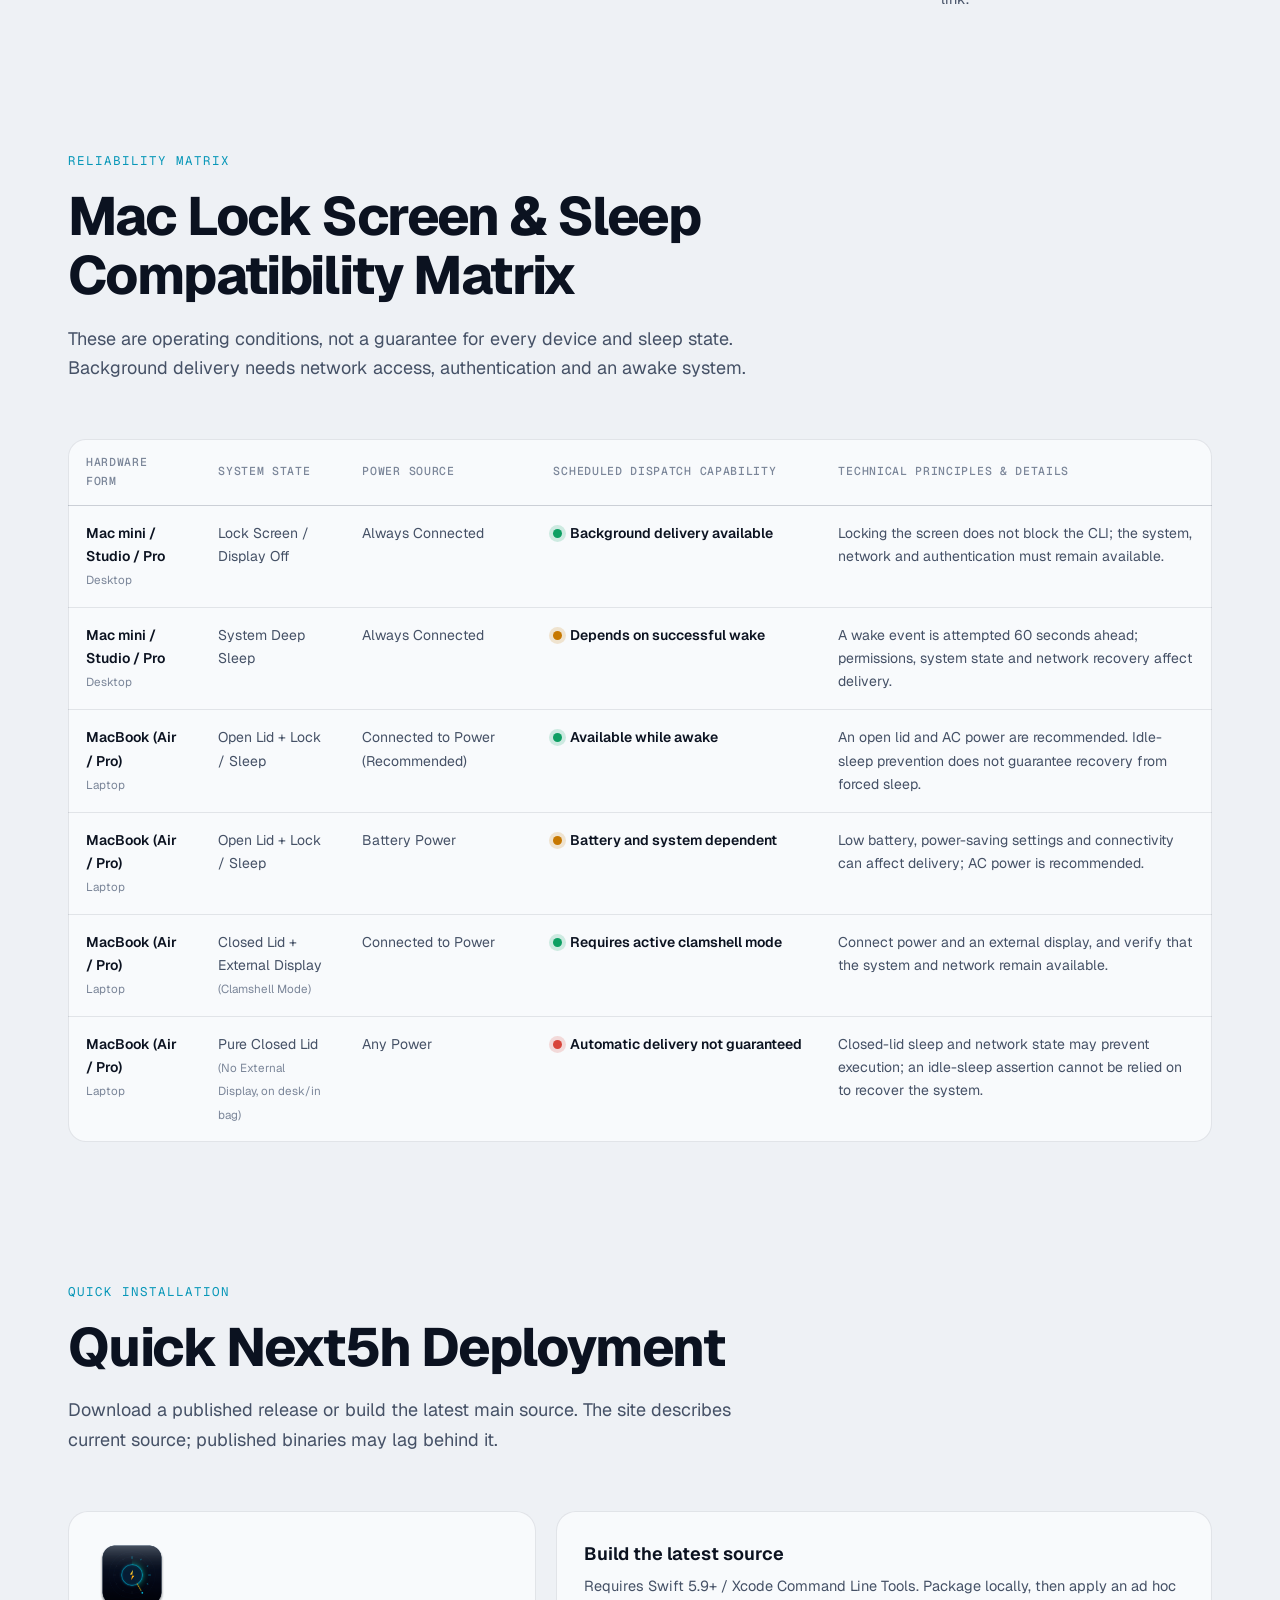
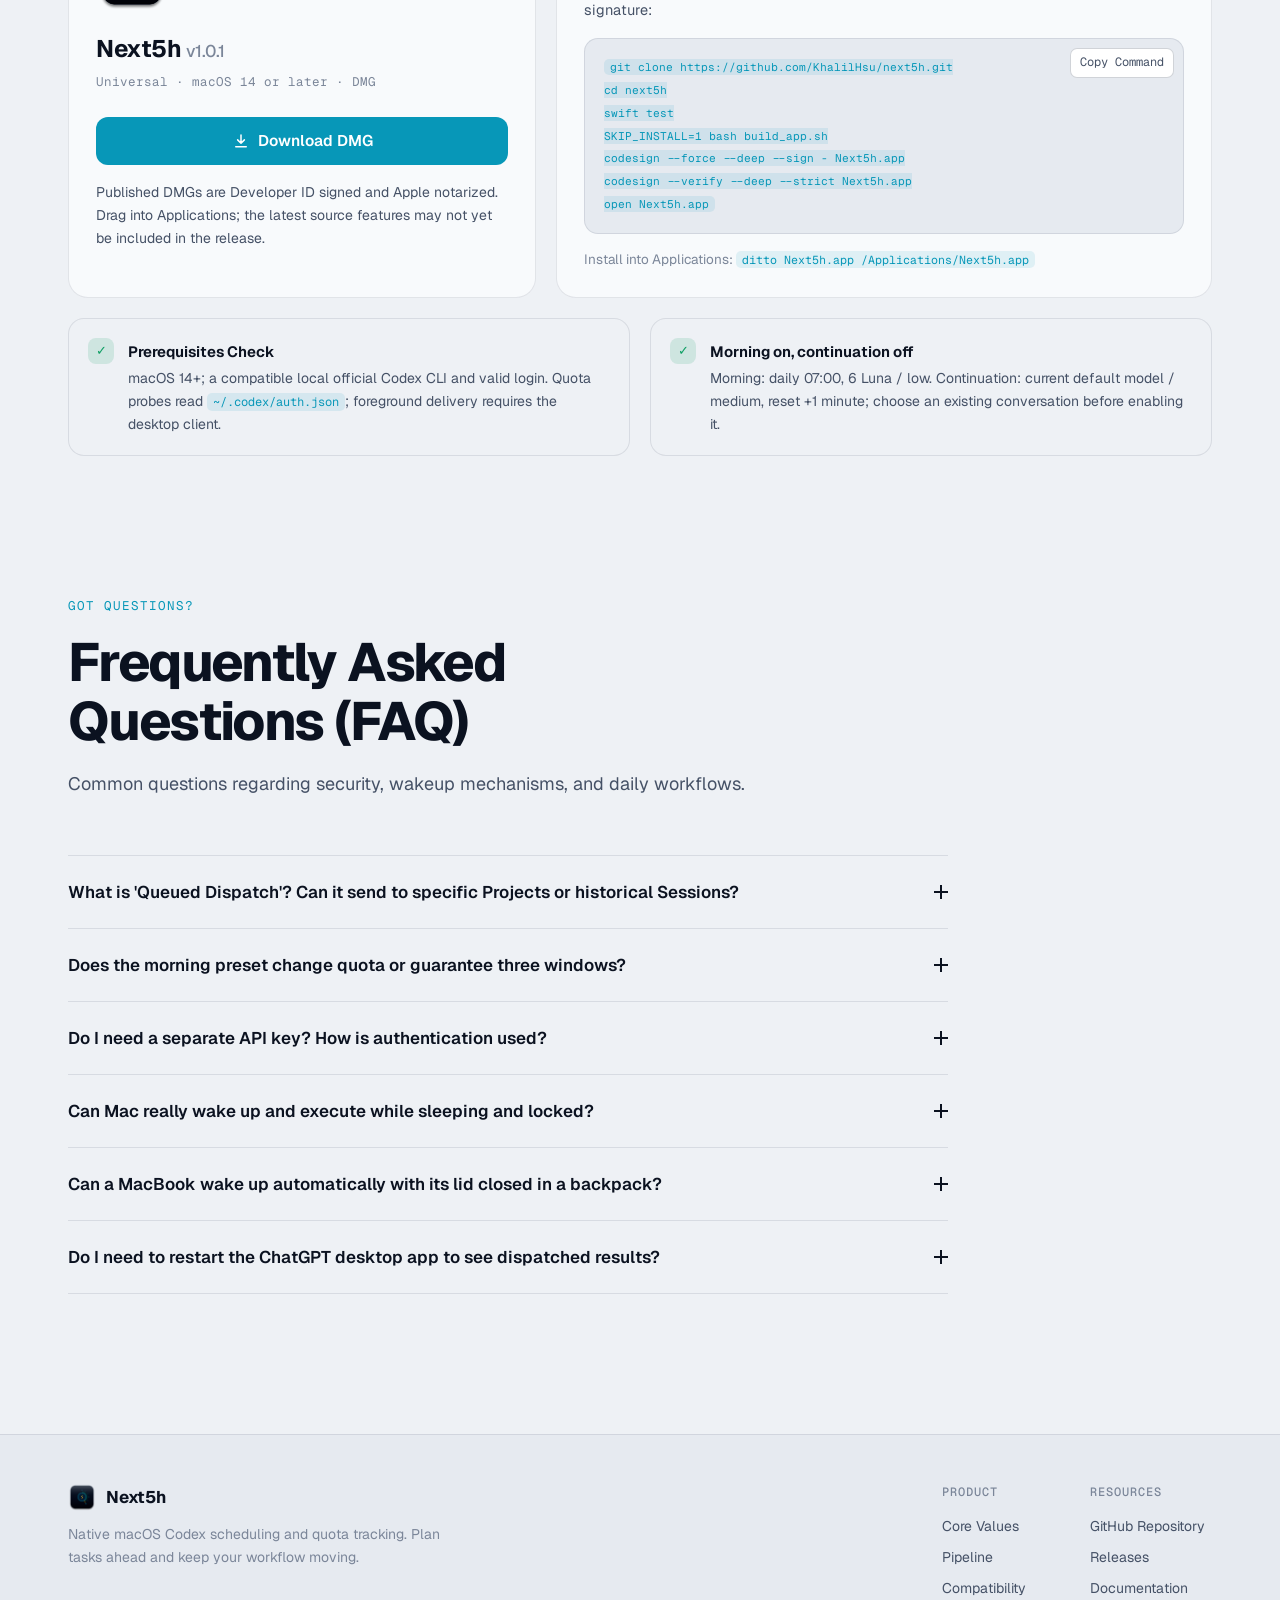
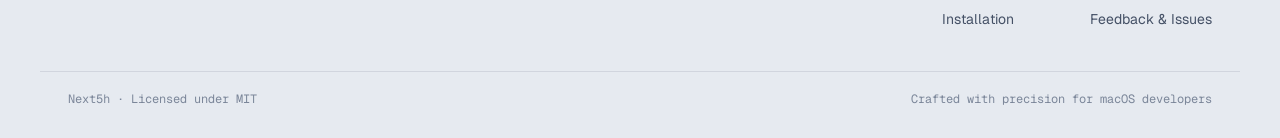
==== commit a49cb94b: "docs(site): remove app screenshot from the website" ====
--- a/index.html
+++ b/index.html
@@ -18,8 +18,8 @@
   <link rel="preconnect" href="https://fonts.googleapis.com">
   <link rel="preconnect" href="https://fonts.gstatic.com" crossorigin>
   <link href="https://fonts.googleapis.com/css2?family=Geist:wght@400;500;600;700;800&family=Geist+Mono:wght@400;500;600&display=swap" rel="stylesheet">
-  <link rel="stylesheet" href="css/style.css?v=21">
-  <script src="js/i18n.js?v=21"></script>
+  <link rel="stylesheet" href="css/style.css?v=22">
+  <script src="js/i18n.js?v=22"></script>
   <script>
     (function () {
       var theme = null;
@@ -263,7 +263,7 @@
       <header class="sec-head">
         <p class="tag mono" data-i18n="install.tag">Quick Installation</p>
         <h2 class="h2" data-i18n="install.title">快速安装部署 Next5h</h2>
-        <p class="sec-desc" data-i18n="install.desc">下载已发布安装包，或从 main 构建最新源码。下方截图展示最新源码，发布包可能滞后。</p>
+        <p class="sec-desc" data-i18n="install.desc">下载已发布安装包，或从 main 构建最新源码。官网按最新源码介绍，发布包可能滞后。</p>
       </header>
       <div class="install">
         <div class="dl">
@@ -296,9 +296,6 @@
         <div class="check"><span class="check-i mono">✓</span><div><strong data-i18n="install.check1.title">前置环境核验</strong><p data-i18n-html="install.check1.desc">macOS 14+；兼容的本地官方 Codex CLI 与有效登录。额度探针读取 <code>~/.codex/auth.json</code>；前台发送需要桌面客户端。</p></div></div>
         <div class="check"><span class="check-i mono">✓</span><div><strong data-i18n="install.check2.title">晨间问候开启，续任务预置关闭</strong><p data-i18n="install.check2.desc">晨间：每日 07:00、6 Luna / low。续任务：当前默认模型 / medium、重置后 +1 分钟；先选择已有会话，再开启开关。</p></div></div>
       </div>
-      <figure class="shot">
-        <img src="assets/screenshot.png?v=20261009" alt="Next5h queue: morning greeting enabled and 5H continuation paused" width="1532" height="1612" loading="lazy">
-      </figure>
     </section>
 
     <!-- FAQ -->
@@ -348,6 +345,6 @@
     </div>
   </footer>
 
-  <script src="js/main.js?v=21"></script>
+  <script src="js/main.js?v=22"></script>
 </body>
 </html>
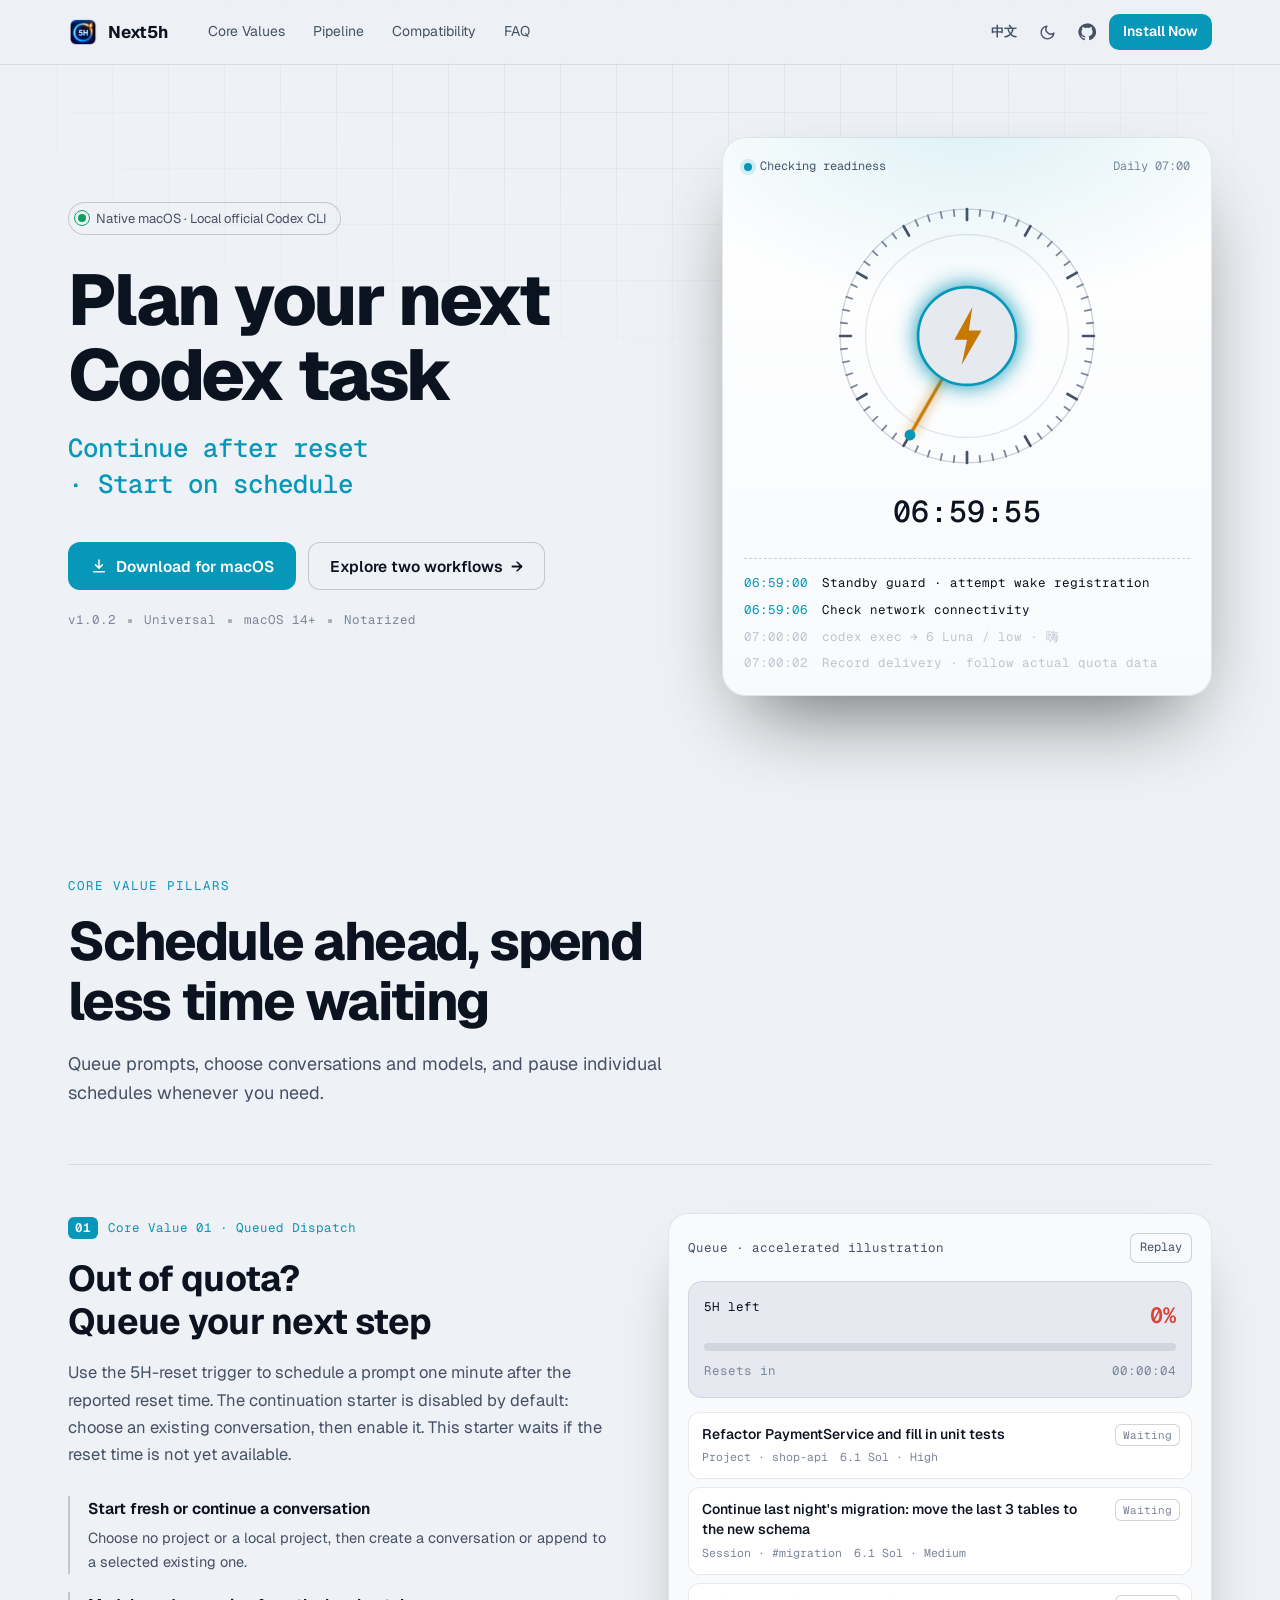
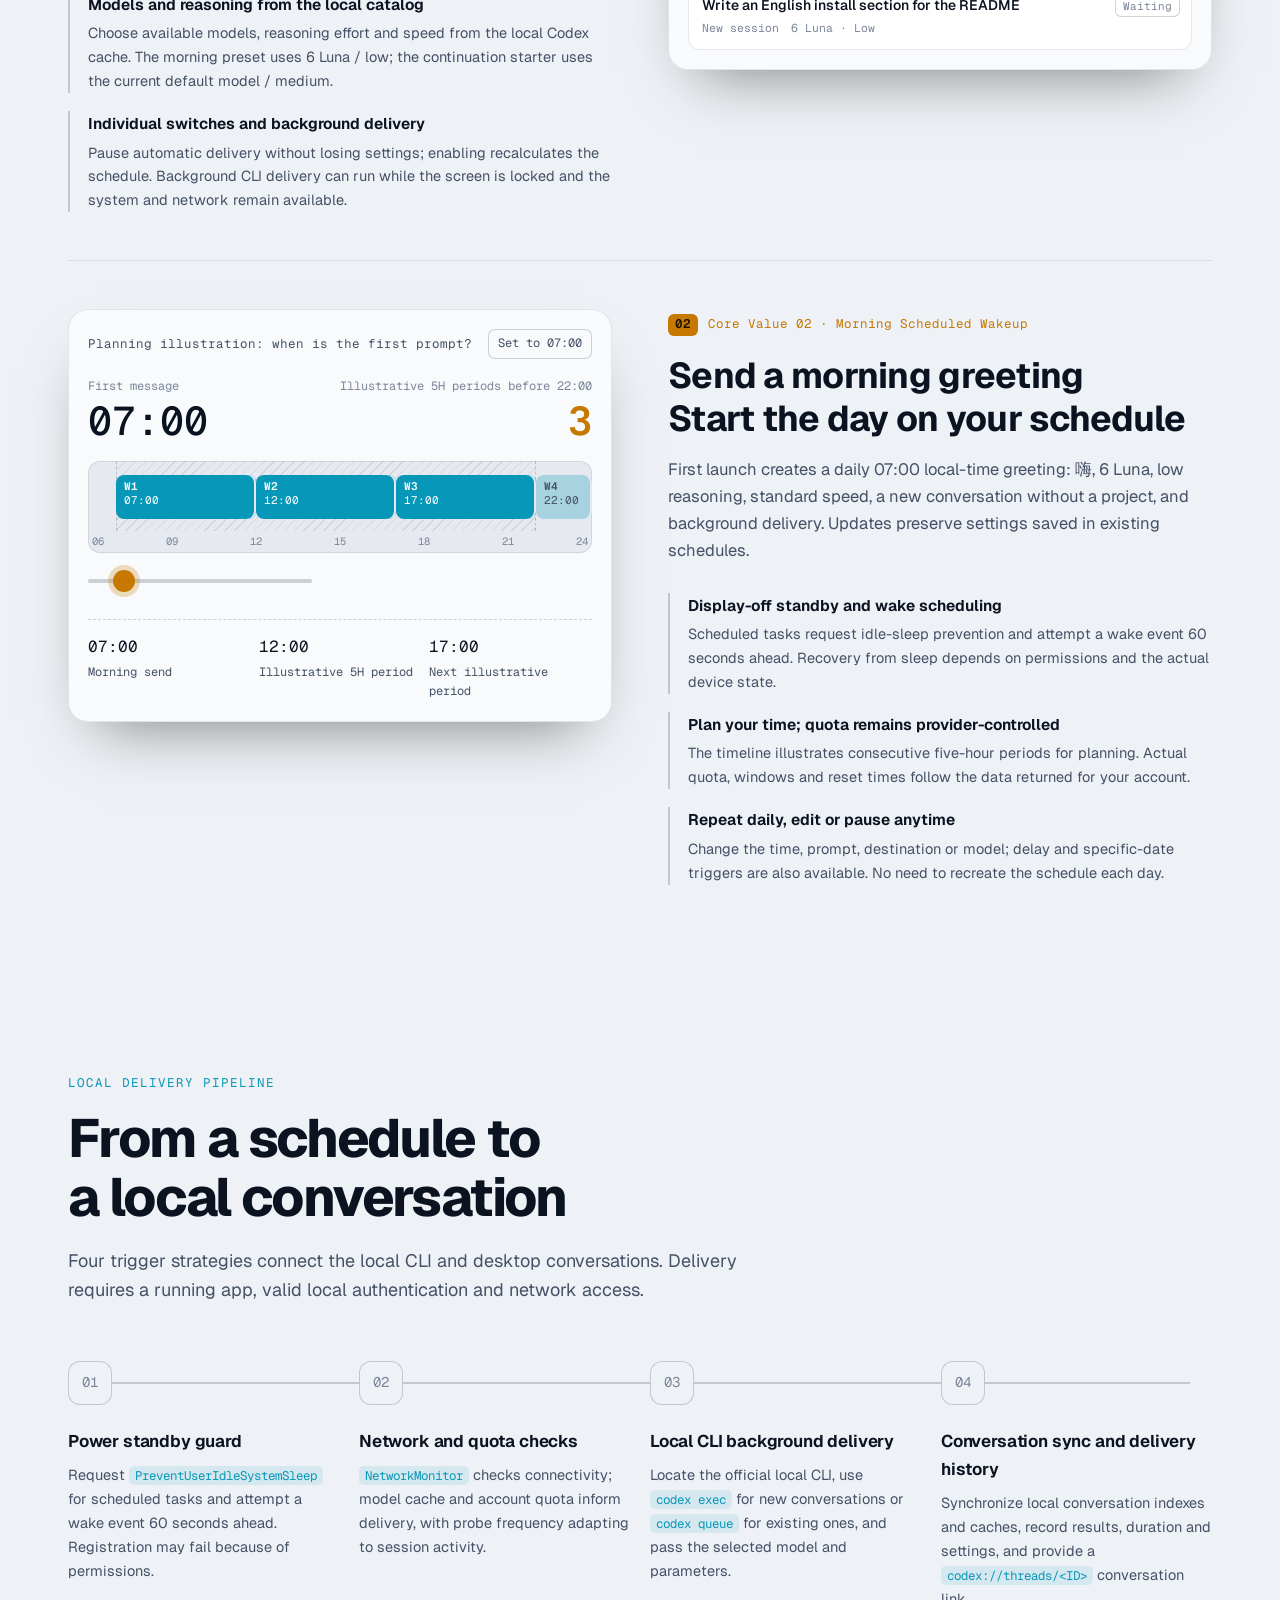
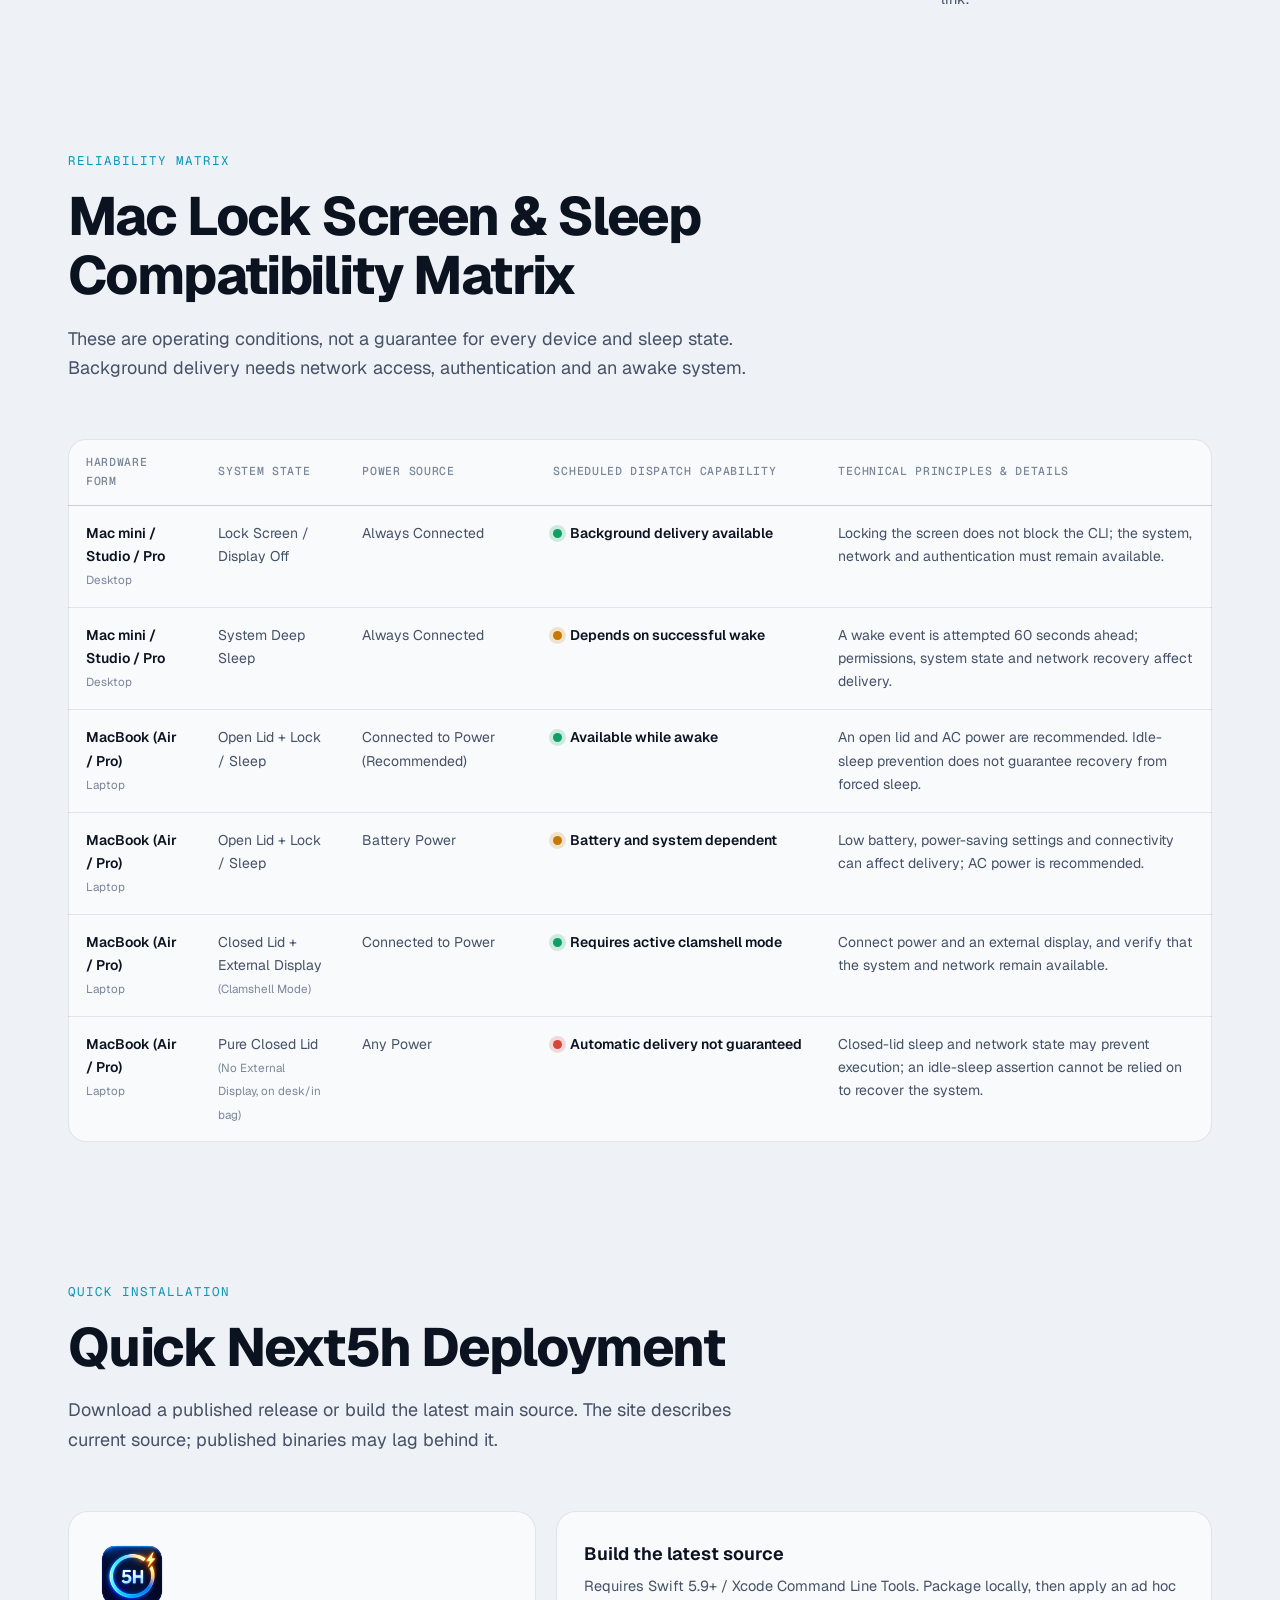
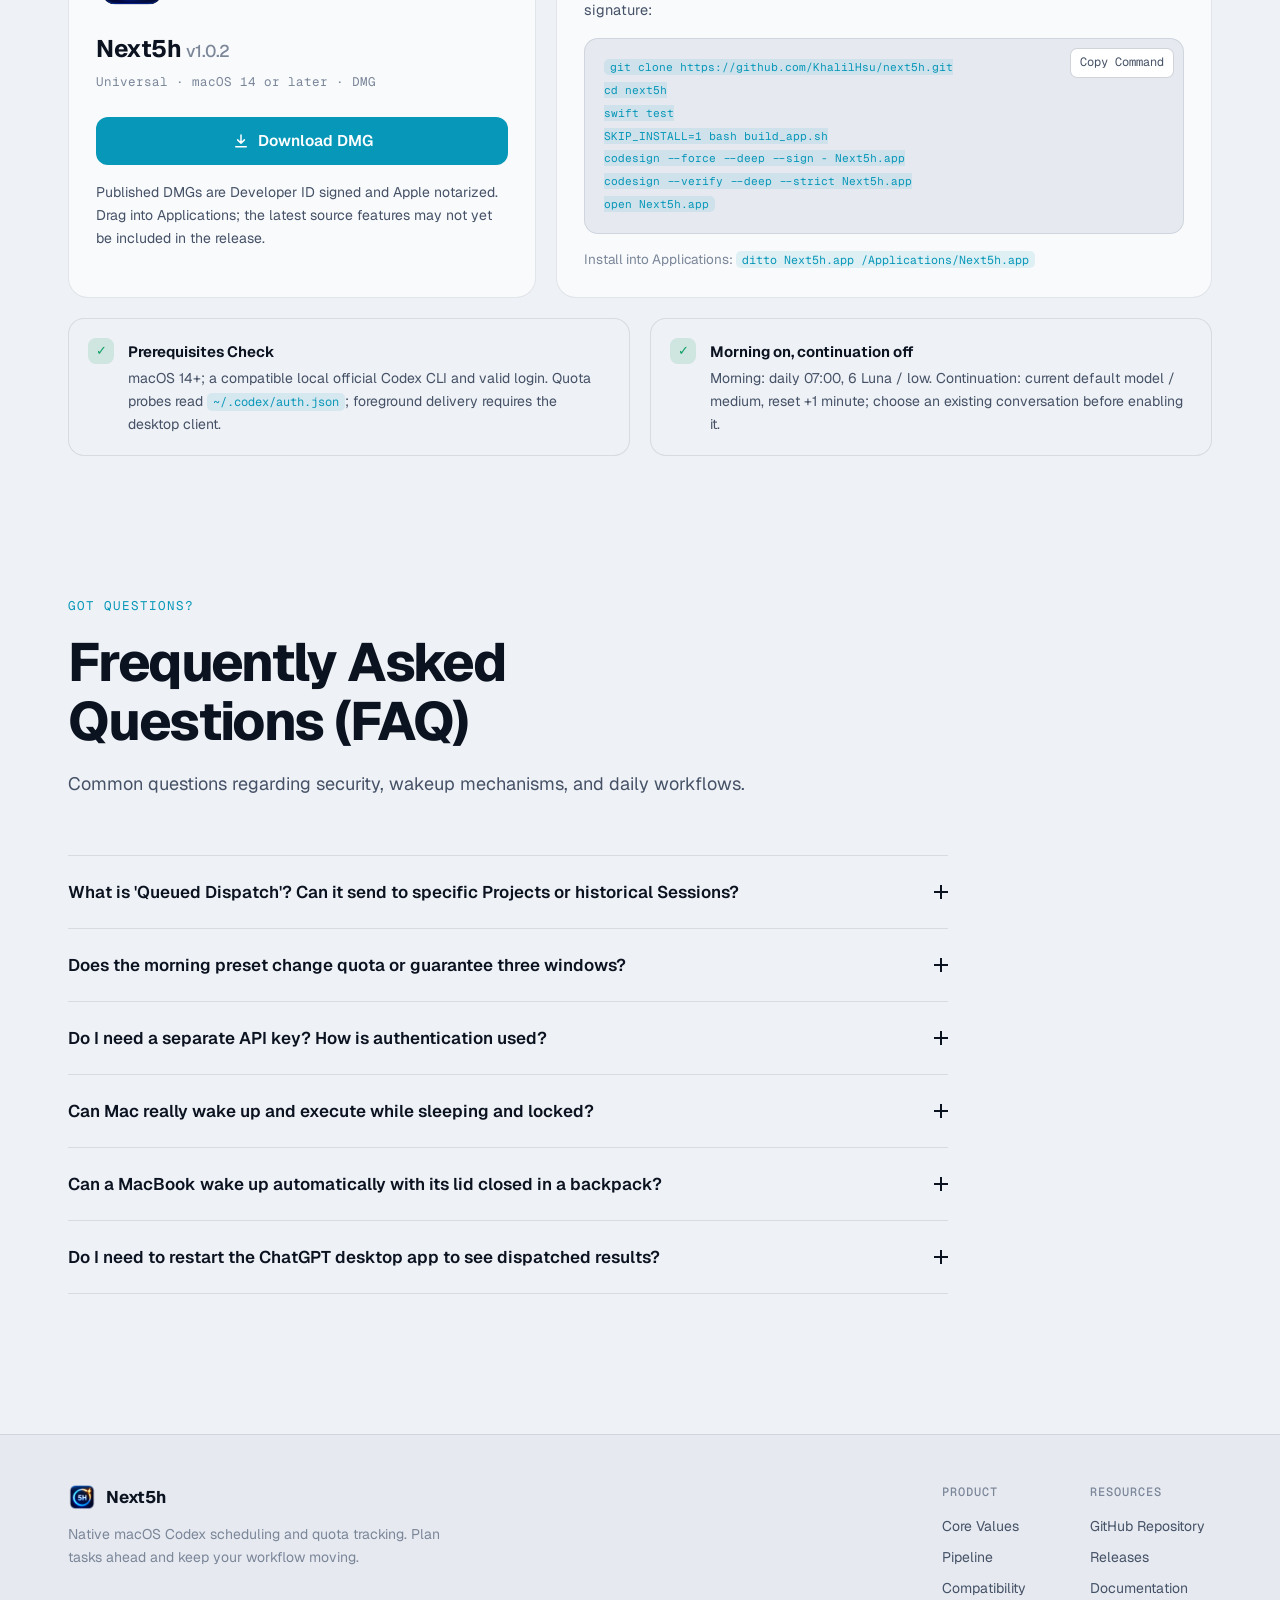
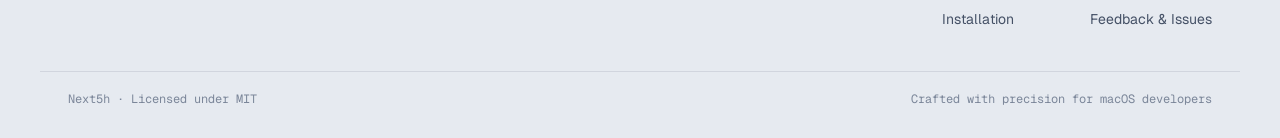
==== commit af971958: "docs(site): point downloads to 1.0.2 and refresh app icon" ====
--- a/index.html
+++ b/index.html
@@ -11,15 +11,15 @@
   <meta property="og:url" content="https://khalilhsu.github.io/next5h/">
   <meta property="og:title" content="Next5h - Native Codex Scheduling & Quota Dashboard for macOS">
   <meta property="og:description" content="Schedule Codex prompts, continue existing conversations after a 5H reset, and track quota and delivery history. Includes per-schedule switches and a 6 Luna / low morning preset.">
-  <meta property="og:image" content="https://khalilhsu.github.io/next5h/assets/og-icon.png">
+  <meta property="og:image" content="https://khalilhsu.github.io/next5h/assets/og-icon.png?v=23">
   <meta name="twitter:card" content="summary">
-  <link rel="icon" type="image/png" href="assets/app-icon.png">
-  <link rel="apple-touch-icon" href="assets/app-icon.png">
+  <link rel="icon" type="image/png" href="assets/app-icon.png?v=23">
+  <link rel="apple-touch-icon" href="assets/app-icon.png?v=23">
   <link rel="preconnect" href="https://fonts.googleapis.com">
   <link rel="preconnect" href="https://fonts.gstatic.com" crossorigin>
   <link href="https://fonts.googleapis.com/css2?family=Geist:wght@400;500;600;700;800&family=Geist+Mono:wght@400;500;600&display=swap" rel="stylesheet">
-  <link rel="stylesheet" href="css/style.css?v=22">
-  <script src="js/i18n.js?v=22"></script>
+  <link rel="stylesheet" href="css/style.css?v=23">
+  <script src="js/i18n.js?v=23"></script>
   <script>
     (function () {
       var theme = null;
@@ -38,7 +38,7 @@
   <header class="nav">
     <div class="wrap nav-inner">
       <a href="#top" class="brand">
-        <img src="assets/app-icon.png" alt="" width="30" height="30">
+        <img src="assets/app-icon.png?v=23" alt="" width="30" height="30">
         <span>Next5h</span>
       </a>
       <nav class="nav-links">
@@ -68,13 +68,13 @@
         <p class="pill"><span class="pulse" aria-hidden="true"></span><span data-i18n="hero.pill" data-strip>macOS 原生 · 本地官方 Codex CLI</span></p>
         <h1 class="hero-title" data-i18n-html="hero.title">把下一步任务提前安排好<br><span class="hero-title-highlight">额度恢复后继续 · 每天按时开始</span></h1>
         <div class="hero-ctas">
-          <a class="btn btn-cyan" href="https://github.com/KhalilHsu/next5h/releases/download/v1.0.1/Next5h-1.0.1.dmg" data-release-link>
+          <a class="btn btn-cyan" href="https://github.com/KhalilHsu/next5h/releases/download/v1.0.2/Next5h-1.0.2.dmg" data-release-link>
             <svg width="18" height="18" viewBox="0 0 24 24" fill="none" stroke="currentColor" stroke-width="2" stroke-linecap="round" stroke-linejoin="round"><path d="M12 4v11m0 0-4.5-4.5M12 15l4.5-4.5M5 19.5h14"/></svg>
             <span data-i18n="x.download">下载 macOS 版</span>
           </a>
           <a class="btn btn-ghost" href="#core-values"><span data-i18n="hero.ctaValues" data-strip>了解两种使用方式</span><span aria-hidden="true">→</span></a>
         </div>
-        <p class="meta mono"><span data-release-version>v1.0.1</span><i></i><span>Universal</span><i></i><span>macOS 14+</span><i></i><span data-i18n="x.notarized">Apple 公证</span></p>
+        <p class="meta mono"><span data-release-version>v1.0.2</span><i></i><span>Universal</span><i></i><span>macOS 14+</span><i></i><span data-i18n="x.notarized">Apple 公证</span></p>
       </div>
 
       <!-- Wake sequence instrument -->
@@ -267,10 +267,10 @@
       </header>
       <div class="install">
         <div class="dl">
-          <img src="assets/app-icon.png" alt="" width="72" height="72">
-          <p class="dl-name">Next5h <span data-release-version>v1.0.1</span></p>
+          <img src="assets/app-icon.png?v=23" alt="" width="72" height="72">
+          <p class="dl-name">Next5h <span data-release-version>v1.0.2</span></p>
           <p class="dl-meta mono"><span data-i18n="x.dlMeta">Universal · macOS 14 及以上</span> · <span data-release-size>DMG</span></p>
-          <a class="btn btn-cyan" href="https://github.com/KhalilHsu/next5h/releases/download/v1.0.1/Next5h-1.0.1.dmg" data-release-link>
+          <a class="btn btn-cyan" href="https://github.com/KhalilHsu/next5h/releases/download/v1.0.2/Next5h-1.0.2.dmg" data-release-link>
             <svg width="18" height="18" viewBox="0 0 24 24" fill="none" stroke="currentColor" stroke-width="2" stroke-linecap="round" stroke-linejoin="round"><path d="M12 4v11m0 0-4.5-4.5M12 15l4.5-4.5M5 19.5h14"/></svg>
             <span data-i18n="x.dlBtn">下载 DMG</span>
           </a>
@@ -319,7 +319,7 @@
   <footer class="footer">
     <div class="wrap footer-top">
       <div class="footer-brand">
-        <div class="brand"><img src="assets/app-icon.png" alt="" width="28" height="28"><span>Next5h</span></div>
+        <div class="brand"><img src="assets/app-icon.png?v=23" alt="" width="28" height="28"><span>Next5h</span></div>
         <p data-i18n="footer.desc">macOS 原生 Codex 消息排定与额度看板。提前安排任务，保留你的工作节奏。</p>
       </div>
       <div class="footer-cols">
@@ -345,6 +345,6 @@
     </div>
   </footer>
 
-  <script src="js/main.js?v=22"></script>
+  <script src="js/main.js?v=23"></script>
 </body>
 </html>
